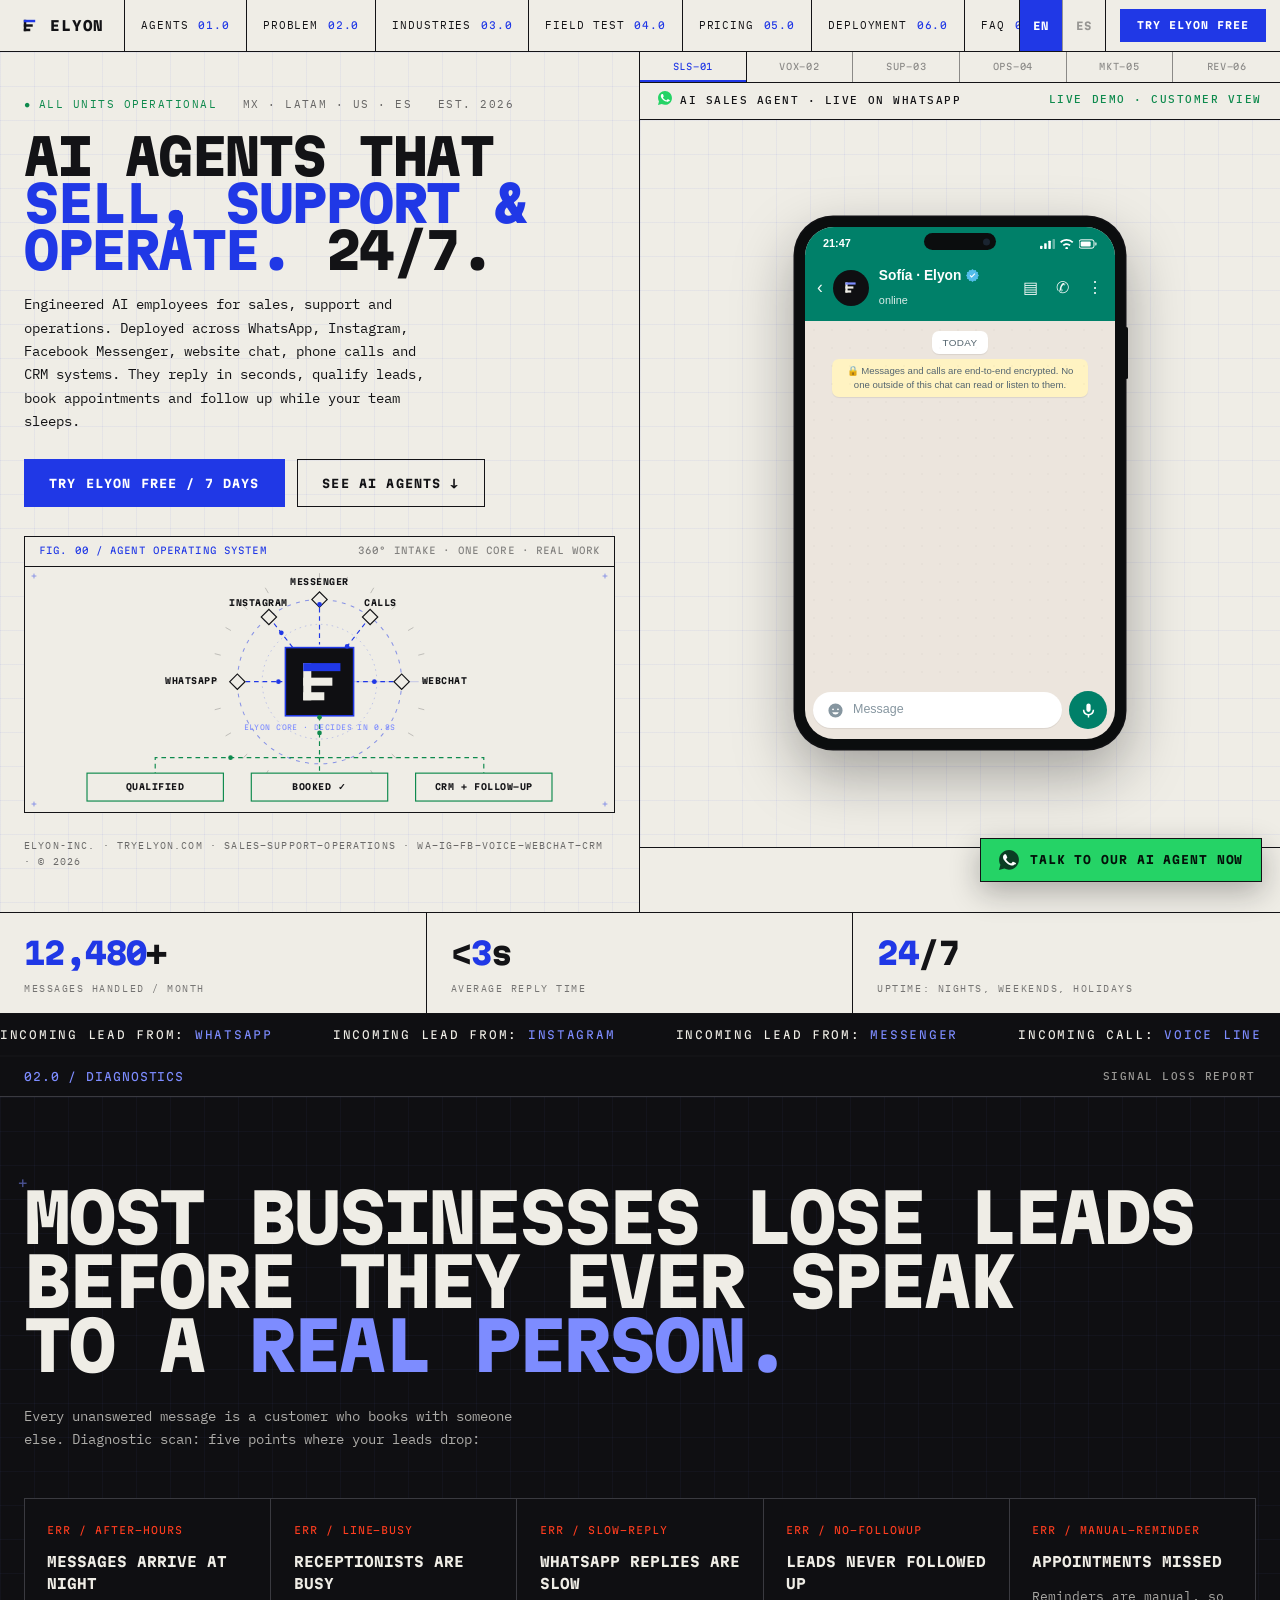
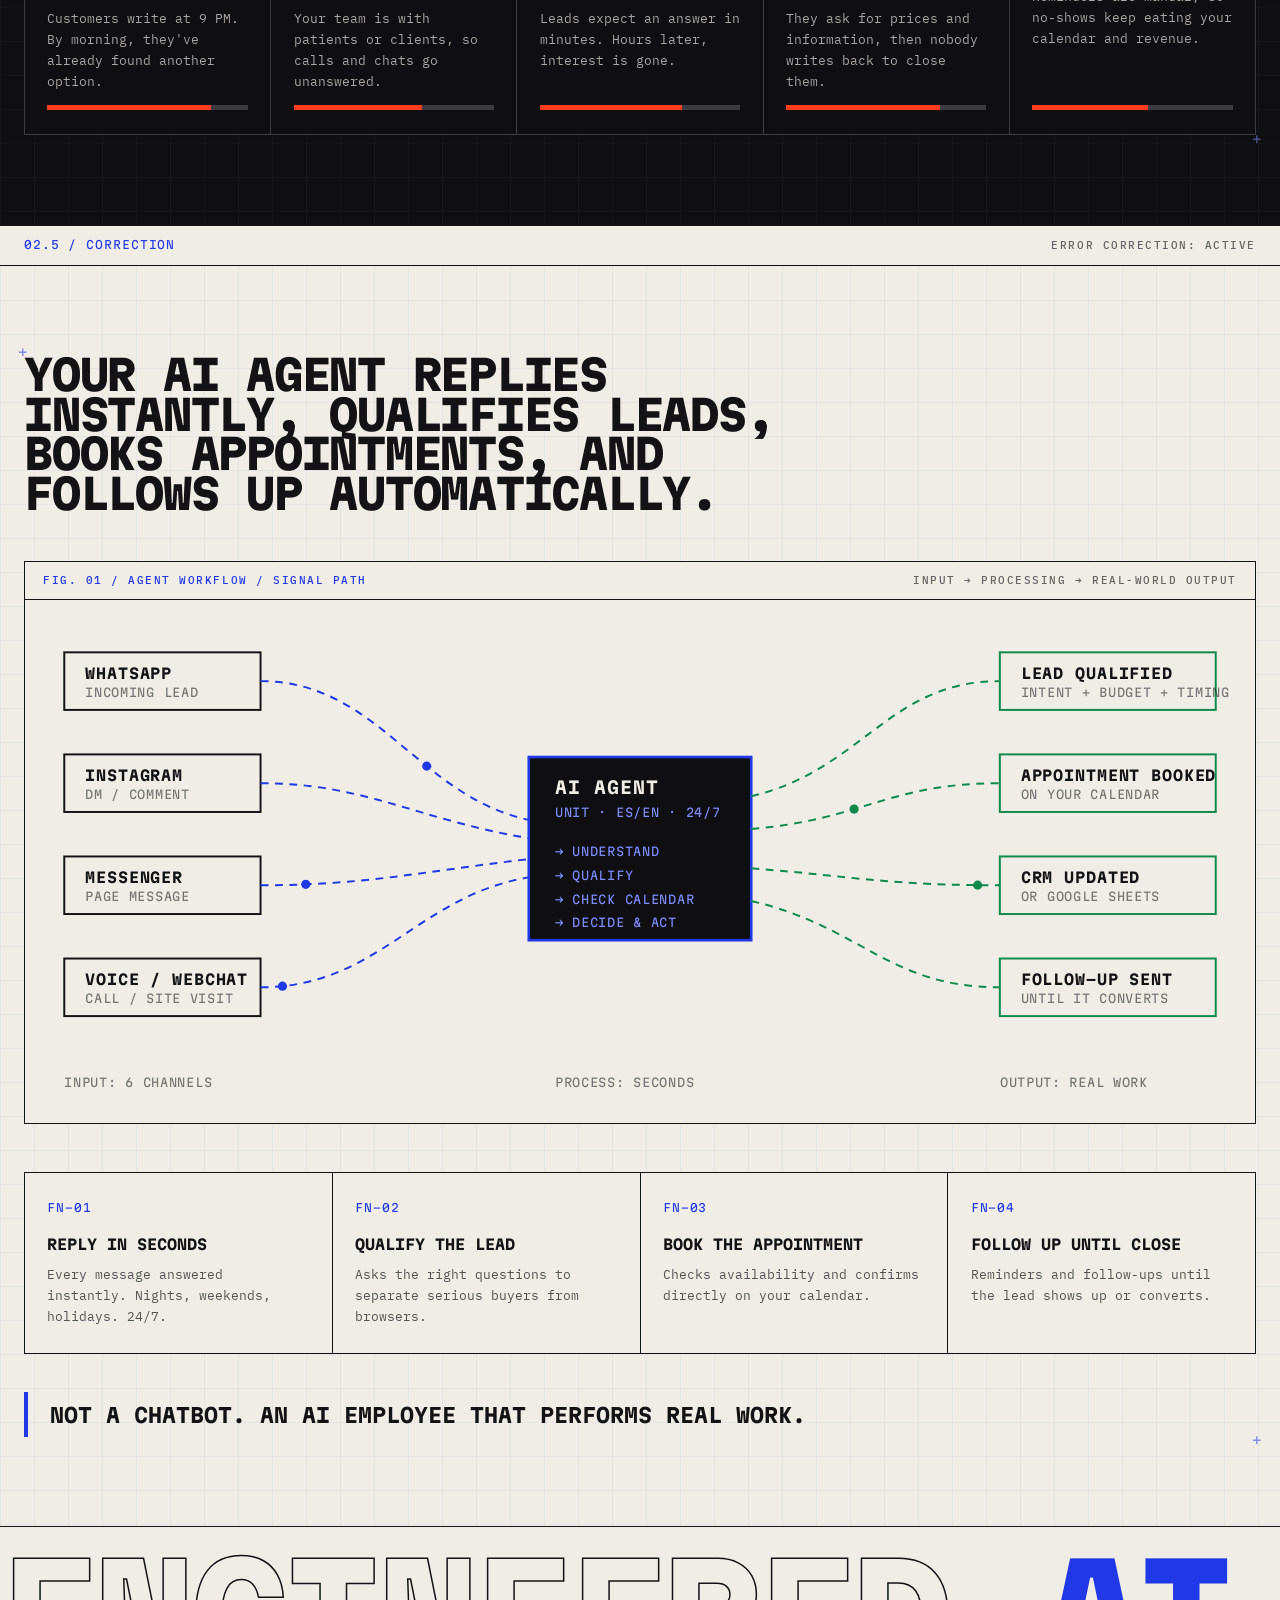
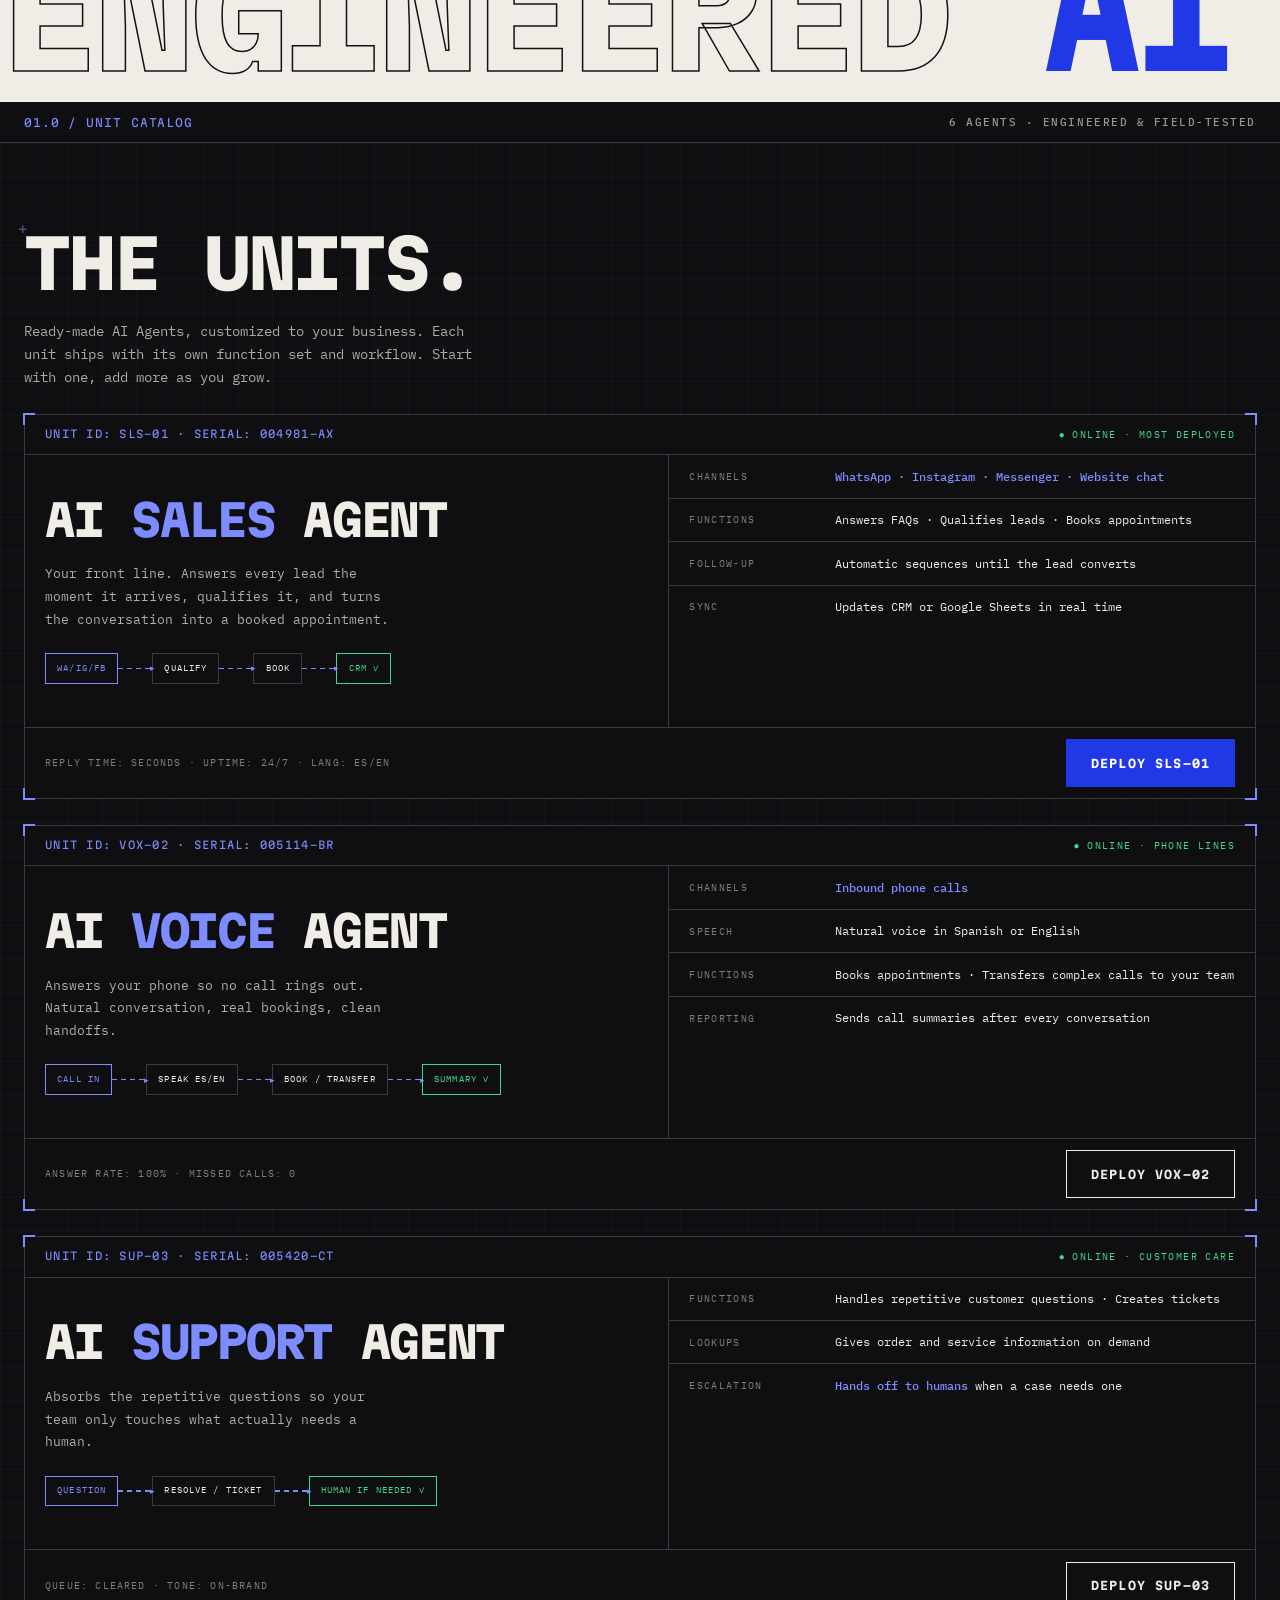
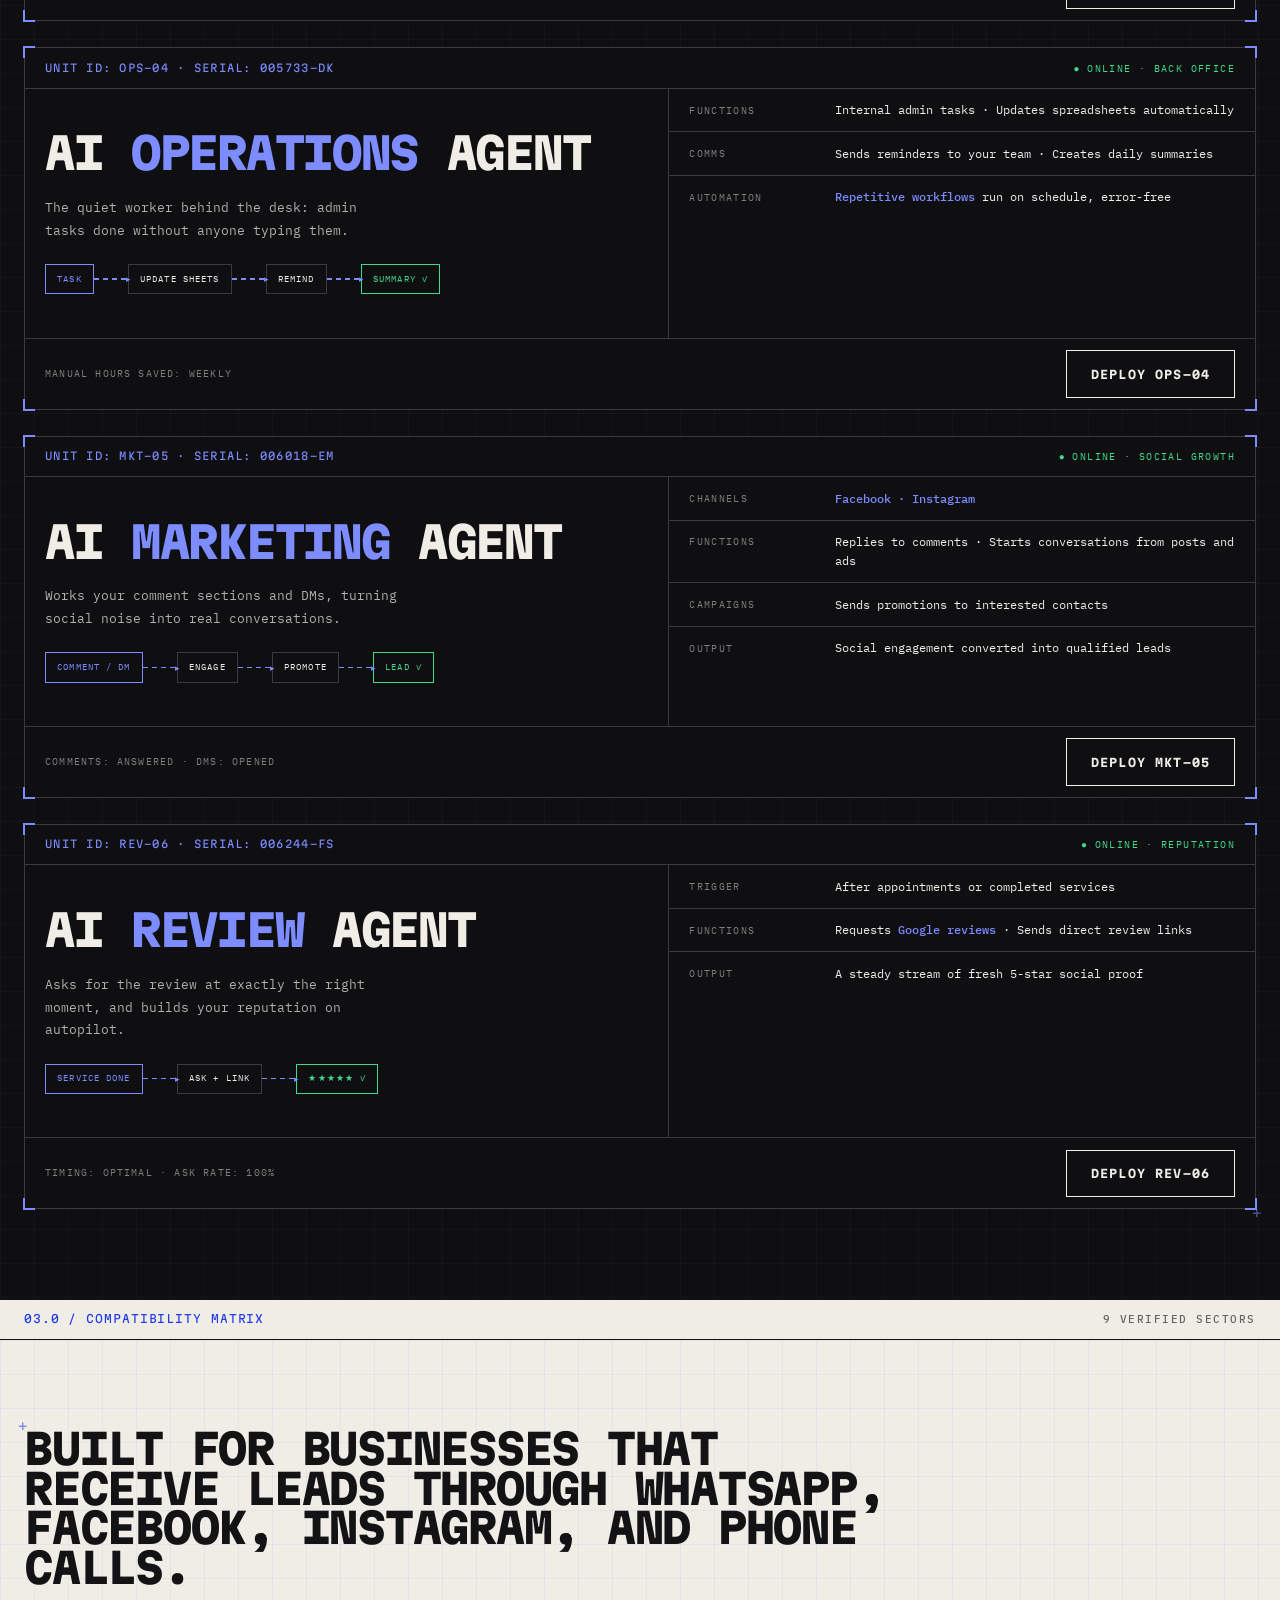
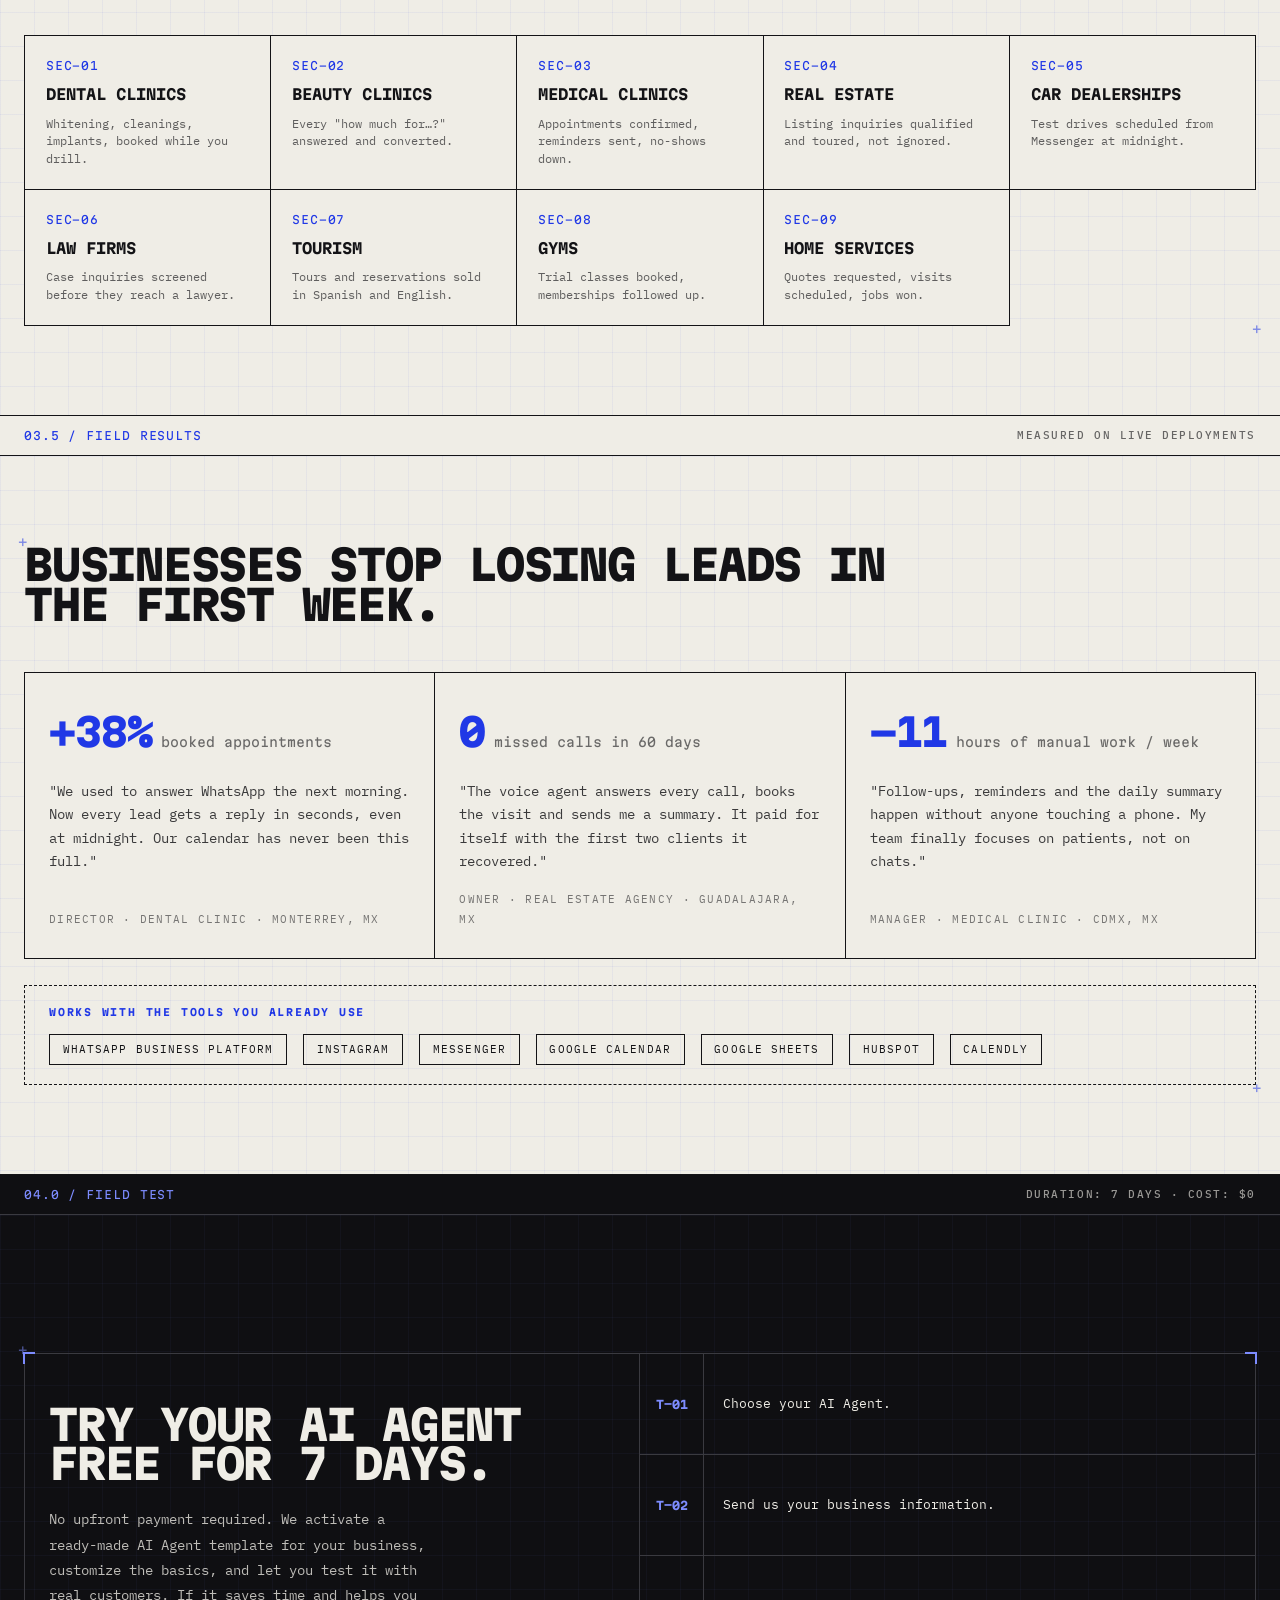
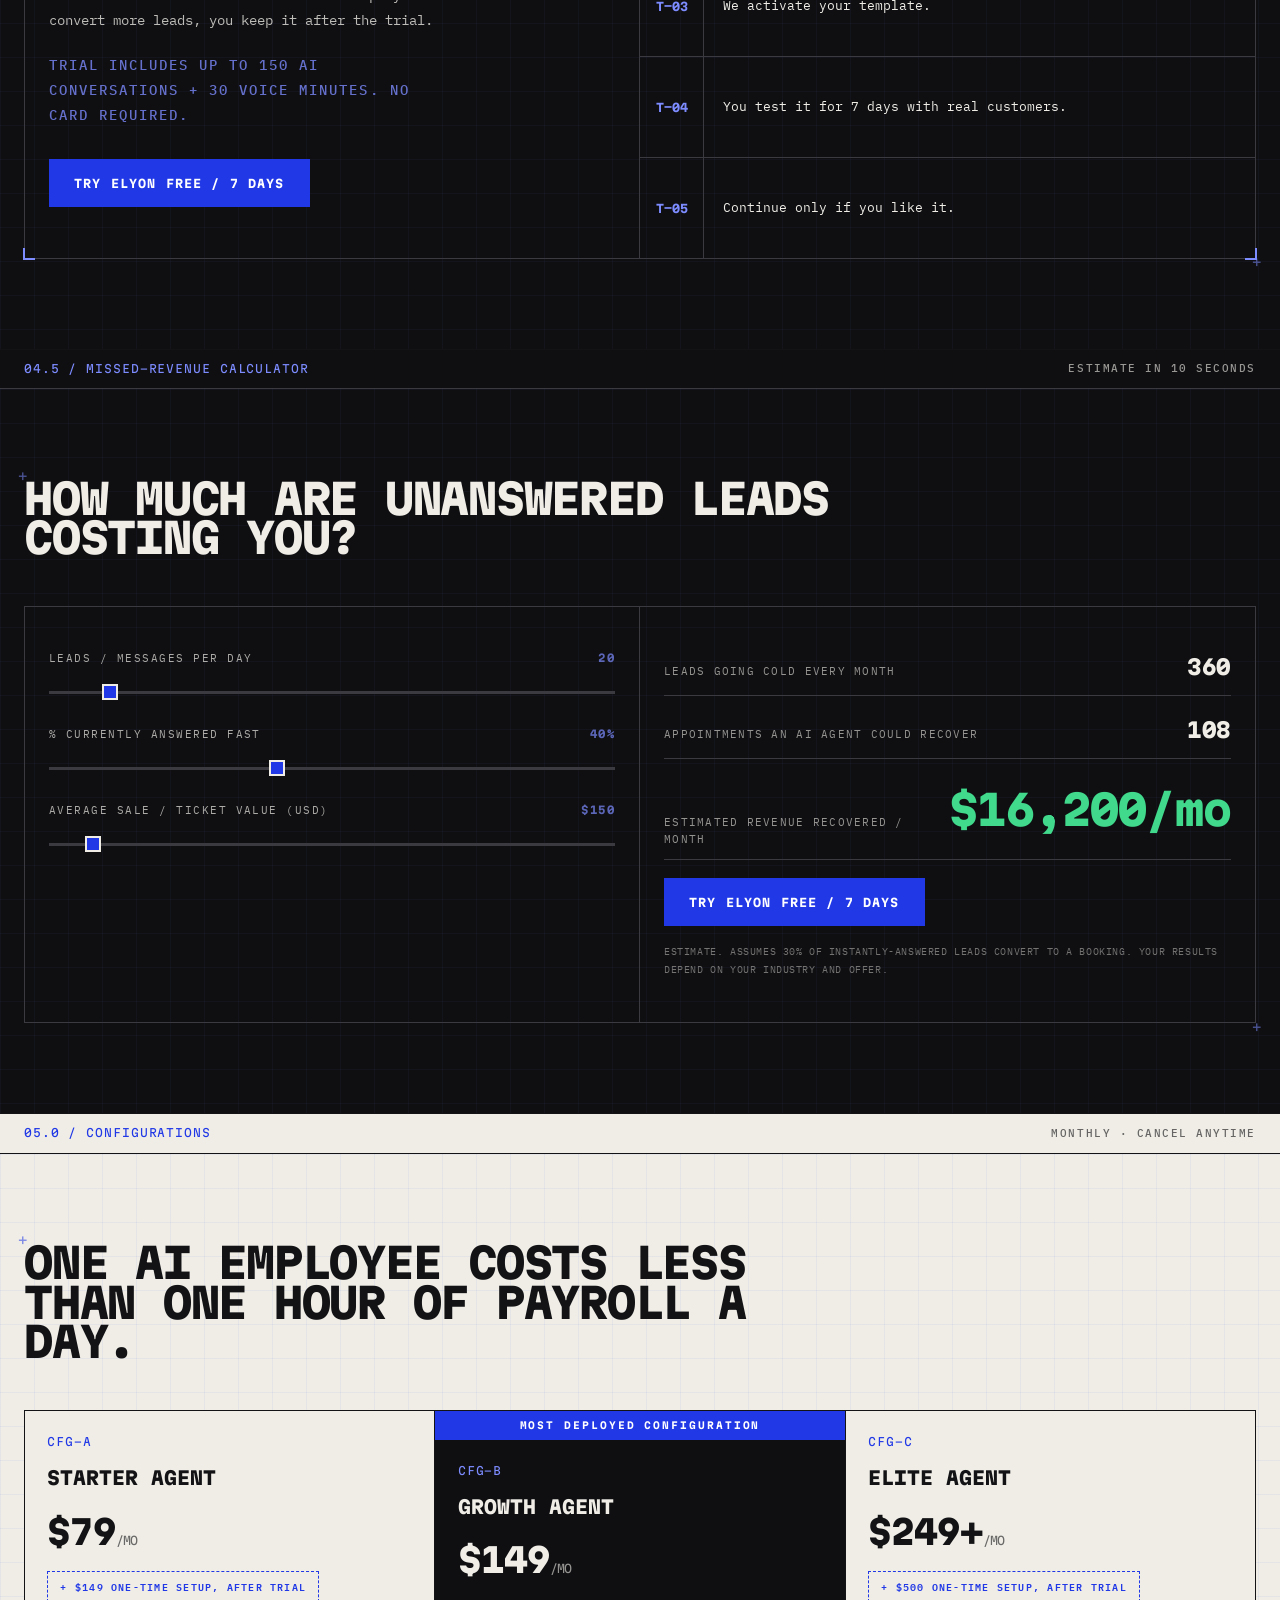
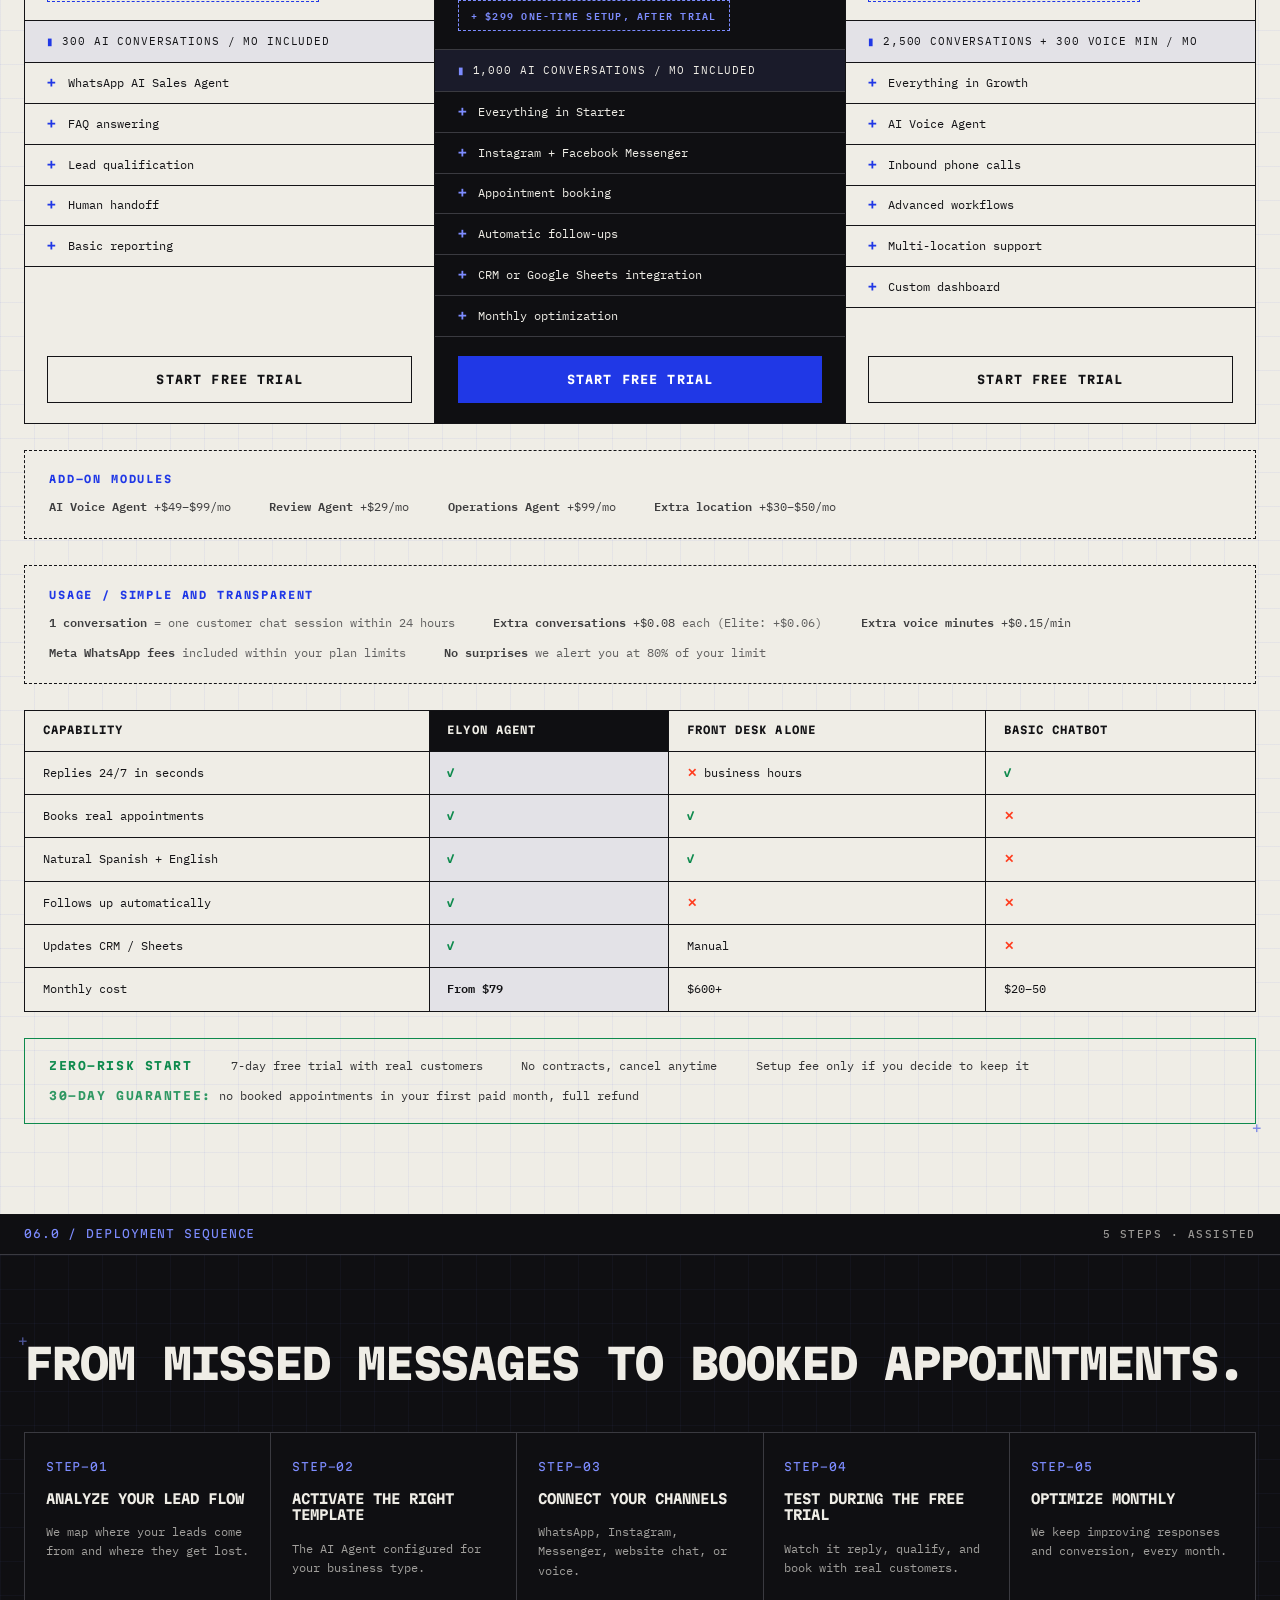
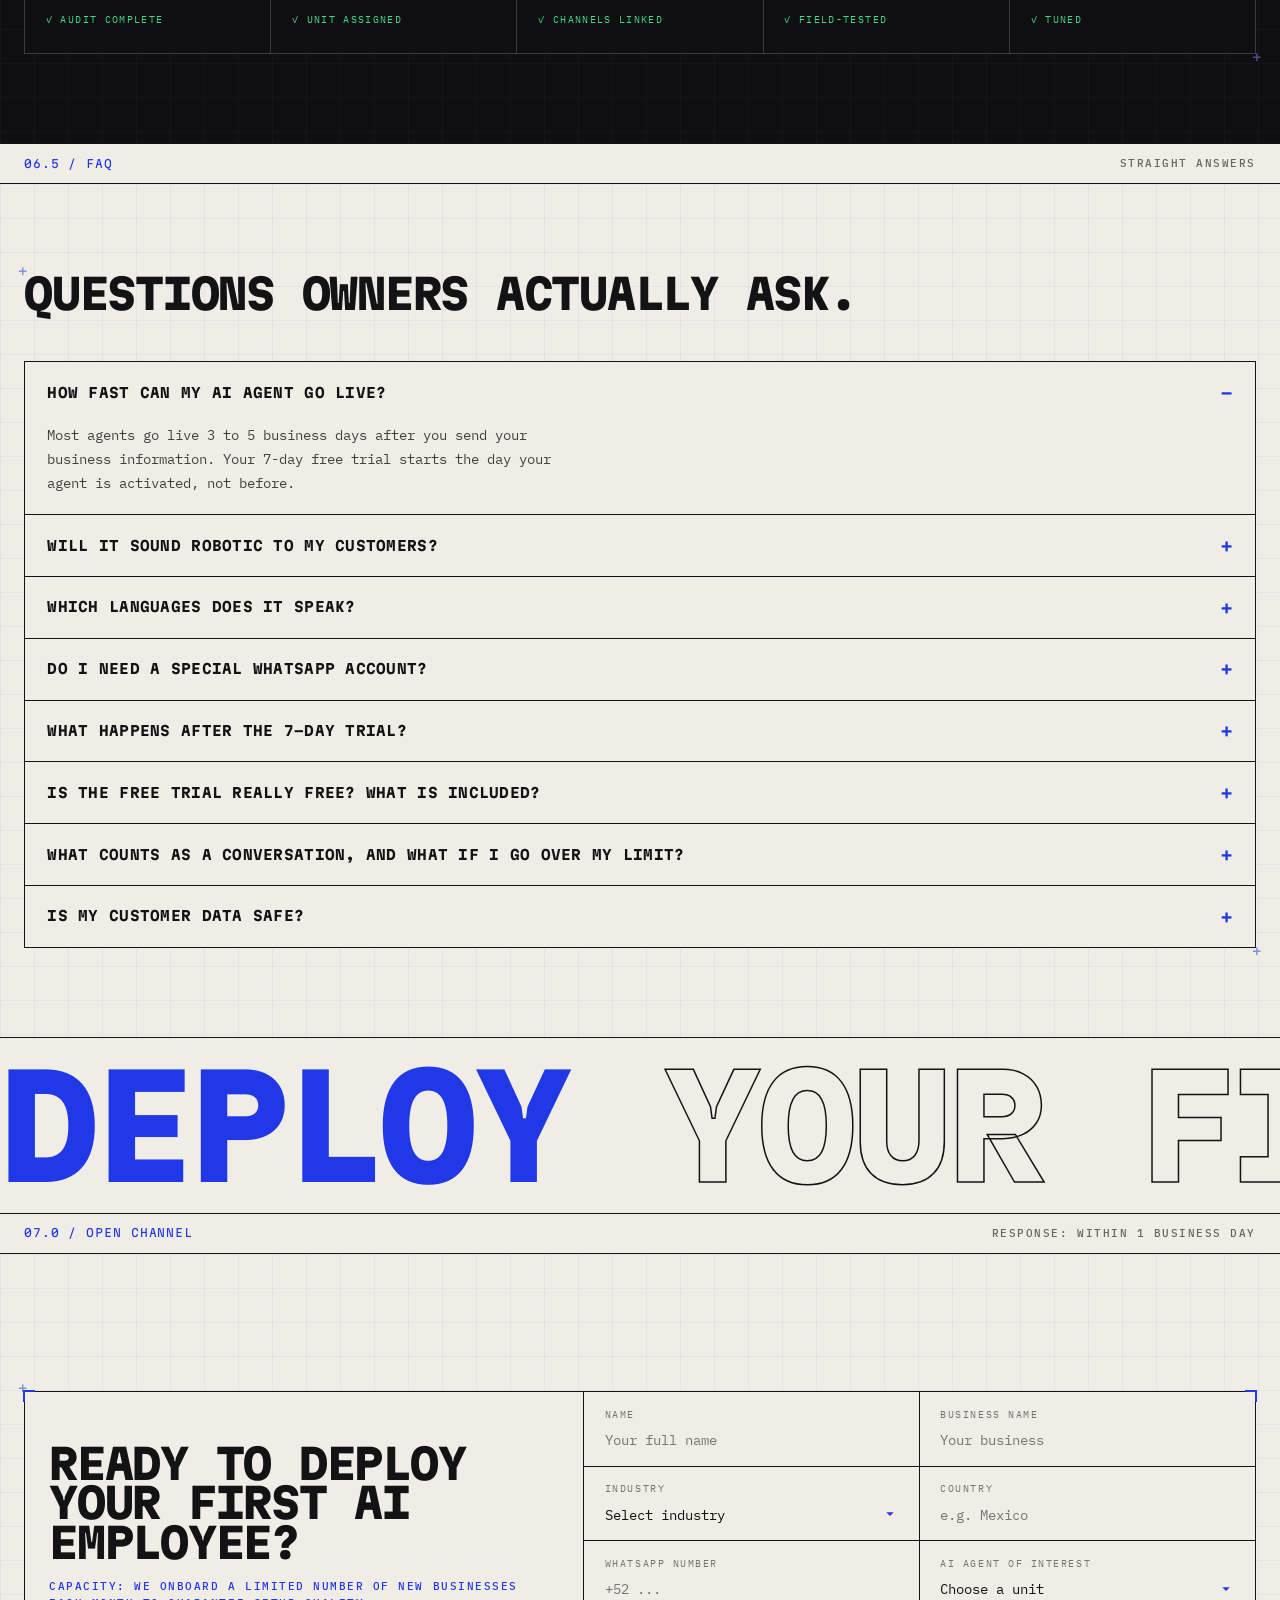
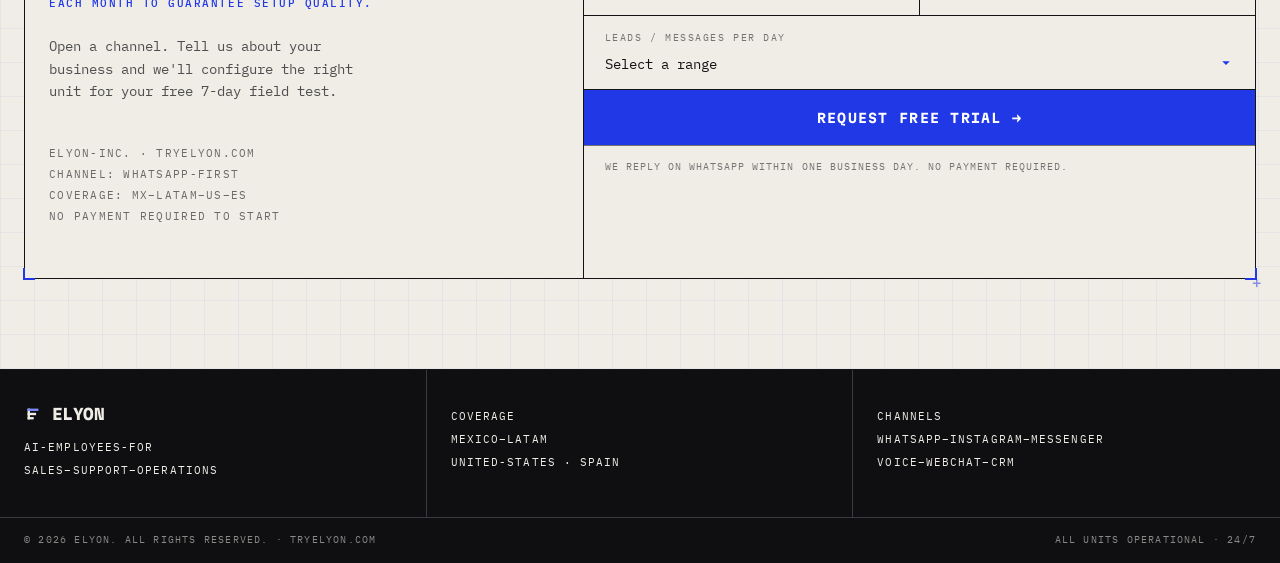
==== index.html @ ecb6c787 "Hero demo: SUP-03 on Facebook Messenger skin, per-scene platform icons, camera punch-hole" ====
<!DOCTYPE html>
<html lang="en">
<head>
<meta charset="UTF-8">
<meta name="viewport" content="width=device-width, initial-scale=1.0">
<title>Elyon | Engineered AI Employees</title>
<meta name="description" content="Elyon builds AI employees for sales, support and operations. Deployed on WhatsApp, Instagram, Messenger, voice and CRM. 24/7. Try Elyon free for 7 days.">
<link rel="icon" type="image/svg+xml" href='data:image/svg+xml,<svg xmlns="http://www.w3.org/2000/svg" viewBox="0 0 100 100"><rect width="100" height="100" fill="%230F0F12"/><rect x="22" y="22" width="12" height="56" fill="%23EFEDE6"/><rect x="22" y="22" width="56" height="12" fill="%232038E6"/><rect x="22" y="44" width="44" height="12" fill="%23EFEDE6"/><rect x="22" y="66" width="32" height="12" fill="%23EFEDE6"/></svg>'>
<meta name="theme-color" content="#0F0F12">
<meta name="robots" content="index,follow">
<meta property="og:locale" content="en_US">
<meta property="og:locale:alternate" content="es_MX">
<!-- ANALYTICS: paste your GA4 gtag.js snippet and Meta Pixel here before launch.
     All key actions already fire through the trackEvent() helper at the bottom of this file. -->
<link rel="canonical" href="https://tryelyon.com/">
<meta property="og:type" content="website">
<meta property="og:url" content="https://tryelyon.com/">
<meta property="og:title" content="Elyon | AI Employees for Sales, Support & Operations">
<meta property="og:description" content="AI Agents that reply in seconds, qualify leads, book appointments and follow up on WhatsApp, Instagram, Messenger and phone. Try Elyon free for 7 days.">
<meta name="twitter:card" content="summary_large_image">
<meta name="twitter:title" content="Elyon | AI Employees for Sales, Support & Operations">
<meta name="twitter:description" content="Deploy AI Agents that sell, support and operate 24/7. Try Elyon free for 7 days.">
<script type="application/ld+json">
{"@context":"https://schema.org","@type":"Organization","name":"Elyon","url":"https://tryelyon.com","description":"Elyon builds AI employees for sales, support and operations, deployed on WhatsApp, Instagram, Messenger, voice and CRM.","areaServed":["MX","US","ES"],"sameAs":[]}
</script>
<script type="application/ld+json">
{"@context":"https://schema.org","@type":"FAQPage","mainEntity":[
{"@type":"Question","name":"How fast can my AI Agent go live?","acceptedAnswer":{"@type":"Answer","text":"Most agents go live 3 to 5 business days after you send your business information. Your 7-day free trial starts the day your agent is activated."}},
{"@type":"Question","name":"Will it sound robotic?","acceptedAnswer":{"@type":"Answer","text":"No. Your agent is configured with your services, prices and tone of voice, and it hands the conversation to a human whenever a case needs one."}},
{"@type":"Question","name":"Which languages does it speak?","acceptedAnswer":{"@type":"Answer","text":"Spanish and English, switching naturally based on how the customer writes or speaks."}},
{"@type":"Question","name":"Do I need a special WhatsApp account?","acceptedAnswer":{"@type":"Answer","text":"We set everything up for you on the official WhatsApp Business Platform. Your number stays yours."}},
{"@type":"Question","name":"What happens after the 7-day trial?","acceptedAnswer":{"@type":"Answer","text":"You continue only if you want to. No contracts, cancel anytime. The setup fee applies only if you decide to keep your agent."}},
{"@type":"Question","name":"Is the free trial really free? What is included?","acceptedAnswer":{"@type":"Answer","text":"Yes, no card required. The trial includes up to 150 AI conversations and 30 voice minutes over 7 days. If you pass the included usage, the agent pauses and you decide whether to continue on a paid plan."}},
{"@type":"Question","name":"What counts as a conversation, and what if I go over my limit?","acceptedAnswer":{"@type":"Answer","text":"A conversation is one customer chat session within a 24-hour window. Past your monthly limit, extra conversations are billed at the published overage rate. We alert you at 80% of your limit, and you can upgrade at any time."}},
{"@type":"Question","name":"Is my customer data safe?","acceptedAnswer":{"@type":"Answer","text":"Conversations run over encrypted channels and we store only what is needed to operate your agent. You can request deletion of your data at any time."}}
]}
</script>
<link rel="preconnect" href="https://fonts.googleapis.com">
<link rel="preconnect" href="https://fonts.gstatic.com" crossorigin>
<link href="https://fonts.googleapis.com/css2?family=Martian+Mono:wght@300;400;500;700;800&family=IBM+Plex+Mono:ital,wght@0,400;0,500;0,600;1,400&display=swap" rel="stylesheet">
<style>
/* ==========================================================
   BRAND TOKENS / swap here to rebrand
   ========================================================== */
:root{
  --paper:#efede6;
  --paper-2:#e6e3da;
  --carbon:#0f0f12;
  --carbon-2:#161619;
  --ink:#131316;
  --bone:#efede6;
  --cobalt:#2038e6;
  --cobalt-lt:#7d8cff;
  --cobalt-dim:#1a2cb8;
  --signal:#ff3d1f;
  --ok:#0e8a4d;
  --ok-lt:#41d98c;
  --rule:#131316;
  --rule-d:#3a3a40;
  --mono:'IBM Plex Mono',ui-monospace,monospace;
  --disp:'Martian Mono',ui-monospace,monospace;
}

*{margin:0;padding:0;box-sizing:border-box}
html{scroll-behavior:smooth}
body{
  background:var(--paper);color:var(--ink);
  font-family:var(--mono);font-size:15px;line-height:1.6;
  -webkit-font-smoothing:antialiased;overflow-x:hidden;
}
/* blueprint grid over light sections */
.sec:not(.dark) .sec-body{
  background-image:
    linear-gradient(rgba(32,56,230,.05) 1px,transparent 1px),
    linear-gradient(90deg,rgba(32,56,230,.05) 1px,transparent 1px);
  background-size:34px 34px;
}
.sec.dark .sec-body{
  background-image:
    linear-gradient(rgba(125,140,255,.045) 1px,transparent 1px),
    linear-gradient(90deg,rgba(125,140,255,.045) 1px,transparent 1px);
  background-size:34px 34px;
}
::selection{background:var(--cobalt);color:var(--paper)}
a{color:inherit;text-decoration:none}
:focus-visible{outline:2px solid var(--cobalt);outline-offset:2px}
button{font-family:inherit}

.lbl{font-size:.68rem;letter-spacing:.14em;text-transform:uppercase;font-weight:500}
.disp{font-family:var(--disp);font-weight:800;text-transform:uppercase;letter-spacing:-.03em;line-height:.95}
.idx{font-family:var(--disp);font-weight:400;font-size:.7rem;letter-spacing:.08em}
.h-xl{font-size:clamp(2rem,5.4vw,4.2rem)}
.h-lg{font-size:clamp(1.5rem,3.6vw,2.6rem)}
.dim{opacity:.62}

/* section frame system */
.sec{border-bottom:1.5px solid var(--rule);position:relative}
.sec.dark{background:var(--carbon);color:var(--bone)}
.sec.dark .sec-head{border-color:var(--rule-d)}
.sec-head{
  display:flex;justify-content:space-between;align-items:center;gap:1rem;
  padding:.65rem 24px;border-bottom:1.5px solid var(--rule);position:relative;z-index:2;
  background:inherit;
}
.sec-head .idx{color:var(--cobalt)}
.sec.dark .sec-head .idx{color:var(--cobalt-lt)}
.sec-body{padding:clamp(48px,7vw,96px) 24px;position:relative}
.inner{max-width:1240px;margin:0 auto;position:relative}
/* crosshair register marks */
.inner::before,.inner::after{
  content:"+";position:absolute;font-family:var(--disp);font-size:.85rem;color:var(--cobalt);opacity:.55;
}
.inner::before{top:-14px;left:-6px}
.inner::after{bottom:-14px;right:-6px}
.sec.dark .inner::before,.sec.dark .inner::after{color:var(--cobalt-lt)}

/* buttons */
.btn{
  display:inline-flex;align-items:center;gap:.6rem;cursor:pointer;
  font-family:var(--disp);font-weight:700;font-size:.72rem;letter-spacing:.1em;text-transform:uppercase;
  padding:.85rem 1.5rem;border:1.5px solid var(--rule);background:transparent;color:inherit;
  transition:background .15s,color .15s;
}
.btn:hover{background:var(--ink);color:var(--paper)}
.btn.fill{background:var(--cobalt);border-color:var(--cobalt);color:#fff}
.btn.fill:hover{background:var(--cobalt-dim);border-color:var(--cobalt-dim)}
.sec.dark .btn{border-color:var(--bone)}
.sec.dark .btn:hover{background:var(--bone);color:var(--carbon)}
.sec.dark .btn.fill{border-color:var(--cobalt)}
.sec.dark .btn.fill:hover{background:#3d52ff;border-color:#3d52ff;color:#fff}

/* corner brackets for framed modules */
.brk{position:relative}
.brk .c{position:absolute;width:12px;height:12px;border-color:var(--cobalt-lt);border-style:solid;border-width:0;z-index:3}
.brk .c.tl{top:-2px;left:-2px;border-top-width:2.5px;border-left-width:2.5px}
.brk .c.tr{top:-2px;right:-2px;border-top-width:2.5px;border-right-width:2.5px}
.brk .c.bl{bottom:-2px;left:-2px;border-bottom-width:2.5px;border-left-width:2.5px}
.brk .c.br{bottom:-2px;right:-2px;border-bottom-width:2.5px;border-right-width:2.5px}
.sec:not(.dark) .brk .c{border-color:var(--cobalt)}

/* ==========================================================
   TOP BAR
   ========================================================== */
.skip{position:absolute;left:-9999px;top:0;z-index:100;background:var(--cobalt);color:#fff;padding:.7rem 1rem;font-family:var(--disp);font-size:.7rem;text-transform:uppercase;letter-spacing:.1em}
.skip:focus{left:0}
.topbar{
  position:fixed;inset:0 0 auto 0;z-index:60;background:var(--paper);
  border-bottom:1.5px solid var(--rule);display:flex;align-items:stretch;height:52px;
}
.brand{
  display:flex;align-items:center;gap:.7rem;padding:0 20px;
  font-family:var(--disp);font-weight:800;font-size:.85rem;letter-spacing:.06em;
  border-right:1.5px solid var(--rule);white-space:nowrap;
}
.brand .mark{width:19px;height:19px;display:block}
@keyframes pulse{50%{opacity:.25}}
.topnav{display:flex;flex:1;overflow-x:auto;scrollbar-width:none}
.topnav::-webkit-scrollbar{display:none}
.topnav a{
  display:flex;align-items:center;gap:.6rem;padding:0 16px;border-right:1.5px solid var(--rule);
  font-size:.7rem;letter-spacing:.08em;text-transform:uppercase;white-space:nowrap;transition:background .15s;
}
.topnav a:hover{background:var(--paper-2)}
.topnav a b{font-family:var(--disp);font-weight:400;font-size:.6rem;color:var(--cobalt)}
/* language toggle */
.langsw{display:flex;align-items:center;border-left:1.5px solid var(--rule)}
.langsw button{
  height:100%;padding:0 13px;border:0;background:transparent;cursor:pointer;
  font-family:var(--disp);font-weight:700;font-size:.66rem;letter-spacing:.1em;color:var(--ink);opacity:.4;
  transition:opacity .15s,background .15s;
}
.langsw button+button{border-left:1.5px solid var(--rule)}
.langsw button.on{opacity:1;background:var(--cobalt);color:#fff}
.topcta{display:flex;align-items:center;padding:0 14px;border-left:1.5px solid var(--rule)}
.topcta .btn{padding:.5rem 1rem;font-size:.62rem}

/* ==========================================================
   HERO
   ========================================================== */
.hero{padding-top:52px;background:var(--paper)}
.hero-grid{display:grid;grid-template-columns:1fr 1fr;border-bottom:1.5px solid var(--rule)}
.hero-left{
  padding:clamp(26px,3.4vw,44px) 24px;border-right:1.5px solid var(--rule);
  display:flex;flex-direction:column;justify-content:space-between;gap:1.6rem;
  position:relative;overflow:hidden;
  background-image:
    linear-gradient(rgba(32,56,230,.05) 1px,transparent 1px),
    linear-gradient(90deg,rgba(32,56,230,.05) 1px,transparent 1px);
  background-size:34px 34px;
}
/* hero 2D workflow schematic */
.hero-sch{margin-top:1.8rem;border:1.5px solid var(--rule);background:var(--paper)}
.hero-sch-head{display:flex;justify-content:space-between;gap:1rem;padding:.45rem 14px;border-bottom:1.5px solid var(--rule);font-family:var(--disp);font-size:.58rem;letter-spacing:.12em;color:var(--cobalt)}
.hero-sch-head .r{color:var(--ink);opacity:.5}
.hero-sch svg{display:block;width:100%;height:auto}
.hero-sch text{font-family:var(--disp);text-transform:uppercase}
.hv-ring{fill:none;stroke:var(--cobalt);stroke-width:1;opacity:.3}
.hv-orbit{stroke-dasharray:5 7;stroke-width:1.3;opacity:.5}
.hv-tick{stroke:var(--ink);stroke-width:1;opacity:.28}
.hv-sat{fill:var(--paper);stroke:var(--ink);stroke-width:1.5}
.hv-lbl{font-size:10px;font-weight:700;letter-spacing:.06em}
.hv-cross text{font-family:var(--disp);font-size:11px;fill:var(--cobalt);opacity:.55}
.hv-sweep-line{stroke:var(--cobalt);stroke-width:1.2;opacity:.22}
.hv-spin-slow{animation:hvspin 46s linear infinite}
.hv-sweep{animation:hvspin 9s linear infinite}
@keyframes hvspin{to{transform:rotate(360deg)}}
@media (max-width:520px){.hv-lbl{font-size:12px}}
.hero-kicker{display:flex;flex-wrap:wrap;gap:.5rem 1.6rem;margin-bottom:1.3rem}
.hero-kicker span{font-size:.66rem;letter-spacing:.14em;text-transform:uppercase}
.hero-kicker .live{color:var(--ok)}
.hero-kicker .live::before{content:"●";margin-right:.45rem;animation:pulse 1.6s infinite}
.hero h1{
  font-family:var(--disp);font-weight:800;text-transform:uppercase;
  font-size:clamp(2rem,3.9vw,3.15rem);line-height:.94;letter-spacing:-.03em;
}
.hero h1 .co{color:var(--cobalt)}
.hero-sub{margin-top:1.2rem;max-width:52ch;font-size:.86rem;line-height:1.7}
.hero-ctas{display:flex;gap:.8rem;flex-wrap:wrap;margin-top:1.6rem}
.hero-plate{font-size:.6rem;letter-spacing:.12em;text-transform:uppercase;opacity:.6}
.hero-right{display:flex;flex-direction:column}

/* ==========================================================
   AGENT DEMO SLIDESHOW (phone)
   ========================================================== */
.phone-stage{flex:1;display:flex;flex-direction:column;background:var(--paper)}
/* agent tabs */
.agent-tabs{display:grid;grid-template-columns:repeat(6,1fr);border-bottom:1.5px solid var(--rule)}
.seg{position:relative;border:0;background:transparent;cursor:pointer;padding:.55rem 0 .65rem;
  font-family:var(--disp);font-size:.56rem;letter-spacing:.08em;color:var(--ink);opacity:.45;
  border-right:1.5px solid var(--rule);transition:opacity .15s}
.seg:last-child{border-right:0}
.seg:hover{opacity:.8}
.seg.on{opacity:1;color:var(--cobalt)}
.seg i{position:absolute;left:0;bottom:0;height:2.5px;width:0;background:var(--cobalt);display:block}
.seg.done i{width:100%;background:var(--ink);opacity:.25}
.stage-title{display:flex;justify-content:space-between;gap:1rem;padding:.5rem 18px;border-bottom:1.5px solid var(--rule)}
.stage-title .wa-chip{display:inline-flex;align-items:center;gap:.5rem}
.stage-title .wa-chip svg{width:14px;height:14px;flex:none}
.phone-wrap{flex:1;display:flex;align-items:center;justify-content:center;padding:clamp(12px,2vw,22px) 18px;
  background-image:linear-gradient(rgba(32,56,230,.05) 1px,transparent 1px),linear-gradient(90deg,rgba(32,56,230,.05) 1px,transparent 1px);
  background-size:34px 34px;}
.phone{width:min(330px,100%);background:#0b0d0e;border-radius:38px;padding:10px;
  box-shadow:0 24px 60px rgba(15,15,18,.35),0 0 0 1.5px var(--rule);position:relative}
.phone::after{content:"";position:absolute;right:-2.5px;top:110px;width:2.5px;height:52px;background:#0b0d0e;border-radius:2px}
.screen{border-radius:29px;overflow:hidden;height:512px;position:relative;background:#ECE5DD}
.scene{position:absolute;inset:0;display:none;flex-direction:column;font-family:-apple-system,'Segoe UI',Roboto,sans-serif}
.scene.active{display:flex}
/* status bar variants */
.statusbar{display:flex;justify-content:space-between;align-items:center;padding:8px 18px 4px;font-size:.68rem;font-weight:600}
.statusbar .sicons{display:flex;gap:5px;align-items:center}
.statusbar svg{height:10px;width:auto;display:block}
.sb-wa{background:#008069;color:#fff}
.sb-dark{background:#0B141A;color:#fff}
.sb-ig{background:#fff;color:#111}
.sb-ig svg *{fill:#111!important;stroke:#111!important}
/* whatsapp chrome */
.wa-bg{background:#ECE5DD;position:relative}
.wa-bg::before{content:"";position:absolute;inset:0;opacity:.5;pointer-events:none;
  background-image:radial-gradient(rgba(0,0,0,.045) 1.2px,transparent 1.2px);background-size:18px 18px}
.wa-head{display:flex;align-items:center;gap:10px;padding:8px 12px 10px;background:#008069;color:#fff}
.wa-back{font-size:1.1rem;line-height:1;opacity:.95}
.wa-avatar{width:36px;height:36px;border-radius:50%;background:var(--carbon);display:grid;place-items:center;flex:none;overflow:hidden}
.wa-avatar svg{width:17px;height:17px}
.wa-id{flex:1;min-width:0}
.wa-name{font-size:.86rem;font-weight:600;display:flex;align-items:center;gap:5px;white-space:nowrap}
.wa-name svg{width:13px;height:13px;flex:none}
.wa-status{font-size:.68rem;opacity:.85}
.wa-icons{display:flex;gap:18px;font-size:1rem;opacity:.95}
.wa-chat{flex:1;overflow-y:auto;scrollbar-width:none;padding:10px 10px 6px;display:flex;flex-direction:column;gap:5px;position:relative}
.wa-chat::-webkit-scrollbar,.ig-chat::-webkit-scrollbar,.call-cap::-webkit-scrollbar{display:none}
.wa-day{align-self:center;background:#FFF;color:#54656F;font-size:.62rem;font-weight:500;padding:4px 10px;border-radius:7px;box-shadow:0 1px 1px rgba(0,0,0,.08);letter-spacing:.04em}
.wa-enc{align-self:center;background:#FFF3C2;color:#54656F;font-size:.6rem;padding:5px 10px;border-radius:7px;max-width:88%;text-align:center;line-height:1.45;box-shadow:0 1px 1px rgba(0,0,0,.08)}
/* messages / display:none until shown so the chat grows naturally */
.tx-msg{max-width:80%;display:none;position:relative}
.tx-msg.show{display:block;animation:txIn .3s ease}
@keyframes txIn{from{opacity:0;transform:translateY(8px)}to{opacity:1;transform:none}}
.tx-msg .body{padding:6px 8px 7px 9px;font-size:.8rem;line-height:1.45;border-radius:8px;box-shadow:0 1px 1px rgba(0,0,0,.1);color:#111B21}
.tx-msg .stamp{float:right;margin:8px 0 0 8px;font-size:.6rem;color:#667781;display:inline-flex;gap:3px;align-items:flex-end;position:relative;top:3px}
.tx-msg .ticks{color:#53BDEB;font-size:.66rem;letter-spacing:-.12em}
.tx-msg.cust{align-self:flex-end}
.tx-msg.cust .body{background:#D9FDD3;border-top-right-radius:0}
.tx-msg.cust::after{content:"";position:absolute;top:0;right:-7px;border:8px solid transparent;border-top-color:#D9FDD3;border-right-width:0}
.tx-msg.agent{align-self:flex-start}
.tx-msg.agent .body{background:#FFF;border-top-left-radius:0}
.tx-msg.agent::after{content:"";position:absolute;top:0;left:-7px;border:8px solid transparent;border-top-color:#FFF;border-left-width:0}
.tx-typing{align-self:flex-start;display:none;gap:4px;padding:11px 12px;background:#FFF;border-radius:8px;border-top-left-radius:0;box-shadow:0 1px 1px rgba(0,0,0,.1)}
.tx-typing.show{display:flex}
.tx-typing span{width:6px;height:6px;border-radius:50%;background:#8696A0;animation:blink 1s infinite}
.tx-typing span:nth-child(2){animation-delay:.18s}
.tx-typing span:nth-child(3){animation-delay:.36s}
@keyframes blink{0%,80%,100%{opacity:.25}40%{opacity:1}}
.wa-input{display:flex;align-items:center;gap:7px;padding:6px 8px 10px}
.wa-field{flex:1;background:#FFF;border-radius:20px;padding:8px 14px;font-size:.78rem;color:#8696A0;display:flex;align-items:center;gap:9px;box-shadow:0 1px 1px rgba(0,0,0,.08)}
.wa-field svg{width:17px;height:17px;flex:none;fill:#8696A0}
.wa-mic{width:38px;height:38px;border-radius:50%;background:#008069;display:grid;place-items:center;flex:none}
.wa-mic svg{width:17px;height:17px;fill:#fff}
/* voice call scene */
.call-scene{background:#0B141A;color:#fff}
.call-body{flex:1;display:flex;flex-direction:column;align-items:center;padding:16px 16px 8px;gap:6px;min-height:0}
.call-kind{font-size:.66rem;opacity:.6;letter-spacing:.08em}
.call-avatar{width:66px;height:66px;border-radius:50%;background:#111B21;border:2px solid #1f2c33;display:grid;place-items:center;margin-top:6px}
.call-avatar svg{width:38px;height:38px}
.call-name{font-size:1.05rem;font-weight:600;margin-top:4px}
.call-timer{font-size:.78rem;opacity:.75;font-variant-numeric:tabular-nums}
.wave{display:flex;gap:3.5px;align-items:flex-end;height:22px;margin:8px 0 2px}
.wave i{width:3.5px;background:#25D366;border-radius:2px;animation:wv 1s ease-in-out infinite}
.wave i:nth-child(2){animation-delay:.12s}.wave i:nth-child(3){animation-delay:.24s}.wave i:nth-child(4){animation-delay:.36s}
.wave i:nth-child(5){animation-delay:.48s}.wave i:nth-child(6){animation-delay:.6s}.wave i:nth-child(7){animation-delay:.72s}
@keyframes wv{0%,100%{height:5px}50%{height:20px}}
.call-cap{width:100%;flex:1;display:flex;flex-direction:column;gap:6px;margin-top:8px;overflow-y:auto;scrollbar-width:none}
.call-line{display:none;font-size:.72rem;line-height:1.45;padding:6px 10px;border-radius:8px;max-width:92%}
.call-line.show{display:block;animation:txIn .3s ease}
.call-line.a{background:#1F2C33;align-self:flex-start}
.call-line.c{background:#005C4B;align-self:flex-end}
.call-line b{display:block;font-size:.58rem;letter-spacing:.1em;opacity:.6;text-transform:uppercase;margin-bottom:2px}
.call-btns{display:flex;gap:20px;justify-content:center;padding:10px 0 14px}
.call-btn{width:42px;height:42px;border-radius:50%;background:#1F2C33;display:grid;place-items:center;font-size:1.05rem}
.call-btn.end{background:#EA4335;transform:rotate(135deg)}
/* instagram DM scene */
.ig-scene{background:#fff;color:#111}
.ig-head{display:flex;align-items:center;gap:10px;padding:8px 12px 10px;background:#fff;border-bottom:1px solid #EFEFEF;color:#111}
.ig-ring{width:38px;height:38px;border-radius:50%;padding:2px;background:conic-gradient(#F58529,#DD2A7B,#8134AF,#515BD4,#F58529);flex:none}
.ig-ring .wa-avatar{width:100%;height:100%;border:2px solid #fff}
.ig-name{font-size:.86rem;font-weight:600}
.ig-status{font-size:.68rem;color:#8E8E8E}
.ig-chat{flex:1;overflow-y:auto;scrollbar-width:none;padding:10px;display:flex;flex-direction:column;gap:5px;background:#fff}
.ig-chat .tx-msg .body{box-shadow:none}
.ig-chat .tx-msg.agent .body{background:#EFEFEF;border-radius:18px;border-top-left-radius:6px}
.ig-chat .tx-msg.agent::after{display:none}
.ig-chat .tx-msg.cust .body{background:#3797F0;color:#fff;border-radius:18px;border-top-right-radius:6px}
.ig-chat .tx-msg.cust::after{display:none}
.ig-chat .tx-msg .stamp{color:#8E8E8E}
.ig-chat .tx-msg .ticks{color:#8E8E8E}
.ig-chat .tx-typing{background:#EFEFEF;border-radius:18px;box-shadow:none}
.ig-input{display:flex;align-items:center;gap:8px;padding:8px 10px 12px;background:#fff}
.ig-field{flex:1;border:1px solid #DBDBDB;border-radius:22px;padding:9px 14px;font-size:.78rem;color:#8E8E8E;display:flex;align-items:center;gap:9px}
.ig-cam{width:34px;height:34px;border-radius:50%;background:#3797F0;display:grid;place-items:center;flex:none;color:#fff;font-size:.85rem}
/* facebook messenger variant (reuses ig chrome) */
.msn .ig-head{border-bottom:1px solid #F0F0F0}
.msn .tx-msg.cust .body{background:#0084FF}
.msn .ig-field{color:#050505;background:#F0F2F5;border:0}
.msn-thumb{color:#0084FF;font-size:1.15rem;flex:none}
/* camera punch-hole */
.phone .cam{position:absolute;top:16px;left:50%;transform:translateX(-50%);width:72px;height:17px;background:#0b0d0e;border-radius:10px;z-index:6}
.phone .cam::after{content:"";position:absolute;right:6px;top:50%;transform:translateY(-50%);width:7px;height:7px;border-radius:50%;background:#1a2430}
/* results strips */
#resultsHost .tx-result{display:none}
#resultsHost .tx-result.active{display:flex}
.tx-result{border-top:1.5px solid var(--rule);padding:.8rem 18px;flex-wrap:wrap;gap:.4rem 1.6rem;font-size:.64rem;letter-spacing:.12em;text-transform:uppercase}
.tx-result span{opacity:0}
.tx-result span.show{animation:resIn .4s ease forwards}
@keyframes resIn{to{opacity:1}}
.tx-result .ok{color:var(--ok);font-weight:600}

/* telemetry bar */
.telemetry{display:grid;grid-template-columns:repeat(3,1fr);border-bottom:1.5px solid var(--rule);background:var(--paper)}
.tele{padding:1rem 24px;border-right:1.5px solid var(--rule);display:flex;flex-direction:column;gap:.2rem}
.tele:last-child{border-right:0}
.tele b{font-family:var(--disp);font-weight:800;font-size:clamp(1.2rem,2.4vw,1.9rem);letter-spacing:-.02em}
.tele b em{font-style:normal;color:var(--cobalt)}
.tele span{font-size:.6rem;letter-spacing:.16em;text-transform:uppercase;opacity:.55}

/* ticker */
.ticker{background:var(--carbon);color:var(--bone);border-bottom:1.5px solid var(--rule);overflow:hidden;white-space:nowrap;padding:.55rem 0}
.ticker-track{display:inline-block;animation:tick 28s linear infinite}
.ticker span{font-family:var(--disp);font-size:.68rem;letter-spacing:.16em;text-transform:uppercase;margin-right:3.2rem}
.ticker span b{color:var(--cobalt-lt);font-weight:400}
@keyframes tick{to{transform:translateX(-50%)}}

/* ==========================================================
   WORKFLOW SVG (system schematic)
   ========================================================== */
.schematic{border:1.5px solid var(--rule);margin-top:3rem;background:var(--paper);overflow:hidden}
.schematic-head{display:flex;justify-content:space-between;gap:1rem;padding:.6rem 18px;border-bottom:1.5px solid var(--rule);flex-wrap:wrap}
.schematic svg{display:block;width:100%;height:auto}
.schematic text{font-family:var(--disp);text-transform:uppercase}
.sch-node{fill:var(--paper);stroke:var(--ink);stroke-width:1.5}
.sch-node.core{fill:var(--carbon);stroke:var(--cobalt);stroke-width:2}
.sch-node.out{stroke:var(--ok)}
.sch-line{fill:none;stroke:var(--cobalt);stroke-width:1.5;stroke-dasharray:6 5;animation:dash 1.2s linear infinite}
.sch-line.out{stroke:var(--ok)}
@keyframes dash{to{stroke-dashoffset:-11}}
.sch-dot{fill:var(--cobalt)}
.sch-dot.out{fill:var(--ok)}
.sch-t{fill:var(--ink);font-size:11px;font-weight:700;letter-spacing:.06em}
.sch-t.sm{font-size:9px;font-weight:400;opacity:.55}
.sch-t.inv{fill:var(--bone)}
.sch-t.co{fill:var(--cobalt-lt);font-size:9px;font-weight:400}
.sch-pulse{fill:none;stroke:var(--cobalt);stroke-width:1.5;opacity:0;animation:ring 2.4s ease-out infinite}
@keyframes ring{0%{opacity:.7;transform:scale(.7)}100%{opacity:0;transform:scale(1.5)}}

/* ==========================================================
   DIAGNOSTICS / PROBLEM
   ========================================================== */
.diag-grid{display:grid;grid-template-columns:repeat(auto-fit,minmax(230px,1fr));border:1.5px solid var(--rule-d);border-right:0;border-bottom:0;margin-top:3rem}
.diag{border-right:1.5px solid var(--rule-d);border-bottom:1.5px solid var(--rule-d);padding:1.5rem 1.4rem;min-height:190px;display:flex;flex-direction:column;gap:.8rem;background:var(--carbon)}
.diag .code{font-family:var(--disp);font-size:.62rem;letter-spacing:.1em;color:var(--signal)}
.diag h4{font-family:var(--disp);font-weight:700;font-size:.86rem;text-transform:uppercase}
.diag p{font-size:.8rem;line-height:1.65;opacity:.68}
.diag .bar{margin-top:auto;height:5px;background:var(--rule-d);position:relative;overflow:hidden}
.diag .bar i{position:absolute;inset:0;background:var(--signal);transform-origin:left;transform:scaleX(var(--loss))}

/* ==========================================================
   SOLUTION protocol
   ========================================================== */
.proto{display:grid;grid-template-columns:repeat(4,1fr);border:1.5px solid var(--rule);border-right:0;margin-top:3rem}
.proto-step{border-right:1.5px solid var(--rule);padding:1.6rem 1.4rem;background:var(--paper)}
.proto-step .idx{color:var(--cobalt);display:block;margin-bottom:1rem}
.proto-step h4{font-family:var(--disp);font-weight:700;font-size:.9rem;text-transform:uppercase;margin-bottom:.5rem}
.proto-step p{font-size:.8rem;line-height:1.65;opacity:.7}
.not-chatbot{
  margin-top:2.4rem;border-left:4px solid var(--cobalt);padding:.4rem 0 .4rem 1.4rem;
  font-family:var(--disp);font-weight:700;font-size:clamp(.95rem,1.7vw,1.25rem);text-transform:uppercase;
}

/* ==========================================================
   UNITS
   ========================================================== */
.unit{border:1.5px solid var(--rule-d);margin-top:26px;background:var(--carbon)}
.unit-top{display:flex;flex-wrap:wrap;justify-content:space-between;align-items:baseline;gap:.6rem 2rem;padding:.7rem 20px;border-bottom:1.5px solid var(--rule-d)}
.unit-top .uid{font-family:var(--disp);font-size:.66rem;letter-spacing:.12em;color:var(--cobalt-lt)}
.unit-top .stat{font-size:.62rem;letter-spacing:.14em;text-transform:uppercase;color:var(--ok-lt)}
.unit-top .stat::before{content:"●";margin-right:.4rem;animation:pulse 1.8s infinite}
.unit-main{display:grid;grid-template-columns:1.1fr 1fr}
.unit-name{padding:clamp(26px,3.4vw,44px) 20px;border-right:1.5px solid var(--rule-d);display:flex;flex-direction:column;gap:1.4rem}
.unit-name h3{font-family:var(--disp);font-weight:800;text-transform:uppercase;font-size:clamp(1.6rem,3.4vw,2.8rem);line-height:.95;letter-spacing:-.03em}
.unit-name h3 em{font-style:normal;color:var(--cobalt-lt)}
.unit-name>p{font-size:.84rem;line-height:1.7;opacity:.72;max-width:44ch}
.unit-spec{display:flex;flex-direction:column}
.spec-row{display:grid;grid-template-columns:130px 1fr;gap:1rem;padding:.72rem 20px;border-bottom:1.5px solid var(--rule-d);font-size:.76rem}
.spec-row:last-child{border-bottom:0}
.spec-row dt{font-size:.6rem;letter-spacing:.14em;text-transform:uppercase;opacity:.5;padding-top:.15rem}
.spec-row dd{line-height:1.6}
.spec-row dd b{color:var(--cobalt-lt);font-weight:500}
.unit-foot{border-top:1.5px solid var(--rule-d);padding:.7rem 20px;display:flex;justify-content:space-between;gap:1rem;flex-wrap:wrap;align-items:center}
.unit-foot .fn{font-size:.62rem;letter-spacing:.12em;text-transform:uppercase;opacity:.5}

/* mini workflow pipeline inside each unit */
.pipe{display:flex;align-items:stretch;flex-wrap:wrap;gap:0;margin-top:auto}
.pipe-node{
  border:1.5px solid var(--rule-d);padding:.42rem .7rem;font-size:.58rem;letter-spacing:.12em;
  text-transform:uppercase;display:flex;align-items:center;white-space:nowrap;color:var(--bone);
}
.pipe-node.in{border-color:var(--cobalt-lt);color:var(--cobalt-lt)}
.pipe-node.out{border-color:var(--ok-lt);color:var(--ok-lt)}
.pipe-link{
  width:34px;align-self:center;height:1.5px;position:relative;flex:none;
  background-image:linear-gradient(90deg,var(--cobalt-lt) 55%,transparent 45%);
  background-size:9px 1.5px;animation:pipeflow 1s linear infinite;
}
@keyframes pipeflow{to{background-position:9px 0}}
.pipe-link::after{content:"▸";position:absolute;right:-3px;top:50%;transform:translateY(-50%);color:var(--cobalt-lt);font-size:.55rem}

/* ==========================================================
   INDUSTRIES
   ========================================================== */
.ind-matrix{display:grid;grid-template-columns:repeat(auto-fit,minmax(220px,1fr));border:1.5px solid var(--rule);border-right:0;border-bottom:0;margin-top:3rem}
.ind-cell{border-right:1.5px solid var(--rule);border-bottom:1.5px solid var(--rule);padding:1.3rem;display:flex;flex-direction:column;gap:.5rem;transition:background .15s,color .15s;background:var(--paper)}
.ind-cell:hover{background:var(--cobalt);color:#fff}
.ind-cell:hover .idx{color:#fff}
.ind-cell .idx{color:var(--cobalt)}
.ind-cell h4{font-family:var(--disp);font-weight:700;font-size:.92rem;text-transform:uppercase}
.ind-cell p{font-size:.72rem;opacity:.65;line-height:1.55}

/* ==========================================================
   TRIAL
   ========================================================== */
.trial-grid{display:grid;grid-template-columns:1fr 1fr;border:1.5px solid var(--rule-d);margin-top:3rem}
.trial-copy{padding:clamp(28px,4vw,56px) 24px;border-right:1.5px solid var(--rule-d)}
.trial-copy p{font-size:.9rem;line-height:1.75;opacity:.78;margin-top:1.4rem;max-width:48ch}
.trial-steps{display:flex;flex-direction:column}
.tstep{display:grid;grid-template-columns:64px 1fr;border-bottom:1.5px solid var(--rule-d);flex:1}
.tstep:last-child{border-bottom:0}
.tstep b{display:grid;place-items:center;border-right:1.5px solid var(--rule-d);font-family:var(--disp);font-size:.72rem;color:var(--cobalt-lt)}
.tstep span{padding:.95rem 1.2rem;font-size:.82rem;display:flex;align-items:center}

/* ==========================================================
   PRICING
   ========================================================== */
.plans{display:grid;grid-template-columns:repeat(3,1fr);border:1.5px solid var(--rule);border-right:0;margin-top:3rem}
.plan{border-right:1.5px solid var(--rule);display:flex;flex-direction:column;background:var(--paper)}
.plan.hot{background:var(--carbon);color:var(--bone)}
.plan-h{padding:1.4rem 1.4rem 1.1rem;border-bottom:1.5px solid var(--rule)}
.plan.hot .plan-h,.plan.hot .plan-li{border-color:var(--rule-d)}
.plan-h .idx{color:var(--cobalt);display:block;margin-bottom:.8rem}
.plan.hot .plan-h .idx{color:var(--cobalt-lt)}
.plan-h h3{font-family:var(--disp);font-weight:800;font-size:1.15rem;text-transform:uppercase}
.plan-h .price{font-family:var(--disp);font-weight:800;font-size:2.1rem;margin-top:.7rem;letter-spacing:-.03em}
.plan-h .price small{font-size:.72rem;font-weight:400;opacity:.6}
.plan-h .setup{display:inline-block;margin-top:.8rem;padding:.4rem .75rem;border:1.5px dashed var(--cobalt);
  font-size:.64rem;letter-spacing:.12em;text-transform:uppercase;color:var(--cobalt);font-weight:600}
.plan.hot .plan-h .setup{border-color:var(--cobalt-lt);color:var(--cobalt-lt)}
.plan-usage{padding:.75rem 1.4rem;border-bottom:1.5px solid var(--rule);font-size:.68rem;letter-spacing:.08em;
  text-transform:uppercase;background:rgba(32,56,230,.06);display:flex;gap:.5rem;align-items:baseline}
.plan-usage::before{content:"▮";color:var(--cobalt);font-size:.6rem}
.plan.hot .plan-usage{border-color:var(--rule-d);background:rgba(125,140,255,.1)}
.plan.hot .plan-usage::before{color:var(--cobalt-lt)}
.plan ul{list-style:none;flex:1}
.plan-li{padding:.62rem 1.4rem;border-bottom:1.5px solid var(--rule);font-size:.78rem;display:flex;gap:.7rem}
.plan-li::before{content:"+";font-family:var(--disp);color:var(--cobalt);font-weight:700}
.plan.hot .plan-li::before{color:var(--cobalt-lt)}
.plan-f{padding:1.2rem 1.4rem}
.plan-f .btn{width:100%;justify-content:center}
.hotflag{background:var(--cobalt);color:#fff;text-align:center;font-family:var(--disp);font-size:.6rem;letter-spacing:.2em;text-transform:uppercase;padding:.42rem;font-weight:700}
.addons{border:1.5px dashed var(--rule);margin-top:26px;padding:1.3rem 1.5rem;display:flex;flex-wrap:wrap;gap:.6rem 2.4rem;align-items:baseline;background:var(--paper)}
.addons h4{font-family:var(--disp);font-size:.64rem;letter-spacing:.18em;text-transform:uppercase;color:var(--cobalt);width:100%}
.addons span{font-size:.78rem;opacity:.8}
.addons b{font-weight:600;opacity:1}

/* ==========================================================
   DEPLOYMENT
   ========================================================== */
.seq{display:grid;grid-template-columns:repeat(5,1fr);border:1.5px solid var(--rule-d);border-right:0;margin-top:3rem}
.seq-step{border-right:1.5px solid var(--rule-d);padding:1.6rem 1.3rem;display:flex;flex-direction:column;gap:.9rem;min-height:220px;background:var(--carbon)}
.seq-step .idx{color:var(--cobalt-lt)}
.seq-step h4{font-family:var(--disp);font-weight:700;font-size:.84rem;text-transform:uppercase;line-height:1.25}
.seq-step p{font-size:.76rem;line-height:1.6;opacity:.65}
.seq-step .tick{margin-top:auto;font-size:.6rem;letter-spacing:.14em;text-transform:uppercase;color:var(--ok-lt)}

/* ==========================================================
   CONTACT
   ========================================================== */
.contact-grid{display:grid;grid-template-columns:1fr 1.2fr;border:1.5px solid var(--rule);margin-top:3rem;background:var(--paper)}
.contact-left{padding:clamp(28px,4vw,52px) 24px;border-right:1.5px solid var(--rule);display:flex;flex-direction:column;justify-content:space-between;gap:2.5rem}
.contact-left .plate{font-size:.66rem;letter-spacing:.12em;text-transform:uppercase;line-height:2;opacity:.6}
form.channel{display:flex;flex-direction:column}
.f-grid{display:grid;grid-template-columns:1fr 1fr}
.f-cell{border-bottom:1.5px solid var(--rule);padding:.9rem 1.3rem;display:flex;flex-direction:column;gap:.35rem;background:var(--paper)}
.f-cell:nth-child(odd){border-right:1.5px solid var(--rule)}
.f-cell.full{grid-column:1/-1;border-right:0}
.f-cell label{font-size:.6rem;letter-spacing:.16em;text-transform:uppercase;opacity:.55}
.f-cell input,.f-cell select{background:transparent;border:0;font-family:var(--mono);font-size:.9rem;color:var(--ink);padding:.15rem 0;appearance:none}
.f-cell select{background-image:url("data:image/svg+xml,%3Csvg xmlns='http://www.w3.org/2000/svg' width='10' height='10' viewBox='0 0 16 16'%3E%3Cpath fill='%232038e6' d='M8 11L2 5h12z'/%3E%3C/svg%3E");background-repeat:no-repeat;background-position:right .2rem center;cursor:pointer}
.f-cell input:focus,.f-cell select:focus{outline:none}
.f-cell:focus-within{background:#fff}
.f-cell:focus-within label{color:var(--cobalt);opacity:1}
.channel .btn{border:0;width:100%;justify-content:center;padding:1.2rem;font-size:.8rem}
.f-note{padding:.8rem 1.3rem;font-size:.64rem;letter-spacing:.1em;text-transform:uppercase;opacity:.55;border-top:1.5px solid var(--rule)}

/* ==========================================================
   FOOTER + BANDS
   ========================================================== */
footer{background:var(--carbon);color:var(--bone)}
.foot-grid{display:grid;grid-template-columns:1fr 1fr 1fr;border-bottom:1.5px solid var(--rule-d)}
.foot-cell{padding:2.2rem 24px;border-right:1.5px solid var(--rule-d);font-size:.68rem;letter-spacing:.1em;text-transform:uppercase;line-height:2.1}
.foot-cell:last-child{border-right:0}
.foot-cell .disp{font-size:.85rem;display:block}
.foot-cell .mark{width:18px;height:18px}
.foot-base{display:flex;justify-content:space-between;gap:1rem;flex-wrap:wrap;padding:.9rem 24px;font-size:.62rem;letter-spacing:.12em;text-transform:uppercase;opacity:.55}
.band{overflow:hidden;border-bottom:1.5px solid var(--rule);background:var(--paper);padding:clamp(10px,1.6vw,22px) 0}
.band .disp{font-size:clamp(3.4rem,11vw,10rem);white-space:nowrap;color:transparent;-webkit-text-stroke:1.5px var(--ink)}
.band .disp em{font-style:normal;color:var(--cobalt);-webkit-text-stroke:0}

/* reveal */
.rv{opacity:0;transform:translateY(20px);transition:opacity .6s ease,transform .6s ease}
.rv.on{opacity:1;transform:none}

@media (prefers-reduced-motion:reduce){
  *{animation:none!important;transition:none!important}
  .rv,.tx-msg,.tx-result span{opacity:1;transform:none}
  html{scroll-behavior:auto}
}

/* ==========================================================
   PROOF / RESULTS
   ========================================================== */
.proof-grid{display:grid;grid-template-columns:repeat(3,1fr);border:1.5px solid var(--rule);border-right:0;margin-top:3rem}
.proof{border-right:1.5px solid var(--rule);padding:1.8rem 1.5rem;display:flex;flex-direction:column;gap:1rem;background:var(--paper)}
.proof .metric{font-family:var(--disp);font-weight:800;font-size:2.4rem;letter-spacing:-.03em;color:var(--cobalt)}
.proof .metric small{font-size:.8rem;font-weight:400;color:var(--ink);opacity:.6;letter-spacing:0}
.proof blockquote{font-size:.86rem;line-height:1.7;opacity:.82;flex:1}
.proof .who{font-size:.66rem;letter-spacing:.12em;text-transform:uppercase;opacity:.55;line-height:1.9}
.works{border:1.5px dashed var(--rule);margin-top:26px;padding:1.2rem 1.5rem;display:flex;flex-wrap:wrap;gap:.5rem 1rem;align-items:center}
.works h4{font-family:var(--disp);font-size:.62rem;letter-spacing:.18em;text-transform:uppercase;color:var(--cobalt);width:100%;margin-bottom:.3rem}
.works span{border:1.5px solid var(--rule);padding:.35rem .8rem;font-size:.68rem;letter-spacing:.1em;text-transform:uppercase}
/* ==========================================================
   ROI CALCULATOR
   ========================================================== */
.roi{display:grid;grid-template-columns:1fr 1fr;border:1.5px solid var(--rule-d);margin-top:3rem}
.roi-in{padding:clamp(24px,3.4vw,44px) 24px;border-right:1.5px solid var(--rule-d);display:flex;flex-direction:column;gap:1.6rem}
.roi-field label{display:flex;justify-content:space-between;font-size:.66rem;letter-spacing:.14em;text-transform:uppercase;opacity:.7;margin-bottom:.6rem}
.roi-field label b{color:var(--cobalt-lt);font-family:var(--disp)}
.roi input[type=range]{width:100%;appearance:none;height:3px;background:var(--rule-d);outline:none}
.roi input[type=range]::-webkit-slider-thumb{appearance:none;width:16px;height:16px;background:var(--cobalt);border:2px solid var(--bone);cursor:pointer}
.roi input[type=range]::-moz-range-thumb{width:14px;height:14px;background:var(--cobalt);border:2px solid var(--bone);cursor:pointer;border-radius:0}
.roi-out{padding:clamp(24px,3.4vw,44px) 24px;display:flex;flex-direction:column;gap:1.1rem;justify-content:center}
.roi-line{display:flex;justify-content:space-between;align-items:baseline;gap:1rem;border-bottom:1.5px solid var(--rule-d);padding-bottom:.7rem}
.roi-line span{font-size:.66rem;letter-spacing:.12em;text-transform:uppercase;opacity:.6}
.roi-line b{font-family:var(--disp);font-weight:800;font-size:1.3rem;letter-spacing:-.02em}
.roi-line.big b{font-size:clamp(1.8rem,3.4vw,2.6rem);color:var(--ok-lt)}
.roi-note{font-size:.62rem;letter-spacing:.06em;opacity:.45;text-transform:uppercase;line-height:1.8}
/* ==========================================================
   COMPARISON + GUARANTEE
   ========================================================== */
.cmp{border:1.5px solid var(--rule);margin-top:26px;overflow-x:auto;background:var(--paper)}
.cmp table{width:100%;border-collapse:collapse;font-size:.78rem;min-width:560px}
.cmp th,.cmp td{padding:.7rem 1.1rem;border-bottom:1.5px solid var(--rule);border-right:1.5px solid var(--rule);text-align:left}
.cmp th:last-child,.cmp td:last-child{border-right:0}
.cmp tr:last-child td{border-bottom:0}
.cmp thead th{font-family:var(--disp);font-size:.66rem;letter-spacing:.1em;text-transform:uppercase}
.cmp thead th.hl{background:var(--carbon);color:var(--bone)}
.cmp td.hl{background:rgba(32,56,230,.06);font-weight:600}
.cmp td .y{color:var(--ok);font-weight:700}
.cmp td .n{color:var(--signal);font-weight:700}
.guarantee{display:flex;flex-wrap:wrap;gap:.6rem 2.4rem;border:1.5px solid var(--ok);margin-top:26px;padding:1.1rem 1.5rem;align-items:center}
.guarantee b{font-family:var(--disp);font-size:.7rem;letter-spacing:.14em;text-transform:uppercase;color:var(--ok)}
.guarantee span{font-size:.78rem;opacity:.85}
/* ==========================================================
   FAQ
   ========================================================== */
.faq{margin-top:3rem;border:1.5px solid var(--rule);background:var(--paper)}
.faq details{border-bottom:1.5px solid var(--rule)}
.faq details:last-child{border-bottom:0}
.faq summary{cursor:pointer;list-style:none;display:flex;justify-content:space-between;gap:1rem;align-items:center;padding:1.1rem 1.4rem;font-family:var(--disp);font-weight:700;font-size:.86rem;text-transform:uppercase;letter-spacing:.02em}
.faq summary::-webkit-details-marker{display:none}
.faq summary::after{content:"+";font-family:var(--disp);color:var(--cobalt);font-size:1rem;flex:none}
.faq details[open] summary::after{content:"−"}
.faq .a{padding:0 1.4rem 1.2rem;font-size:.86rem;line-height:1.75;opacity:.78;max-width:70ch}
/* ==========================================================
   FLOATING WHATSAPP DEMO CTA
   ========================================================== */
.wa-float{position:fixed;right:18px;bottom:18px;z-index:70;display:flex;align-items:center;gap:.7rem;
  background:#25D366;color:#04120a;border:1.5px solid var(--rule);padding:.7rem 1.1rem;
  font-family:var(--disp);font-weight:700;font-size:.7rem;letter-spacing:.08em;text-transform:uppercase;
  box-shadow:0 10px 30px rgba(15,15,18,.3);transition:transform .15s}
.wa-float:hover{transform:translateY(-2px)}
.wa-float svg{width:20px;height:20px;flex:none}
@media (max-width:640px){.wa-float span.txt{display:none}.wa-float{padding:.8rem}}
/* ==========================================================
   RESPONSIVE
   ========================================================== */
@media (max-width:1020px){
  .proto{grid-template-columns:1fr 1fr;border-right:1.5px solid var(--rule)}
  .proto-step{border-bottom:1.5px solid var(--rule)}
  .seq{grid-template-columns:1fr 1fr;border-right:1.5px solid var(--rule-d)}
  .seq-step{border-bottom:1.5px solid var(--rule-d);min-height:0}
  .plans{grid-template-columns:1fr;border-right:1.5px solid var(--rule)}
  .plan{border-right:0;border-bottom:1.5px solid var(--rule)}
  .plan:last-child{border-bottom:0}
  .topnav a b{display:none}
}
@media (max-width:880px){
  .hero-grid,.unit-main,.trial-grid,.contact-grid,.foot-grid{grid-template-columns:1fr}
  .hero-left,.unit-name,.trial-copy,.contact-left{border-right:0;border-bottom:1.5px solid var(--rule)}
  .unit-name,.trial-copy{border-color:var(--rule-d)}
  .foot-cell{border-right:0;border-bottom:1.5px solid var(--rule-d)}
  .telemetry{grid-template-columns:1fr}
  .tele{border-right:0;border-bottom:1.5px solid var(--rule)}
  .tele:last-child{border-bottom:0}
  .f-cell{grid-column:1/-1;border-right:0!important}
  .topnav{min-width:0}
  .topnav a{padding:0 12px;font-size:.64rem}
  .brand{padding:0 12px;font-size:.78rem}
  .topcta{padding:0 8px}
  .topcta .btn{padding:.45rem .7rem;font-size:.56rem}
  .langsw button{padding:0 9px}
}
</style>
</head>
<body>
<a class="skip" href="#top" data-i18n="a11y.skip">Skip to content</a>

<!-- ================= TOP BAR ================= -->
<header class="topbar">
  <a class="brand" href="#top"><svg class="mark" viewBox="0 0 100 100" aria-hidden="true"><rect x="20" y="20" width="13" height="60" fill="currentColor"/><rect x="20" y="20" width="60" height="13" fill="var(--cobalt)"/><rect x="20" y="43.5" width="47" height="13" fill="currentColor"/><rect x="20" y="67" width="34" height="13" fill="currentColor"/></svg>ELYON</a>
  <nav class="topnav">
    <a href="#units"><span data-i18n="nav.agents">Agents</span> <b>01.0</b></a>
    <a href="#diag"><span data-i18n="nav.problem">Problem</span> <b>02.0</b></a>
    <a href="#industries"><span data-i18n="nav.industries">Industries</span> <b>03.0</b></a>
    <a href="#trial"><span data-i18n="nav.trial">Field Test</span> <b>04.0</b></a>
    <a href="#pricing"><span data-i18n="nav.pricing">Pricing</span> <b>05.0</b></a>
    <a href="#deploy"><span data-i18n="nav.deploy">Deployment</span> <b>06.0</b></a>
    <a href="#faq"><span data-i18n="nav.faq">FAQ</span> <b>06.5</b></a>
  </nav>
  <div class="langsw" role="group" aria-label="Language">
    <button id="langEN" onclick="setLang('en')">EN</button>
    <button id="langES" onclick="setLang('es')">ES</button>
  </div>
  <div class="topcta"><a class="btn fill" href="#channel" data-i18n="cta.trial">Try Elyon Free</a></div>
</header>

<!-- ================= HERO ================= -->
<section class="hero sec" id="top">
  <div class="hero-grid">
    <div class="hero-left">
      <div>
        <div class="hero-kicker">
          <span class="live" data-i18n="hero.live">All units operational</span>
          <span class="dim">MX · LATAM · US · ES</span>
          <span class="dim">EST. 2026</span>
        </div>
        <h1 data-i18n="hero.h1">AI Agents that <span class="co">sell, support &amp; operate.</span> 24/7.</h1>
        <p class="hero-sub" data-i18n="hero.sub">Engineered AI employees for sales, support and operations. Deployed across WhatsApp, Instagram, Facebook Messenger, website chat, phone calls and CRM systems. They reply in seconds, qualify leads, book appointments and follow up while your team sleeps.</p>
        <div class="hero-ctas">
          <a class="btn fill" href="#channel" data-i18n="cta.trial7">Try Elyon Free / 7 Days</a>
          <a class="btn" href="#units" data-i18n="cta.see">See AI Agents ↓</a>
        </div>
        <div class="hero-sch" aria-label="How an Elyon AI employee operates">
          <div class="hero-sch-head"><span data-i18n="hero.fig">FIG. 00 / AGENT OPERATING SYSTEM</span><span class="r" data-i18n="hs.sub">360° INTAKE · ONE CORE · REAL WORK</span></div>
          <svg viewBox="0 0 760 316">
            <g class="hv-cross"><text x="8" y="16">+</text><text x="744" y="16">+</text><text x="8" y="310">+</text><text x="744" y="310">+</text></g>
            <circle class="hv-ring" cx="380" cy="148" r="42" stroke-dasharray="2 5"/>
            <circle class="hv-ring" cx="380" cy="148" r="74" stroke-dasharray="2 5"/>
            <g style="transform-origin:380px 148px" class="hv-spin-slow"><circle class="hv-ring hv-orbit" cx="380" cy="148" r="106"/></g>
            <line class="hv-tick" x1="512.0" y1="148.0" x2="520.0" y2="148.0"/><line class="hv-tick" x1="507.5" y1="182.2" x2="515.2" y2="184.2"/><line class="hv-tick" x1="494.3" y1="214.0" x2="501.2" y2="218.0"/><line class="hv-tick" x1="473.3" y1="241.3" x2="479.0" y2="247.0"/><line class="hv-tick" x1="446.0" y1="262.3" x2="450.0" y2="269.2"/><line class="hv-tick" x1="414.2" y1="275.5" x2="416.2" y2="283.2"/><line class="hv-tick" x1="380.0" y1="280.0" x2="380.0" y2="288.0"/><line class="hv-tick" x1="345.8" y1="275.5" x2="343.8" y2="283.2"/><line class="hv-tick" x1="314.0" y1="262.3" x2="310.0" y2="269.2"/><line class="hv-tick" x1="286.7" y1="241.3" x2="281.0" y2="247.0"/><line class="hv-tick" x1="265.7" y1="214.0" x2="258.8" y2="218.0"/><line class="hv-tick" x1="252.5" y1="182.2" x2="244.8" y2="184.2"/><line class="hv-tick" x1="248.0" y1="148.0" x2="240.0" y2="148.0"/><line class="hv-tick" x1="252.5" y1="113.8" x2="244.8" y2="111.8"/><line class="hv-tick" x1="265.7" y1="82.0" x2="258.8" y2="78.0"/><line class="hv-tick" x1="286.7" y1="54.7" x2="281.0" y2="49.0"/><line class="hv-tick" x1="314.0" y1="33.7" x2="310.0" y2="26.8"/><line class="hv-tick" x1="345.8" y1="20.5" x2="343.8" y2="12.8"/><line class="hv-tick" x1="380.0" y1="16.0" x2="380.0" y2="8.0"/><line class="hv-tick" x1="414.2" y1="20.5" x2="416.2" y2="12.8"/><line class="hv-tick" x1="446.0" y1="33.7" x2="450.0" y2="26.8"/><line class="hv-tick" x1="473.3" y1="54.7" x2="479.0" y2="49.0"/><line class="hv-tick" x1="494.3" y1="82.0" x2="501.2" y2="78.0"/><line class="hv-tick" x1="507.5" y1="113.8" x2="515.2" y2="111.8"/>
            <g style="transform-origin:380px 148px" class="hv-sweep"><line x1="380" y1="148" x2="508" y2="148" class="hv-sweep-line"/></g>
            <path class="sch-line" d="M274.0 148.0 Q 302.0 148.0 332.0 148.0"/><path class="sch-line" d="M314.7 64.5 Q 332.0 86.5 350.4 110.2"/><path class="sch-line" d="M380.0 42.0 Q 380.0 70.0 380.0 100.0"/><path class="sch-line" d="M445.3 64.5 Q 428.0 86.5 409.6 110.2"/><path class="sch-line" d="M486.0 148.0 Q 458.0 148.0 428.0 148.0"/>
            <rect class="hv-sat" x="267.0" y="141.0" width="14" height="14" transform="rotate(45 274.0 148.0)"/><text class="sch-t hv-lbl" text-anchor="end" x="248.0" y="151.0">WHATSAPP</text><rect class="hv-sat" x="307.7" y="57.5" width="14" height="14" transform="rotate(45 314.7 64.5)"/><text class="sch-t hv-lbl" text-anchor="middle" x="301.2" y="50.1">INSTAGRAM</text><rect class="hv-sat" x="373.0" y="35.0" width="14" height="14" transform="rotate(45 380.0 42.0)"/><text class="sch-t hv-lbl" text-anchor="middle" x="380.0" y="23.0">MESSENGER</text><rect class="hv-sat" x="438.3" y="57.5" width="14" height="14" transform="rotate(45 445.3 64.5)"/><text class="sch-t hv-lbl" text-anchor="middle" x="458.8" y="50.1" data-i18n="hv.calls">CALLS</text><rect class="hv-sat" x="479.0" y="141.0" width="14" height="14" transform="rotate(45 486.0 148.0)"/><text class="sch-t hv-lbl" text-anchor="start" x="512.0" y="151.0" data-i18n="hv.web">WEBCHAT</text>
            <circle class="sch-pulse" cx="380" cy="148" r="58" style="transform-origin:380px 148px"/>
            <rect class="sch-node core" x="336" y="104" width="88" height="88"/>
            <g transform="translate(359,124)">
              <rect x="0" y="0" width="10.4" height="48" fill="#EFEDE6"/>
              <rect x="0" y="0" width="48" height="10.4" fill="#2038E6"/>
              <rect x="0" y="18.8" width="37.6" height="10.4" fill="#EFEDE6"/>
              <rect x="0" y="37.6" width="27.2" height="10.4" fill="#EFEDE6"/>
            </g>
            <text class="sch-t co" text-anchor="middle" x="380" y="210" data-i18n="hv.core">ELYON CORE · DECIDES IN 0.8S</text>
            <path class="sch-line out" d="M380 192 L 380 246"/>
            <path class="sch-line out" d="M380 246 L 168 246 L 168 266"/><path class="sch-line out" d="M380 246 L 380 266"/><path class="sch-line out" d="M380 246 L 592 246 L 592 266"/>
            <rect class="sch-node out" x="80" y="266" width="176" height="36"/><text class="sch-t" text-anchor="middle" x="168" y="288" data-i18n="hs.o1">QUALIFIED</text><rect class="sch-node out" x="292" y="266" width="176" height="36"/><text class="sch-t" text-anchor="middle" x="380" y="288" data-i18n="hs.o2">BOOKED ✓</text><rect class="sch-node out" x="504" y="266" width="176" height="36"/><text class="sch-t" text-anchor="middle" x="592" y="288" data-i18n="hs.o3">CRM + FOLLOW-UP</text>
            <circle class="sch-dot" r="3"><animateMotion dur="2.20s" begin="0.0s" repeatCount="indefinite" path="M274.0 148.0 Q 302.0 148.0 332.0 148.0"/></circle><circle class="sch-dot" r="3"><animateMotion dur="2.55s" begin="0.5s" repeatCount="indefinite" path="M314.7 64.5 Q 332.0 86.5 350.4 110.2"/></circle><circle class="sch-dot" r="3"><animateMotion dur="2.90s" begin="1.0s" repeatCount="indefinite" path="M380.0 42.0 Q 380.0 70.0 380.0 100.0"/></circle><circle class="sch-dot" r="3"><animateMotion dur="3.25s" begin="1.5s" repeatCount="indefinite" path="M445.3 64.5 Q 428.0 86.5 409.6 110.2"/></circle><circle class="sch-dot" r="3"><animateMotion dur="3.60s" begin="2.0s" repeatCount="indefinite" path="M486.0 148.0 Q 458.0 148.0 428.0 148.0"/></circle>
            <circle class="sch-dot out" r="3"><animateMotion dur="2.4s" begin="0.4s" repeatCount="indefinite" path="M380 192 L 380 246 380 246 L 168 246 L 168 266"/></circle><circle class="sch-dot out" r="3"><animateMotion dur="2.4s" begin="1.1s" repeatCount="indefinite" path="M380 192 L 380 246 380 246 L 380 266"/></circle><circle class="sch-dot out" r="3"><animateMotion dur="2.4s" begin="1.8s" repeatCount="indefinite" path="M380 192 L 380 246 380 246 L 592 246 L 592 266"/></circle>
          </svg>
        </div>
      </div>
      <div class="hero-plate">
        ELYON-INC. · TRYELYON.COM · <span data-i18n="hero.plate1">SALES–SUPPORT–OPERATIONS</span> · WA–IG–FB–VOICE–WEBCHAT–CRM · © 2026
      </div>
    </div>

    <div class="hero-right">
      <div class="phone-stage" aria-label="Elyon AI agents demo slideshow">
        <div class="agent-tabs" role="tablist">
          <button class="seg on" role="tab" aria-selected="true" data-i="0">SLS-01<i></i></button>
          <button class="seg" role="tab" aria-selected="false" data-i="1">VOX-02<i></i></button>
          <button class="seg" role="tab" aria-selected="false" data-i="2">SUP-03<i></i></button>
          <button class="seg" role="tab" aria-selected="false" data-i="3">OPS-04<i></i></button>
          <button class="seg" role="tab" aria-selected="false" data-i="4">MKT-05<i></i></button>
          <button class="seg" role="tab" aria-selected="false" data-i="5">REV-06<i></i></button>
        </div>
        <div class="stage-title">
          <span class="lbl wa-chip" id="stageChip"><span id="stageIcon"><svg viewBox="0 0 24 24" aria-hidden="true"><path fill="#25D366" d="M12 0C5.4 0 .1 5.3.1 11.9c0 2.1.5 4.1 1.6 5.9L0 24l6.4-1.7c1.7.9 3.6 1.4 5.6 1.4 6.6 0 11.9-5.3 11.9-11.9C24 5.3 18.6 0 12 0z"/><path fill="#FFF" d="M19.1 16.9c-.3.8-1.5 1.5-2.4 1.7-.6.1-1.5.2-4.3-.9-3.6-1.5-5.9-5.2-6.1-5.4-.2-.2-1.5-1.9-1.5-3.7S5.7 6 6.1 5.6c.3-.3.7-.5 1-.5h.7c.2 0 .5-.1.8.6.3.8 1.1 2.6 1.2 2.8.1.2.2.4 0 .7-.1.3-.2.4-.4.7-.2.2-.4.5-.6.7-.2.2-.4.4-.2.8.2.4 1 1.7 2.2 2.7 1.5 1.3 2.8 1.8 3.2 1.9.4.2.6.2.9-.1.2-.3 1-1.2 1.3-1.6.3-.4.5-.3.9-.2.4.1 2.2 1 2.5 1.2.4.2.6.3.7.5.1.1.1.8-.2 1.6z"/></svg></span><span id="stageTitle">AI Sales Agent · live on WhatsApp</span></span>
          <span class="lbl" style="color:var(--ok)" data-i18n="stage.live">Live demo · Customer view</span>
        </div>
        <div class="phone-wrap">
          <div class="phone">
            <div class="cam" aria-hidden="true"></div>
            <div class="screen" id="screen">
<div class="scene active" data-dur="13600" data-title="sc1.title"><div class="statusbar sb-wa"><span>21:47</span><span class="sicons"><svg viewBox="0 0 18 12"><g fill="#fff"><rect x="0" y="8" width="3" height="4" rx=".8"/><rect x="5" y="5" width="3" height="7" rx=".8"/><rect x="10" y="2" width="3" height="10" rx=".8"/><rect x="15" y="0" width="3" height="12" rx=".8" opacity=".4"/></g></svg><svg viewBox="0 0 16 12"><path fill="#fff" d="M8 9.6a1.6 1.6 0 1 0 0 3.2 1.6 1.6 0 0 0 0-3.2zM8 5c-1.9 0-3.6.8-4.8 2l1.5 1.5A4.8 4.8 0 0 1 8 7.2c1.3 0 2.4.5 3.3 1.3L12.8 7A6.7 6.7 0 0 0 8 5zm0-5C4.9 0 2.1 1.3 0 3.3l1.5 1.5A8.8 8.8 0 0 1 8 2.2c2.5 0 4.8 1 6.5 2.6L16 3.3A11 11 0 0 0 8 0z"/></svg><svg viewBox="0 0 22 12"><rect x="0" y="1" width="18" height="10" rx="2.5" fill="none" stroke="#fff" stroke-width="1.2"/><rect x="2" y="3" width="12" height="6" rx="1.2" fill="#fff"/><rect x="19.2" y="4" width="2" height="4" rx="1" fill="#fff" opacity=".7"/></svg></span></div><div class="wa-head"><span class="wa-back">‹</span><span class="wa-avatar"><svg viewBox="0 0 100 100"><rect x="20" y="20" width="13" height="60" fill="#EFEDE6"/><rect x="20" y="20" width="60" height="13" fill="#7D8CFF"/><rect x="20" y="43.5" width="47" height="13" fill="#EFEDE6"/><rect x="20" y="67" width="34" height="13" fill="#EFEDE6"/></svg></span><span class="wa-id"><span class="wa-name">Sofía · Elyon <svg viewBox="0 0 24 24"><path fill="#53BDEB" d="M12 0l2.6 2.3 3.4-.6 1 3.3 3.3 1-.6 3.4L24 12l-2.3 2.6.6 3.4-3.3 1-1 3.3-3.4-.6L12 24l-2.6-2.3-3.4.6-1-3.3-3.3-1 .6-3.4L0 12l2.3-2.6-.6-3.4 3.3-1 1-3.3 3.4.6z"/><path fill="#fff" d="M10.4 16.2l-3.6-3.6 1.4-1.4 2.2 2.2 5.4-5.4 1.4 1.4z"/></svg></span><span class="wa-status" data-i18n="tx.online">online</span></span><span class="wa-icons"><span>▤</span><span>✆</span><span>⋮</span></span></div><div class="wa-chat wa-bg"><span class="wa-day" data-i18n="wa.today">TODAY</span><span class="wa-enc" data-i18n="wa.enc">🔒 Messages and calls are end-to-end encrypted. No one outside of this chat can read or listen to them.</span><div class="tx-msg cust" data-d="600"><div class="body" data-i18n="tx.m1">Hi! Do you do teeth whitening? How much does it cost?</div><span class="stamp">21:47 <span class="ticks">✓✓</span></span></div><div class="tx-typing"><span></span><span></span><span></span></div><div class="tx-msg agent" data-d="2300"><div class="body" data-i18n="tx.m2">Hi! Yes, professional whitening from $120. Is this your first visit with us?</div><span class="stamp">21:47</span></div><div class="tx-msg cust" data-d="4300"><div class="body" data-i18n="tx.m3">Yes, first time. Anything available this week?</div><span class="stamp">21:48 <span class="ticks">✓✓</span></span></div><div class="tx-msg agent" data-d="6200"><div class="body" data-i18n="tx.m4">Thursday 16:30 or Friday 11:00 are open. Which works better?</div><span class="stamp">21:48</span></div><div class="tx-msg cust" data-d="8000"><div class="body" data-i18n="tx.m5">Thursday 16:30 works!</div><span class="stamp">21:49 <span class="ticks">✓✓</span></span></div><div class="tx-msg agent" data-d="9600"><div class="body" data-i18n="tx.m6">Booked: Thursday 16:30. Reminder scheduled for Wednesday. See you soon.</div><span class="stamp">21:49</span></div></div><div class="wa-input"><span class="wa-field"><svg viewBox="0 0 24 24"><path d="M12 2a10 10 0 1 0 0 20 10 10 0 0 0 0-20zm-3.5 7a1.3 1.3 0 1 1 0 2.6 1.3 1.3 0 0 1 0-2.6zm7 0a1.3 1.3 0 1 1 0 2.6 1.3 1.3 0 0 1 0-2.6zM7.3 14.5h9.4A5.2 5.2 0 0 1 12 17.6a5.2 5.2 0 0 1-4.7-3.1z"/></svg><span data-i18n="wa.msg">Message</span></span><span class="wa-mic"><svg viewBox="0 0 24 24"><path d="M12 14a3 3 0 0 0 3-3V5a3 3 0 1 0-6 0v6a3 3 0 0 0 3 3zm5.9-3a5.9 5.9 0 0 1-11.8 0H4a8 8 0 0 0 7 7.9V22h2v-3.1a8 8 0 0 0 7-7.9h-2.1z"/></svg></span></div></div>
<div class="scene call-scene" data-dur="11500" data-title="sc2.title"><div class="statusbar sb-dark"><span>09:12</span><span class="sicons"><svg viewBox="0 0 18 12"><g fill="#fff"><rect x="0" y="8" width="3" height="4" rx=".8"/><rect x="5" y="5" width="3" height="7" rx=".8"/><rect x="10" y="2" width="3" height="10" rx=".8"/><rect x="15" y="0" width="3" height="12" rx=".8" opacity=".4"/></g></svg><svg viewBox="0 0 16 12"><path fill="#fff" d="M8 9.6a1.6 1.6 0 1 0 0 3.2 1.6 1.6 0 0 0 0-3.2zM8 5c-1.9 0-3.6.8-4.8 2l1.5 1.5A4.8 4.8 0 0 1 8 7.2c1.3 0 2.4.5 3.3 1.3L12.8 7A6.7 6.7 0 0 0 8 5zm0-5C4.9 0 2.1 1.3 0 3.3l1.5 1.5A8.8 8.8 0 0 1 8 2.2c2.5 0 4.8 1 6.5 2.6L16 3.3A11 11 0 0 0 8 0z"/></svg><svg viewBox="0 0 22 12"><rect x="0" y="1" width="18" height="10" rx="2.5" fill="none" stroke="#fff" stroke-width="1.2"/><rect x="2" y="3" width="12" height="6" rx="1.2" fill="#fff"/><rect x="19.2" y="4" width="2" height="4" rx="1" fill="#fff" opacity=".7"/></svg></span></div><div class="call-body"><span class="call-kind" data-i18n="sc2.kind">VOICE CALL · ANSWERED IN 1 RING</span><span class="call-avatar"><svg viewBox="0 0 100 100"><rect x="20" y="20" width="13" height="60" fill="#EFEDE6"/><rect x="20" y="20" width="60" height="13" fill="#7D8CFF"/><rect x="20" y="43.5" width="47" height="13" fill="#EFEDE6"/><rect x="20" y="67" width="34" height="13" fill="#EFEDE6"/></svg></span><span class="call-name">Elyon Voice</span><span class="call-timer">00:00</span><div class="wave"><i></i><i></i><i></i><i></i><i></i><i></i><i></i></div><div class="call-cap"><div class="call-line c" data-d="900"><b data-i18n="sc2.who.c">Caller</b><span data-i18n="sc2.l1">Hi, I need to reschedule my appointment for this week.</span></div><div class="call-line a" data-d="3000"><b data-i18n="sc2.who.a">Elyon · Voice Agent</b><span data-i18n="sc2.l2">Of course. You are booked Tuesday at 10:00. Would Thursday at 15:00 work instead?</span></div><div class="call-line c" data-d="5600"><b data-i18n="sc2.who.c">Caller</b><span data-i18n="sc2.l3">Yes, Thursday is perfect.</span></div><div class="call-line a" data-d="7400"><b data-i18n="sc2.who.a">Elyon · Voice Agent</b><span data-i18n="sc2.l4">Done. Moved to Thursday 15:00. I have sent the confirmation to your WhatsApp. Anything else?</span></div></div><div class="call-btns"><span class="call-btn">🔇</span><span class="call-btn">⌨</span><span class="call-btn">🔊</span><span class="call-btn end">✆</span></div></div></div>
<div class="scene ig-scene msn" data-dur="10800" data-title="sc3.title"><div class="statusbar sb-ig"><span>14:05</span><span class="sicons"><svg viewBox="0 0 18 12"><g fill="#fff"><rect x="0" y="8" width="3" height="4" rx=".8"/><rect x="5" y="5" width="3" height="7" rx=".8"/><rect x="10" y="2" width="3" height="10" rx=".8"/><rect x="15" y="0" width="3" height="12" rx=".8" opacity=".4"/></g></svg><svg viewBox="0 0 16 12"><path fill="#fff" d="M8 9.6a1.6 1.6 0 1 0 0 3.2 1.6 1.6 0 0 0 0-3.2zM8 5c-1.9 0-3.6.8-4.8 2l1.5 1.5A4.8 4.8 0 0 1 8 7.2c1.3 0 2.4.5 3.3 1.3L12.8 7A6.7 6.7 0 0 0 8 5zm0-5C4.9 0 2.1 1.3 0 3.3l1.5 1.5A8.8 8.8 0 0 1 8 2.2c2.5 0 4.8 1 6.5 2.6L16 3.3A11 11 0 0 0 8 0z"/></svg><svg viewBox="0 0 22 12"><rect x="0" y="1" width="18" height="10" rx="2.5" fill="none" stroke="#fff" stroke-width="1.2"/><rect x="2" y="3" width="12" height="6" rx="1.2" fill="#fff"/><rect x="19.2" y="4" width="2" height="4" rx="1" fill="#fff" opacity=".7"/></svg></span></div><div class="ig-head"><span class="wa-back" style="color:#0084FF">‹</span><span class="wa-avatar"><svg viewBox="0 0 100 100"><rect x="20" y="20" width="13" height="60" fill="#EFEDE6"/><rect x="20" y="20" width="60" height="13" fill="#7D8CFF"/><rect x="20" y="43.5" width="47" height="13" fill="#EFEDE6"/><rect x="20" y="67" width="34" height="13" fill="#EFEDE6"/></svg></span><span class="wa-id"><span class="ig-name">Elyon Support</span><span class="ig-status wa-status" data-i18n="ig.active">Active now</span></span><span class="wa-icons" style="color:#0084FF">✆ ▤</span></div><div class="ig-chat"><div class="tx-msg cust" data-d="600"><div class="body" data-i18n="sc3.m1">Hi, my order #4471 still has not arrived 😕</div><span class="stamp">14:05</span></div><div class="tx-typing"><span></span><span></span><span></span></div><div class="tx-msg agent" data-d="2400"><div class="body" data-i18n="sc3.m2">Sorry about that! Checking… your order is out for delivery and will arrive today before 6 PM. 📦</div><span class="stamp">14:05</span></div><div class="tx-msg agent" data-d="4600"><div class="body" data-i18n="sc3.m3">I have also opened ticket #310 so we track it until it is in your hands.</div><span class="stamp">14:06</span></div><div class="tx-msg cust" data-d="6600"><div class="body" data-i18n="sc3.m4">Perfect, thank you!</div><span class="stamp">14:06</span></div><div class="tx-msg agent" data-d="8200"><div class="body" data-i18n="sc3.m5">Anytime! I will message you the moment it is delivered. ✅</div><span class="stamp">14:06</span></div></div><div class="ig-input"><span class="ig-field">Aa</span><span class="msn-thumb">👍</span></div></div>
<div class="scene " data-dur="10800" data-title="sc4.title"><div class="statusbar sb-wa"><span>08:00</span><span class="sicons"><svg viewBox="0 0 18 12"><g fill="#fff"><rect x="0" y="8" width="3" height="4" rx=".8"/><rect x="5" y="5" width="3" height="7" rx=".8"/><rect x="10" y="2" width="3" height="10" rx=".8"/><rect x="15" y="0" width="3" height="12" rx=".8" opacity=".4"/></g></svg><svg viewBox="0 0 16 12"><path fill="#fff" d="M8 9.6a1.6 1.6 0 1 0 0 3.2 1.6 1.6 0 0 0 0-3.2zM8 5c-1.9 0-3.6.8-4.8 2l1.5 1.5A4.8 4.8 0 0 1 8 7.2c1.3 0 2.4.5 3.3 1.3L12.8 7A6.7 6.7 0 0 0 8 5zm0-5C4.9 0 2.1 1.3 0 3.3l1.5 1.5A8.8 8.8 0 0 1 8 2.2c2.5 0 4.8 1 6.5 2.6L16 3.3A11 11 0 0 0 8 0z"/></svg><svg viewBox="0 0 22 12"><rect x="0" y="1" width="18" height="10" rx="2.5" fill="none" stroke="#fff" stroke-width="1.2"/><rect x="2" y="3" width="12" height="6" rx="1.2" fill="#fff"/><rect x="19.2" y="4" width="2" height="4" rx="1" fill="#fff" opacity=".7"/></svg></span></div><div class="wa-head"><span class="wa-back">‹</span><span class="wa-avatar"><svg viewBox="0 0 100 100"><rect x="20" y="20" width="13" height="60" fill="#EFEDE6"/><rect x="20" y="20" width="60" height="13" fill="#7D8CFF"/><rect x="20" y="43.5" width="47" height="13" fill="#EFEDE6"/><rect x="20" y="67" width="34" height="13" fill="#EFEDE6"/></svg></span><span class="wa-id"><span class="wa-name">Elyon Ops <svg viewBox="0 0 24 24"><path fill="#53BDEB" d="M12 0l2.6 2.3 3.4-.6 1 3.3 3.3 1-.6 3.4L24 12l-2.3 2.6.6 3.4-3.3 1-1 3.3-3.4-.6L12 24l-2.6-2.3-3.4.6-1-3.3-3.3-1 .6-3.4L0 12l2.3-2.6-.6-3.4 3.3-1 1-3.3 3.4.6z"/><path fill="#fff" d="M10.4 16.2l-3.6-3.6 1.4-1.4 2.2 2.2 5.4-5.4 1.4 1.4z"/></svg></span><span class="wa-status" data-i18n="tx.online">online</span></span><span class="wa-icons"><span>▤</span><span>✆</span><span>⋮</span></span></div><div class="wa-chat wa-bg"><span class="wa-day" data-i18n="wa.today">TODAY</span><div class="tx-msg agent" data-d="600"><div class="body" data-i18n="sc4.m1">Good morning ☀️ Daily summary for yesterday: 23 conversations · 6 appointments booked · 2 payments pending. Sheet updated.</div><span class="stamp">08:00</span></div><div class="tx-msg cust" data-d="3200"><div class="body" data-i18n="sc4.m2">Send reminders for the pending payments.</div><span class="stamp">08:01 <span class="ticks">✓✓</span></span></div><div class="tx-typing"><span></span><span></span><span></span></div><div class="tx-msg agent" data-d="5200"><div class="body" data-i18n="sc4.m3">Done. 2 payment reminders sent on WhatsApp. I will flag any reply.</div><span class="stamp">08:01</span></div><div class="tx-msg agent" data-d="7200"><div class="body" data-i18n="sc4.m4">Also: Thursday is 92% booked. Want me to open Friday morning slots?</div><span class="stamp">08:01</span></div></div><div class="wa-input"><span class="wa-field"><svg viewBox="0 0 24 24"><path d="M12 2a10 10 0 1 0 0 20 10 10 0 0 0 0-20zm-3.5 7a1.3 1.3 0 1 1 0 2.6 1.3 1.3 0 0 1 0-2.6zm7 0a1.3 1.3 0 1 1 0 2.6 1.3 1.3 0 0 1 0-2.6zM7.3 14.5h9.4A5.2 5.2 0 0 1 12 17.6a5.2 5.2 0 0 1-4.7-3.1z"/></svg><span data-i18n="wa.msg">Message</span></span><span class="wa-mic"><svg viewBox="0 0 24 24"><path d="M12 14a3 3 0 0 0 3-3V5a3 3 0 1 0-6 0v6a3 3 0 0 0 3 3zm5.9-3a5.9 5.9 0 0 1-11.8 0H4a8 8 0 0 0 7 7.9V22h2v-3.1a8 8 0 0 0 7-7.9h-2.1z"/></svg></span></div></div>
<div class="scene ig-scene" data-dur="10800" data-title="sc5.title"><div class="statusbar sb-ig"><span>17:26</span><span class="sicons"><svg viewBox="0 0 18 12"><g fill="#fff"><rect x="0" y="8" width="3" height="4" rx=".8"/><rect x="5" y="5" width="3" height="7" rx=".8"/><rect x="10" y="2" width="3" height="10" rx=".8"/><rect x="15" y="0" width="3" height="12" rx=".8" opacity=".4"/></g></svg><svg viewBox="0 0 16 12"><path fill="#fff" d="M8 9.6a1.6 1.6 0 1 0 0 3.2 1.6 1.6 0 0 0 0-3.2zM8 5c-1.9 0-3.6.8-4.8 2l1.5 1.5A4.8 4.8 0 0 1 8 7.2c1.3 0 2.4.5 3.3 1.3L12.8 7A6.7 6.7 0 0 0 8 5zm0-5C4.9 0 2.1 1.3 0 3.3l1.5 1.5A8.8 8.8 0 0 1 8 2.2c2.5 0 4.8 1 6.5 2.6L16 3.3A11 11 0 0 0 8 0z"/></svg><svg viewBox="0 0 22 12"><rect x="0" y="1" width="18" height="10" rx="2.5" fill="none" stroke="#fff" stroke-width="1.2"/><rect x="2" y="3" width="12" height="6" rx="1.2" fill="#fff"/><rect x="19.2" y="4" width="2" height="4" rx="1" fill="#fff" opacity=".7"/></svg></span></div><div class="ig-head"><span class="wa-back" style="color:#111">‹</span><span class="ig-ring"><span class="wa-avatar"><svg viewBox="0 0 100 100"><rect x="20" y="20" width="13" height="60" fill="#EFEDE6"/><rect x="20" y="20" width="60" height="13" fill="#7D8CFF"/><rect x="20" y="43.5" width="47" height="13" fill="#EFEDE6"/><rect x="20" y="67" width="34" height="13" fill="#EFEDE6"/></svg></span></span><span class="wa-id"><span class="ig-name">elyon.clinic</span><span class="ig-status wa-status" data-i18n="ig.active">Active now</span></span><span class="wa-icons" style="color:#111">✆ ▤</span></div><div class="ig-chat"><div class="tx-msg cust" data-d="600"><div class="body" data-i18n="sc5.m1">Saw your post. Is the whitening promo still on? 👀</div><span class="stamp">17:26</span></div><div class="tx-typing"><span></span><span></span><span></span></div><div class="tx-msg agent" data-d="2400"><div class="body" data-i18n="sc5.m2">It is! 20% off until Friday. Want me to hold a spot for you?</div><span class="stamp">17:26</span></div><div class="tx-msg cust" data-d="4400"><div class="body" data-i18n="sc5.m3">Yes please!</div><span class="stamp">17:27</span></div><div class="tx-msg agent" data-d="6000"><div class="body" data-i18n="sc5.m4">Reserved ✨ I can book you right now. Thursday 17:00?</div><span class="stamp">17:27</span></div><div class="tx-msg cust" data-d="8000"><div class="body" data-i18n="sc5.m5">Thursday works 🙌</div><span class="stamp">17:27</span></div></div><div class="ig-input"><span class="ig-cam">📷</span><span class="ig-field" data-i18n="ig.msg">Message…</span></div></div>
<div class="scene " data-dur="9800" data-title="sc6.title"><div class="statusbar sb-wa"><span>18:40</span><span class="sicons"><svg viewBox="0 0 18 12"><g fill="#fff"><rect x="0" y="8" width="3" height="4" rx=".8"/><rect x="5" y="5" width="3" height="7" rx=".8"/><rect x="10" y="2" width="3" height="10" rx=".8"/><rect x="15" y="0" width="3" height="12" rx=".8" opacity=".4"/></g></svg><svg viewBox="0 0 16 12"><path fill="#fff" d="M8 9.6a1.6 1.6 0 1 0 0 3.2 1.6 1.6 0 0 0 0-3.2zM8 5c-1.9 0-3.6.8-4.8 2l1.5 1.5A4.8 4.8 0 0 1 8 7.2c1.3 0 2.4.5 3.3 1.3L12.8 7A6.7 6.7 0 0 0 8 5zm0-5C4.9 0 2.1 1.3 0 3.3l1.5 1.5A8.8 8.8 0 0 1 8 2.2c2.5 0 4.8 1 6.5 2.6L16 3.3A11 11 0 0 0 8 0z"/></svg><svg viewBox="0 0 22 12"><rect x="0" y="1" width="18" height="10" rx="2.5" fill="none" stroke="#fff" stroke-width="1.2"/><rect x="2" y="3" width="12" height="6" rx="1.2" fill="#fff"/><rect x="19.2" y="4" width="2" height="4" rx="1" fill="#fff" opacity=".7"/></svg></span></div><div class="wa-head"><span class="wa-back">‹</span><span class="wa-avatar"><svg viewBox="0 0 100 100"><rect x="20" y="20" width="13" height="60" fill="#EFEDE6"/><rect x="20" y="20" width="60" height="13" fill="#7D8CFF"/><rect x="20" y="43.5" width="47" height="13" fill="#EFEDE6"/><rect x="20" y="67" width="34" height="13" fill="#EFEDE6"/></svg></span><span class="wa-id"><span class="wa-name">Sofía · Elyon <svg viewBox="0 0 24 24"><path fill="#53BDEB" d="M12 0l2.6 2.3 3.4-.6 1 3.3 3.3 1-.6 3.4L24 12l-2.3 2.6.6 3.4-3.3 1-1 3.3-3.4-.6L12 24l-2.6-2.3-3.4.6-1-3.3-3.3-1 .6-3.4L0 12l2.3-2.6-.6-3.4 3.3-1 1-3.3 3.4.6z"/><path fill="#fff" d="M10.4 16.2l-3.6-3.6 1.4-1.4 2.2 2.2 5.4-5.4 1.4 1.4z"/></svg></span><span class="wa-status" data-i18n="tx.online">online</span></span><span class="wa-icons"><span>▤</span><span>✆</span><span>⋮</span></span></div><div class="wa-chat wa-bg"><span class="wa-day" data-i18n="wa.today">TODAY</span><div class="tx-msg agent" data-d="600"><div class="body" data-i18n="sc6.m1">Thanks for visiting us today, María! 😊 How was everything?</div><span class="stamp">18:40</span></div><div class="tx-msg cust" data-d="2600"><div class="body" data-i18n="sc6.m2">Great, really happy with the result!</div><span class="stamp">18:41 <span class="ticks">✓✓</span></span></div><div class="tx-typing"><span></span><span></span><span></span></div><div class="tx-msg agent" data-d="4400"><div class="body" data-i18n="sc6.m3">Wonderful! Would you mind leaving us a quick Google review? It takes 30 seconds: g.page/r/elyon ⭐</div><span class="stamp">18:41</span></div><div class="tx-msg cust" data-d="6600"><div class="body" data-i18n="sc6.m4">Done! ⭐⭐⭐⭐⭐</div><span class="stamp">18:44 <span class="ticks">✓✓</span></span></div></div><div class="wa-input"><span class="wa-field"><svg viewBox="0 0 24 24"><path d="M12 2a10 10 0 1 0 0 20 10 10 0 0 0 0-20zm-3.5 7a1.3 1.3 0 1 1 0 2.6 1.3 1.3 0 0 1 0-2.6zm7 0a1.3 1.3 0 1 1 0 2.6 1.3 1.3 0 0 1 0-2.6zM7.3 14.5h9.4A5.2 5.2 0 0 1 12 17.6a5.2 5.2 0 0 1-4.7-3.1z"/></svg><span data-i18n="wa.msg">Message</span></span><span class="wa-mic"><svg viewBox="0 0 24 24"><path d="M12 14a3 3 0 0 0 3-3V5a3 3 0 1 0-6 0v6a3 3 0 0 0 3 3zm5.9-3a5.9 5.9 0 0 1-11.8 0H4a8 8 0 0 0 7 7.9V22h2v-3.1a8 8 0 0 0 7-7.9h-2.1z"/></svg></span></div></div>
            </div>
          </div>
        </div>
<div id="resultsHost"><div class="tx-result active"><span class="ok" data-d="11200" data-i18n="tx.r1">✓ Appointment booked</span><span data-d="11600" data-i18n="tx.r2">CRM updated</span><span data-d="12000" data-i18n="tx.r3">Reminder scheduled</span><span data-d="12400" data-i18n="tx.r4">Lead qualified: first-visit</span></div><div class="tx-result"><span class="ok" data-d="9000" data-i18n="sc2.r1">✓ Call answered · 0 missed</span><span data-d="9400" data-i18n="sc2.r2">Appointment rescheduled</span><span data-d="9800" data-i18n="sc2.r3">Summary + confirmation sent</span></div><div class="tx-result"><span class="ok" data-d="8800" data-i18n="sc3.r1">✓ Resolved in chat</span><span data-d="9200" data-i18n="sc3.r2">Ticket #310 created</span><span data-d="9600" data-i18n="sc3.r3">No human needed</span></div><div class="tx-result"><span class="ok" data-d="8600" data-i18n="sc4.r1">✓ Sheet updated</span><span data-d="9000" data-i18n="sc4.r2">2 reminders sent</span><span data-d="9400" data-i18n="sc4.r3">0 manual tasks</span></div><div class="tx-result"><span class="ok" data-d="8800" data-i18n="sc5.r1">✓ Comment → conversation</span><span data-d="9200" data-i18n="sc5.r2">Promo delivered</span><span data-d="9600" data-i18n="sc5.r3">Lead captured + booked</span></div><div class="tx-result"><span class="ok" data-d="7800" data-i18n="sc6.r1">✓ Review requested</span><span data-d="8200" data-i18n="sc6.r2">5 stars received</span><span data-d="8600" data-i18n="sc6.r3">Reputation +1</span></div></div>
      </div>
    </div>
  </div>

  <!-- telemetry -->
  <div class="telemetry">
    <div class="tele"><b><em data-count="12480">0</em>+</b><span data-i18n="tele.1">Messages handled / month</span></div>
    <div class="tele"><b>&lt;<em data-count="3">0</em>s</b><span data-i18n="tele.2">Average reply time</span></div>
    <div class="tele"><b><em data-count="24">0</em>/7</b><span data-i18n="tele.3">Uptime: nights, weekends, holidays</span></div>
  </div>

  <!-- ticker -->
  <div class="ticker" aria-hidden="true">
    <div class="ticker-track" id="tickerTrack">
      <span data-i18n="tick.1">Incoming lead from: <b>WhatsApp</b></span>
      <span data-i18n="tick.2">Incoming lead from: <b>Instagram</b></span>
      <span data-i18n="tick.3">Incoming lead from: <b>Messenger</b></span>
      <span data-i18n="tick.4">Incoming call: <b>Voice line</b></span>
      <span data-i18n="tick.5">Incoming lead from: <b>Website chat</b></span>
      <span data-i18n="tick.6">Status: <b>Replied in 0.8s</b></span>
      <span data-i18n="tick.7">Status: <b>Appointment booked</b></span>
      <span data-i18n="tick.8">Status: <b>CRM updated</b></span>
    </div>
  </div>
</section>

<!-- ================= 02.0 DIAGNOSTICS ================= -->
<section class="sec dark" id="diag">
  <div class="sec-head"><span class="idx" data-i18n="diag.idx">02.0 / DIAGNOSTICS</span><span class="lbl dim" data-i18n="diag.sub">Signal loss report</span></div>
  <div class="sec-body"><div class="inner">
    <h2 class="disp h-xl rv" data-i18n="diag.h">Most businesses lose leads<br>before they ever speak<br>to a <span style="color:#7d8cff">real person.</span></h2>
    <p class="rv" style="margin-top:1.6rem;font-size:.9rem;opacity:.7;max-width:62ch" data-i18n="diag.p">Every unanswered message is a customer who books with someone else. Diagnostic scan: five points where your leads drop:</p>
    <div class="diag-grid">
      <div class="diag rv" style="--loss:.82"><span class="code">ERR / AFTER-HOURS</span><h4 data-i18n="diag.1h">Messages arrive at night</h4><p data-i18n="diag.1p">Customers write at 9 PM. By morning, they've already found another option.</p><div class="bar"><i></i></div></div>
      <div class="diag rv" style="--loss:.64"><span class="code">ERR / LINE-BUSY</span><h4 data-i18n="diag.2h">Receptionists are busy</h4><p data-i18n="diag.2p">Your team is with patients or clients, so calls and chats go unanswered.</p><div class="bar"><i></i></div></div>
      <div class="diag rv" style="--loss:.71"><span class="code">ERR / SLOW-REPLY</span><h4 data-i18n="diag.3h">WhatsApp replies are slow</h4><p data-i18n="diag.3p">Leads expect an answer in minutes. Hours later, interest is gone.</p><div class="bar"><i></i></div></div>
      <div class="diag rv" style="--loss:.77"><span class="code">ERR / NO-FOLLOWUP</span><h4 data-i18n="diag.4h">Leads never followed up</h4><p data-i18n="diag.4p">They ask for prices and information, then nobody writes back to close them.</p><div class="bar"><i></i></div></div>
      <div class="diag rv" style="--loss:.58"><span class="code">ERR / MANUAL-REMINDER</span><h4 data-i18n="diag.5h">Appointments missed</h4><p data-i18n="diag.5p">Reminders are manual, so no-shows keep eating your calendar and revenue.</p><div class="bar"><i></i></div></div>
    </div>
  </div></div>
</section>

<!-- ================= 02.5 CORRECTION + SYSTEM SCHEMATIC ================= -->
<section class="sec" id="solution">
  <div class="sec-head"><span class="idx" data-i18n="sol.idx">02.5 / CORRECTION</span><span class="lbl dim" data-i18n="sol.sub">Error correction: active</span></div>
  <div class="sec-body"><div class="inner">
    <h2 class="disp h-lg rv" style="max-width:26ch" data-i18n="sol.h">Your AI Agent replies instantly, qualifies leads, books appointments, and follows up automatically.</h2>

    <!-- WORKFLOW SCHEMATIC -->
    <div class="schematic brk rv">
      <span class="c tl"></span><span class="c tr"></span><span class="c bl"></span><span class="c br"></span>
      <div class="schematic-head">
        <span class="lbl" style="color:var(--cobalt)" data-i18n="sch.head">FIG. 01 / AGENT WORKFLOW / SIGNAL PATH</span>
        <span class="lbl dim" data-i18n="sch.sub">Input → Processing → Real-world output</span>
      </div>
      <svg viewBox="0 0 940 400" role="img" aria-label="AI agent workflow diagram">
        <!-- input nodes -->
        <g>
          <rect class="sch-node" x="30" y="40"  width="150" height="44"/><text class="sch-t" x="46" y="60" data-i18n="sch.in1">WHATSAPP</text><text class="sch-t sm" x="46" y="74" data-i18n="sch.inq">Incoming lead</text>
          <rect class="sch-node" x="30" y="118" width="150" height="44"/><text class="sch-t" x="46" y="138">INSTAGRAM</text><text class="sch-t sm" x="46" y="152" data-i18n="sch.inq2">DM / comment</text>
          <rect class="sch-node" x="30" y="196" width="150" height="44"/><text class="sch-t" x="46" y="216">MESSENGER</text><text class="sch-t sm" x="46" y="230" data-i18n="sch.inq3">Page message</text>
          <rect class="sch-node" x="30" y="274" width="150" height="44"/><text class="sch-t" x="46" y="294" data-i18n="sch.in4">VOICE / WEBCHAT</text><text class="sch-t sm" x="46" y="308" data-i18n="sch.inq4">Call / site visit</text>
        </g>
        <!-- input lines -->
        <path class="sch-line" d="M180 62  C 270 62, 300 150, 385 168"/>
        <path class="sch-line" d="M180 140 C 260 140, 300 168, 385 182"/>
        <path class="sch-line" d="M180 218 C 260 218, 300 208, 385 198"/>
        <path class="sch-line" d="M180 296 C 270 296, 300 226, 385 212"/>
        <!-- core -->
        <g>
          <circle class="sch-pulse" cx="470" cy="190" r="86" style="transform-origin:470px 190px"/>
          <rect class="sch-node core" x="385" y="120" width="170" height="140"/>
          <text class="sch-t inv" x="405" y="148" style="font-size:13px" data-i18n="sch.core">AI AGENT</text>
          <text class="sch-t co" x="405" y="166" data-i18n="sch.core2">UNIT · ES/EN · 24/7</text>
          <text class="sch-t co" x="405" y="196">→ <tspan data-i18n="sch.f1">UNDERSTAND</tspan></text>
          <text class="sch-t co" x="405" y="214">→ <tspan data-i18n="sch.f2">QUALIFY</tspan></text>
          <text class="sch-t co" x="405" y="232">→ <tspan data-i18n="sch.f3">CHECK CALENDAR</tspan></text>
          <text class="sch-t co" x="405" y="250">→ <tspan data-i18n="sch.f4">DECIDE &amp; ACT</tspan></text>
        </g>
        <!-- output lines -->
        <path class="sch-line out" d="M555 150 C 640 130, 660 62,  745 62"/>
        <path class="sch-line out" d="M555 175 C 640 168, 660 140, 745 140"/>
        <path class="sch-line out" d="M555 205 C 640 212, 660 218, 745 218"/>
        <path class="sch-line out" d="M555 230 C 640 250, 660 296, 745 296"/>
        <!-- output nodes -->
        <g>
          <rect class="sch-node out" x="745" y="40"  width="165" height="44"/><text class="sch-t" x="761" y="60" data-i18n="sch.o1">LEAD QUALIFIED</text><text class="sch-t sm" x="761" y="74" data-i18n="sch.o1s">Intent + budget + timing</text>
          <rect class="sch-node out" x="745" y="118" width="165" height="44"/><text class="sch-t" x="761" y="138" data-i18n="sch.o2">APPOINTMENT BOOKED</text><text class="sch-t sm" x="761" y="152" data-i18n="sch.o2s">On your calendar</text>
          <rect class="sch-node out" x="745" y="196" width="165" height="44"/><text class="sch-t" x="761" y="216" data-i18n="sch.o3">CRM UPDATED</text><text class="sch-t sm" x="761" y="230" data-i18n="sch.o3s">Or Google Sheets</text>
          <rect class="sch-node out" x="745" y="274" width="165" height="44"/><text class="sch-t" x="761" y="294" data-i18n="sch.o4">FOLLOW-UP SENT</text><text class="sch-t sm" x="761" y="308" data-i18n="sch.o4s">Until it converts</text>
        </g>
        <!-- moving signal dots -->
        <circle class="sch-dot" r="3.5"><animateMotion dur="2.6s" repeatCount="indefinite" path="M180 62 C 270 62, 300 150, 385 168"/></circle>
        <circle class="sch-dot" r="3.5"><animateMotion dur="3.1s" repeatCount="indefinite" begin="0.6s" path="M180 218 C 260 218, 300 208, 385 198"/></circle>
        <circle class="sch-dot" r="3.5"><animateMotion dur="2.9s" repeatCount="indefinite" begin="1.1s" path="M180 296 C 270 296, 300 226, 385 212"/></circle>
        <circle class="sch-dot out" r="3.5"><animateMotion dur="2.7s" repeatCount="indefinite" begin="0.4s" path="M555 175 C 640 168, 660 140, 745 140"/></circle>
        <circle class="sch-dot out" r="3.5"><animateMotion dur="3.2s" repeatCount="indefinite" begin="1.3s" path="M555 205 C 640 212, 660 218, 745 218"/></circle>
        <!-- baseline annotations -->
        <text class="sch-t sm" x="30" y="372" data-i18n="sch.a1">INPUT: 6 CHANNELS</text>
        <text class="sch-t sm" x="405" y="372" data-i18n="sch.a2">PROCESS: SECONDS</text>
        <text class="sch-t sm" x="745" y="372" data-i18n="sch.a3">OUTPUT: REAL WORK</text>
      </svg>
    </div>

    <div class="proto">
      <div class="proto-step rv"><span class="idx">FN-01</span><h4 data-i18n="fn.1h">Reply in seconds</h4><p data-i18n="fn.1p">Every message answered instantly. Nights, weekends, holidays. 24/7.</p></div>
      <div class="proto-step rv"><span class="idx">FN-02</span><h4 data-i18n="fn.2h">Qualify the lead</h4><p data-i18n="fn.2p">Asks the right questions to separate serious buyers from browsers.</p></div>
      <div class="proto-step rv"><span class="idx">FN-03</span><h4 data-i18n="fn.3h">Book the appointment</h4><p data-i18n="fn.3p">Checks availability and confirms directly on your calendar.</p></div>
      <div class="proto-step rv"><span class="idx">FN-04</span><h4 data-i18n="fn.4h">Follow up until close</h4><p data-i18n="fn.4p">Reminders and follow-ups until the lead shows up or converts.</p></div>
    </div>
    <p class="not-chatbot rv" data-i18n="sol.nb">Not a chatbot. An AI employee that performs real work.</p>
  </div></div>
</section>

<div class="band" aria-hidden="true"><div class="disp" data-i18n="band.1">ENGINEERED&nbsp;<em>AI&nbsp;EMPLOYEES</em>&nbsp;/ ENGINEERED&nbsp;<em>AI&nbsp;EMPLOYEES</em></div></div>

<!-- ================= 01.0 UNITS ================= -->
<section class="sec dark" id="units">
  <div class="sec-head"><span class="idx" data-i18n="un.idx">01.0 / UNIT CATALOG</span><span class="lbl dim" data-i18n="un.sub">6 agents · engineered &amp; field-tested</span></div>
  <div class="sec-body"><div class="inner">
    <h2 class="disp h-xl rv" data-i18n="un.h">The units.</h2>
    <p class="rv" style="margin-top:1.4rem;font-size:.9rem;opacity:.7;max-width:56ch" data-i18n="un.p">Ready-made AI Agents, customized to your business. Each unit ships with its own function set and workflow. Start with one, add more as you grow.</p>

    <!-- SLS-01 -->
    <div class="unit brk rv">
      <span class="c tl"></span><span class="c tr"></span><span class="c bl"></span><span class="c br"></span>
      <div class="unit-top"><span class="uid">UNIT ID: SLS-01 · SERIAL: 004981-AX</span><span class="stat" data-i18n="u1.stat">Online · Most deployed</span></div>
      <div class="unit-main">
        <div class="unit-name">
          <h3 data-i18n="u1.name">AI <em>Sales</em> Agent</h3>
          <p data-i18n="u1.desc">Your front line. Answers every lead the moment it arrives, qualifies it, and turns the conversation into a booked appointment.</p>
          <div class="pipe">
            <span class="pipe-node in">WA/IG/FB</span><span class="pipe-link"></span>
            <span class="pipe-node" data-i18n="u1.p1">Qualify</span><span class="pipe-link"></span>
            <span class="pipe-node" data-i18n="u1.p2">Book</span><span class="pipe-link"></span>
            <span class="pipe-node out">CRM ✓</span>
          </div>
        </div>
        <dl class="unit-spec">
          <div class="spec-row"><dt data-i18n="sp.ch">Channels</dt><dd><b>WhatsApp · Instagram · Messenger · <span data-i18n="sp.web">Website chat</span></b></dd></div>
          <div class="spec-row"><dt data-i18n="sp.fn">Functions</dt><dd data-i18n="u1.fn">Answers FAQs · Qualifies leads · Books appointments</dd></div>
          <div class="spec-row"><dt data-i18n="sp.fu">Follow-up</dt><dd data-i18n="u1.fu">Automatic sequences until the lead converts</dd></div>
          <div class="spec-row"><dt data-i18n="sp.sync">Sync</dt><dd data-i18n="u1.sync">Updates CRM or Google Sheets in real time</dd></div>
        </dl>
      </div>
      <div class="unit-foot"><span class="fn" data-i18n="u1.foot">Reply time: seconds · Uptime: 24/7 · Lang: ES/EN</span><a class="btn fill" href="#channel" data-i18n="u1.cta">Deploy SLS-01</a></div>
    </div>

    <!-- VOX-02 -->
    <div class="unit brk rv">
      <span class="c tl"></span><span class="c tr"></span><span class="c bl"></span><span class="c br"></span>
      <div class="unit-top"><span class="uid">UNIT ID: VOX-02 · SERIAL: 005114-BR</span><span class="stat" data-i18n="u2.stat">Online · Phone lines</span></div>
      <div class="unit-main">
        <div class="unit-name">
          <h3 data-i18n="u2.name">AI <em>Voice</em> Agent</h3>
          <p data-i18n="u2.desc">Answers your phone so no call rings out. Natural conversation, real bookings, clean handoffs.</p>
          <div class="pipe">
            <span class="pipe-node in" data-i18n="u2.p0">Call in</span><span class="pipe-link"></span>
            <span class="pipe-node" data-i18n="u2.p1">Speak ES/EN</span><span class="pipe-link"></span>
            <span class="pipe-node" data-i18n="u2.p2">Book / transfer</span><span class="pipe-link"></span>
            <span class="pipe-node out" data-i18n="u2.p3">Summary ✓</span>
          </div>
        </div>
        <dl class="unit-spec">
          <div class="spec-row"><dt data-i18n="sp.ch">Channels</dt><dd><b data-i18n="u2.ch">Inbound phone calls</b></dd></div>
          <div class="spec-row"><dt data-i18n="sp.sp">Speech</dt><dd data-i18n="u2.sp">Natural voice in Spanish or English</dd></div>
          <div class="spec-row"><dt data-i18n="sp.fn">Functions</dt><dd data-i18n="u2.fn">Books appointments · Transfers complex calls to your team</dd></div>
          <div class="spec-row"><dt data-i18n="sp.rep">Reporting</dt><dd data-i18n="u2.rep">Sends call summaries after every conversation</dd></div>
        </dl>
      </div>
      <div class="unit-foot"><span class="fn" data-i18n="u2.foot">Answer rate: 100% · Missed calls: 0</span><a class="btn" href="#channel" data-i18n="u2.cta">Deploy VOX-02</a></div>
    </div>

    <!-- SUP-03 -->
    <div class="unit brk rv">
      <span class="c tl"></span><span class="c tr"></span><span class="c bl"></span><span class="c br"></span>
      <div class="unit-top"><span class="uid">UNIT ID: SUP-03 · SERIAL: 005420-CT</span><span class="stat" data-i18n="u3.stat">Online · Customer care</span></div>
      <div class="unit-main">
        <div class="unit-name">
          <h3 data-i18n="u3.name">AI <em>Support</em> Agent</h3>
          <p data-i18n="u3.desc">Absorbs the repetitive questions so your team only touches what actually needs a human.</p>
          <div class="pipe">
            <span class="pipe-node in" data-i18n="u3.p0">Question</span><span class="pipe-link"></span>
            <span class="pipe-node" data-i18n="u3.p1">Resolve / ticket</span><span class="pipe-link"></span>
            <span class="pipe-node out" data-i18n="u3.p2">Human if needed ✓</span>
          </div>
        </div>
        <dl class="unit-spec">
          <div class="spec-row"><dt data-i18n="sp.fn">Functions</dt><dd data-i18n="u3.fn">Handles repetitive customer questions · Creates tickets</dd></div>
          <div class="spec-row"><dt data-i18n="sp.lk">Lookups</dt><dd data-i18n="u3.lk">Gives order and service information on demand</dd></div>
          <div class="spec-row"><dt data-i18n="sp.esc">Escalation</dt><dd data-i18n="u3.esc"><b>Hands off to humans</b> when a case needs one</dd></div>
        </dl>
      </div>
      <div class="unit-foot"><span class="fn" data-i18n="u3.foot">Queue: cleared · Tone: on-brand</span><a class="btn" href="#channel" data-i18n="u3.cta">Deploy SUP-03</a></div>
    </div>

    <!-- OPS-04 -->
    <div class="unit brk rv">
      <span class="c tl"></span><span class="c tr"></span><span class="c bl"></span><span class="c br"></span>
      <div class="unit-top"><span class="uid">UNIT ID: OPS-04 · SERIAL: 005733-DK</span><span class="stat" data-i18n="u4.stat">Online · Back office</span></div>
      <div class="unit-main">
        <div class="unit-name">
          <h3 data-i18n="u4.name">AI <em>Operations</em> Agent</h3>
          <p data-i18n="u4.desc">The quiet worker behind the desk: admin tasks done without anyone typing them.</p>
          <div class="pipe">
            <span class="pipe-node in" data-i18n="u4.p0">Task</span><span class="pipe-link"></span>
            <span class="pipe-node" data-i18n="u4.p1">Update sheets</span><span class="pipe-link"></span>
            <span class="pipe-node" data-i18n="u4.p2">Remind</span><span class="pipe-link"></span>
            <span class="pipe-node out" data-i18n="u4.p3">Summary ✓</span>
          </div>
        </div>
        <dl class="unit-spec">
          <div class="spec-row"><dt data-i18n="sp.fn">Functions</dt><dd data-i18n="u4.fn">Internal admin tasks · Updates spreadsheets automatically</dd></div>
          <div class="spec-row"><dt data-i18n="sp.cm">Comms</dt><dd data-i18n="u4.cm">Sends reminders to your team · Creates daily summaries</dd></div>
          <div class="spec-row"><dt data-i18n="sp.au">Automation</dt><dd data-i18n="u4.au"><b>Repetitive workflows</b> run on schedule, error-free</dd></div>
        </dl>
      </div>
      <div class="unit-foot"><span class="fn" data-i18n="u4.foot">Manual hours saved: weekly</span><a class="btn" href="#channel" data-i18n="u4.cta">Deploy OPS-04</a></div>
    </div>

    <!-- MKT-05 -->
    <div class="unit brk rv">
      <span class="c tl"></span><span class="c tr"></span><span class="c bl"></span><span class="c br"></span>
      <div class="unit-top"><span class="uid">UNIT ID: MKT-05 · SERIAL: 006018-EM</span><span class="stat" data-i18n="u5.stat">Online · Social growth</span></div>
      <div class="unit-main">
        <div class="unit-name">
          <h3 data-i18n="u5.name">AI <em>Marketing</em> Agent</h3>
          <p data-i18n="u5.desc">Works your comment sections and DMs, turning social noise into real conversations.</p>
          <div class="pipe">
            <span class="pipe-node in" data-i18n="u5.p0">Comment / DM</span><span class="pipe-link"></span>
            <span class="pipe-node" data-i18n="u5.p1">Engage</span><span class="pipe-link"></span>
            <span class="pipe-node" data-i18n="u5.p2">Promote</span><span class="pipe-link"></span>
            <span class="pipe-node out" data-i18n="u5.p3">Lead ✓</span>
          </div>
        </div>
        <dl class="unit-spec">
          <div class="spec-row"><dt data-i18n="sp.ch">Channels</dt><dd><b>Facebook · Instagram</b></dd></div>
          <div class="spec-row"><dt data-i18n="sp.fn">Functions</dt><dd data-i18n="u5.fn">Replies to comments · Starts conversations from posts and ads</dd></div>
          <div class="spec-row"><dt data-i18n="sp.cp">Campaigns</dt><dd data-i18n="u5.cp">Sends promotions to interested contacts</dd></div>
          <div class="spec-row"><dt data-i18n="sp.out">Output</dt><dd data-i18n="u5.out">Social engagement converted into qualified leads</dd></div>
        </dl>
      </div>
      <div class="unit-foot"><span class="fn" data-i18n="u5.foot">Comments: answered · DMs: opened</span><a class="btn" href="#channel" data-i18n="u5.cta">Deploy MKT-05</a></div>
    </div>

    <!-- REV-06 -->
    <div class="unit brk rv">
      <span class="c tl"></span><span class="c tr"></span><span class="c bl"></span><span class="c br"></span>
      <div class="unit-top"><span class="uid">UNIT ID: REV-06 · SERIAL: 006244-FS</span><span class="stat" data-i18n="u6.stat">Online · Reputation</span></div>
      <div class="unit-main">
        <div class="unit-name">
          <h3 data-i18n="u6.name">AI <em>Review</em> Agent</h3>
          <p data-i18n="u6.desc">Asks for the review at exactly the right moment, and builds your reputation on autopilot.</p>
          <div class="pipe">
            <span class="pipe-node in" data-i18n="u6.p0">Service done</span><span class="pipe-link"></span>
            <span class="pipe-node" data-i18n="u6.p1">Ask + link</span><span class="pipe-link"></span>
            <span class="pipe-node out" data-i18n="u6.p2">★★★★★ ✓</span>
          </div>
        </div>
        <dl class="unit-spec">
          <div class="spec-row"><dt data-i18n="sp.tr">Trigger</dt><dd data-i18n="u6.tr">After appointments or completed services</dd></div>
          <div class="spec-row"><dt data-i18n="sp.fn">Functions</dt><dd data-i18n="u6.fn">Requests <b>Google reviews</b> · Sends direct review links</dd></div>
          <div class="spec-row"><dt data-i18n="sp.out">Output</dt><dd data-i18n="u6.out">A steady stream of fresh 5-star social proof</dd></div>
        </dl>
      </div>
      <div class="unit-foot"><span class="fn" data-i18n="u6.foot">Timing: optimal · Ask rate: 100%</span><a class="btn" href="#channel" data-i18n="u6.cta">Deploy REV-06</a></div>
    </div>

  </div></div>
</section>

<!-- ================= 03.0 INDUSTRIES ================= -->
<section class="sec" id="industries">
  <div class="sec-head"><span class="idx" data-i18n="ind.idx">03.0 / COMPATIBILITY MATRIX</span><span class="lbl dim" data-i18n="ind.sub">9 verified sectors</span></div>
  <div class="sec-body"><div class="inner">
    <h2 class="disp h-lg rv" style="max-width:30ch" data-i18n="ind.h">Built for businesses that receive leads through WhatsApp, Facebook, Instagram, and phone calls.</h2>
    <div class="ind-matrix">
      <div class="ind-cell rv"><span class="idx">SEC-01</span><h4 data-i18n="ind.1h">Dental clinics</h4><p data-i18n="ind.1p">Whitening, cleanings, implants, booked while you drill.</p></div>
      <div class="ind-cell rv"><span class="idx">SEC-02</span><h4 data-i18n="ind.2h">Beauty clinics</h4><p data-i18n="ind.2p">Every "how much for…?" answered and converted.</p></div>
      <div class="ind-cell rv"><span class="idx">SEC-03</span><h4 data-i18n="ind.3h">Medical clinics</h4><p data-i18n="ind.3p">Appointments confirmed, reminders sent, no-shows down.</p></div>
      <div class="ind-cell rv"><span class="idx">SEC-04</span><h4 data-i18n="ind.4h">Real estate</h4><p data-i18n="ind.4p">Listing inquiries qualified and toured, not ignored.</p></div>
      <div class="ind-cell rv"><span class="idx">SEC-05</span><h4 data-i18n="ind.5h">Car dealerships</h4><p data-i18n="ind.5p">Test drives scheduled from Messenger at midnight.</p></div>
      <div class="ind-cell rv"><span class="idx">SEC-06</span><h4 data-i18n="ind.6h">Law firms</h4><p data-i18n="ind.6p">Case inquiries screened before they reach a lawyer.</p></div>
      <div class="ind-cell rv"><span class="idx">SEC-07</span><h4 data-i18n="ind.7h">Tourism</h4><p data-i18n="ind.7p">Tours and reservations sold in Spanish and English.</p></div>
      <div class="ind-cell rv"><span class="idx">SEC-08</span><h4 data-i18n="ind.8h">Gyms</h4><p data-i18n="ind.8p">Trial classes booked, memberships followed up.</p></div>
      <div class="ind-cell rv"><span class="idx">SEC-09</span><h4 data-i18n="ind.9h">Home services</h4><p data-i18n="ind.9p">Quotes requested, visits scheduled, jobs won.</p></div>
    </div>
  </div></div>
</section>

<!-- ================= 03.5 FIELD RESULTS ================= -->
<section class="sec" id="results">
  <div class="sec-head"><span class="idx" data-i18n="pf.idx">03.5 / FIELD RESULTS</span><span class="lbl dim" data-i18n="pf.sub">Measured on live deployments</span></div>
  <div class="sec-body"><div class="inner">
    <h2 class="disp h-lg rv" style="max-width:30ch" data-i18n="pf.h">Businesses stop losing leads in the first week.</h2>
    <!-- NOTE: SAMPLE testimonials. Replace with real, verifiable customer results before launch. -->
    <div class="proof-grid">
      <div class="proof rv">
        <span class="metric">+38%<small> <span data-i18n="pf.1m">booked appointments</span></small></span>
        <blockquote data-i18n="pf.1q">"We used to answer WhatsApp the next morning. Now every lead gets a reply in seconds, even at midnight. Our calendar has never been this full."</blockquote>
        <span class="who" data-i18n="pf.1w">DIRECTOR · DENTAL CLINIC · MONTERREY, MX</span>
      </div>
      <div class="proof rv">
        <span class="metric">0<small> <span data-i18n="pf.2m">missed calls in 60 days</span></small></span>
        <blockquote data-i18n="pf.2q">"The voice agent answers every call, books the visit and sends me a summary. It paid for itself with the first two clients it recovered."</blockquote>
        <span class="who" data-i18n="pf.2w">OWNER · REAL ESTATE AGENCY · GUADALAJARA, MX</span>
      </div>
      <div class="proof rv">
        <span class="metric">-11<small> <span data-i18n="pf.3m">hours of manual work / week</span></small></span>
        <blockquote data-i18n="pf.3q">"Follow-ups, reminders and the daily summary happen without anyone touching a phone. My team finally focuses on patients, not on chats."</blockquote>
        <span class="who" data-i18n="pf.3w">MANAGER · MEDICAL CLINIC · CDMX, MX</span>
      </div>
    </div>
    <div class="works rv">
      <h4 data-i18n="ws.h">Works with the tools you already use</h4>
      <span>WhatsApp Business Platform</span><span>Instagram</span><span>Messenger</span>
      <span>Google Calendar</span><span>Google Sheets</span><span>HubSpot</span><span>Calendly</span>
    </div>
  </div></div>
</section>

<!-- ================= 04.0 FIELD TEST ================= -->
<section class="sec dark" id="trial">
  <div class="sec-head"><span class="idx" data-i18n="tr.idx">04.0 / FIELD TEST</span><span class="lbl dim" data-i18n="tr.sub">Duration: 7 days · Cost: $0</span></div>
  <div class="sec-body"><div class="inner">
    <div class="trial-grid brk rv">
      <span class="c tl"></span><span class="c tr"></span><span class="c bl"></span><span class="c br"></span>
      <div class="trial-copy">
        <h2 class="disp h-lg" data-i18n="tr.h">Try your AI Agent free for 7 days.</h2>
        <p data-i18n="tr.p">No upfront payment required. We activate a ready-made AI Agent template for your business, customize the basics, and let you test it with real customers. If it saves time and helps you convert more leads, you keep it after the trial.</p>
        <p class="lbl" style="margin-top:1.2rem;color:var(--cobalt-lt)" data-i18n="tr.cap">Trial includes up to 150 AI conversations + 30 voice minutes. No card required.</p>
        <a class="btn fill" href="#channel" style="margin-top:2rem" data-i18n="cta.trial7">Try Elyon Free / 7 Days</a>
      </div>
      <div class="trial-steps">
        <div class="tstep"><b>T-01</b><span data-i18n="tr.s1">Choose your AI Agent.</span></div>
        <div class="tstep"><b>T-02</b><span data-i18n="tr.s2">Send us your business information.</span></div>
        <div class="tstep"><b>T-03</b><span data-i18n="tr.s3">We activate your template.</span></div>
        <div class="tstep"><b>T-04</b><span data-i18n="tr.s4">You test it for 7 days with real customers.</span></div>
        <div class="tstep"><b>T-05</b><span data-i18n="tr.s5">Continue only if you like it.</span></div>
      </div>
    </div>
  </div></div>
</section>

<!-- ================= 04.5 ROI CALCULATOR ================= -->
<section class="sec dark" id="roi">
  <div class="sec-head"><span class="idx" data-i18n="roi.idx">04.5 / MISSED-REVENUE CALCULATOR</span><span class="lbl dim" data-i18n="roi.sub">Estimate in 10 seconds</span></div>
  <div class="sec-body"><div class="inner">
    <h2 class="disp h-lg rv" style="max-width:28ch" data-i18n="roi.h">How much are unanswered leads costing you?</h2>
    <div class="roi rv">
      <div class="roi-in">
        <div class="roi-field">
          <label><span data-i18n="roi.l1">Leads / messages per day</span><b id="roiLeadsV">20</b></label>
          <input type="range" id="roiLeads" min="1" max="200" value="20">
        </div>
        <div class="roi-field">
          <label><span data-i18n="roi.l2">% currently answered fast</span><b id="roiAnsV">40%</b></label>
          <input type="range" id="roiAns" min="0" max="100" value="40">
        </div>
        <div class="roi-field">
          <label><span data-i18n="roi.l3">Average sale / ticket value (USD)</span><b id="roiTicketV">$150</b></label>
          <input type="range" id="roiTicket" min="20" max="2000" step="10" value="150">
        </div>
      </div>
      <div class="roi-out">
        <div class="roi-line"><span data-i18n="roi.o1">Leads going cold every month</span><b id="roiMissed">360</b></div>
        <div class="roi-line"><span data-i18n="roi.o2">Appointments an AI agent could recover</span><b id="roiRec">108</b></div>
        <div class="roi-line big"><span data-i18n="roi.o3">Estimated revenue recovered / month</span><b id="roiRev">$16,200</b></div>
        <a class="btn fill" href="#channel" data-i18n="cta.trial7" style="align-self:flex-start">Try Elyon Free / 7 Days</a>
        <p class="roi-note" data-i18n="roi.note">Estimate. Assumes 30% of instantly-answered leads convert to a booking. Your results depend on your industry and offer.</p>
      </div>
    </div>
  </div></div>
</section>

<!-- ================= 05.0 PRICING ================= -->
<section class="sec" id="pricing">
  <div class="sec-head"><span class="idx" data-i18n="pr.idx">05.0 / CONFIGURATIONS</span><span class="lbl dim" data-i18n="pr.sub">Monthly · Cancel anytime</span></div>
  <div class="sec-body"><div class="inner">
    <h2 class="disp h-lg rv" style="max-width:28ch" data-i18n="pr.h">One AI employee costs less than one hour of payroll a day.</h2>
    <div class="plans">
      <div class="plan rv">
        <div class="plan-h"><span class="idx">CFG-A</span><h3 data-i18n="pr.a">Starter Agent</h3><div class="price">$79<small>/MO</small></div><div class="setup" data-i18n="pr.a.setup">+ $149 one-time setup, after trial</div></div>
        <div class="plan-usage"><span data-i18n="pr.a.use">300 AI conversations / mo included</span></div>
        <ul>
          <li class="plan-li" data-i18n="pr.a1">WhatsApp AI Sales Agent</li>
          <li class="plan-li" data-i18n="pr.a2">FAQ answering</li>
          <li class="plan-li" data-i18n="pr.a3">Lead qualification</li>
          <li class="plan-li" data-i18n="pr.a4">Human handoff</li>
          <li class="plan-li" data-i18n="pr.a5">Basic reporting</li>
        </ul>
        <div class="plan-f"><a class="btn" href="#channel" data-i18n="cta.start">Start free trial</a></div>
      </div>
      <div class="plan hot rv">
        <div class="hotflag" data-i18n="pr.flag">Most deployed configuration</div>
        <div class="plan-h"><span class="idx">CFG-B</span><h3 data-i18n="pr.b">Growth Agent</h3><div class="price">$149<small>/MO</small></div><div class="setup" data-i18n="pr.b.setup">+ $299 one-time setup, after trial</div></div>
        <div class="plan-usage"><span data-i18n="pr.b.use">1,000 AI conversations / mo included</span></div>
        <ul>
          <li class="plan-li" data-i18n="pr.b1">Everything in Starter</li>
          <li class="plan-li" data-i18n="pr.b2">Instagram + Facebook Messenger</li>
          <li class="plan-li" data-i18n="pr.b3">Appointment booking</li>
          <li class="plan-li" data-i18n="pr.b4">Automatic follow-ups</li>
          <li class="plan-li" data-i18n="pr.b5">CRM or Google Sheets integration</li>
          <li class="plan-li" data-i18n="pr.b6">Monthly optimization</li>
        </ul>
        <div class="plan-f"><a class="btn fill" href="#channel" data-i18n="cta.start">Start free trial</a></div>
      </div>
      <div class="plan rv">
        <div class="plan-h"><span class="idx">CFG-C</span><h3 data-i18n="pr.c">Elite Agent</h3><div class="price">$249+<small>/MO</small></div><div class="setup" data-i18n="pr.c.setup">+ $500 one-time setup, after trial</div></div>
        <div class="plan-usage"><span data-i18n="pr.c.use">2,500 conversations + 300 voice min / mo</span></div>
        <ul>
          <li class="plan-li" data-i18n="pr.c1">Everything in Growth</li>
          <li class="plan-li" data-i18n="pr.c2">AI Voice Agent</li>
          <li class="plan-li" data-i18n="pr.c3">Inbound phone calls</li>
          <li class="plan-li" data-i18n="pr.c4">Advanced workflows</li>
          <li class="plan-li" data-i18n="pr.c5">Multi-location support</li>
          <li class="plan-li" data-i18n="pr.c6">Custom dashboard</li>
        </ul>
        <div class="plan-f"><a class="btn" href="#channel" data-i18n="cta.start">Start free trial</a></div>
      </div>
    </div>
    <div class="addons rv">
      <h4 data-i18n="pr.add">Add-on modules</h4>
      <span><b data-i18n="pr.ad1">AI Voice Agent</b> +$49–$99/mo</span>
      <span><b data-i18n="pr.ad2">Review Agent</b> +$29/mo</span>
      <span><b data-i18n="pr.ad3">Operations Agent</b> +$99/mo</span>
      <span><b data-i18n="pr.ad4">Extra location</b> +$30–$50/mo</span>
    </div>
    <div class="addons rv">
      <h4 data-i18n="us.h">Usage / simple and transparent</h4>
      <span><b data-i18n="us.1a">1 conversation</b> <span data-i18n="us.1b">= one customer chat session within 24 hours</span></span>
      <span><b data-i18n="us.2a">Extra conversations</b> +$0.08 <span data-i18n="us.2b">each (Elite: +$0.06)</span></span>
      <span><b data-i18n="us.3a">Extra voice minutes</b> +$0.15/min</span>
      <span><b data-i18n="us.4a">Meta WhatsApp fees</b> <span data-i18n="us.4b">included within your plan limits</span></span>
      <span><b data-i18n="us.5a">No surprises</b> <span data-i18n="us.5b">we alert you at 80% of your limit</span></span>
    </div>
    <div class="cmp rv">
      <table>
        <thead><tr>
          <th data-i18n="cmp.h0">Capability</th>
          <th class="hl">ELYON AGENT</th>
          <th data-i18n="cmp.h2">Front desk alone</th>
          <th data-i18n="cmp.h3">Basic chatbot</th>
        </tr></thead>
        <tbody>
          <tr><td data-i18n="cmp.r1">Replies 24/7 in seconds</td><td class="hl"><span class="y">✓</span></td><td><span class="n">✕</span> <span data-i18n="cmp.r1b">business hours</span></td><td><span class="y">✓</span></td></tr>
          <tr><td data-i18n="cmp.r2">Books real appointments</td><td class="hl"><span class="y">✓</span></td><td><span class="y">✓</span></td><td><span class="n">✕</span></td></tr>
          <tr><td data-i18n="cmp.r3">Natural Spanish + English</td><td class="hl"><span class="y">✓</span></td><td><span class="y">✓</span></td><td><span class="n">✕</span></td></tr>
          <tr><td data-i18n="cmp.r4">Follows up automatically</td><td class="hl"><span class="y">✓</span></td><td><span class="n">✕</span></td><td><span class="n">✕</span></td></tr>
          <tr><td data-i18n="cmp.r5">Updates CRM / Sheets</td><td class="hl"><span class="y">✓</span></td><td data-i18n="cmp.r5b">Manual</td><td><span class="n">✕</span></td></tr>
          <tr><td data-i18n="cmp.r6">Monthly cost</td><td class="hl" data-i18n="cmp.r6a">From $79</td><td>$600+</td><td>$20–50</td></tr>
        </tbody>
      </table>
    </div>
    <div class="guarantee rv">
      <b data-i18n="gua.b">Zero-risk start</b>
      <span data-i18n="gua.1">7-day free trial with real customers</span>
      <span data-i18n="gua.2">No contracts, cancel anytime</span>
      <span data-i18n="gua.3">Setup fee only if you decide to keep it</span>
      <span data-i18n="gua.4"><b style="color:var(--ok)">30-day guarantee:</b> no booked appointments in your first paid month, full refund</span>
    </div>

  </div></div>
</section>

<!-- ================= 06.0 DEPLOYMENT ================= -->
<section class="sec dark" id="deploy">
  <div class="sec-head"><span class="idx" data-i18n="dp.idx">06.0 / DEPLOYMENT SEQUENCE</span><span class="lbl dim" data-i18n="dp.sub">5 steps · assisted</span></div>
  <div class="sec-body"><div class="inner">
    <h2 class="disp h-lg rv" data-i18n="dp.h">From missed messages to booked appointments.</h2>
    <div class="seq">
      <div class="seq-step rv"><span class="idx">STEP-01</span><h4 data-i18n="dp.1h">Analyze your lead flow</h4><p data-i18n="dp.1p">We map where your leads come from and where they get lost.</p><span class="tick" data-i18n="dp.1t">✓ Audit complete</span></div>
      <div class="seq-step rv"><span class="idx">STEP-02</span><h4 data-i18n="dp.2h">Activate the right template</h4><p data-i18n="dp.2p">The AI Agent configured for your business type.</p><span class="tick" data-i18n="dp.2t">✓ Unit assigned</span></div>
      <div class="seq-step rv"><span class="idx">STEP-03</span><h4 data-i18n="dp.3h">Connect your channels</h4><p data-i18n="dp.3p">WhatsApp, Instagram, Messenger, website chat, or voice.</p><span class="tick" data-i18n="dp.3t">✓ Channels linked</span></div>
      <div class="seq-step rv"><span class="idx">STEP-04</span><h4 data-i18n="dp.4h">Test during the free trial</h4><p data-i18n="dp.4p">Watch it reply, qualify, and book with real customers.</p><span class="tick" data-i18n="dp.4t">✓ Field-tested</span></div>
      <div class="seq-step rv"><span class="idx">STEP-05</span><h4 data-i18n="dp.5h">Optimize monthly</h4><p data-i18n="dp.5p">We keep improving responses and conversion, every month.</p><span class="tick" data-i18n="dp.5t">✓ Tuned</span></div>
    </div>
  </div></div>
</section>

<!-- ================= 06.5 FAQ ================= -->
<section class="sec" id="faq">
  <div class="sec-head"><span class="idx" data-i18n="faq.idx">06.5 / FAQ</span><span class="lbl dim" data-i18n="faq.sub">Straight answers</span></div>
  <div class="sec-body"><div class="inner">
    <h2 class="disp h-lg rv" data-i18n="faq.h">Questions owners actually ask.</h2>
    <div class="faq rv">
      <details open><summary data-i18n="faq.q1">How fast can my AI Agent go live?</summary><p class="a" data-i18n="faq.a1">Most agents go live 3 to 5 business days after you send your business information. Your 7-day free trial starts the day your agent is activated, not before.</p></details>
      <details><summary data-i18n="faq.q2">Will it sound robotic to my customers?</summary><p class="a" data-i18n="faq.a2">No. Your agent is configured with your services, prices and tone of voice, and it hands the conversation to a human whenever a case needs one. Most customers simply experience fast, helpful answers.</p></details>
      <details><summary data-i18n="faq.q3">Which languages does it speak?</summary><p class="a" data-i18n="faq.a3">Spanish and English, switching naturally based on how the customer writes or speaks.</p></details>
      <details><summary data-i18n="faq.q4">Do I need a special WhatsApp account?</summary><p class="a" data-i18n="faq.a4">We set everything up for you on the official WhatsApp Business Platform. Your number stays yours, and your team can keep using it alongside the agent.</p></details>
      <details><summary data-i18n="faq.q5">What happens after the 7-day trial?</summary><p class="a" data-i18n="faq.a5">You continue only if you want to. No contracts, cancel anytime. The setup fee applies only if you decide to keep your agent. And paid plans carry a 30-day guarantee: if your agent books no appointments in your first paid month, we refund it.</p></details>
                  <details><summary data-i18n="faq.q8">Is the free trial really free? What is included?</summary><p class="a" data-i18n="faq.a8">Yes. No card required. The trial includes up to 150 AI conversations and 30 voice minutes over 7 days, which is more than enough to see your agent reply, qualify and book with real customers. If you go past the included usage during the trial, we simply pause the agent and ask if you want to continue on a paid plan.</p></details>
      <details><summary data-i18n="faq.q7">What counts as a conversation, and what if I go over my limit?</summary><p class="a" data-i18n="faq.a7">A conversation is one customer chat session within a 24-hour window, no matter how many messages it contains. If you pass your monthly limit, extra conversations are billed at the overage rate shown in the pricing section. We alert you at 80% of your limit so there are never surprises, and you can upgrade plans at any time.</p></details>
      <details><summary data-i18n="faq.q6">Is my customer data safe?</summary><p class="a" data-i18n="faq.a6">Conversations run over encrypted channels and we store only what is needed to operate your agent. You can request deletion of your data at any time.</p></details>
    </div>
  </div></div>
</section>

<div class="band" aria-hidden="true"><div class="disp" data-i18n="band.2"><em>DEPLOY</em>&nbsp;YOUR&nbsp;FIRST&nbsp;AI&nbsp;EMPLOYEE&nbsp;/ <em>DEPLOY</em>&nbsp;YOUR&nbsp;FIRST&nbsp;AI&nbsp;EMPLOYEE</div></div>

<!-- ================= 07.0 OPEN CHANNEL ================= -->
<section class="sec" id="channel">
  <div class="sec-head"><span class="idx" data-i18n="ch.idx">07.0 / OPEN CHANNEL</span><span class="lbl dim" data-i18n="ch.sub">Response: within 1 business day</span></div>
  <div class="sec-body"><div class="inner">
    <div class="contact-grid brk rv">
      <span class="c tl"></span><span class="c tr"></span><span class="c bl"></span><span class="c br"></span>
      <div class="contact-left">
        <div>
          <h2 class="disp h-lg" data-i18n="ch.h">Ready to deploy your first AI employee?</h2>
          <!-- CAPACITY strip: keep this ONLY if it is genuinely true for your operation. False scarcity destroys trust. -->
          <p class="lbl" style="margin-top:1rem;color:var(--cobalt)"><span data-i18n="cap.t">Capacity: we onboard a limited number of new businesses each month to guarantee setup quality.</span></p>
          <p style="margin-top:1.4rem;font-size:.88rem;opacity:.72;max-width:42ch" data-i18n="ch.p">Open a channel. Tell us about your business and we'll configure the right unit for your free 7-day field test.</p>
        </div>
        <div class="plate">
          ELYON-INC. · TRYELYON.COM<br>
          <span data-i18n="ch.pl1">CHANNEL: WHATSAPP-FIRST</span><br>
          <span data-i18n="ch.pl2">COVERAGE: MX–LATAM–US–ES</span><br>
          <span data-i18n="ch.pl3">NO PAYMENT REQUIRED TO START</span>
        </div>
      </div>
      <form class="channel" id="leadForm" onsubmit="return handleSubmit(event)">
        <div class="f-grid">
          <div class="f-cell"><label for="f-name" data-i18n="f.name">Name</label><input id="f-name" name="name" type="text" data-i18n-ph="f.name.ph" placeholder="Your full name" required></div>
          <div class="f-cell"><label for="f-biz" data-i18n="f.biz">Business name</label><input id="f-biz" name="business" type="text" data-i18n-ph="f.biz.ph" placeholder="Your business" required></div>
          <div class="f-cell"><label for="f-ind" data-i18n="f.ind">Industry</label>
            <select id="f-ind" name="industry" required>
              <option value="" disabled selected data-i18n="f.ind.0">Select industry</option>
              <option data-i18n="f.ind.1">Dental clinic</option><option data-i18n="f.ind.2">Beauty clinic</option><option data-i18n="f.ind.3">Medical clinic</option>
              <option data-i18n="f.ind.4">Real estate</option><option data-i18n="f.ind.5">Car dealership</option><option data-i18n="f.ind.6">Law firm</option>
              <option data-i18n="f.ind.7">Tourism</option><option data-i18n="f.ind.8">Gym</option><option data-i18n="f.ind.9">Home services</option><option data-i18n="f.ind.10">Other</option>
            </select>
          </div>
          <div class="f-cell"><label for="f-country" data-i18n="f.country">Country</label><input id="f-country" name="country" type="text" data-i18n-ph="f.country.ph" placeholder="e.g. Mexico" required></div>
          <div class="f-cell"><label for="f-wa" data-i18n="f.wa">WhatsApp number</label><input id="f-wa" name="whatsapp" type="tel" placeholder="+52 ..." required></div>
          <div class="f-cell"><label for="f-agent" data-i18n="f.agent">AI Agent of interest</label>
            <select id="f-agent" name="agent" required>
              <option value="" disabled selected data-i18n="f.agent.0">Choose a unit</option>
              <option data-i18n="f.agent.1">SLS-01 · AI Sales Agent</option><option data-i18n="f.agent.2">VOX-02 · AI Voice Agent</option>
              <option data-i18n="f.agent.3">SUP-03 · AI Support Agent</option><option data-i18n="f.agent.4">OPS-04 · AI Operations Agent</option>
              <option data-i18n="f.agent.5">MKT-05 · AI Marketing Agent</option><option data-i18n="f.agent.6">REV-06 · AI Review Agent</option>
              <option data-i18n="f.agent.7">Not sure, recommend one</option>
            </select>
          </div>
          <div class="f-cell full"><label for="f-vol" data-i18n="f.vol">Leads / messages per day</label>
            <select id="f-vol" name="volume" required>
              <option value="" disabled selected data-i18n="f.vol.0">Select a range</option>
              <option data-i18n="f.vol.1">1–10 per day</option><option data-i18n="f.vol.2">10–30 per day</option><option data-i18n="f.vol.3">30–100 per day</option><option data-i18n="f.vol.4">100+ per day</option>
            </select>
          </div>
        </div>
        <button class="btn fill" type="submit" data-i18n="f.submit">Request Free Trial →</button>
        <p class="f-note" id="fNote" data-i18n="f.note">We reply on WhatsApp within one business day. No payment required.</p>
      </form>
    </div>
  </div></div>
</section>

<!-- ================= FOOTER ================= -->
<footer>
  <div class="foot-grid">
    <div class="foot-cell">
      <span style="display:flex;align-items:center;gap:.6rem;margin-bottom:.8rem"><svg class="mark" viewBox="0 0 100 100" aria-hidden="true"><rect x="20" y="20" width="13" height="60" fill="currentColor"/><rect x="20" y="20" width="60" height="13" fill="var(--cobalt-lt)"/><rect x="20" y="43.5" width="47" height="13" fill="currentColor"/><rect x="20" y="67" width="34" height="13" fill="currentColor"/></svg><span class="disp" style="font-size:.95rem">ELYON</span></span>
      <span data-i18n="ft.1">AI-EMPLOYEES-FOR<br>SALES–SUPPORT–OPERATIONS</span>
    </div>
    <div class="foot-cell">
      <span data-i18n="ft.2">COVERAGE<br>MEXICO–LATAM<br>UNITED-STATES · SPAIN</span>
    </div>
    <div class="foot-cell">
      <span data-i18n="ft.3">CHANNELS<br>WHATSAPP–INSTAGRAM–MESSENGER<br>VOICE–WEBCHAT–CRM</span>
    </div>
  </div>
  <div class="foot-base">
    <span data-i18n="ft.c">© 2026 ELYON. ALL RIGHTS RESERVED. · TRYELYON.COM</span>
    <span data-i18n="ft.s">ALL UNITS OPERATIONAL · 24/7</span>
  </div>
</footer>


<!-- Floating demo CTA: number is set from the ELYON_WA constant in the script below -->
<a class="wa-float" href="#"  target="_blank" rel="noopener" aria-label="Chat with our demo AI agent on WhatsApp">
  <svg viewBox="0 0 24 24" aria-hidden="true"><path fill="#0b3d24" d="M12 0C5.4 0 .1 5.3.1 11.9c0 2.1.5 4.1 1.6 5.9L0 24l6.4-1.7c1.7.9 3.6 1.4 5.6 1.4 6.6 0 11.9-5.3 11.9-11.9C24 5.3 18.6 0 12 0z"/><path fill="#FFF" d="M19.1 16.9c-.3.8-1.5 1.5-2.4 1.7-.6.1-1.5.2-4.3-.9-3.6-1.5-5.9-5.2-6.1-5.4-.2-.2-1.5-1.9-1.5-3.7S5.7 6 6.1 5.6c.3-.3.7-.5 1-.5h.7c.2 0 .5-.1.8.6.3.8 1.1 2.6 1.2 2.8.1.2.2.4 0 .7-.1.3-.2.4-.4.7-.2.2-.4.5-.6.7-.2.2-.4.4-.2.8.2.4 1 1.7 2.2 2.7 1.5 1.3 2.8 1.8 3.2 1.9.4.2.6.2.9-.1.2-.3 1-1.2 1.3-1.6.3-.4.5-.3.9-.2.4.1 2.2 1 2.5 1.2.4.2.6.3.7.5.1.1.1.8-.2 1.6z"/></svg><span class="txt" data-i18n="wf.cta">Talk to our AI agent now</span>
</a>

<script>
/* ==========================================================
   I18N / auto-detect + toggle. EN is read from the HTML;
   ES lives in the dictionary below. Edit freely.
   ========================================================== */
const ES = {
  'tr.cap':'La prueba incluye hasta 150 conversaciones de IA + 30 minutos de voz. Sin tarjeta.',
  'gua.4':'<b style="color:var(--ok)">Garantía de 30 días:</b> si no hay citas agendadas en tu primer mes pagado, reembolso total',
  'faq.q8':'¿La prueba gratis es realmente gratis? ¿Qué incluye?','faq.a8':'Sí. Sin tarjeta. La prueba incluye hasta 150 conversaciones de IA y 30 minutos de voz durante 7 días, más que suficiente para ver a tu agente responder, calificar y agendar con clientes reales. Si superas el uso incluido durante la prueba, simplemente pausamos el agente y te preguntamos si quieres continuar con un plan de pago.',
  'a11y.skip':'Ir al contenido',
  'cap.t':'Capacidad: incorporamos un número limitado de negocios nuevos cada mes para garantizar la calidad de la configuración.',
  'pr.a.use':'300 conversaciones de IA / mes incluidas','pr.b.use':'1,000 conversaciones de IA / mes incluidas','pr.c.use':'2,500 conversaciones + 300 min de voz / mes',
  'us.h':'Consumo / simple y transparente','us.1a':'1 conversación','us.1b':'= una sesión de chat con un cliente dentro de 24 horas',
  'us.2a':'Conversaciones extra','us.2b':'cada una (Elite: +$0.06)','us.3a':'Minutos de voz extra',
  'us.4a':'Tarifas de Meta WhatsApp','us.4b':'incluidas dentro de los límites de tu plan',
  'us.5a':'Sin sorpresas','us.5b':'te avisamos al 80% de tu límite',
  'faq.q7':'¿Qué cuenta como conversación y qué pasa si supero mi límite?','faq.a7':'Una conversación es una sesión de chat con un cliente dentro de una ventana de 24 horas, sin importar cuántos mensajes contenga. Si superas tu límite mensual, las conversaciones extra se cobran a la tarifa publicada en la sección de precios. Te avisamos al 80% de tu límite para que nunca haya sorpresas, y puedes subir de plan en cualquier momento.',
  'nav.faq':'Preguntas',
  'pf.idx':'03.5 / RESULTADOS DE CAMPO','pf.sub':'Medidos en despliegues reales',
  'pf.h':'Los negocios dejan de perder leads desde la primera semana.',
  'pf.1m':'citas agendadas','pf.1q':'"Antes contestábamos WhatsApp a la mañana siguiente. Ahora cada lead recibe respuesta en segundos, incluso a medianoche. Nuestra agenda nunca había estado tan llena."','pf.1w':'DIRECTOR · CLÍNICA DENTAL · MONTERREY, MX',
  'pf.2m':'llamadas perdidas en 60 días','pf.2q':'"El agente de voz contesta cada llamada, agenda la visita y me manda un resumen. Se pagó solo con los primeros dos clientes que recuperó."','pf.2w':'PROPIETARIO · INMOBILIARIA · GUADALAJARA, MX',
  'pf.3m':'horas de trabajo manual / semana','pf.3q':'"Los seguimientos, recordatorios y el resumen diario suceden sin que nadie toque un teléfono. Mi equipo por fin se enfoca en los pacientes, no en los chats."','pf.3w':'GERENTE · CLÍNICA MÉDICA · CDMX, MX',
  'ws.h':'Funciona con las herramientas que ya usas',
  'roi.idx':'04.5 / CALCULADORA DE INGRESOS PERDIDOS','roi.sub':'Estímalo en 10 segundos',
  'roi.h':'¿Cuánto te cuestan los leads sin respuesta?',
  'roi.l1':'Leads / mensajes por día','roi.l2':'% respondido rápido hoy','roi.l3':'Ticket promedio (USD)',
  'roi.o1':'Leads que se enfrían cada mes','roi.o2':'Citas que un agente de IA podría recuperar','roi.o3':'Ingresos estimados recuperados / mes',
  'roi.note':'Estimación. Asume que el 30% de los leads respondidos al instante se convierten en cita. Tus resultados dependen de tu industria y tu oferta.',
  'cmp.h0':'Capacidad','cmp.h2':'Solo recepción','cmp.h3':'Chatbot básico',
  'cmp.r1':'Responde 24/7 en segundos','cmp.r1b':'horario laboral','cmp.r2':'Agenda citas reales','cmp.r3':'Español e inglés naturales','cmp.r4':'Da seguimiento automático','cmp.r5':'Actualiza CRM / Sheets','cmp.r5b':'Manual','cmp.r6':'Costo mensual','cmp.r6a':'Desde $79',
  'gua.b':'Inicio sin riesgo','gua.1':'Prueba gratis de 7 días con clientes reales','gua.2':'Sin contratos, cancela cuando quieras','gua.3':'Costo de configuración solo si decides quedartelo',
  'faq.idx':'06.5 / PREGUNTAS','faq.sub':'Respuestas directas','faq.h':'Las preguntas que los dueños realmente hacen.',
  'faq.q1':'¿Qué tan rápido queda listo mi Agente de IA?','faq.a1':'La mayoria de los agentes quedan activos en 3 a 5 días hábiles después de que envias la información de tu negocio. Tu prueba gratis de 7 días empieza el dia en que tu agente se activa, no antes.',
  'faq.q2':'¿Sonará robótico con mis clientes?','faq.a2':'No. Tu agente se configura con tus servicios, precios y tono de voz, y transfiere la conversacion a un humano cuando un caso lo necesita. La mayoria de los clientes solo experimentan respuestas rápidas y útiles.',
  'faq.q3':'¿Qué idiomas habla?','faq.a3':'Español e inglés, cambiando de forma natural según cómo escriba o hable el cliente.',
  'faq.q4':'¿Necesito una cuenta especial de WhatsApp?','faq.a4':'Nosotros configuramos todo por ti en la plataforma oficial de WhatsApp Business. Tu número sigue siendo tuyo y tu equipo puede seguir usándolo junto con el agente.',
  'faq.q5':'Que pasa despues de la prueba de 7 días?','faq.a5':'Continúas solo si quieres. Sin contratos, cancela cuando quieras. El costo de configuracion aplica solo si decides quedarte con tu agente.',
  'faq.q6':'¿Los datos de mis clientes están seguros?','faq.a6':'Las conversaciones viajan por canales cifrados y solo almacenamos lo necesario para operar tu agente. Puedes solicitar la eliminación de tus datos en cualquier momento.',
  'wf.cta':'Habla con nuestro agente de IA',
  'nav.agents':'Agentes','nav.problem':'Problema','nav.industries':'Industrias','nav.trial':'Prueba','nav.pricing':'Precios','nav.deploy':'Implementación',
  'cta.trial':'Prueba Elyon gratis','cta.trial7':'Prueba Elyon gratis / 7 días','cta.see':'Ver agentes de IA ↓','cta.start':'Iniciar prueba gratis',
  'hero.live':'Todas las unidades operativas',
  'hero.h1':'Agentes de IA que <span class="co">venden, atienden y operan.</span> 24/7.',
  'hero.sub':'Empleados de IA diseñados para ventas, atención y operaciones. Desplegados en WhatsApp, Instagram, Facebook Messenger, chat web, llamadas telefónicas y sistemas CRM. Responden en segundos, califican leads, agendan citas y dan seguimiento mientras tu equipo duerme.',
  'hero.plate1':'VENTAS–ATENCIÓN–OPERACIONES',
  'tx.head':'En vivo en WhatsApp · <b style="color:var(--cobalt)">UNIDAD SLS-01</b>','tx.live':'Vista del cliente · Tiempo real',
  'tx.online':'en línea','wa.typing':'escribiendo…','wa.today':'HOY','wa.msg':'Mensaje',
  'hs.sub':'ENTRADA 360° · UN NÚCLEO · TRABAJO REAL','hv.core':'NÚCLEO ELYON · DECIDE EN 0.8S','hv.calls':'LLAMADAS','hv.web':'CHAT WEB','hs.o1':'CALIFICADO','hs.o2':'AGENDADO ✓','hs.o3':'CRM + SEGUIMIENTO',
  'stage.live':'Demo en vivo · Vista del cliente',
  'sc1.title':'Agente de Ventas IA · en vivo en WhatsApp',
  'sc2.title':'Agente de Voz IA · llamada entrante','sc2.kind':'LLAMADA DE VOZ · CONTESTADA AL PRIMER TIMBRE','sc2.who.c':'Cliente','sc2.who.a':'Elyon · Agente de Voz',
  'sc2.l1':'Hola, necesito reagendar mi cita de esta semana.',
  'sc2.l2':'Claro. Tienes cita el martes a las 10:00. ¿Te funcionaría el jueves a las 15:00?',
  'sc2.l3':'Sí, el jueves es perfecto.',
  'sc2.l4':'Listo. Movida al jueves 15:00. Te envié la confirmación por WhatsApp. ¿Algo más?',
  'sc2.r1':'✓ Llamada contestada · 0 perdidas','sc2.r2':'Cita reagendada','sc2.r3':'Resumen + confirmación enviados',
  'sc3.title':'Agente de Soporte IA · Facebook Messenger',
  'sc3.m1':'Hola, mi pedido #4471 todavía no llega 😕',
  'sc3.m2':'¡Una disculpa! Verificando… tu pedido está en reparto y llega hoy antes de las 6 PM. 📦',
  'sc3.m3':'También abrí el ticket #310 para darle seguimiento hasta que lo tengas en tus manos.',
  'sc3.m4':'¡Perfecto, gracias!',
  'sc3.m5':'¡Con gusto! Te aviso en cuanto sea entregado. ✅',
  'sc3.r1':'✓ Resuelto en el chat','sc3.r2':'Ticket #310 creado','sc3.r3':'Sin intervención humana',
  'sc4.title':'Agente de Operaciones IA · resumen diario',
  'sc4.m1':'Buenos días ☀️ Resumen diario de ayer: 23 conversaciones · 6 citas agendadas · 2 pagos pendientes. Hoja actualizada.',
  'sc4.m2':'Envía recordatorios de los pagos pendientes.',
  'sc4.m3':'Listo. 2 recordatorios de pago enviados por WhatsApp. Te aviso si responden.',
  'sc4.m4':'Además: el jueves está al 92%. ¿Abro espacios el viernes por la mañana?',
  'sc4.r1':'✓ Hoja actualizada','sc4.r2':'2 recordatorios enviados','sc4.r3':'0 tareas manuales',
  'sc5.title':'Agente de Marketing IA · DM de Instagram','ig.active':'Activo ahora','ig.msg':'Mensaje…',
  'sc5.m1':'Vi tu publicación. ¿Sigue la promo de blanqueamiento? 👀',
  'sc5.m2':'¡Sigue! 20% de descuento hasta el viernes. ¿Te aparto un lugar?',
  'sc5.m3':'¡Sí, por favor!',
  'sc5.m4':'Reservado ✨ Puedo agendarte ahora mismo. ¿Jueves 17:00?',
  'sc5.m5':'El jueves me queda 🙌',
  'sc5.r1':'✓ Comentario → conversación','sc5.r2':'Promo entregada','sc5.r3':'Lead captado + agendado',
  'sc6.title':'Agente de Reseñas IA · después de la visita',
  'sc6.m1':'¡Gracias por visitarnos hoy, María! 😊 ¿Cómo salió todo?',
  'sc6.m2':'¡Excelente, muy contenta con el resultado!',
  'sc6.m3':'¡Qué bien! ¿Nos dejarías una reseña rápida en Google? Toma 30 segundos: g.page/r/elyon ⭐',
  'sc6.m4':'¡Listo! ⭐⭐⭐⭐⭐',
  'sc6.r1':'✓ Reseña solicitada','sc6.r2':'5 estrellas recibidas','sc6.r3':'Reputación +1',

  'wa.enc':'🔒 Los mensajes y llamadas están cifrados de extremo a extremo. Nadie fuera de este chat puede leerlos ni escucharlos.',
  'hero.fig':'FIG. 00 / SISTEMA OPERATIVO DEL AGENTE',
  'tx.m1':'¡Hola! ¿Hacen blanqueamiento dental? ¿Cuánto cuesta?',
  'tx.m2':'¡Hola! Sí, blanqueamiento profesional desde $120. ¿Es tu primera visita con nosotros?',
  'tx.m3':'Sí, primera vez. ¿Tienen algo disponible esta semana?',
  'tx.m4':'Hay espacio el jueves 16:30 o el viernes 11:00. ¿Cuál te queda mejor?',
  'tx.m5':'¡El jueves 16:30 me queda perfecto!',
  'tx.m6':'Listo: jueves 16:30. Recordatorio programado para el miércoles. ¡Nos vemos pronto!',
  'tx.r1':'✓ Cita agendada','tx.r2':'CRM actualizado','tx.r3':'Recordatorio programado','tx.r4':'Lead calificado: primera visita',
  'tele.1':'Mensajes gestionados / mes','tele.2':'Tiempo promedio de respuesta','tele.3':'Disponibilidad: noches, fines de semana, feriados',
  'tick.1':'Lead entrante desde: <b>WhatsApp</b>','tick.2':'Lead entrante desde: <b>Instagram</b>','tick.3':'Lead entrante desde: <b>Messenger</b>','tick.4':'Llamada entrante: <b>Línea de voz</b>','tick.5':'Lead entrante desde: <b>Chat web</b>','tick.6':'Estado: <b>Respondido en 0.8s</b>','tick.7':'Estado: <b>Cita agendada</b>','tick.8':'Estado: <b>CRM actualizado</b>',
  'diag.idx':'02.0 / DIAGNÓSTICO','diag.sub':'Reporte de pérdida de señal',
  'diag.h':'La mayoría de los negocios pierden leads<br>antes de que hablen<br>con una <span style="color:#7d8cff">persona real.</span>',
  'diag.p':'Cada mensaje sin responder es un cliente que agenda con alguien más. Escaneo de diagnóstico: cinco puntos donde se pierden tus leads:',
  'diag.1h':'Los mensajes llegan de noche','diag.1p':'Los clientes escriben a las 9 PM. Para la mañana, ya encontraron otra opción.',
  'diag.2h':'Recepción ocupada','diag.2p':'Tu equipo está con pacientes o clientes, así que llamadas y chats quedan sin respuesta.',
  'diag.3h':'Respuestas lentas en WhatsApp','diag.3p':'Los leads esperan respuesta en minutos. Horas después, el interés se fue.',
  'diag.4h':'Leads sin seguimiento','diag.4p':'Preguntan precios e información, y nadie les vuelve a escribir para cerrar.',
  'diag.5h':'Citas perdidas','diag.5p':'Los recordatorios son manuales, y las inasistencias se comen tu agenda y tus ingresos.',
  'sol.idx':'02.5 / CORRECCIÓN','sol.sub':'Corrección de errores: activa',
  'sol.h':'Tu Agente de IA responde al instante, califica leads, agenda citas y da seguimiento automáticamente.',
  'sch.head':'FIG. 01 / FLUJO DEL AGENTE / RUTA DE SEÑAL','sch.sub':'Entrada → Procesamiento → Resultado real',
  'sch.in1':'WHATSAPP','sch.inq':'Lead entrante','sch.inq2':'DM / comentario','sch.inq3':'Mensaje de página','sch.in4':'VOZ / CHAT WEB','sch.inq4':'Llamada / visita web',
  'sch.core':'AGENTE IA','sch.core2':'UNIDAD · ES/EN · 24/7','sch.f1':'ENTENDER','sch.f2':'CALIFICAR','sch.f3':'VER CALENDARIO','sch.f4':'DECIDIR Y ACTUAR',
  'sch.o1':'LEAD CALIFICADO','sch.o1s':'Intención + presupuesto','sch.o2':'CITA AGENDADA','sch.o2s':'En tu calendario','sch.o3':'CRM ACTUALIZADO','sch.o3s':'O Google Sheets','sch.o4':'SEGUIMIENTO ENVIADO','sch.o4s':'Hasta convertir',
  'sch.a1':'ENTRADA: 6 CANALES','sch.a2':'PROCESO: SEGUNDOS','sch.a3':'SALIDA: TRABAJO REAL',
  'fn.1h':'Responde en segundos','fn.1p':'Cada mensaje contestado al instante. Noches, fines de semana, feriados. 24/7.',
  'fn.2h':'Califica el lead','fn.2p':'Hace las preguntas correctas para separar compradores serios de curiosos.',
  'fn.3h':'Agenda la cita','fn.3p':'Verifica disponibilidad y confirma directamente en tu calendario.',
  'fn.4h':'Da seguimiento hasta cerrar','fn.4p':'Recordatorios y seguimientos hasta que el lead asista o convierta.',
  'sol.nb':'No es un chatbot. Es un empleado de IA que realiza trabajo real.',
  'band.1':'EMPLEADOS&nbsp;<em>DE&nbsp;IA</em>&nbsp;DISEÑADOS / EMPLEADOS&nbsp;<em>DE&nbsp;IA</em>&nbsp;DISEÑADOS',
  'un.idx':'01.0 / CATÁLOGO DE UNIDADES','un.sub':'6 agentes · diseñados y probados en campo',
  'un.h':'Las unidades.','un.p':'Agentes de IA listos para usar, personalizados para tu negocio. Cada unidad incluye su propio conjunto de funciones y flujo de trabajo. Empieza con una y agrega más al crecer.',
  'sp.ch':'Canales','sp.fn':'Funciones','sp.fu':'Seguimiento','sp.sync':'Sincronización','sp.sp':'Voz','sp.rep':'Reportes','sp.lk':'Consultas','sp.esc':'Escalamiento','sp.cm':'Comunicación','sp.au':'Automatización','sp.cp':'Campañas','sp.out':'Resultado','sp.tr':'Activador','sp.web':'Chat web',
  'u1.stat':'En línea · La más desplegada','u1.name':'Agente de <em>Ventas</em> IA',
  'u1.desc':'Tu primera línea. Responde cada lead en el momento en que llega, lo califica y convierte la conversación en una cita agendada.',
  'u1.p1':'Calificar','u1.p2':'Agendar',
  'u1.fn':'Responde preguntas frecuentes · Califica leads · Agenda citas','u1.fu':'Secuencias automáticas hasta que el lead convierta','u1.sync':'Actualiza CRM o Google Sheets en tiempo real',
  'u1.foot':'Respuesta: segundos · Disponibilidad: 24/7 · Idiomas: ES/EN','u1.cta':'Desplegar SLS-01',
  'u2.stat':'En línea · Líneas telefónicas','u2.name':'Agente de <em>Voz</em> IA',
  'u2.desc':'Contesta tu teléfono para que ninguna llamada quede sin respuesta. Conversación natural, citas reales, transferencias limpias.',
  'u2.p0':'Llamada','u2.p1':'Habla ES/EN','u2.p2':'Agenda / transfiere','u2.p3':'Resumen ✓',
  'u2.ch':'Llamadas telefónicas entrantes','u2.sp':'Voz natural en español o inglés','u2.fn':'Agenda citas · Transfiere llamadas complejas a tu equipo','u2.rep':'Envía resúmenes después de cada conversación',
  'u2.foot':'Tasa de respuesta: 100% · Llamadas perdidas: 0','u2.cta':'Desplegar VOX-02',
  'u3.stat':'En línea · Atención al cliente','u3.name':'Agente de <em>Soporte</em> IA',
  'u3.desc':'Absorbe las preguntas repetitivas para que tu equipo solo toque lo que realmente necesita un humano.',
  'u3.p0':'Pregunta','u3.p1':'Resuelve / ticket','u3.p2':'Humano si hace falta ✓',
  'u3.fn':'Gestiona preguntas repetitivas · Crea tickets','u3.lk':'Da información de pedidos y servicios al momento','u3.esc':'<b>Transfiere a humanos</b> cuando un caso lo requiere',
  'u3.foot':'Fila: al día · Tono: de tu marca','u3.cta':'Desplegar SUP-03',
  'u4.stat':'En línea · Trastienda','u4.name':'Agente de <em>Operaciones</em> IA',
  'u4.desc':'El trabajador silencioso detrás del escritorio: tareas administrativas hechas sin que nadie las teclee.',
  'u4.p0':'Tarea','u4.p1':'Actualiza hojas','u4.p2':'Recuerda','u4.p3':'Resumen ✓',
  'u4.fn':'Tareas administrativas internas · Actualiza hojas de cálculo automáticamente','u4.cm':'Envía recordatorios a tu equipo · Crea resúmenes diarios','u4.au':'<b>Flujos repetitivos</b> ejecutados a tiempo, sin errores',
  'u4.foot':'Horas manuales ahorradas: semanales','u4.cta':'Desplegar OPS-04',
  'u5.stat':'En línea · Crecimiento social','u5.name':'Agente de <em>Marketing</em> IA',
  'u5.desc':'Trabaja tus comentarios y DMs, convirtiendo el ruido social en conversaciones reales.',
  'u5.p0':'Comentario / DM','u5.p1':'Interactúa','u5.p2':'Promociona','u5.p3':'Lead ✓',
  'u5.fn':'Responde comentarios · Inicia conversaciones desde publicaciones y anuncios','u5.cp':'Envía promociones a contactos interesados','u5.out':'Interacción social convertida en leads calificados',
  'u5.foot':'Comentarios: respondidos · DMs: abiertos','u5.cta':'Desplegar MKT-05',
  'u6.stat':'En línea · Reputación','u6.name':'Agente de <em>Reseñas</em> IA',
  'u6.desc':'Pide la reseña en el momento exacto, y construye tu reputación en piloto automático.',
  'u6.p0':'Servicio listo','u6.p1':'Solicita + enlace','u6.p2':'★★★★★ ✓',
  'u6.tr':'Después de citas o servicios completados','u6.fn':'Solicita <b>reseñas de Google</b> · Envía enlaces directos','u6.out':'Un flujo constante de prueba social de 5 estrellas',
  'u6.foot':'Momento: óptimo · Tasa de solicitud: 100%','u6.cta':'Desplegar REV-06',
  'ind.idx':'03.0 / MATRIZ DE COMPATIBILIDAD','ind.sub':'9 sectores verificados',
  'ind.h':'Hecho para negocios que reciben leads por WhatsApp, Facebook, Instagram y llamadas telefónicas.',
  'ind.1h':'Clínicas dentales','ind.1p':'Blanqueamientos, limpiezas, implantes, agendados mientras trabajas.',
  'ind.2h':'Clínicas de belleza','ind.2p':'Cada "¿cuánto cuesta…?" respondido y convertido.',
  'ind.3h':'Clínicas médicas','ind.3p':'Citas confirmadas, recordatorios enviados, menos inasistencias.',
  'ind.4h':'Inmobiliarias','ind.4p':'Consultas de propiedades calificadas y con visita, no ignoradas.',
  'ind.5h':'Agencias de autos','ind.5p':'Pruebas de manejo agendadas desde Messenger a medianoche.',
  'ind.6h':'Despachos legales','ind.6p':'Consultas filtradas antes de llegar a un abogado.',
  'ind.7h':'Turismo','ind.7p':'Tours y reservas vendidos en español e inglés.',
  'ind.8h':'Gimnasios','ind.8p':'Clases de prueba agendadas, membresías con seguimiento.',
  'ind.9h':'Servicios del hogar','ind.9p':'Cotizaciones solicitadas, visitas agendadas, trabajos ganados.',
  'tr.idx':'04.0 / PRUEBA DE CAMPO','tr.sub':'Duración: 7 días · Costo: $0',
  'tr.h':'Prueba tu Agente de IA gratis por 7 días.',
  'tr.p':'Sin pago inicial. Activamos una plantilla de Agente de IA lista para tu negocio, personalizamos lo básico y te dejamos probarla con clientes reales. Si te ahorra tiempo y te ayuda a convertir más leads, te la quedas después de la prueba.',
  'tr.s1':'Elige tu Agente de IA.','tr.s2':'Envíanos la información de tu negocio.','tr.s3':'Activamos tu plantilla.','tr.s4':'La pruebas 7 días con clientes reales.','tr.s5':'Continúas solo si te convence.',
  'pr.idx':'05.0 / CONFIGURACIONES','pr.sub':'Mensual · Cancela cuando quieras',
  'pr.h':'Un empleado de IA cuesta menos que una hora de nómina al día.',
  'pr.a':'Agente Starter','pr.a.setup':'+ $149 configuración única, tras la prueba',
  'pr.a1':'Agente de Ventas IA en WhatsApp','pr.a2':'Respuesta a preguntas frecuentes','pr.a3':'Calificación de leads','pr.a4':'Transferencia a humanos','pr.a5':'Reportes básicos',
  'pr.flag':'La configuración más desplegada',
  'pr.b':'Agente Growth','pr.b.setup':'+ $299 configuración única, tras la prueba',
  'pr.b1':'Todo lo de Starter','pr.b2':'Instagram + Facebook Messenger','pr.b3':'Agendamiento de citas','pr.b4':'Seguimientos automáticos','pr.b5':'Integración con CRM o Google Sheets','pr.b6':'Optimización mensual',
  'pr.c':'Agente Elite','pr.c.setup':'+ $500 configuración única, tras la prueba',
  'pr.c1':'Todo lo de Growth','pr.c2':'Agente de Voz IA','pr.c3':'Llamadas telefónicas entrantes','pr.c4':'Flujos avanzados','pr.c5':'Soporte multi-sucursal','pr.c6':'Panel personalizado',
  'pr.add':'Módulos adicionales','pr.ad1':'Agente de Voz IA','pr.ad2':'Agente de Reseñas','pr.ad3':'Agente de Operaciones','pr.ad4':'Sucursal extra',
  'dp.idx':'06.0 / SECUENCIA DE IMPLEMENTACIÓN','dp.sub':'5 pasos · asistida',
  'dp.h':'De mensajes perdidos a citas agendadas.',
  'dp.1h':'Analizamos tu flujo de leads','dp.1p':'Mapeamos de dónde vienen tus leads y dónde se pierden.','dp.1t':'✓ Auditoría completa',
  'dp.2h':'Activamos la plantilla correcta','dp.2p':'El Agente de IA configurado para tu tipo de negocio.','dp.2t':'✓ Unidad asignada',
  'dp.3h':'Conectamos tus canales','dp.3p':'WhatsApp, Instagram, Messenger, chat web o voz.','dp.3t':'✓ Canales enlazados',
  'dp.4h':'Pruebas durante el periodo gratis','dp.4p':'Míralo responder, calificar y agendar con clientes reales.','dp.4t':'✓ Probado en campo',
  'dp.5h':'Optimizamos cada mes','dp.5p':'Seguimos mejorando respuestas y conversión, mes a mes.','dp.5t':'✓ Afinado',
  'band.2':'<em>DESPLIEGA</em>&nbsp;TU&nbsp;PRIMER&nbsp;EMPLEADO&nbsp;DE&nbsp;IA / <em>DESPLIEGA</em>&nbsp;TU&nbsp;PRIMER&nbsp;EMPLEADO&nbsp;DE&nbsp;IA',
  'ch.idx':'07.0 / ABRIR CANAL','ch.sub':'Respuesta: en 1 día hábil',
  'ch.h':'¿Listo para desplegar tu primer empleado de IA?',
  'ch.p':'Abre un canal. Cuéntanos de tu negocio y configuraremos la unidad correcta para tu prueba de campo gratis de 7 días.',
  'ch.pl1':'CANAL: WHATSAPP PRIMERO','ch.pl2':'COBERTURA: MX–LATAM–US–ES','ch.pl3':'SIN PAGO PARA EMPEZAR',
  'f.name':'Nombre','f.name.ph':'Tu nombre completo','f.biz':'Nombre del negocio','f.biz.ph':'Tu negocio',
  'f.ind':'Industria','f.ind.0':'Selecciona tu industria','f.ind.1':'Clínica dental','f.ind.2':'Clínica de belleza','f.ind.3':'Clínica médica','f.ind.4':'Inmobiliaria','f.ind.5':'Agencia de autos','f.ind.6':'Despacho legal','f.ind.7':'Turismo','f.ind.8':'Gimnasio','f.ind.9':'Servicios del hogar','f.ind.10':'Otro',
  'f.country':'País','f.country.ph':'p. ej. México','f.wa':'Número de WhatsApp',
  'f.agent':'Agente de IA de interés','f.agent.0':'Elige una unidad','f.agent.1':'SLS-01 · Agente de Ventas IA','f.agent.2':'VOX-02 · Agente de Voz IA','f.agent.3':'SUP-03 · Agente de Soporte IA','f.agent.4':'OPS-04 · Agente de Operaciones IA','f.agent.5':'MKT-05 · Agente de Marketing IA','f.agent.6':'REV-06 · Agente de Reseñas IA','f.agent.7':'No estoy seguro, recomiéndenme uno',
  'f.vol':'Leads / mensajes por día','f.vol.0':'Selecciona un rango','f.vol.1':'1–10 por día','f.vol.2':'10–30 por día','f.vol.3':'30–100 por día','f.vol.4':'100+ por día',
  'f.submit':'Solicitar prueba gratis →','f.note':'Respondemos por WhatsApp en 1 día hábil. Sin pago requerido.',
  'f.sent':'Solicitud recibida ✓','f.sentnote':'CANAL ABIERTO. TE CONTACTAREMOS POR WHATSAPP EN BREVE.',
  'ft.1':'EMPLEADOS-DE-IA-PARA<br>VENTAS–ATENCIÓN–OPERACIONES',
  'ft.2':'COBERTURA<br>MÉXICO–LATAM<br>ESTADOS-UNIDOS · ESPAÑA',
  'ft.3':'CANALES<br>WHATSAPP–INSTAGRAM–MESSENGER<br>VOZ–CHAT-WEB–CRM',
  'ft.c':'© 2026 ELYON. TODOS LOS DERECHOS RESERVADOS. · TRYELYON.COM','ft.s':'TODAS LAS UNIDADES OPERATIVAS · 24/7'
};

let currentLang='en';
function setLang(l){
  if(typeof trackEvent==='function'&&currentLang!==l)trackEvent('lang_switch',{lang:l});
  currentLang=l;
  document.querySelectorAll('[data-i18n]').forEach(el=>{
    const k=el.dataset.i18n;
    if(el.dataset.en===undefined) el.dataset.en=el.innerHTML;   // cache original EN
    el.innerHTML=(l==='es'&&ES[k]!==undefined)?ES[k]:el.dataset.en;
  });
  document.querySelectorAll('[data-i18n-ph]').forEach(el=>{
    const k=el.dataset.i18nPh;
    if(el.dataset.enPh===undefined) el.dataset.enPh=el.placeholder;
    el.placeholder=(l==='es'&&ES[k]!==undefined)?ES[k]:el.dataset.enPh;
  });
  document.documentElement.lang=l;
  document.getElementById('langEN').classList.toggle('on',l==='en');
  document.getElementById('langES').classList.toggle('on',l==='es');
  try{localStorage.setItem('elyon-lang',l);}catch(e){}
  // ticker was duplicated for the loop / rebuild it in the new language
  rebuildTicker();
  if(window.refreshStage)refreshStage();
  if(window.recalcROI)recalcROI();
}
function detectLang(){
  try{const saved=localStorage.getItem('elyon-lang');if(saved==='es'||saved==='en')return saved;}catch(e){}
  const nav=(navigator.languages&&navigator.languages[0])||navigator.language||'en';
  return nav.toLowerCase().startsWith('es')?'es':'en';
}

/* ---- ticker (seamless loop, language-aware) ---- */
const track=document.getElementById('tickerTrack');
const tickerBase=track.innerHTML;
function rebuildTicker(){
  // translate the base copy, then duplicate for the loop
  const tmp=document.createElement('div');tmp.innerHTML=tickerBase;
  tmp.querySelectorAll('[data-i18n]').forEach(el=>{
    const k=el.dataset.i18n;
    if(currentLang==='es'&&ES[k])el.innerHTML=ES[k];
  });
  track.innerHTML=tmp.innerHTML+tmp.innerHTML;
}

/* ---- scroll reveal ---- */
const io=new IntersectionObserver(es=>es.forEach(e=>{
  if(e.isIntersecting){e.target.classList.add('on');io.unobserve(e.target);}
}),{threshold:.1});
document.querySelectorAll('.rv').forEach(el=>io.observe(el));

/* ---- telemetry count-up ---- */
const reduceMotion=window.matchMedia('(prefers-reduced-motion: reduce)').matches;
function countUp(el){
  const target=+el.dataset.count;
  if(reduceMotion){el.textContent=target.toLocaleString();return;}
  const dur=1400,t0=performance.now();
  (function step(t){
    const p=Math.min((t-t0)/dur,1);
    el.textContent=Math.round(target*(1-Math.pow(1-p,3))).toLocaleString();
    if(p<1)requestAnimationFrame(step);
  })(t0);
}
const teleIO=new IntersectionObserver(es=>{
  if(es[0].isIntersecting){document.querySelectorAll('[data-count]').forEach(countUp);teleIO.disconnect();}
},{threshold:.4});
teleIO.observe(document.querySelector('.telemetry'));

/* ---- agent demo slideshow ---- */
const scenes=[...document.querySelectorAll('.scene')];
const segs=[...document.querySelectorAll('.seg')];
const resultStrips=[...document.querySelectorAll('#resultsHost .tx-result')];
const stageTitle=document.getElementById('stageTitle');
const TITLES_EN=['AI Sales Agent · live on WhatsApp','AI Voice Agent · inbound call','AI Support Agent · Facebook Messenger','AI Operations Agent · daily brief','AI Marketing Agent · Instagram DM','AI Review Agent · after the visit'];
const IC_WA='<svg viewBox="0 0 24 24"><path fill="#25D366" d="M12 0C5.4 0 .1 5.3.1 11.9c0 2.1.5 4.1 1.6 5.9L0 24l6.4-1.7c1.7.9 3.6 1.4 5.6 1.4 6.6 0 11.9-5.3 11.9-11.9C24 5.3 18.6 0 12 0z"/><path fill="#FFF" d="M19.1 16.9c-.3.8-1.5 1.5-2.4 1.7-.6.1-1.5.2-4.3-.9-3.6-1.5-5.9-5.2-6.1-5.4-.2-.2-1.5-1.9-1.5-3.7S5.7 6 6.1 5.6c.3-.3.7-.5 1-.5h.7c.2 0 .5-.1.8.6.3.8 1.1 2.6 1.2 2.8.1.2.2.4 0 .7-.1.3-.2.4-.4.7-.2.2-.4.5-.6.7-.2.2-.4.4-.2.8.2.4 1 1.7 2.2 2.7 1.5 1.3 2.8 1.8 3.2 1.9.4.2.6.2.9-.1.2-.3 1-1.2 1.3-1.6.3-.4.5-.3.9-.2.4.1 2.2 1 2.5 1.2.4.2.6.3.7.5.1.1.1.8-.2 1.6z"/></svg>';
const IC_VOX='<svg viewBox="0 0 24 24"><path fill="#0E8A4D" d="M6.6 10.8a15 15 0 0 0 6.6 6.6l2.2-2.2c.3-.3.7-.4 1-.2 1.2.4 2.4.6 3.6.6.6 0 1 .4 1 1V20c0 .6-.4 1-1 1A17 17 0 0 1 3 4c0-.6.4-1 1-1h3.4c.6 0 1 .4 1 1 0 1.2.2 2.4.6 3.6.1.3 0 .7-.2 1l-2.2 2.2z"/></svg>';
const IC_MSN='<svg viewBox="0 0 24 24"><path fill="#0084FF" d="M12 2C6.5 2 2 6.1 2 11.2c0 2.9 1.4 5.5 3.7 7.2V22l3.4-1.9c.9.3 1.9.4 2.9.4 5.5 0 10-4.1 10-9.2S17.5 2 12 2zm1.1 12.4l-2.6-2.7-5 2.7 5.5-5.8 2.6 2.7 4.9-2.7-5.4 5.8z"/></svg>';
const IC_IG='<svg viewBox="0 0 24 24"><path fill="#E1306C" d="M12 2c2.7 0 3 0 4.1.1 2.7.1 4.7 2.1 4.8 4.8.1 1.1.1 1.4.1 4.1s0 3-.1 4.1c-.1 2.7-2.1 4.7-4.8 4.8-1.1.1-1.4.1-4.1.1s-3 0-4.1-.1c-2.7-.1-4.7-2.1-4.8-4.8C3 15 3 14.7 3 12s0-3 .1-4.1C3.2 5.2 5.2 3.2 7.9 3.1 9 3 9.3 3 12 3zm0 3.8A5.2 5.2 0 1 0 17.2 12 5.2 5.2 0 0 0 12 5.8zm0 8.6A3.4 3.4 0 1 1 15.4 12 3.4 3.4 0 0 1 12 14.4zm5.4-8.9a1.2 1.2 0 1 0 1.2 1.2 1.2 1.2 0 0 0-1.2-1.2z"/></svg>';
const STAGE_ICONS=[IC_WA,IC_VOX,IC_MSN,IC_WA,IC_IG,IC_WA];
function tKey(k,fb){return (currentLang==='es'&&ES[k])?ES[k]:fb}
let curScene=0,runId=0,timers=[],stageVisible=false;
function clearTimers(){timers.forEach(clearTimeout);timers=[]}
function playScene(i){
  runId++;const id=runId;clearTimers();curScene=i;
  scenes.forEach((s,j)=>s.classList.toggle('active',j===i));
  resultStrips.forEach((r,j)=>r.classList.toggle('active',j===i));
  segs.forEach((s,j)=>{s.classList.toggle('on',j===i);s.classList.toggle('done',j<i);s.setAttribute('aria-selected',j===i)});
  const sc=scenes[i];
  stageTitle.textContent=tKey('sc'+(i+1)+'.title',TITLES_EN[i]);
  const ic=document.getElementById('stageIcon');if(ic)ic.innerHTML=STAGE_ICONS[i];
  const items=[...sc.querySelectorAll('[data-d]'),...resultStrips[i].querySelectorAll('[data-d]')];
  items.forEach(el=>el.classList.remove('show'));
  sc.querySelectorAll('.wa-chat,.ig-chat,.call-cap').forEach(c=>c.scrollTop=0);
  const follow=el=>{const c=el.closest&&el.closest('.wa-chat,.ig-chat,.call-cap');if(c)c.scrollTo({top:c.scrollHeight,behavior:'smooth'})};
  const typingEl=sc.querySelector('.tx-typing');if(typingEl)typingEl.classList.remove('show');
  const statusEl=sc.querySelector('.wa-status');
  if(statusEl&&statusEl.dataset.i18n==='tx.online')statusEl.textContent=tKey('tx.online','online');
  const dur=+sc.dataset.dur;
  const bar=segs[i].querySelector('i');
  segs.forEach((s,j)=>{if(j!==i){const b=s.querySelector('i');b.style.transition='none';b.style.width=j<i?'100%':'0%'}});
  bar.style.transition='none';bar.style.width='0%';void bar.offsetWidth;
  if(reduceMotion){items.forEach(el=>el.classList.add('show'));bar.style.width='100%';
    sc.querySelectorAll('.wa-chat,.ig-chat,.call-cap').forEach(c=>c.scrollTop=c.scrollHeight);return}
  bar.style.transition='width '+dur+'ms linear';bar.style.width='100%';
  items.forEach(el=>{
    const d=+el.dataset.d;
    if(typingEl&&el.classList.contains('agent')&&el.classList.contains('tx-msg')){
      timers.push(setTimeout(()=>{if(id!==runId)return;
        el.parentNode.insertBefore(typingEl,el);typingEl.classList.add('show');follow(typingEl);
        if(statusEl)statusEl.textContent=tKey('wa.typing','typing…');
      },Math.max(d-1000,0)));
      timers.push(setTimeout(()=>{if(id!==runId)return;
        typingEl.classList.remove('show');
        if(statusEl)statusEl.textContent=tKey(statusEl.dataset.i18n==='ig.active'?'ig.active':'tx.online',statusEl.dataset.i18n==='ig.active'?'Active now':'online');
      },d-60));
    }
    timers.push(setTimeout(()=>{if(id!==runId)return;el.classList.add('show');follow(el)},d));
  });
  const tm=sc.querySelector('.call-timer');
  if(tm){let s0=0;tm.textContent='00:00';
    const iv=setInterval(()=>{if(id!==runId){clearInterval(iv);return}
      s0++;tm.textContent='0'+Math.floor(s0/60)+':'+String(s0%60).padStart(2,'0')},1000)}
  timers.push(setTimeout(()=>{if(id!==runId)return;playScene((i+1)%scenes.length)},dur));
}
segs.forEach(s=>s.addEventListener('click',()=>playScene(+s.dataset.i)));
window.refreshStage=function(){playScene(curScene)};
const stageIO=new IntersectionObserver(es=>{
  if(es[0].isIntersecting&&!stageVisible){stageVisible=true;playScene(curScene)}
  else if(!es[0].isIntersecting&&stageVisible){stageVisible=false;runId++;clearTimers()}
},{threshold:.2});
stageIO.observe(document.querySelector('.phone-stage'));


/* ---- ROI calculator ---- */
(function(){
  const L=document.getElementById('roiLeads'),A=document.getElementById('roiAns'),T=document.getElementById('roiTicket');
  if(!L)return;
  const CONV=0.30; // assumed booking rate on instantly-answered leads
  function fmt(n){return n.toLocaleString(currentLang==='es'?'es-MX':'en-US')}
  function calc(){
    const leads=+L.value,ans=+A.value,ticket=+T.value;
    document.getElementById('roiLeadsV').textContent=fmt(leads);
    document.getElementById('roiAnsV').textContent=ans+'%';
    document.getElementById('roiTicketV').textContent='$'+fmt(ticket);
    const missed=Math.round(leads*30*(1-ans/100));
    const rec=Math.round(missed*CONV);
    document.getElementById('roiMissed').textContent=fmt(missed);
    document.getElementById('roiRec').textContent=fmt(rec);
    document.getElementById('roiRev').textContent='$'+fmt(rec*ticket)+'/mo';
  }
  [L,A,T].forEach(el=>el.addEventListener('input',calc));
  window.recalcROI=calc;calc();
})();

/* ================================================================
   CONFIG: your WhatsApp Business number (country code + number, digits only).
   Used by the floating button AND the lead form handoff.
   ================================================================ */
const ELYON_WA='0000000000'; // TODO: replace before launch, e.g. '5215512345678'

/* ---- analytics helper: wire GA4 / Meta Pixel here ---- */
function trackEvent(ev,props){
  try{
    if(window.gtag)gtag('event',ev,props||{});
    if(window.fbq)fbq('trackCustom',ev,props||{});
  }catch(err){}
}
/* capture ad attribution once per visit */
const UTM=(()=>{const p=new URLSearchParams(location.search),o={};
  ['utm_source','utm_medium','utm_campaign','utm_content'].forEach(k=>{if(p.get(k))o[k]=p.get(k)});return o})();

/* point the floating button at the configured number */
(function(){const f=document.querySelector('.wa-float');
  if(f){f.href='https://wa.me/'+ELYON_WA+'?text='+encodeURIComponent(currentLang==='es'?'Hola Elyon, quiero ver el agente en acción':'Hi Elyon, I want to see the agent in action');
    f.addEventListener('click',()=>trackEvent('wa_float_click',UTM));}})();

/* CTA + tab tracking (delegated) */
document.addEventListener('click',e=>{
  const a=e.target.closest('a.btn[href="#channel"]');
  if(a)trackEvent('cta_click',{label:a.textContent.trim(),...UTM});
  const seg=e.target.closest('.seg');
  if(seg)trackEvent('demo_tab',{tab:seg.textContent.trim()});
});

/* ---- lead form: opens WhatsApp with a prefilled summary (no backend needed) ---- */
function handleSubmit(e){
  e.preventDefault();
  const f=e.target,v=n=>f.querySelector('[name='+n+']').value;
  const es=currentLang==='es';
  const lines=[
    es?'Hola Elyon, quiero mi prueba gratis de 7 días.':'Hi Elyon, I want my free 7-day trial.',
    (es?'Nombre: ':'Name: ')+v('name'),
    (es?'Negocio: ':'Business: ')+v('business'),
    (es?'Industria: ':'Industry: ')+v('industry'),
    (es?'País: ':'Country: ')+v('country'),
    'WhatsApp: '+v('whatsapp'),
    (es?'Agente: ':'Agent: ')+v('agent'),
    (es?'Volumen: ':'Volume: ')+v('volume')
  ];
  if(Object.keys(UTM).length)lines.push('Ref: '+Object.values(UTM).join(' / '));
  trackEvent('lead_submit',{agent:v('agent'),volume:v('volume'),...UTM});
  window.open('https://wa.me/'+ELYON_WA+'?text='+encodeURIComponent(lines.join('\n')),'_blank');
  const btn=f.querySelector('button[type=submit]');
  btn.textContent=es?ES['f.sent']:'Request received ✓';
  btn.disabled=true;btn.style.opacity=.8;
  document.getElementById('fNote').textContent=es?ES['f.sentnote']:'CHANNEL OPEN. WE WILL CONTACT YOU ON WHATSAPP SHORTLY.';
  return false;
}

/* ---- init ---- */
setLang(detectLang());
</script>
</body>
</html>
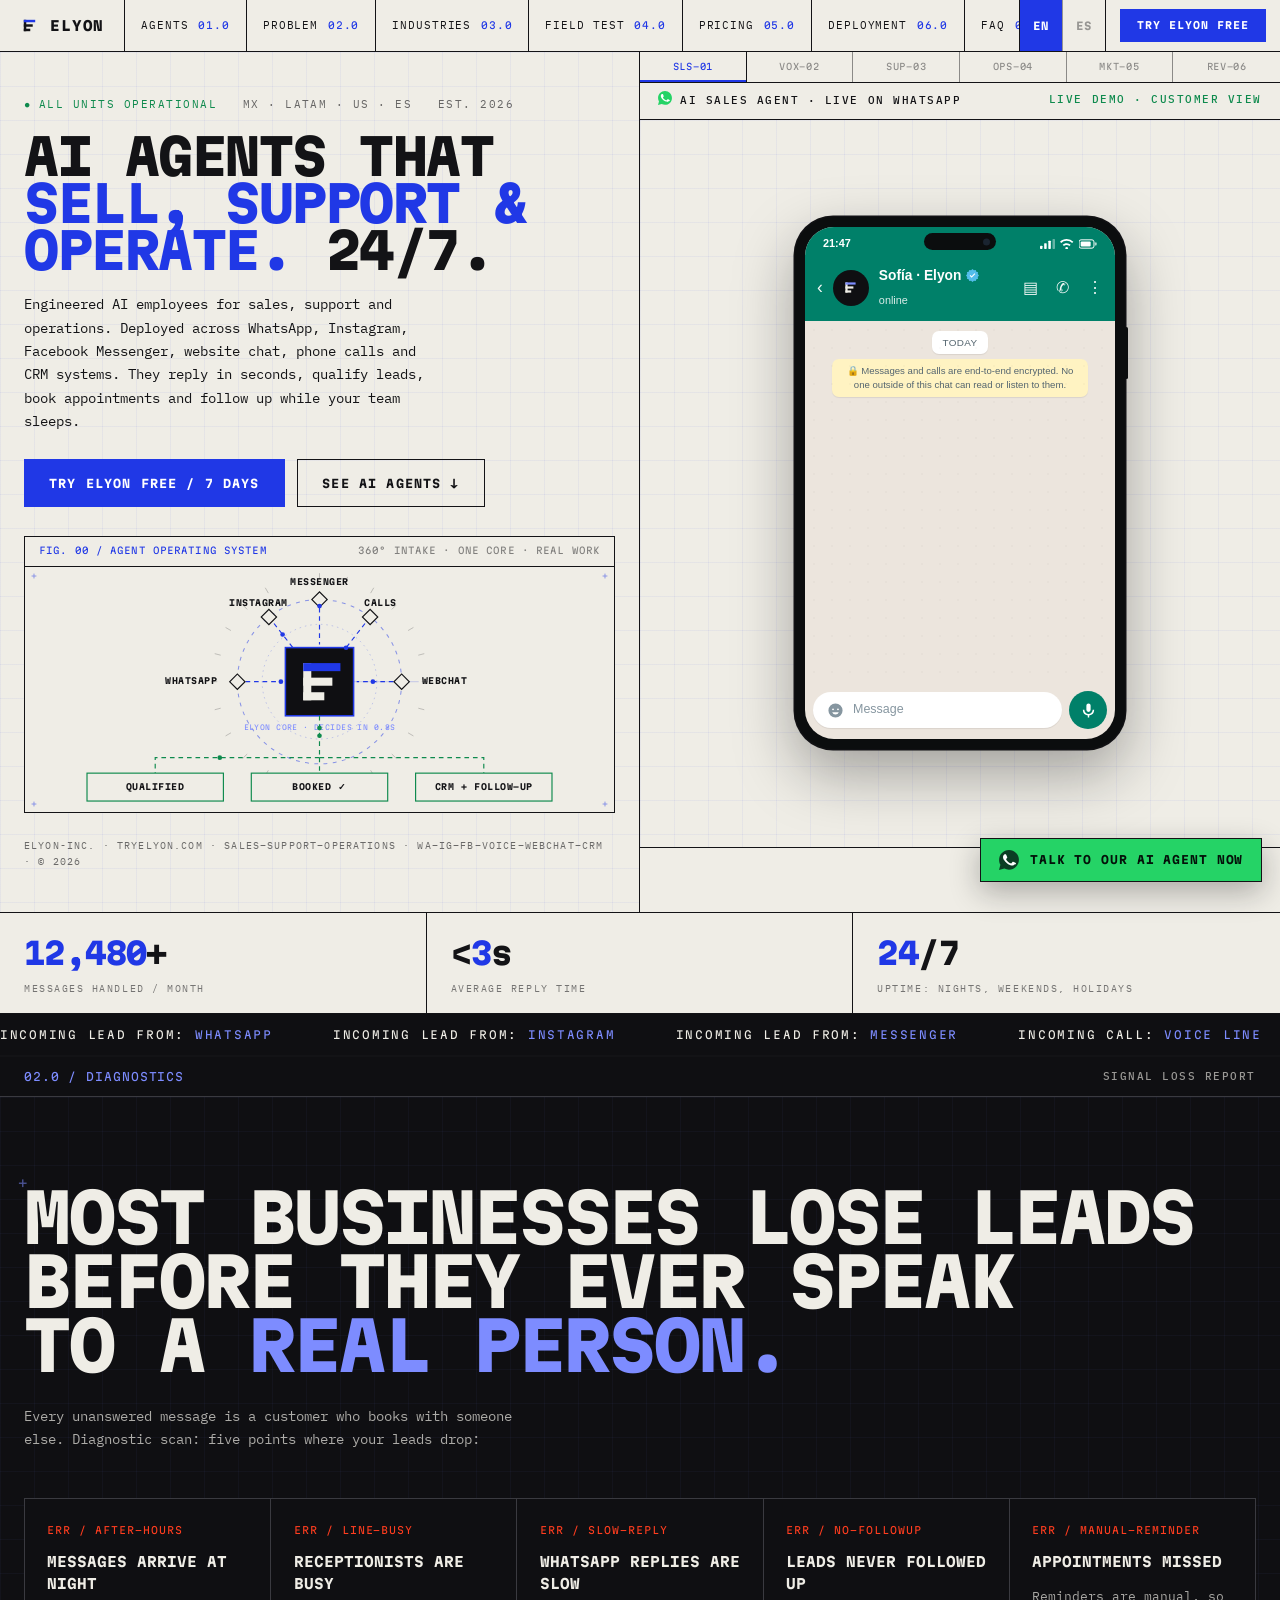
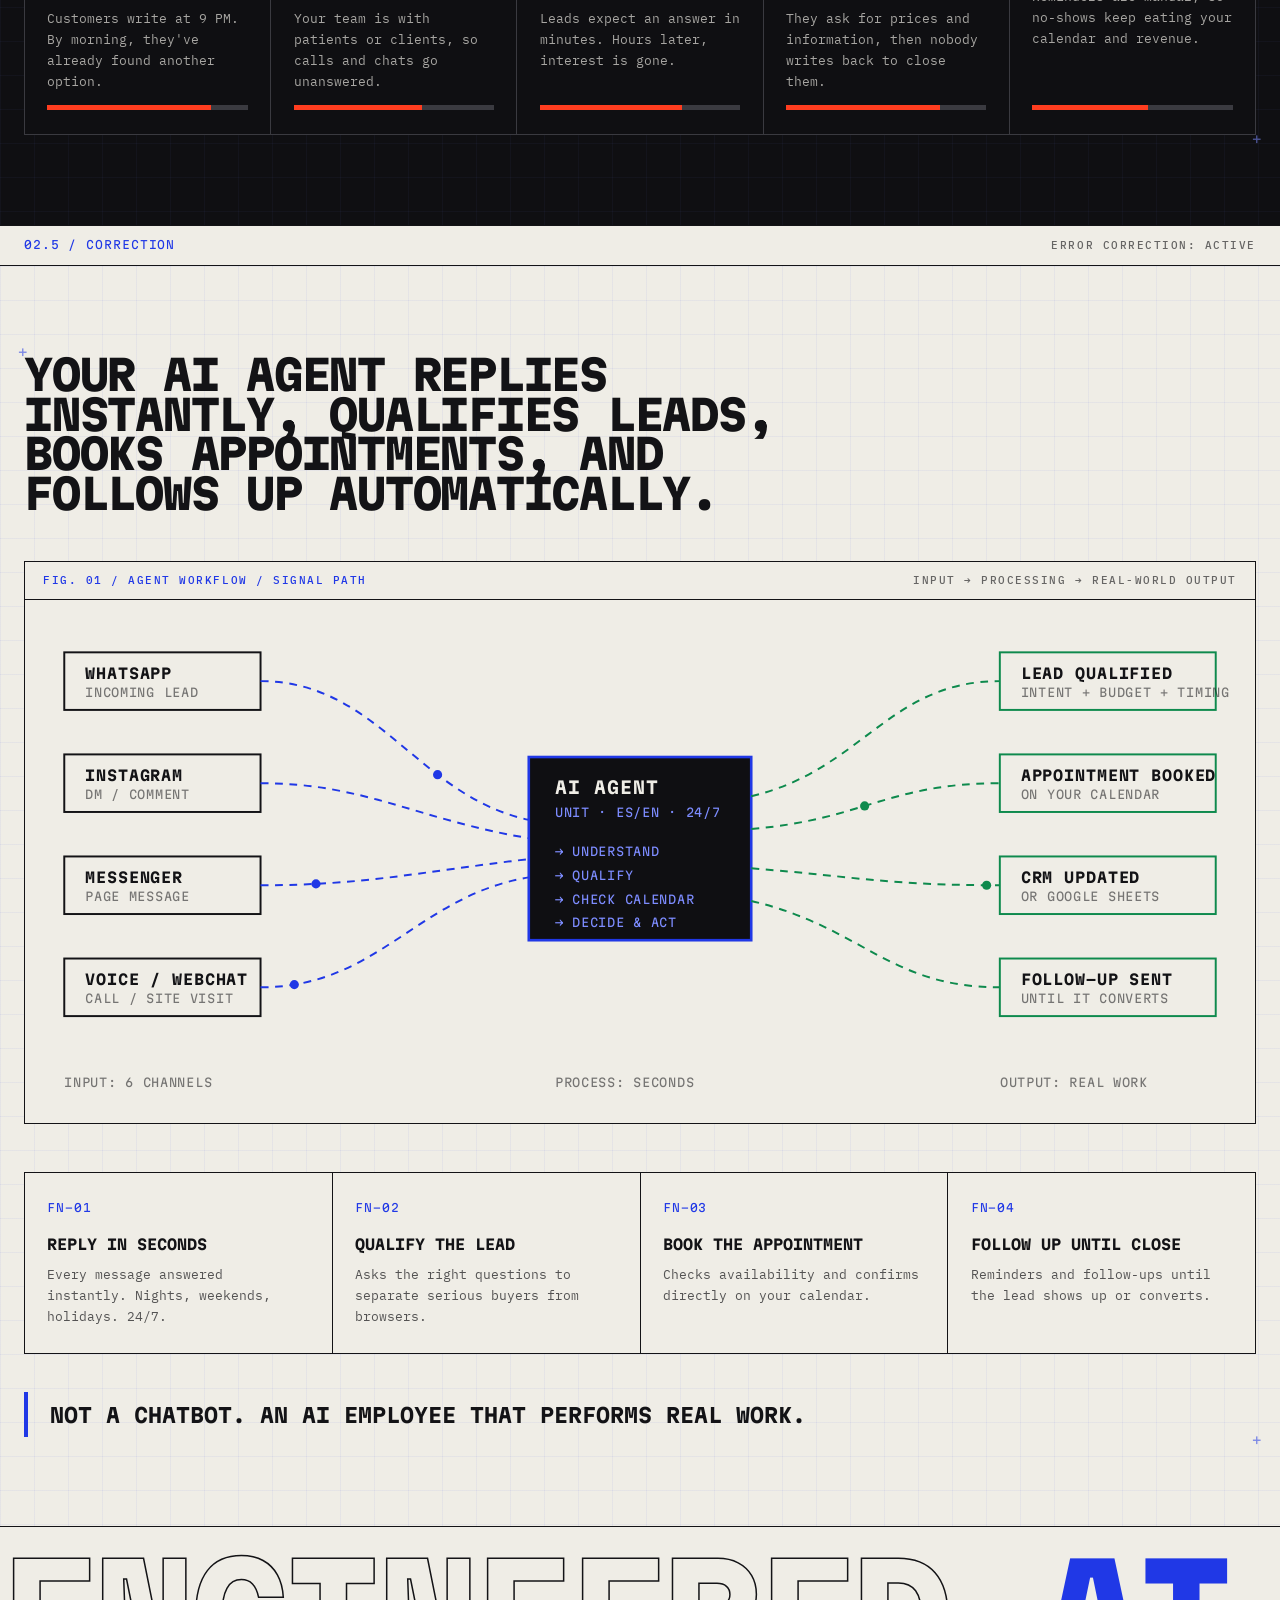
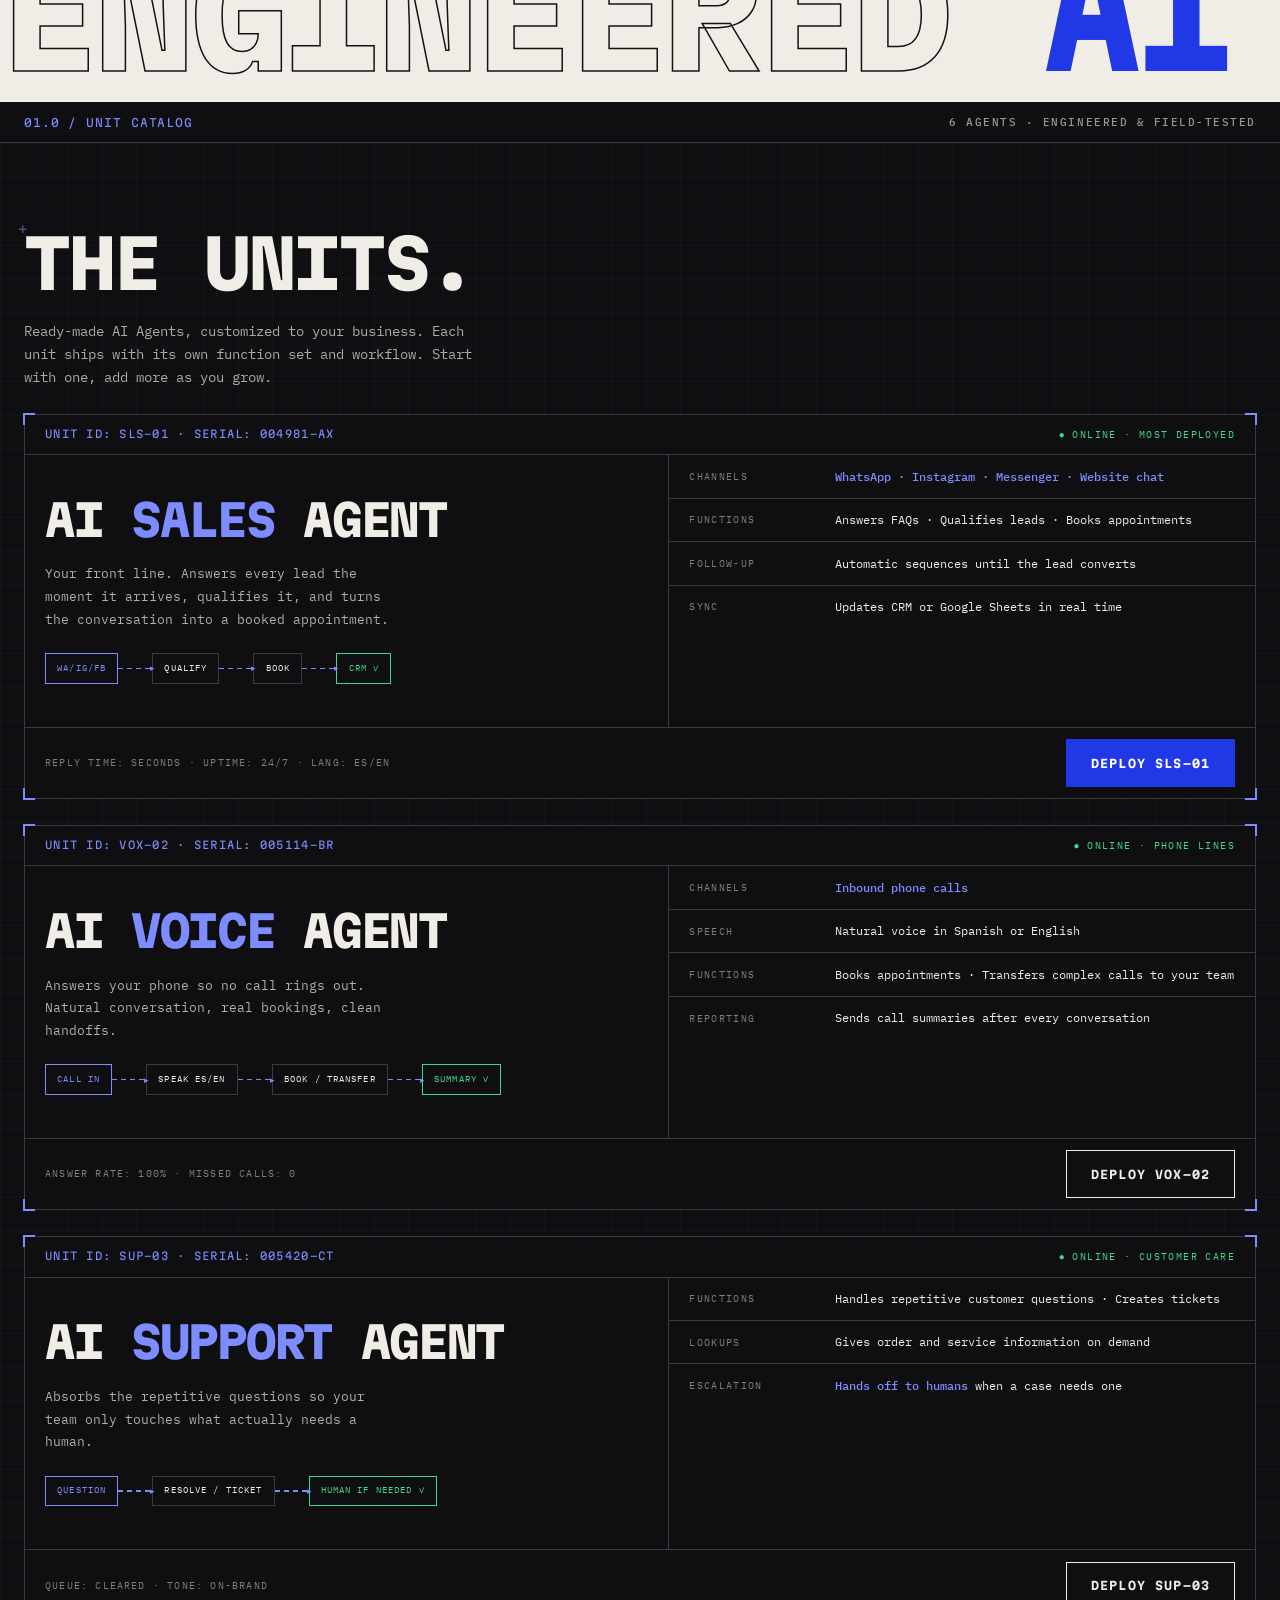
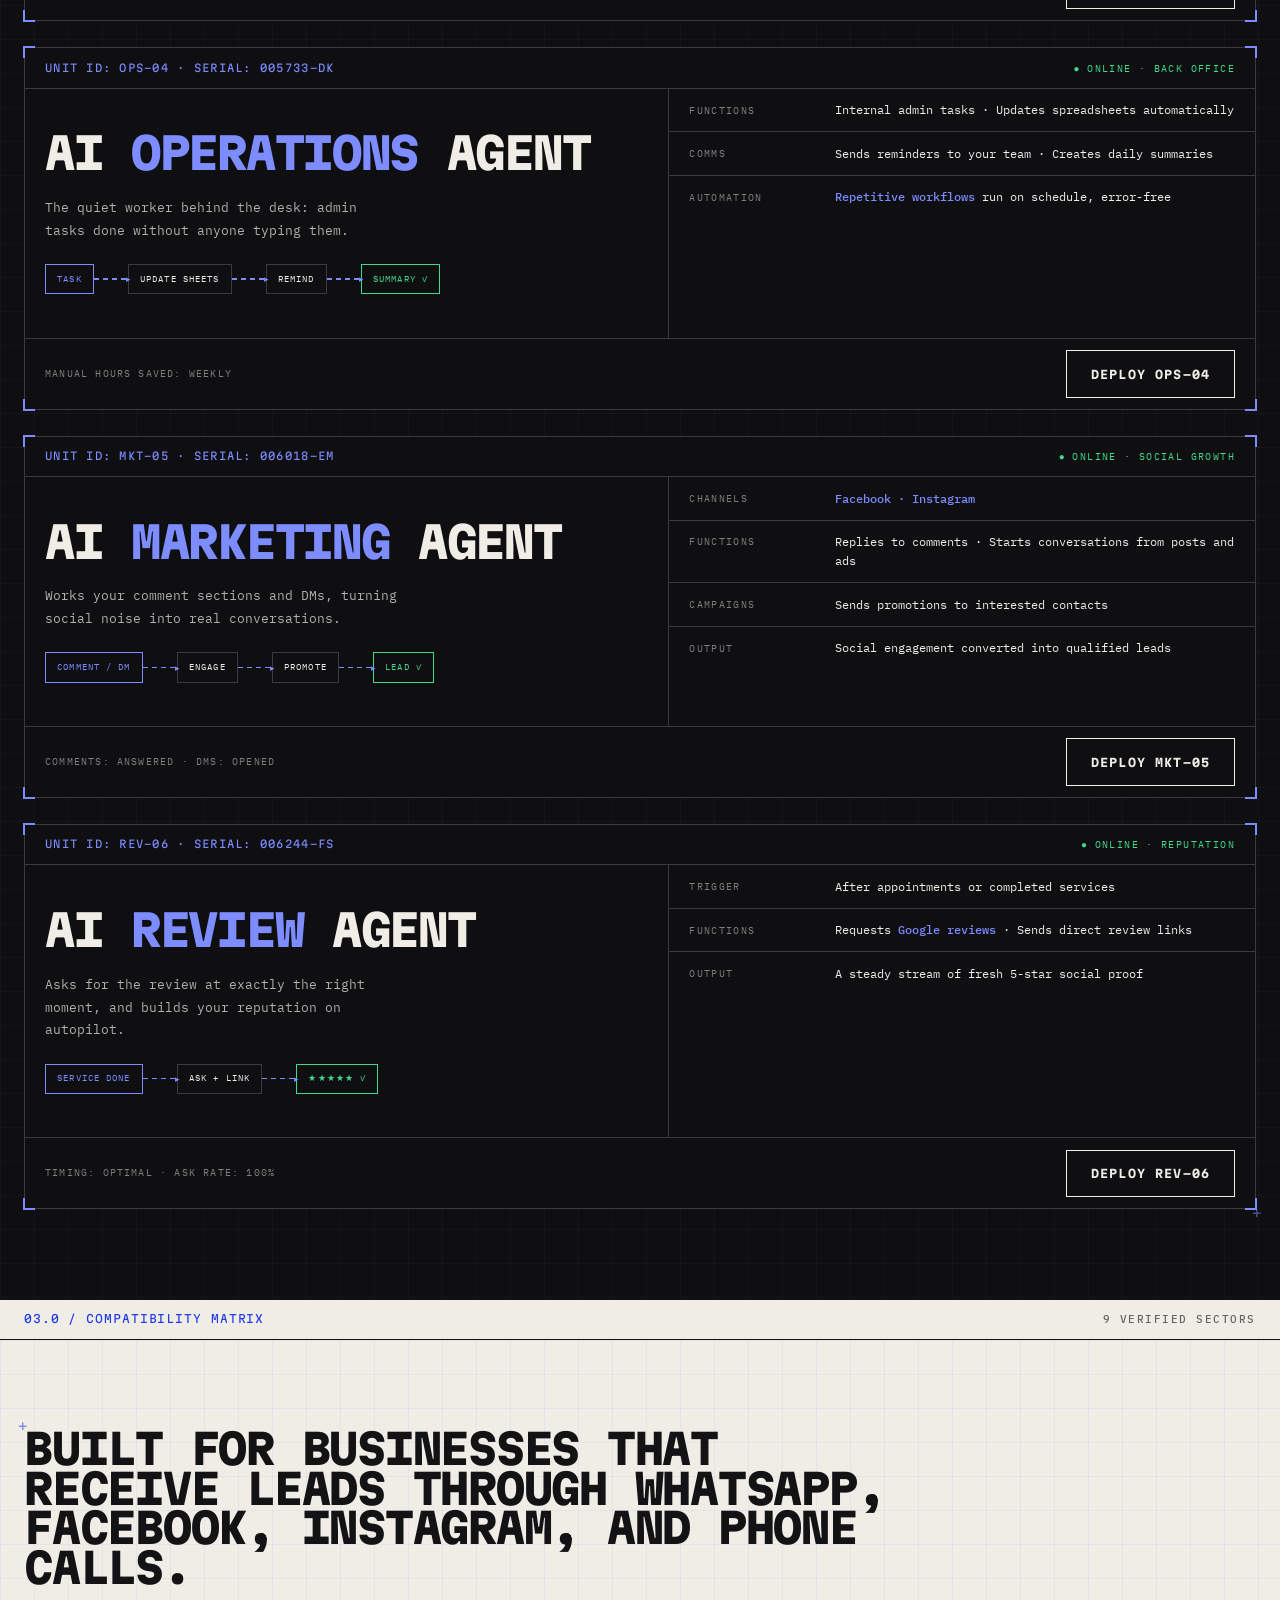
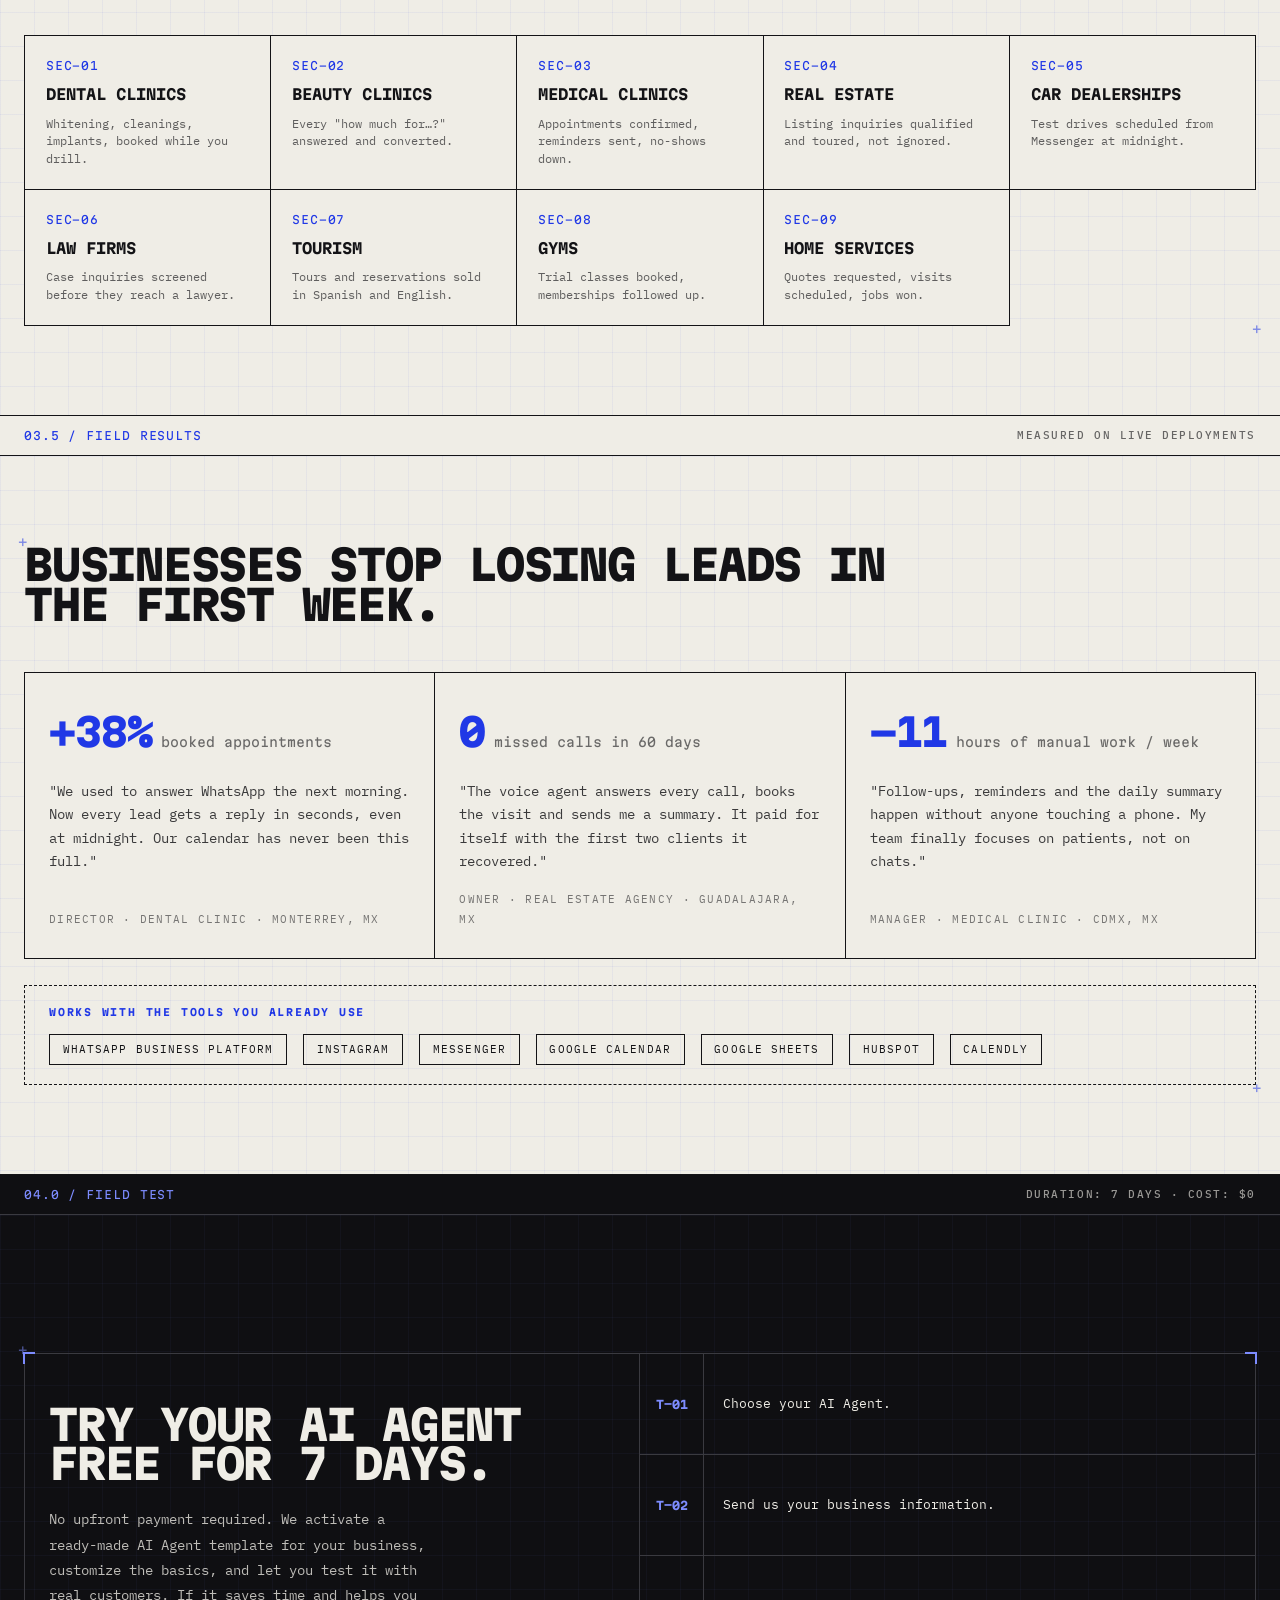
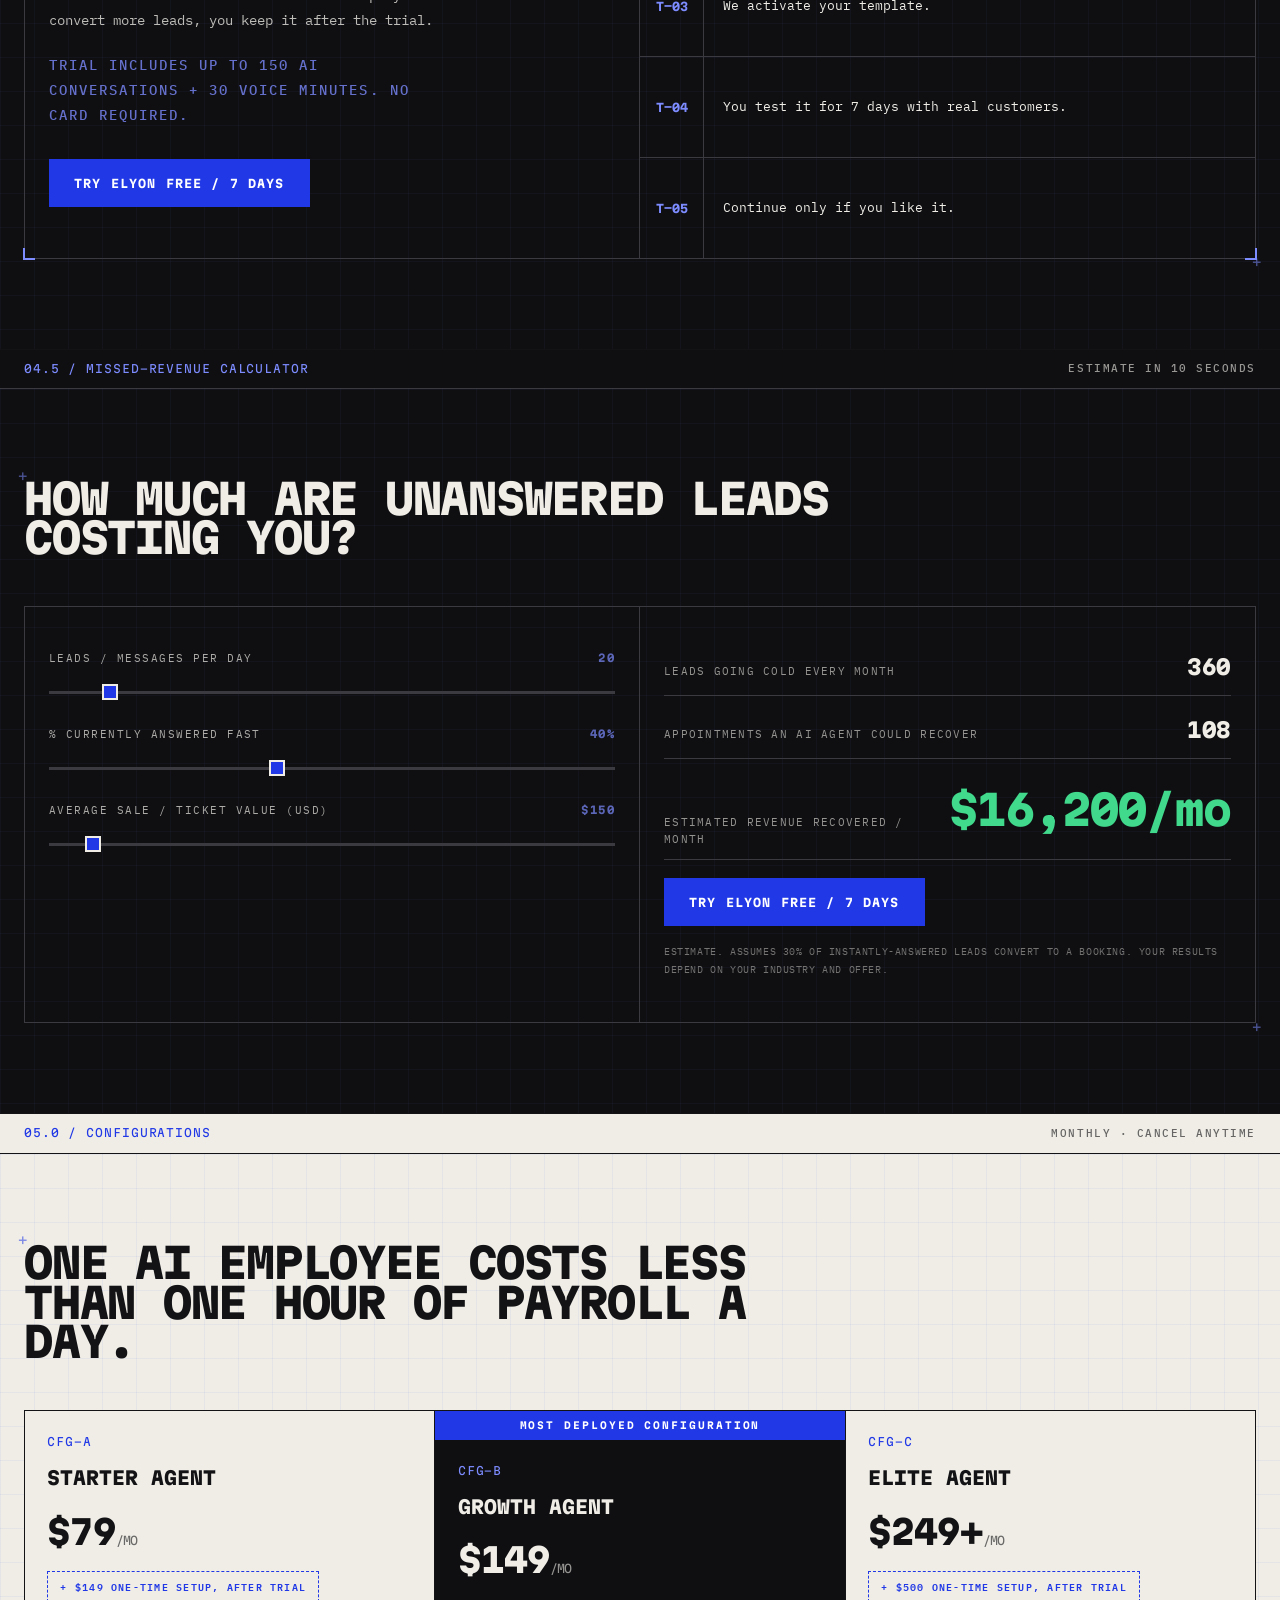
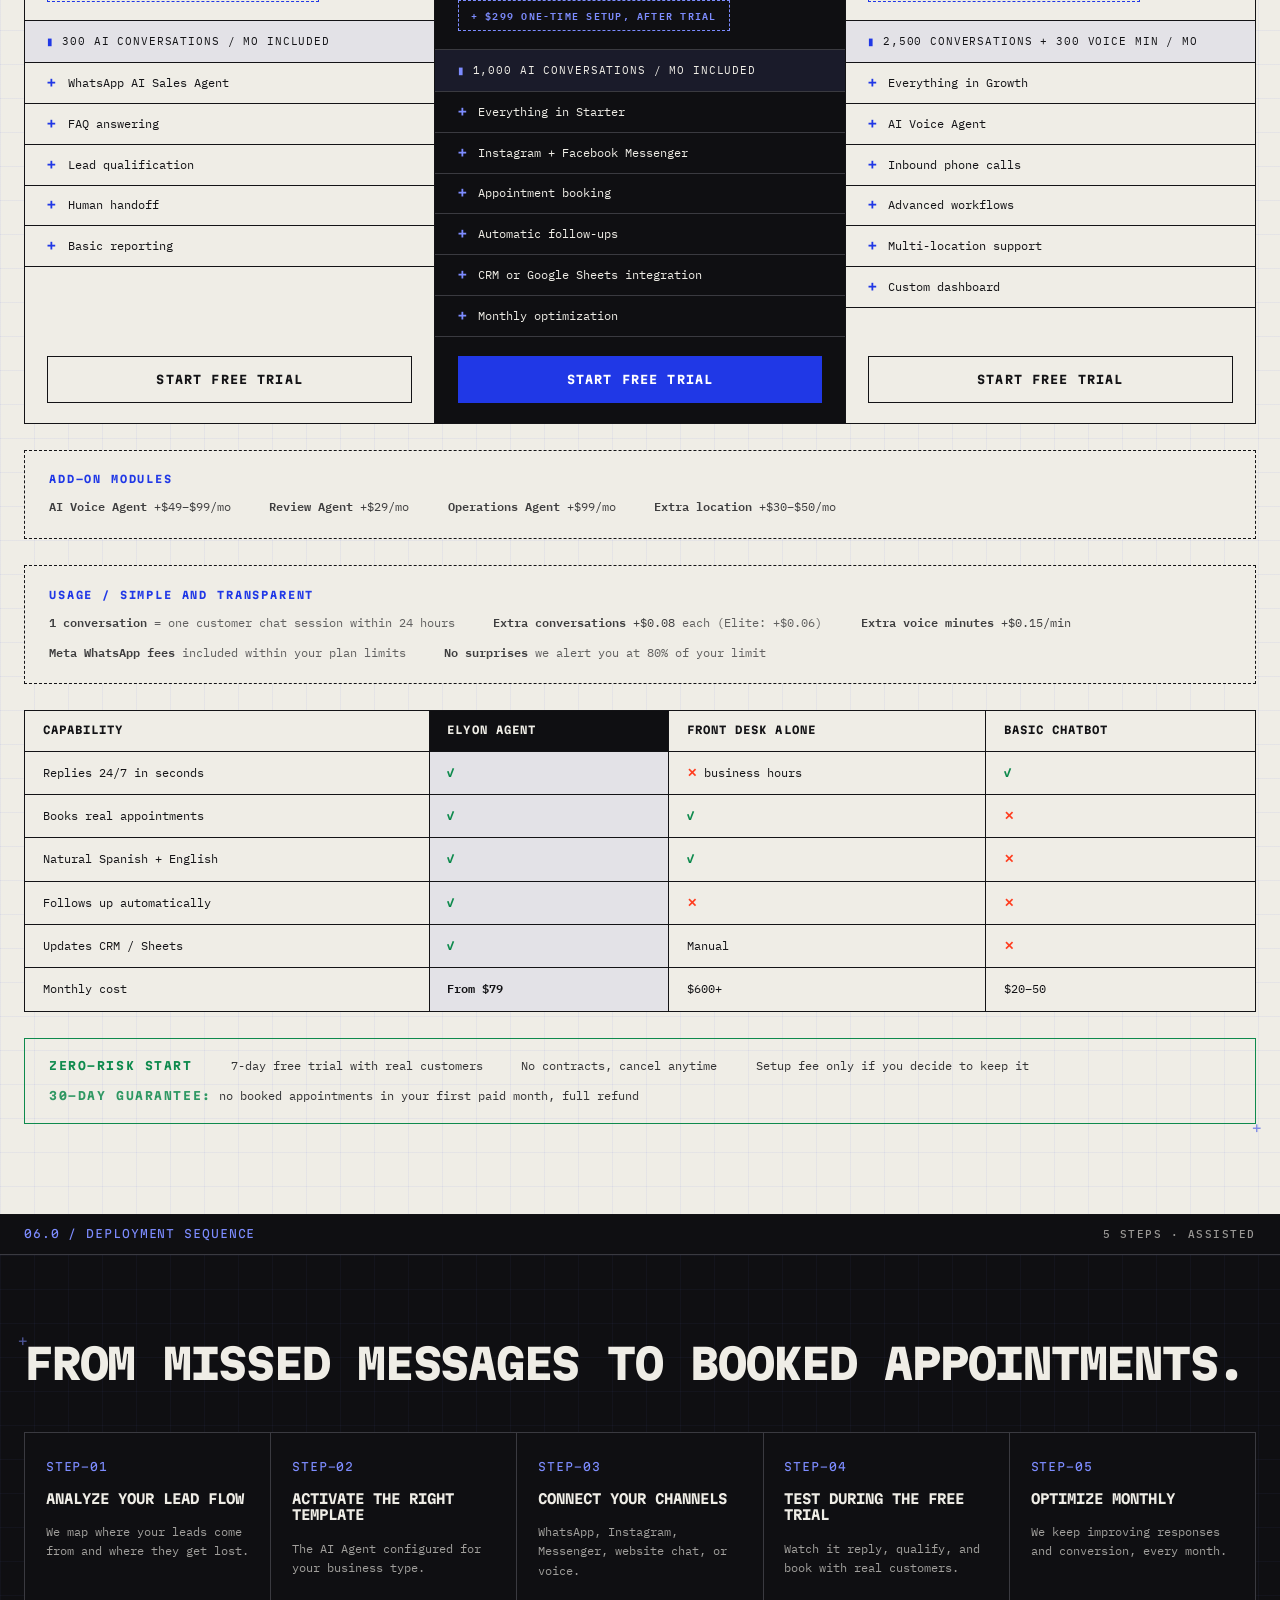
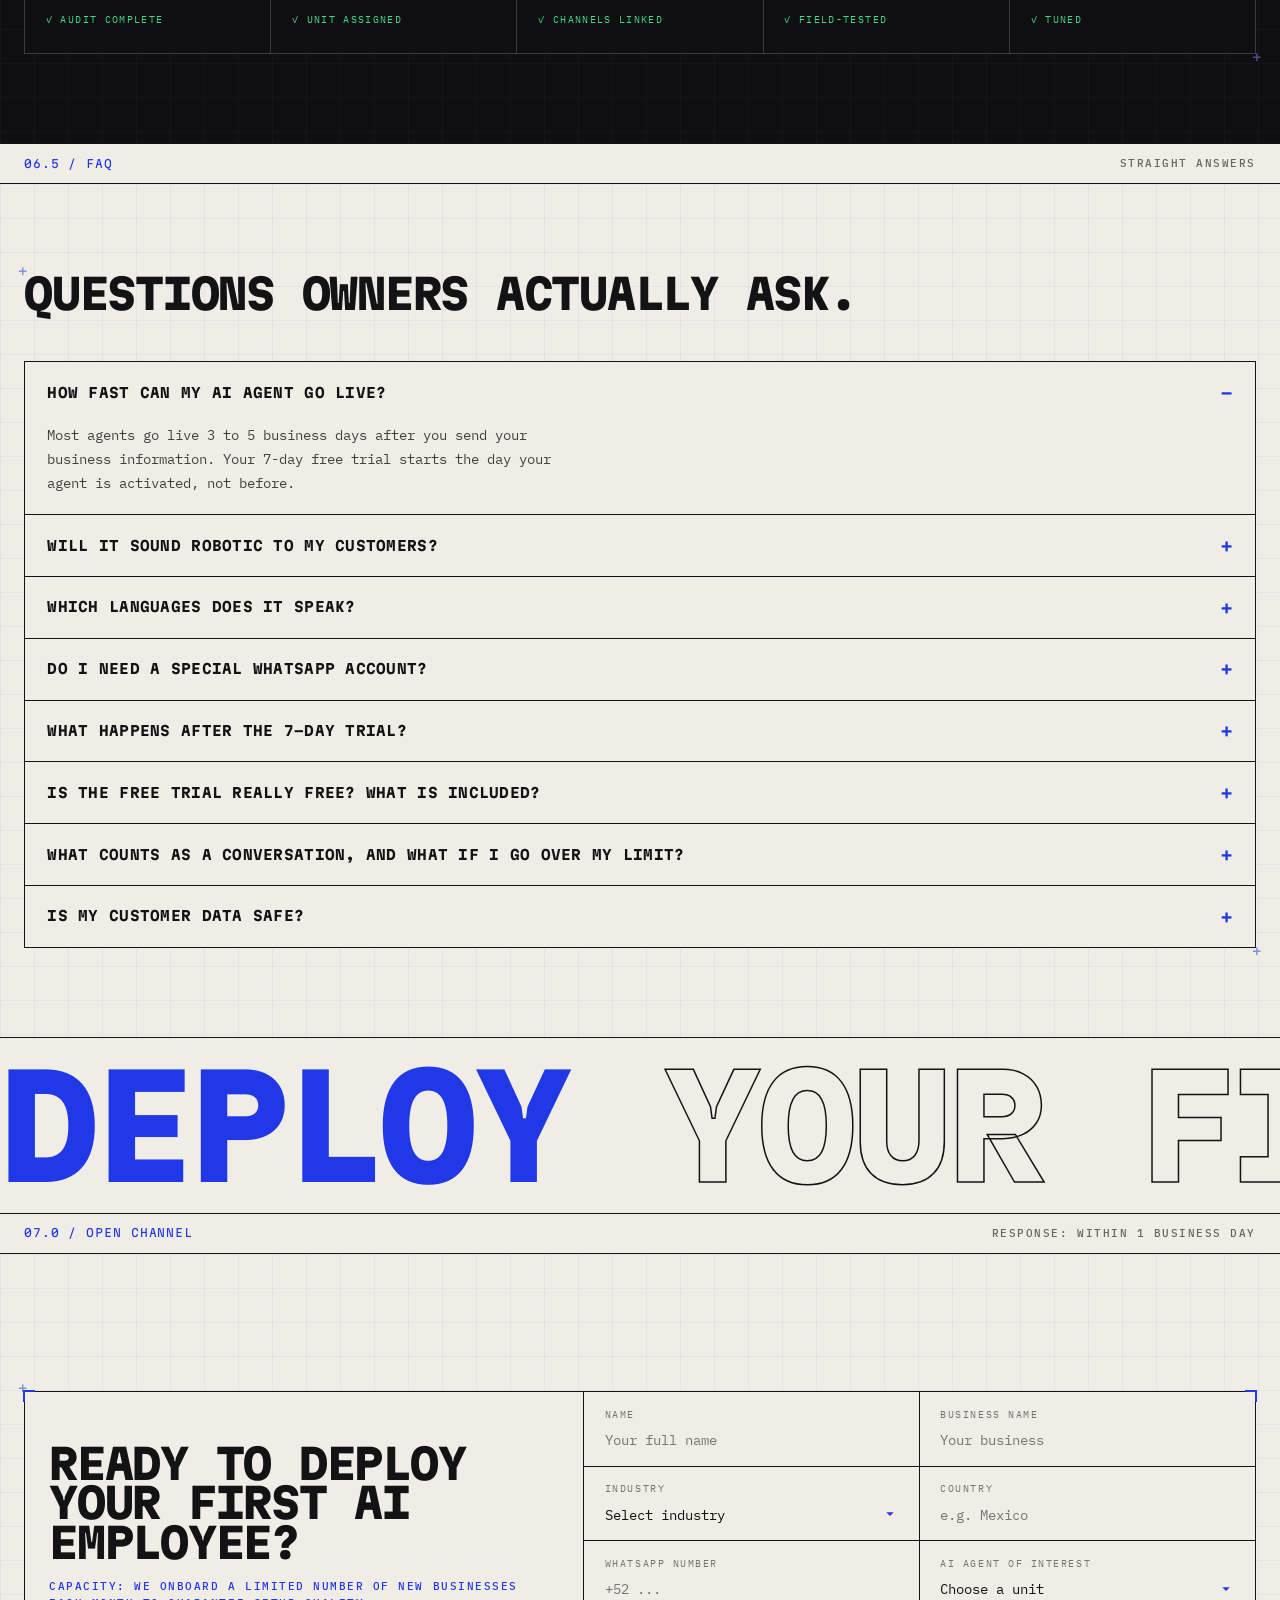
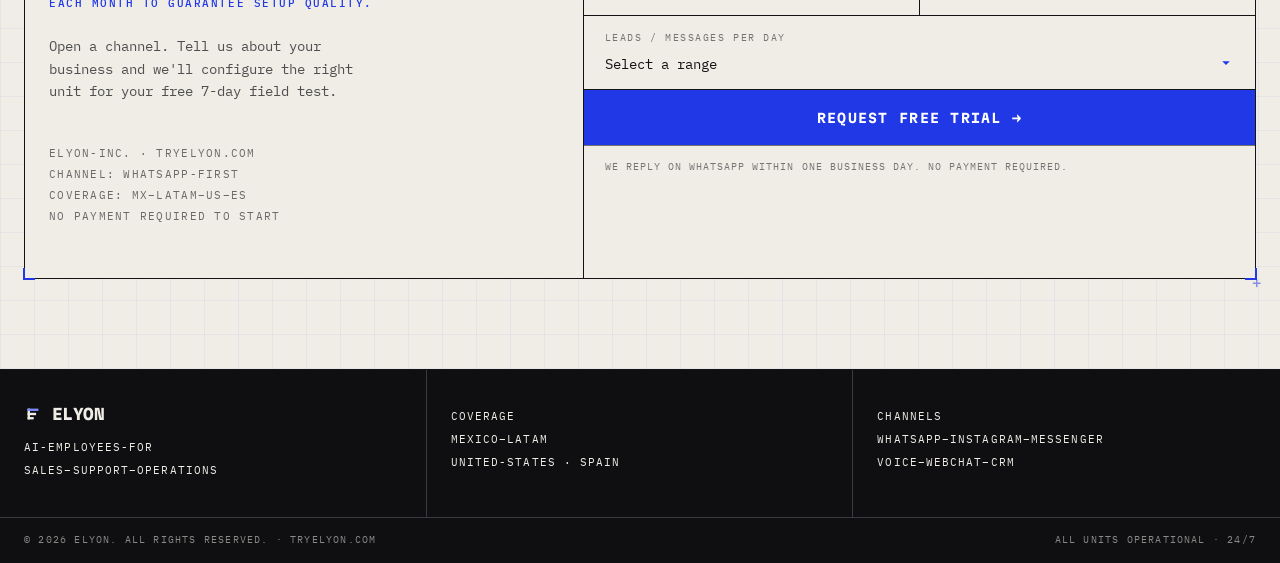
==== commit 3dacd6bb: "Fix: stack name above Active now/typing status in IG and Messenger headers" ====
--- a/index.html
+++ b/index.html
@@ -319,6 +319,8 @@
 /* instagram DM scene */
 .ig-scene{background:#fff;color:#111}
 .ig-head{display:flex;align-items:center;gap:10px;padding:8px 12px 10px;background:#fff;border-bottom:1px solid #EFEFEF;color:#111}
+.ig-head .wa-id{display:flex;flex-direction:column;min-width:0;line-height:1.3}
+.ig-name{display:block;white-space:nowrap;overflow:hidden;text-overflow:ellipsis}
 .ig-ring{width:38px;height:38px;border-radius:50%;padding:2px;background:conic-gradient(#F58529,#DD2A7B,#8134AF,#515BD4,#F58529);flex:none}
 .ig-ring .wa-avatar{width:100%;height:100%;border:2px solid #fff}
 .ig-name{font-size:.86rem;font-weight:600}
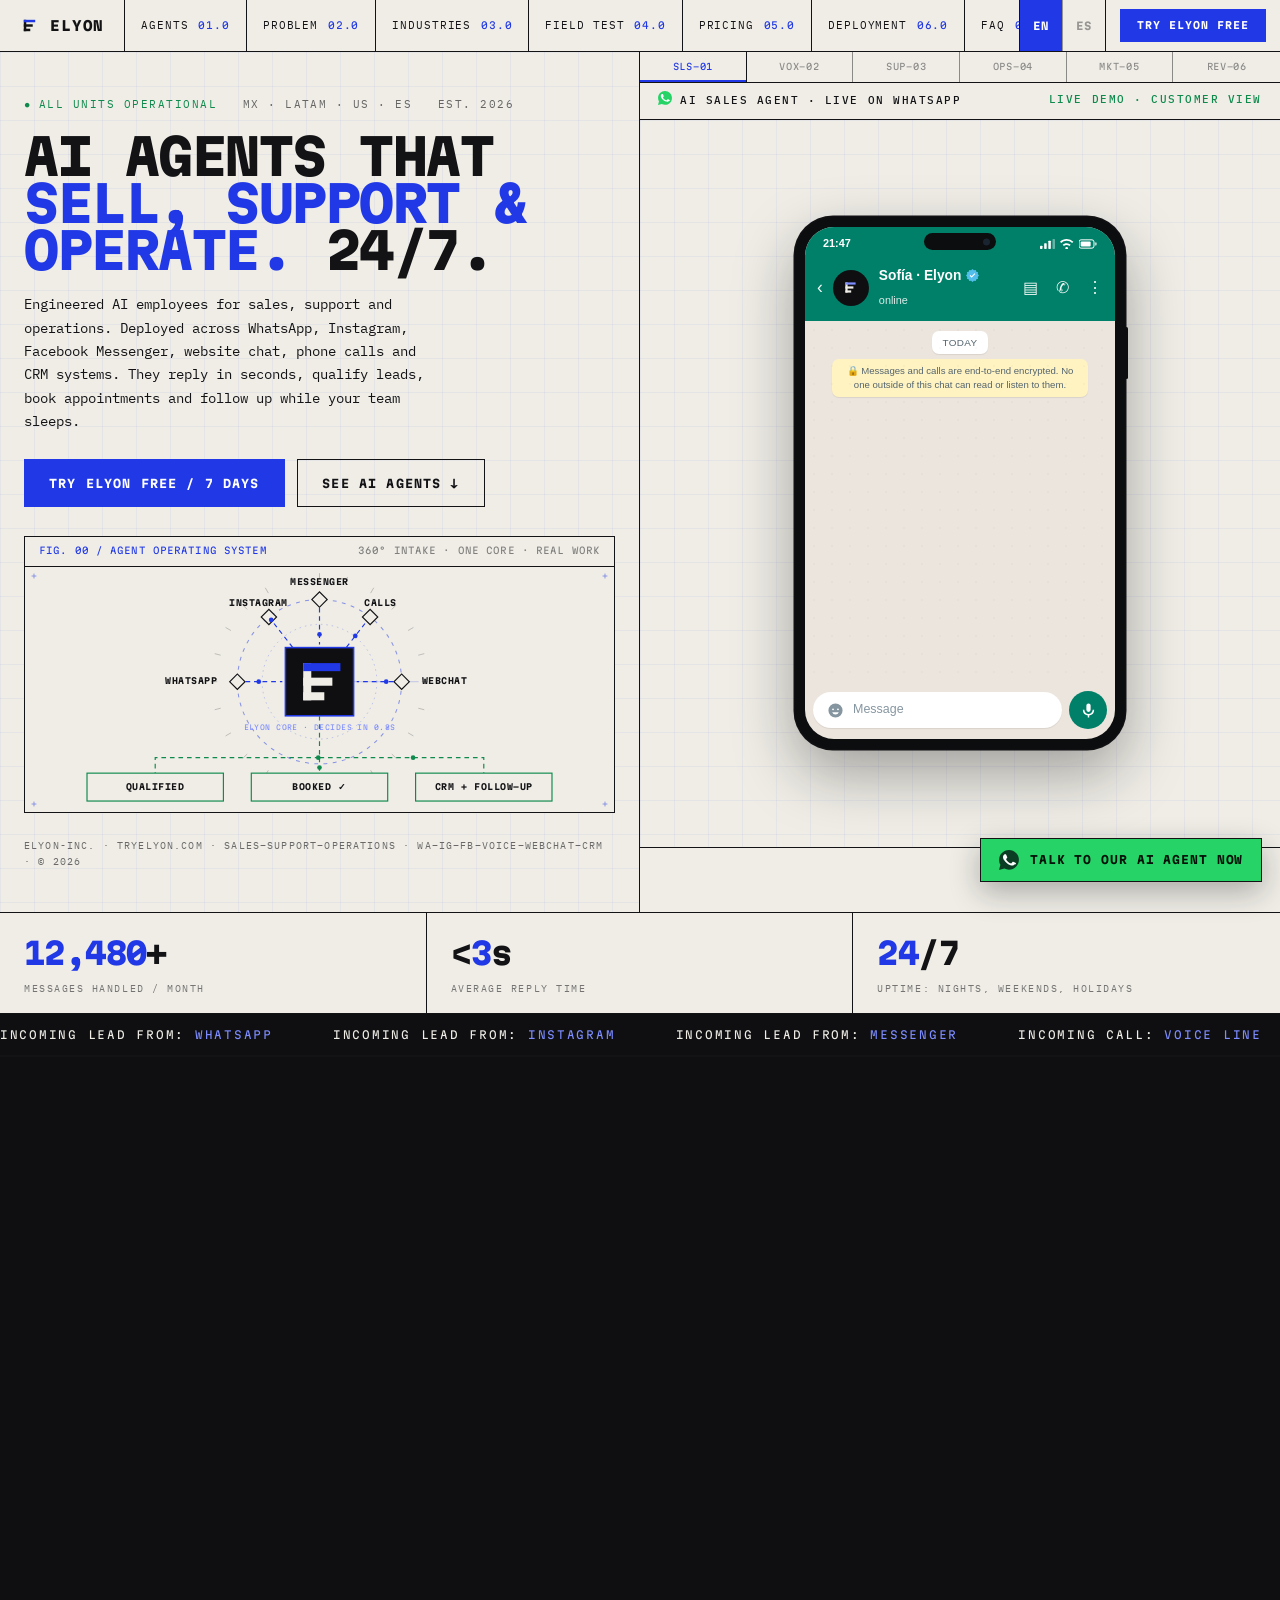
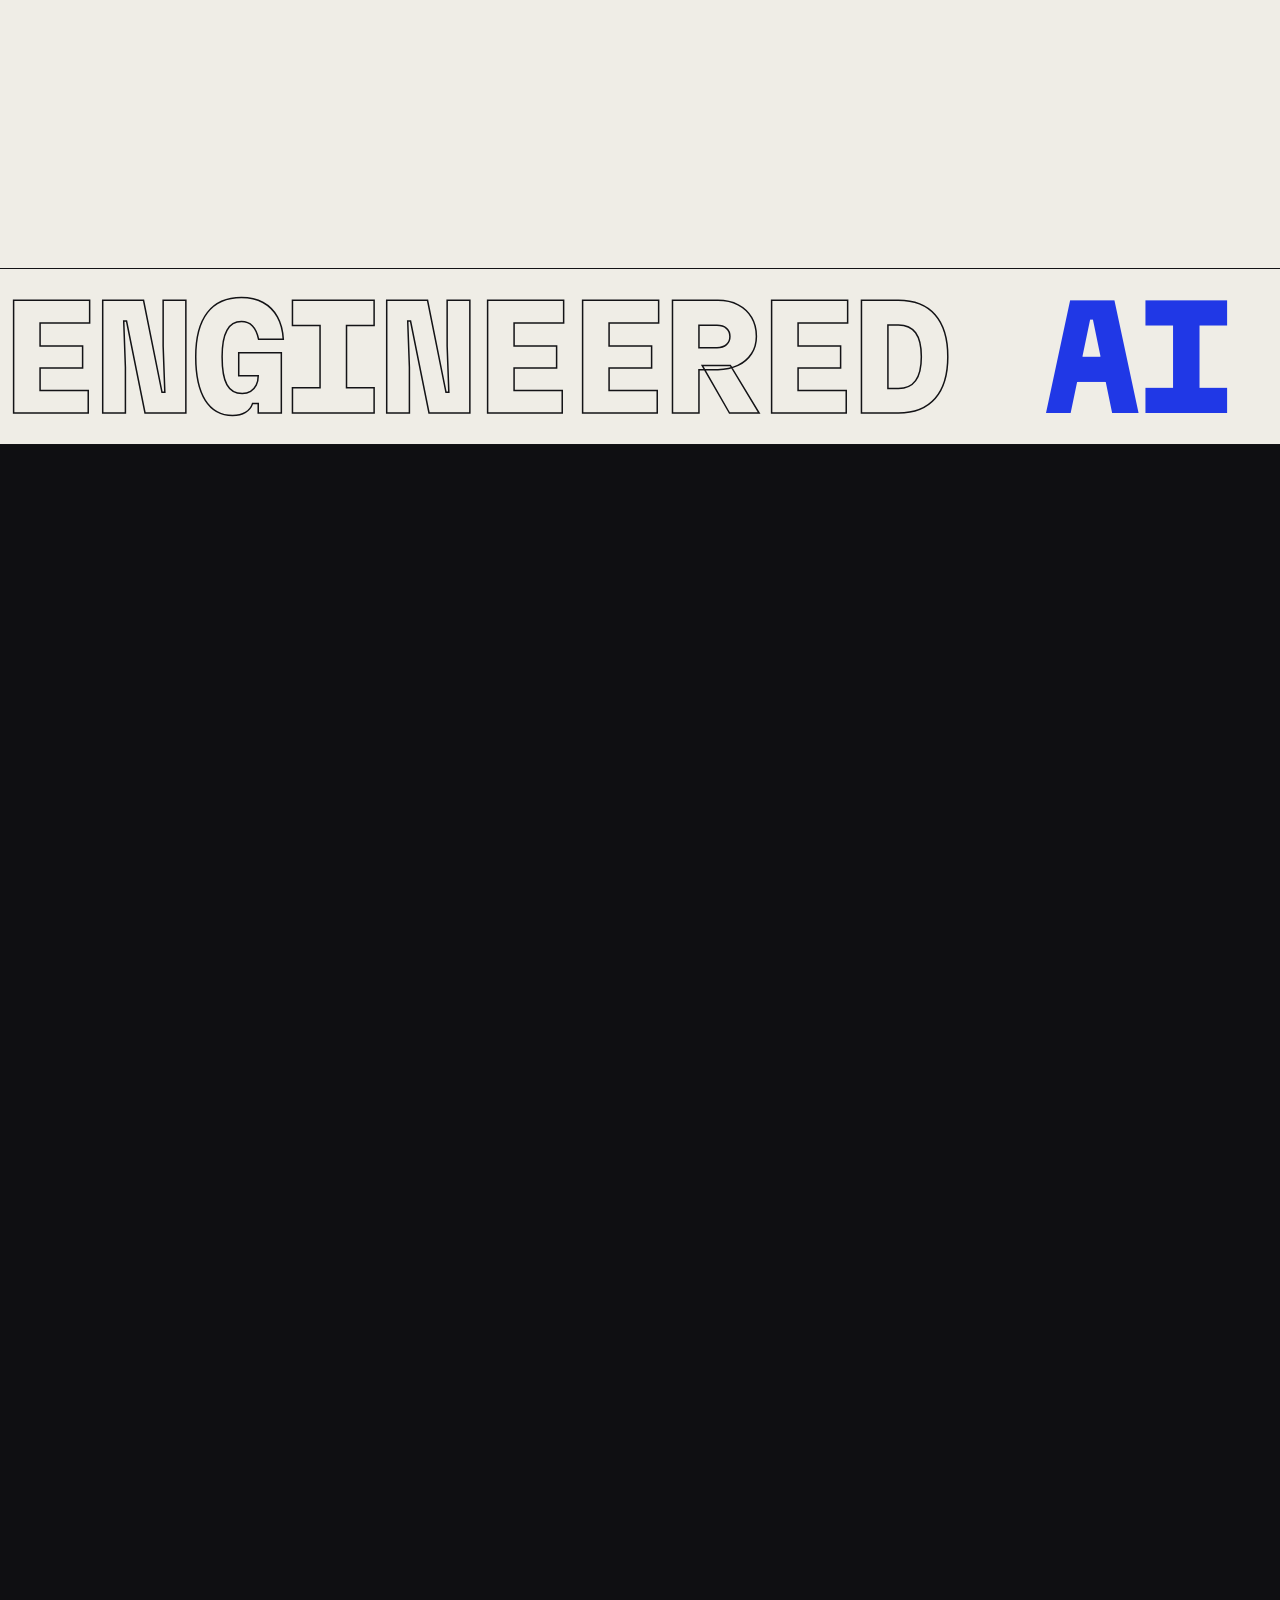
==== commit 634afabb: "Apply MXN-first ROI calculator and perf optimizations to index.html" ====
--- a/index.html
+++ b/index.html
@@ -37,7 +37,7 @@
 </script>
 <link rel="preconnect" href="https://fonts.googleapis.com">
 <link rel="preconnect" href="https://fonts.gstatic.com" crossorigin>
-<link href="https://fonts.googleapis.com/css2?family=Martian+Mono:wght@300;400;500;700;800&family=IBM+Plex+Mono:ital,wght@0,400;0,500;0,600;1,400&display=swap" rel="stylesheet">
+<link href="https://fonts.googleapis.com/css2?family=Martian+Mono:wght@400;700;800&family=IBM+Plex+Mono:wght@400;500;600&display=swap" rel="stylesheet">
 <style>
 /* ==========================================================
    BRAND TOKENS / swap here to rebrand
@@ -95,6 +95,7 @@
 
 /* section frame system */
 .sec{border-bottom:1.5px solid var(--rule);position:relative}
+.sec:not(#top){content-visibility:auto;contain-intrinsic-size:auto 800px}
 .sec.dark{background:var(--carbon);color:var(--bone)}
 .sec.dark .sec-head{border-color:var(--rule-d)}
 .sec-head{
@@ -582,6 +583,10 @@
 .roi-in{padding:clamp(24px,3.4vw,44px) 24px;border-right:1.5px solid var(--rule-d);display:flex;flex-direction:column;gap:1.6rem}
 .roi-field label{display:flex;justify-content:space-between;font-size:.66rem;letter-spacing:.14em;text-transform:uppercase;opacity:.7;margin-bottom:.6rem}
 .roi-field label b{color:var(--cobalt-lt);font-family:var(--disp)}
+.cur-toggle{display:inline-flex;border:1.5px solid var(--rule-d);margin-top:.2rem}
+.cur-toggle button{background:transparent;border:0;color:var(--bone);opacity:.45;font-family:var(--disp);font-weight:700;font-size:.66rem;letter-spacing:.1em;padding:.5rem 1.1rem;cursor:pointer;transition:opacity .15s,background .15s}
+.cur-toggle button+button{border-left:1.5px solid var(--rule-d)}
+.cur-toggle button.on{opacity:1;background:var(--cobalt);color:#fff}
 .roi input[type=range]{width:100%;appearance:none;height:3px;background:var(--rule-d);outline:none}
 .roi input[type=range]::-webkit-slider-thumb{appearance:none;width:16px;height:16px;background:var(--cobalt);border:2px solid var(--bone);cursor:pointer}
 .roi input[type=range]::-moz-range-thumb{width:14px;height:14px;background:var(--cobalt);border:2px solid var(--bone);cursor:pointer;border-radius:0}
@@ -658,6 +663,11 @@
   .langsw button{padding:0 9px}
 }
 </style>
+<noscript><style>
+.tx-msg,.call-line{display:block!important}
+.rv,.tx-result span{opacity:1!important;transform:none!important}
+#resultsHost .tx-result:first-child{display:flex!important}
+</style></noscript>
 </head>
 <body>
 <a class="skip" href="#top" data-i18n="a11y.skip">Skip to content</a>
@@ -1110,6 +1120,10 @@
     <div class="roi rv">
       <div class="roi-in">
         <div class="roi-field">
+          <label><span data-i18n="roi.cur">Currency</span></label>
+          <div class="cur-toggle"><button type="button" class="on" id="curMXN">MXN</button><button type="button" id="curUSD">USD</button></div>
+        </div>
+        <div class="roi-field">
           <label><span data-i18n="roi.l1">Leads / messages per day</span><b id="roiLeadsV">20</b></label>
           <input type="range" id="roiLeads" min="1" max="200" value="20">
         </div>
@@ -1118,7 +1132,7 @@
           <input type="range" id="roiAns" min="0" max="100" value="40">
         </div>
         <div class="roi-field">
-          <label><span data-i18n="roi.l3">Average sale / ticket value (USD)</span><b id="roiTicketV">$150</b></label>
+          <label><span data-i18n="roi.l3">Average sale / ticket value</span><b id="roiTicketV">$150</b></label>
           <input type="range" id="roiTicket" min="20" max="2000" step="10" value="150">
         </div>
       </div>
@@ -1347,6 +1361,7 @@
    ES lives in the dictionary below. Edit freely.
    ========================================================== */
 const ES = {
+  'roi.cur':'Moneda',
   'tr.cap':'La prueba incluye hasta 150 conversaciones de IA + 30 minutos de voz. Sin tarjeta.',
   'gua.4':'<b style="color:var(--ok)">Garantía de 30 días:</b> si no hay citas agendadas en tu primer mes pagado, reembolso total',
   'faq.q8':'¿La prueba gratis es realmente gratis? ¿Qué incluye?','faq.a8':'Sí. Sin tarjeta. La prueba incluye hasta 150 conversaciones de IA y 30 minutos de voz durante 7 días, más que suficiente para ver a tu agente responder, calificar y agendar con clientes reales. Si superas el uso incluido durante la prueba, simplemente pausamos el agente y te preguntamos si quieres continuar con un plan de pago.',
@@ -1367,7 +1382,7 @@
   'ws.h':'Funciona con las herramientas que ya usas',
   'roi.idx':'04.5 / CALCULADORA DE INGRESOS PERDIDOS','roi.sub':'Estímalo en 10 segundos',
   'roi.h':'¿Cuánto te cuestan los leads sin respuesta?',
-  'roi.l1':'Leads / mensajes por día','roi.l2':'% respondido rápido hoy','roi.l3':'Ticket promedio (USD)',
+  'roi.l1':'Leads / mensajes por día','roi.l2':'% respondido rápido hoy','roi.l3':'Ticket promedio',
   'roi.o1':'Leads que se enfrían cada mes','roi.o2':'Citas que un agente de IA podría recuperar','roi.o3':'Ingresos estimados recuperados / mes',
   'roi.note':'Estimación. Asume que el 30% de los leads respondidos al instante se convierten en cita. Tus resultados dependen de tu industria y tu oferta.',
   'cmp.h0':'Capacidad','cmp.h2':'Solo recepción','cmp.h3':'Chatbot básico',
@@ -1670,25 +1685,43 @@
 stageIO.observe(document.querySelector('.phone-stage'));
 
 
-/* ---- ROI calculator ---- */
+/* ---- ROI calculator (MX-first: MXN default, USD toggle) ---- */
 (function(){
   const L=document.getElementById('roiLeads'),A=document.getElementById('roiAns'),T=document.getElementById('roiTicket');
   if(!L)return;
   const CONV=0.30; // assumed booking rate on instantly-answered leads
+  const FX=18.5;   // approx MXN per USD; cosmetic only
+  const CUR={MXN:{min:300,max:40000,step:100,def:2500},USD:{min:20,max:2000,step:10,def:150}};
+  let cur='MXN';
+  const bM=document.getElementById('curMXN'),bU=document.getElementById('curUSD');
   function fmt(n){return n.toLocaleString(currentLang==='es'?'es-MX':'en-US')}
+  function applyCur(c,convert){
+    const next=CUR[c];let val=+T.value;
+    if(convert&&c!==cur){val=Math.round((c==='USD'?val/FX:val*FX)/next.step)*next.step}
+    else if(!convert){val=next.def}
+    cur=c;
+    T.min=next.min;T.max=next.max;T.step=next.step;
+    T.value=Math.min(Math.max(val,next.min),next.max);
+    bM.classList.toggle('on',c==='MXN');bU.classList.toggle('on',c==='USD');
+    calc();
+  }
   function calc(){
     const leads=+L.value,ans=+A.value,ticket=+T.value;
     document.getElementById('roiLeadsV').textContent=fmt(leads);
     document.getElementById('roiAnsV').textContent=ans+'%';
-    document.getElementById('roiTicketV').textContent='$'+fmt(ticket);
+    document.getElementById('roiTicketV').textContent='$'+fmt(ticket)+' '+cur;
     const missed=Math.round(leads*30*(1-ans/100));
     const rec=Math.round(missed*CONV);
     document.getElementById('roiMissed').textContent=fmt(missed);
     document.getElementById('roiRec').textContent=fmt(rec);
-    document.getElementById('roiRev').textContent='$'+fmt(rec*ticket)+'/mo';
+    document.getElementById('roiRev').textContent='$'+fmt(rec*ticket)+' '+cur+(currentLang==='es'?'/mes':'/mo');
   }
+  bM.addEventListener('click',()=>{applyCur('MXN',true);trackEvent('roi_currency',{cur:'MXN'})});
+  bU.addEventListener('click',()=>{applyCur('USD',true);trackEvent('roi_currency',{cur:'USD'})});
   [L,A,T].forEach(el=>el.addEventListener('input',calc));
-  window.recalcROI=calc;calc();
+  window.recalcROI=calc;
+  window.setRoiCur=c=>applyCur(c,false);
+  applyCur('MXN',false);
 })();
 
 /* ================================================================
@@ -1748,6 +1781,7 @@
 
 /* ---- init ---- */
 setLang(detectLang());
+if(window.setRoiCur)setRoiCur(currentLang==='es'?'MXN':'USD');
 </script>
 </body>
 </html>
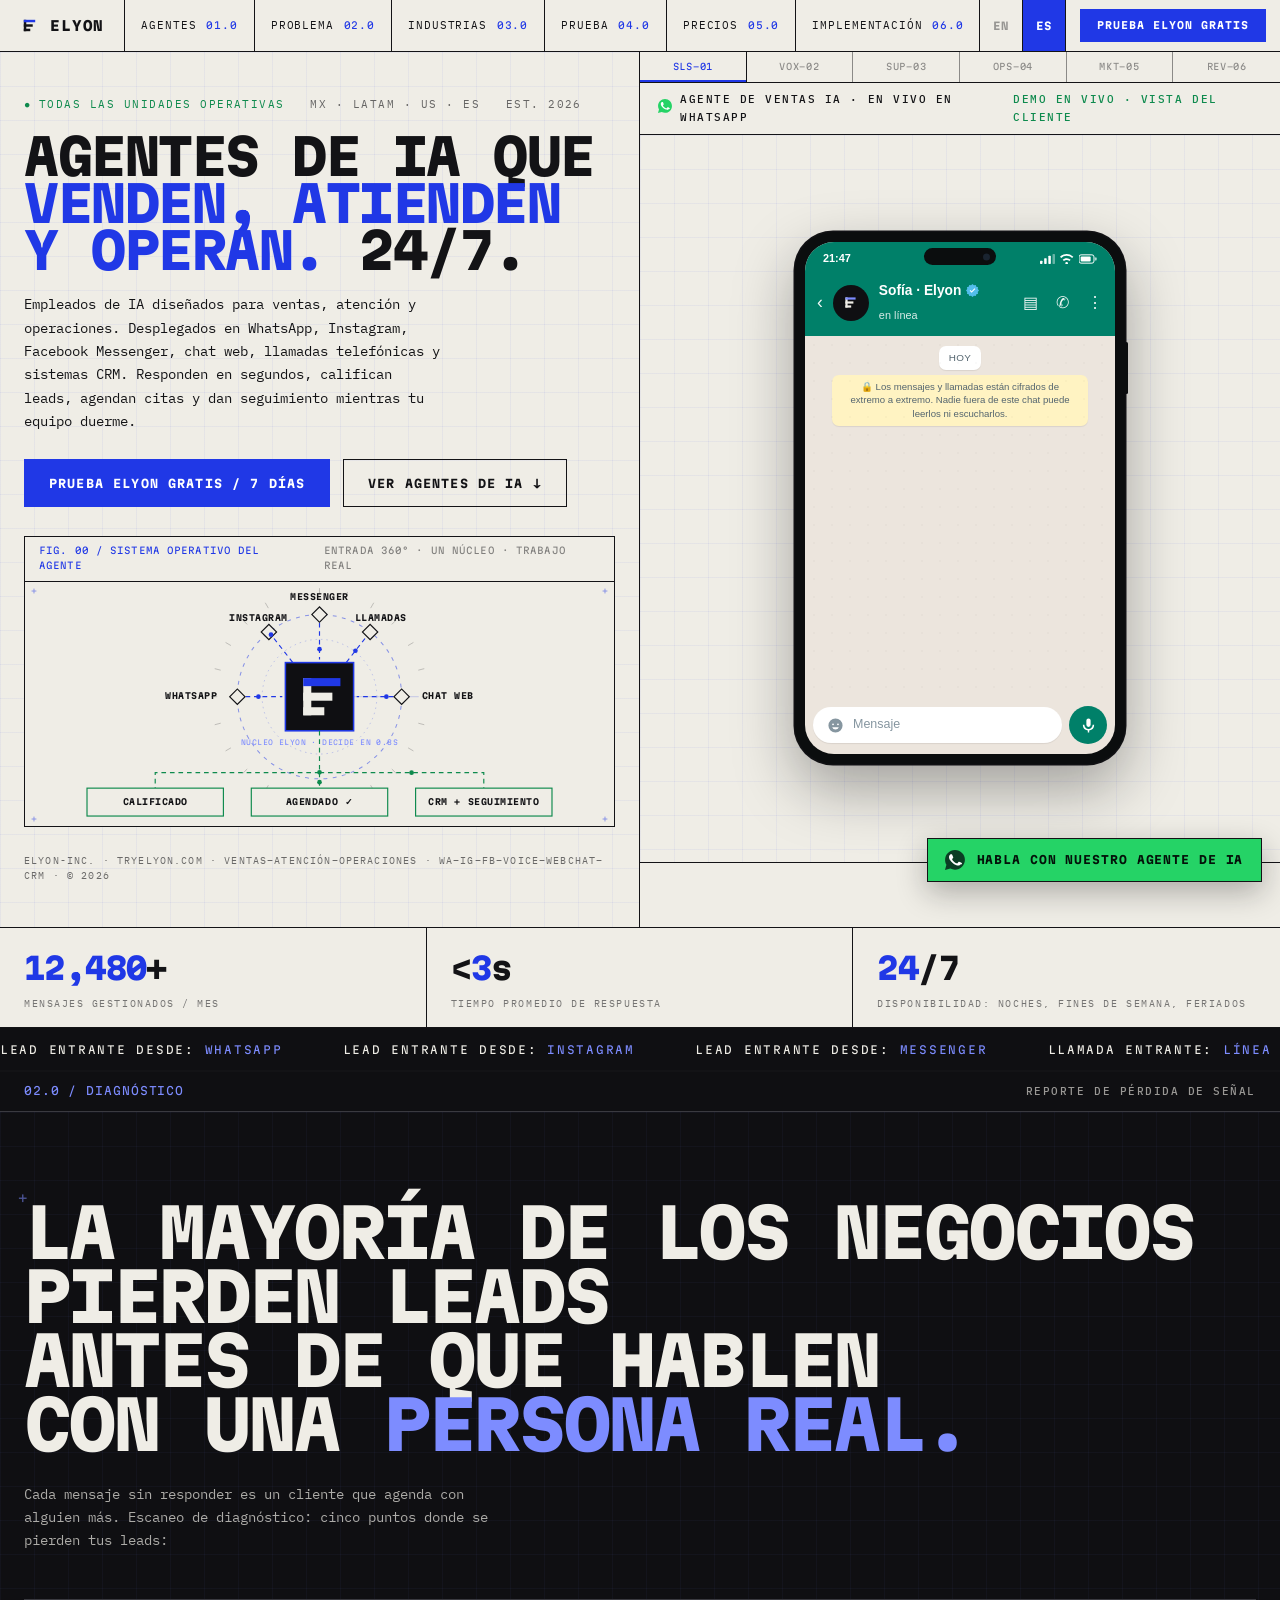
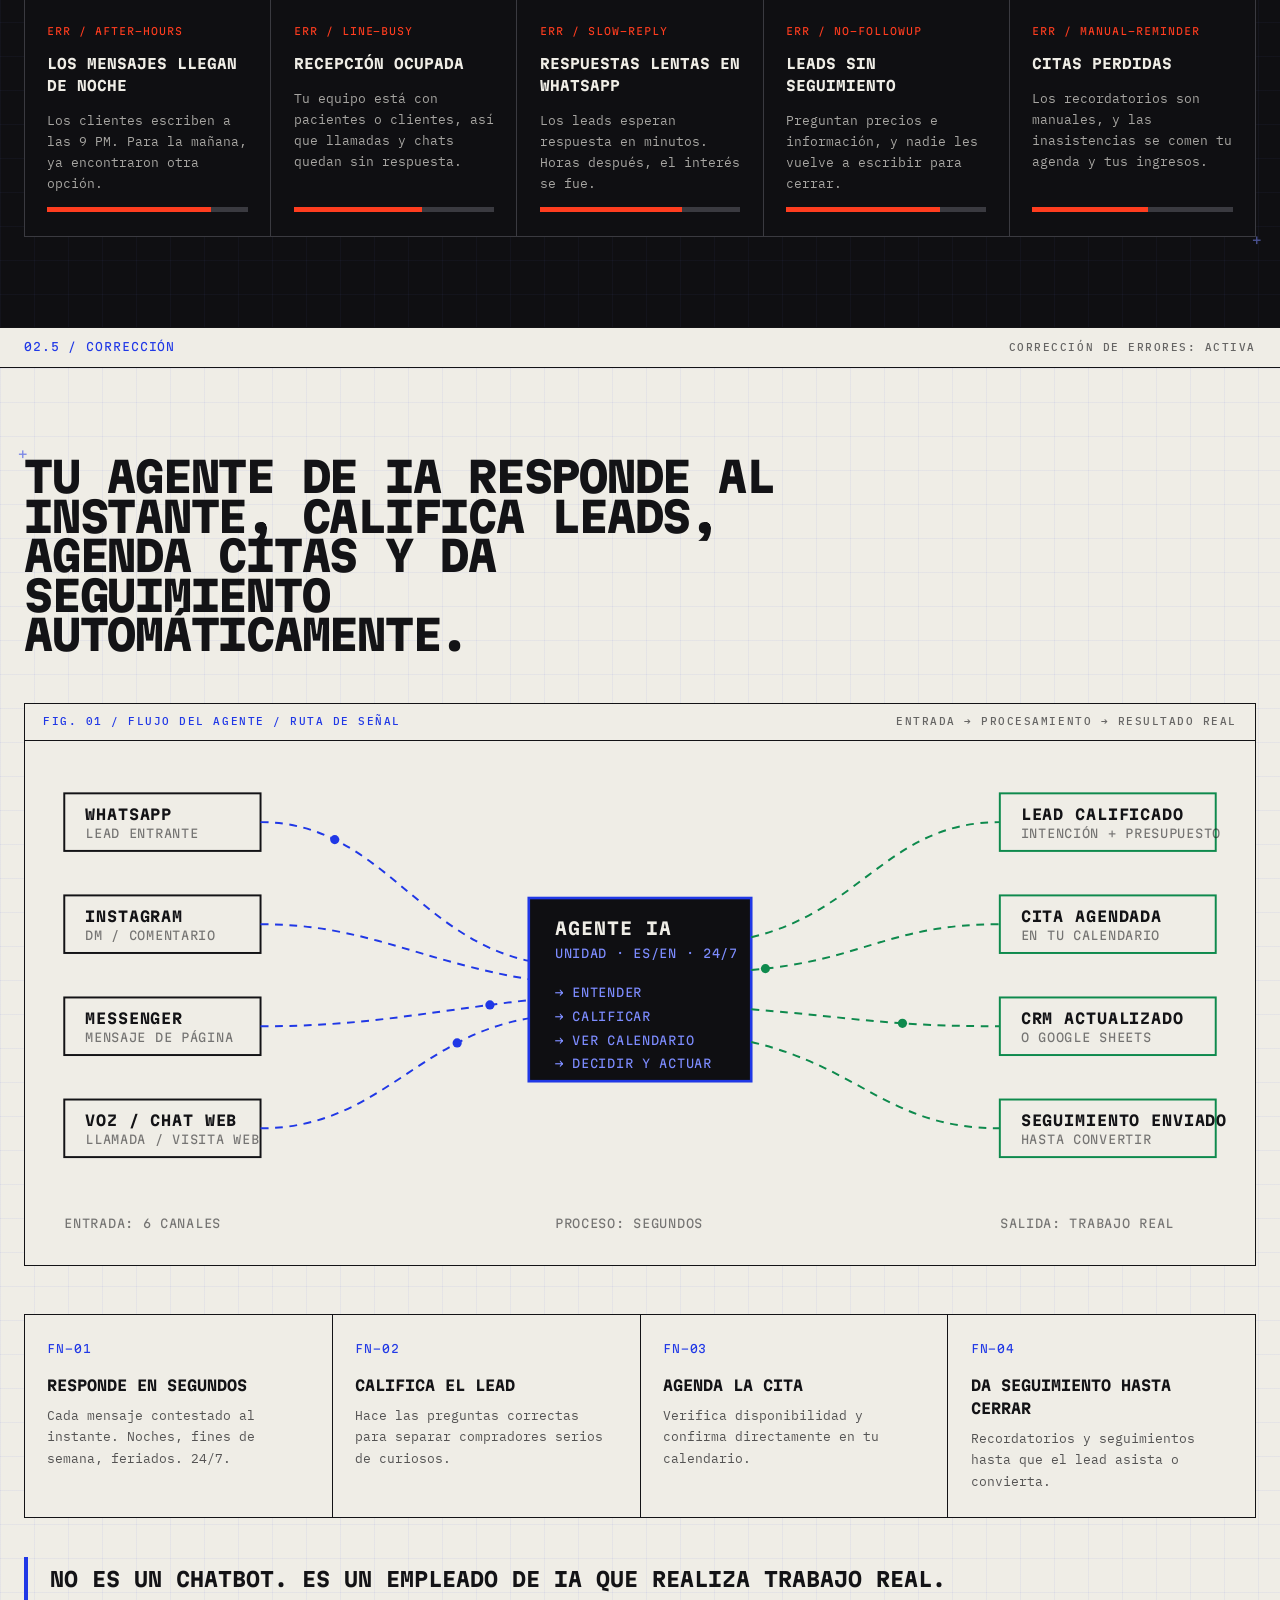
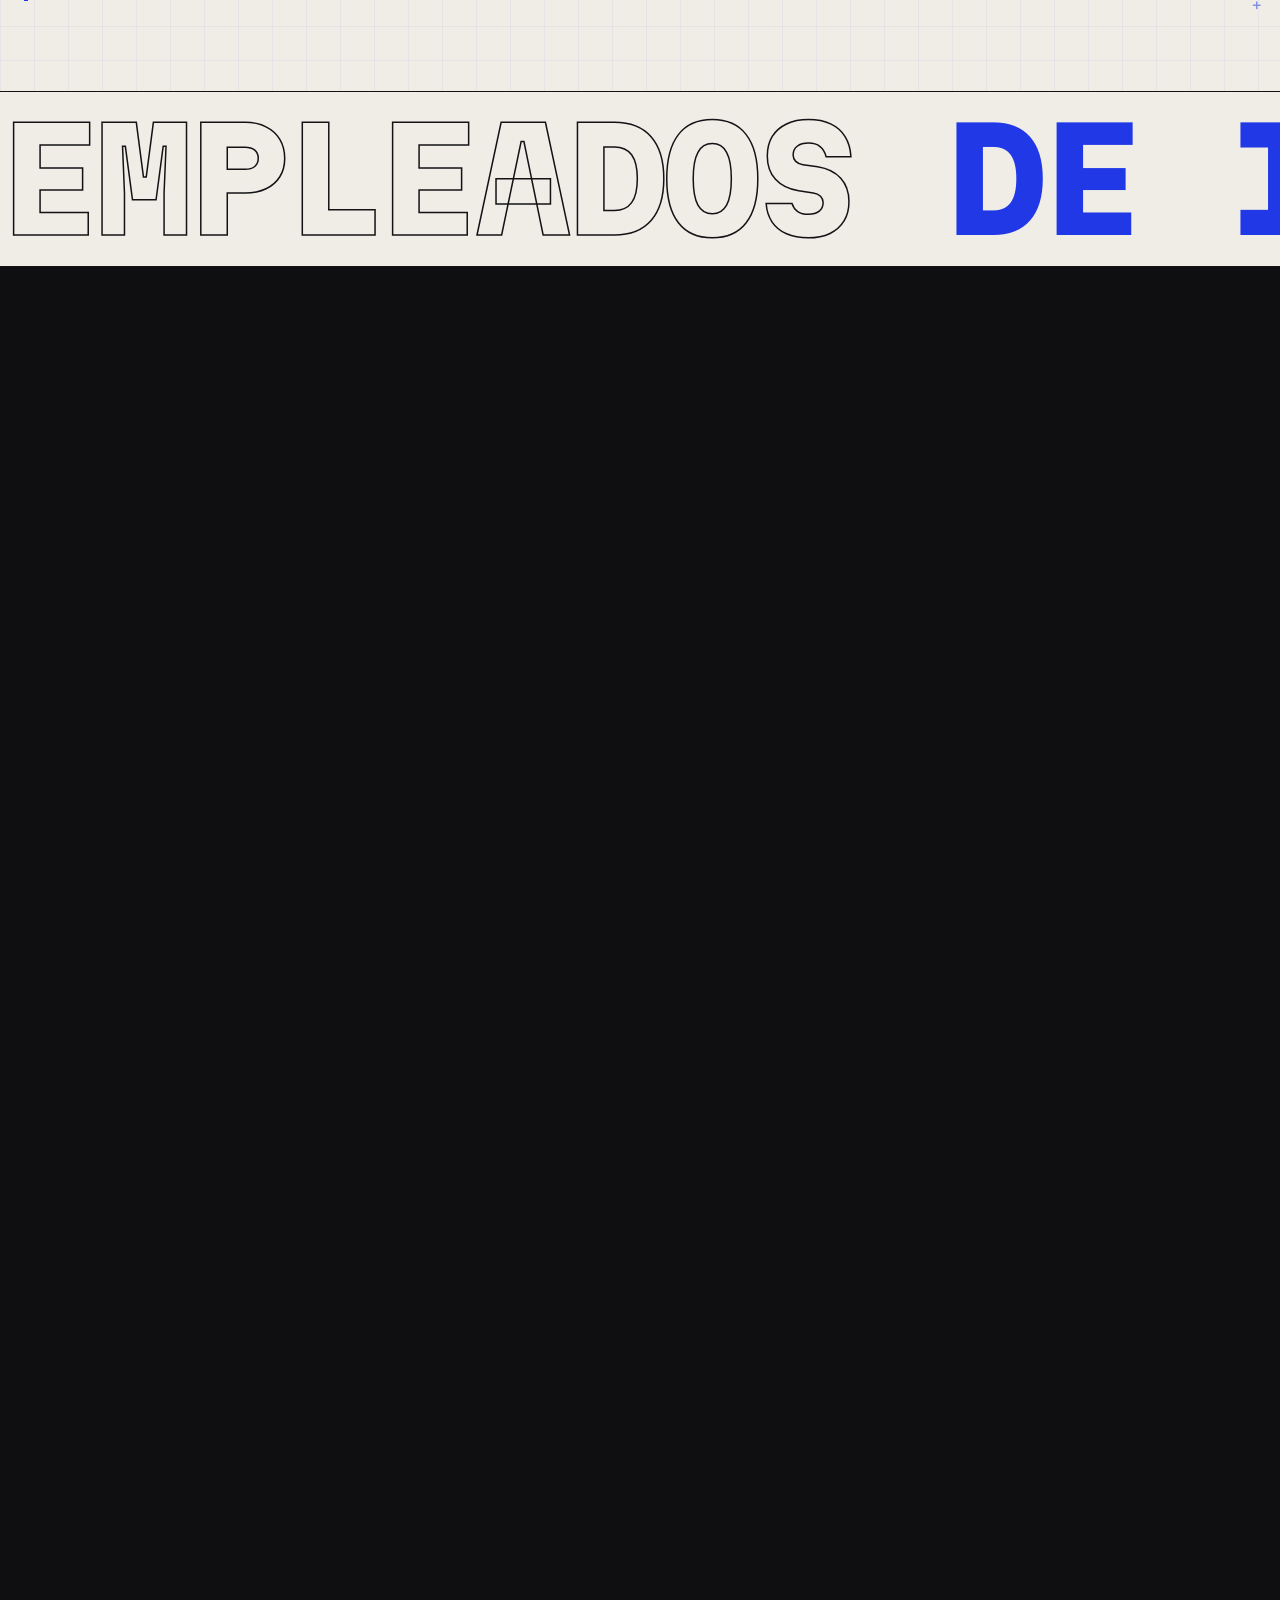
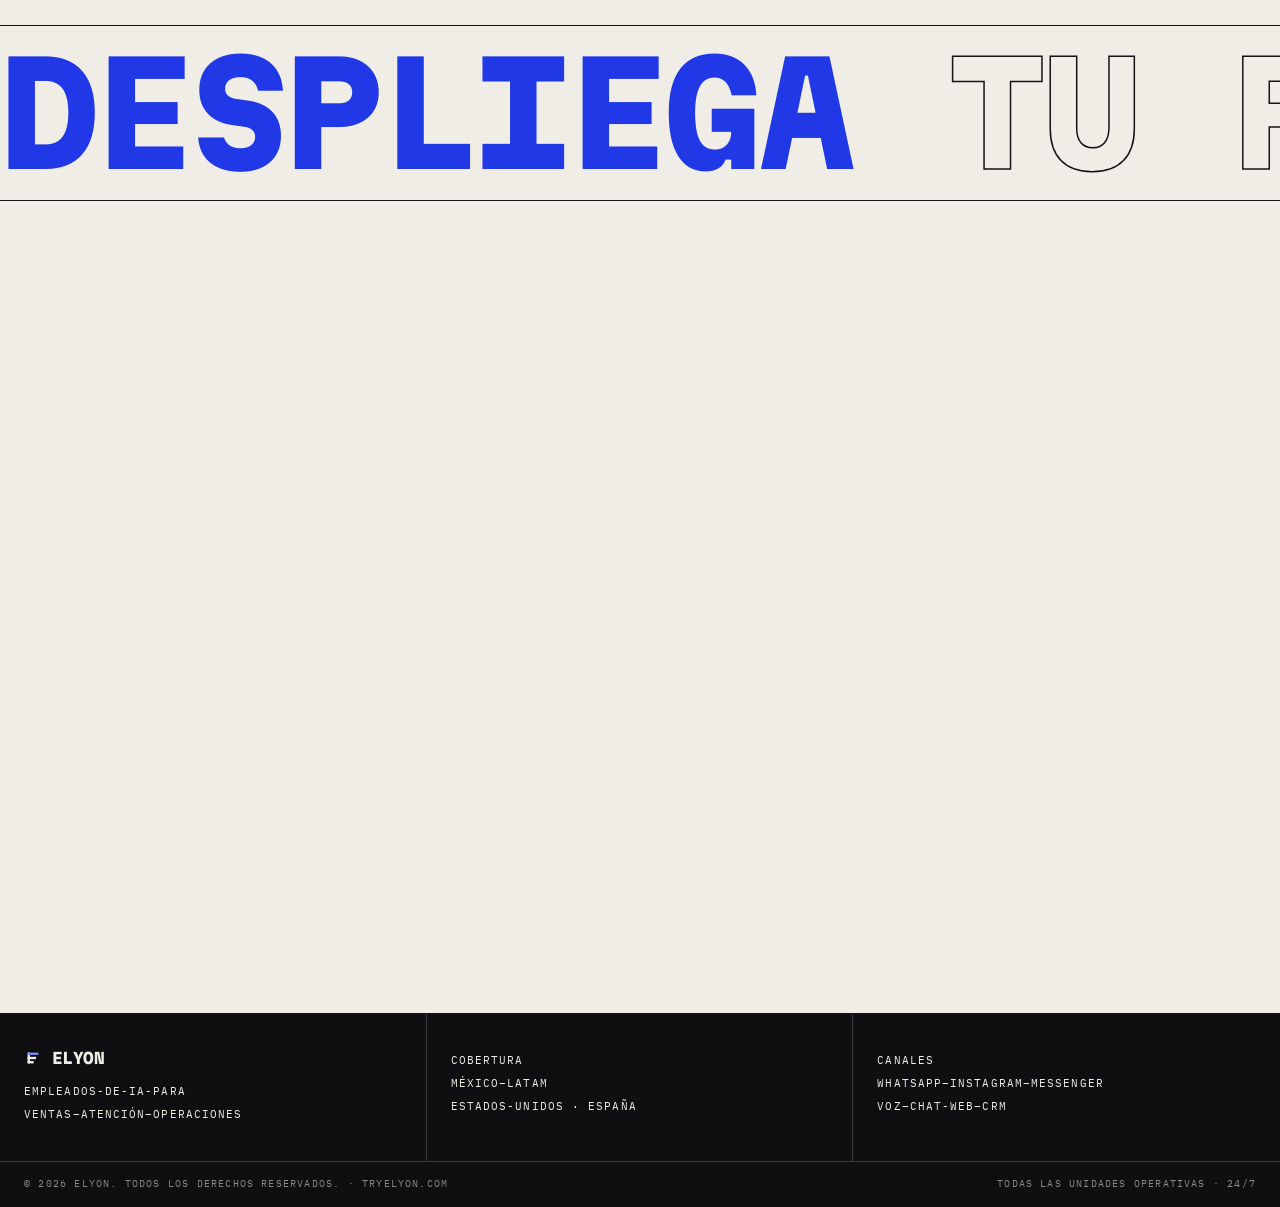
==== commit e0a7ab00: "Default language Spanish for all visitors; ROI calculator defaults to MXN" ====
--- a/index.html
+++ b/index.html
@@ -1,5 +1,5 @@
 <!DOCTYPE html>
-<html lang="en">
+<html lang="es">
 <head>
 <meta charset="UTF-8">
 <meta name="viewport" content="width=device-width, initial-scale=1.0">
@@ -1580,8 +1580,7 @@
 }
 function detectLang(){
   try{const saved=localStorage.getItem('elyon-lang');if(saved==='es'||saved==='en')return saved;}catch(e){}
-  const nav=(navigator.languages&&navigator.languages[0])||navigator.language||'en';
-  return nav.toLowerCase().startsWith('es')?'es':'en';
+  return 'es'; // Spanish is the site's base language; EN available via the toggle
 }
 
 /* ---- ticker (seamless loop, language-aware) ---- */
@@ -1781,7 +1780,7 @@
 
 /* ---- init ---- */
 setLang(detectLang());
-if(window.setRoiCur)setRoiCur(currentLang==='es'?'MXN':'USD');
+if(window.setRoiCur)setRoiCur('MXN');
 </script>
 </body>
 </html>
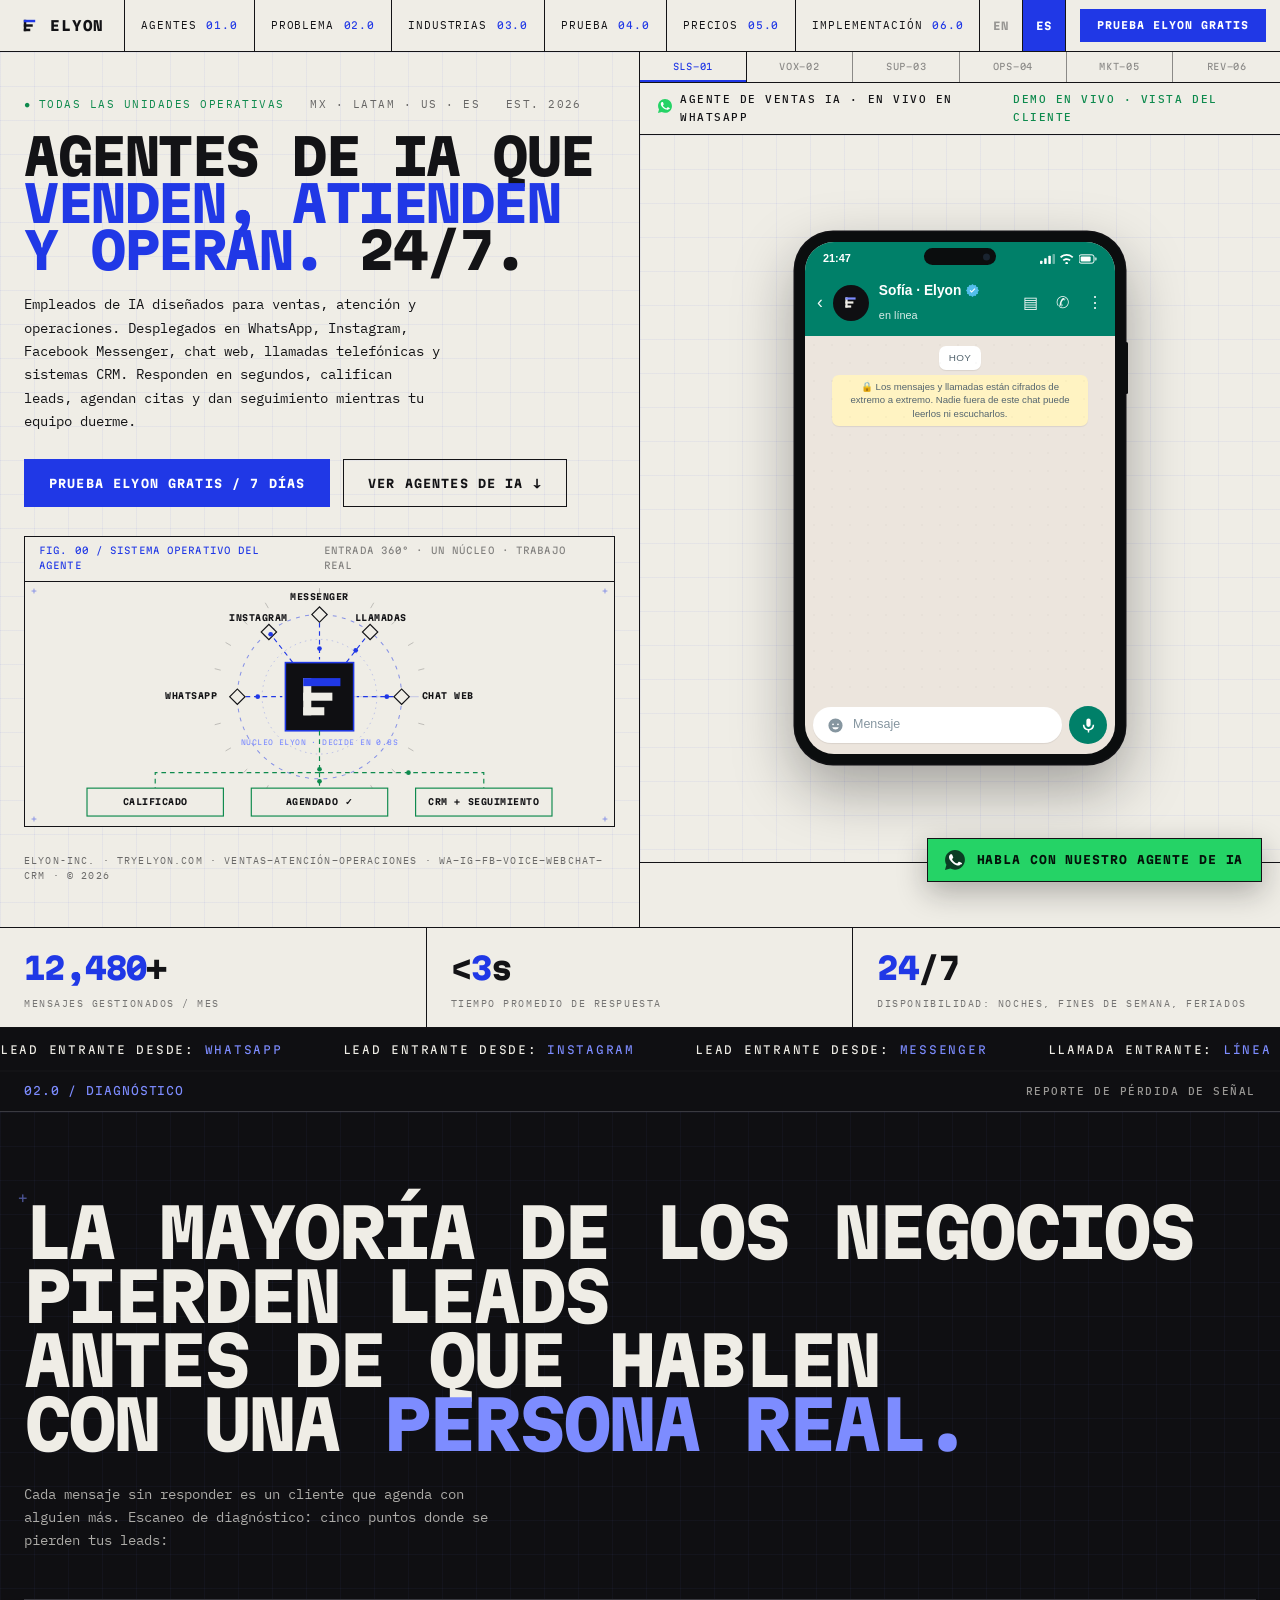
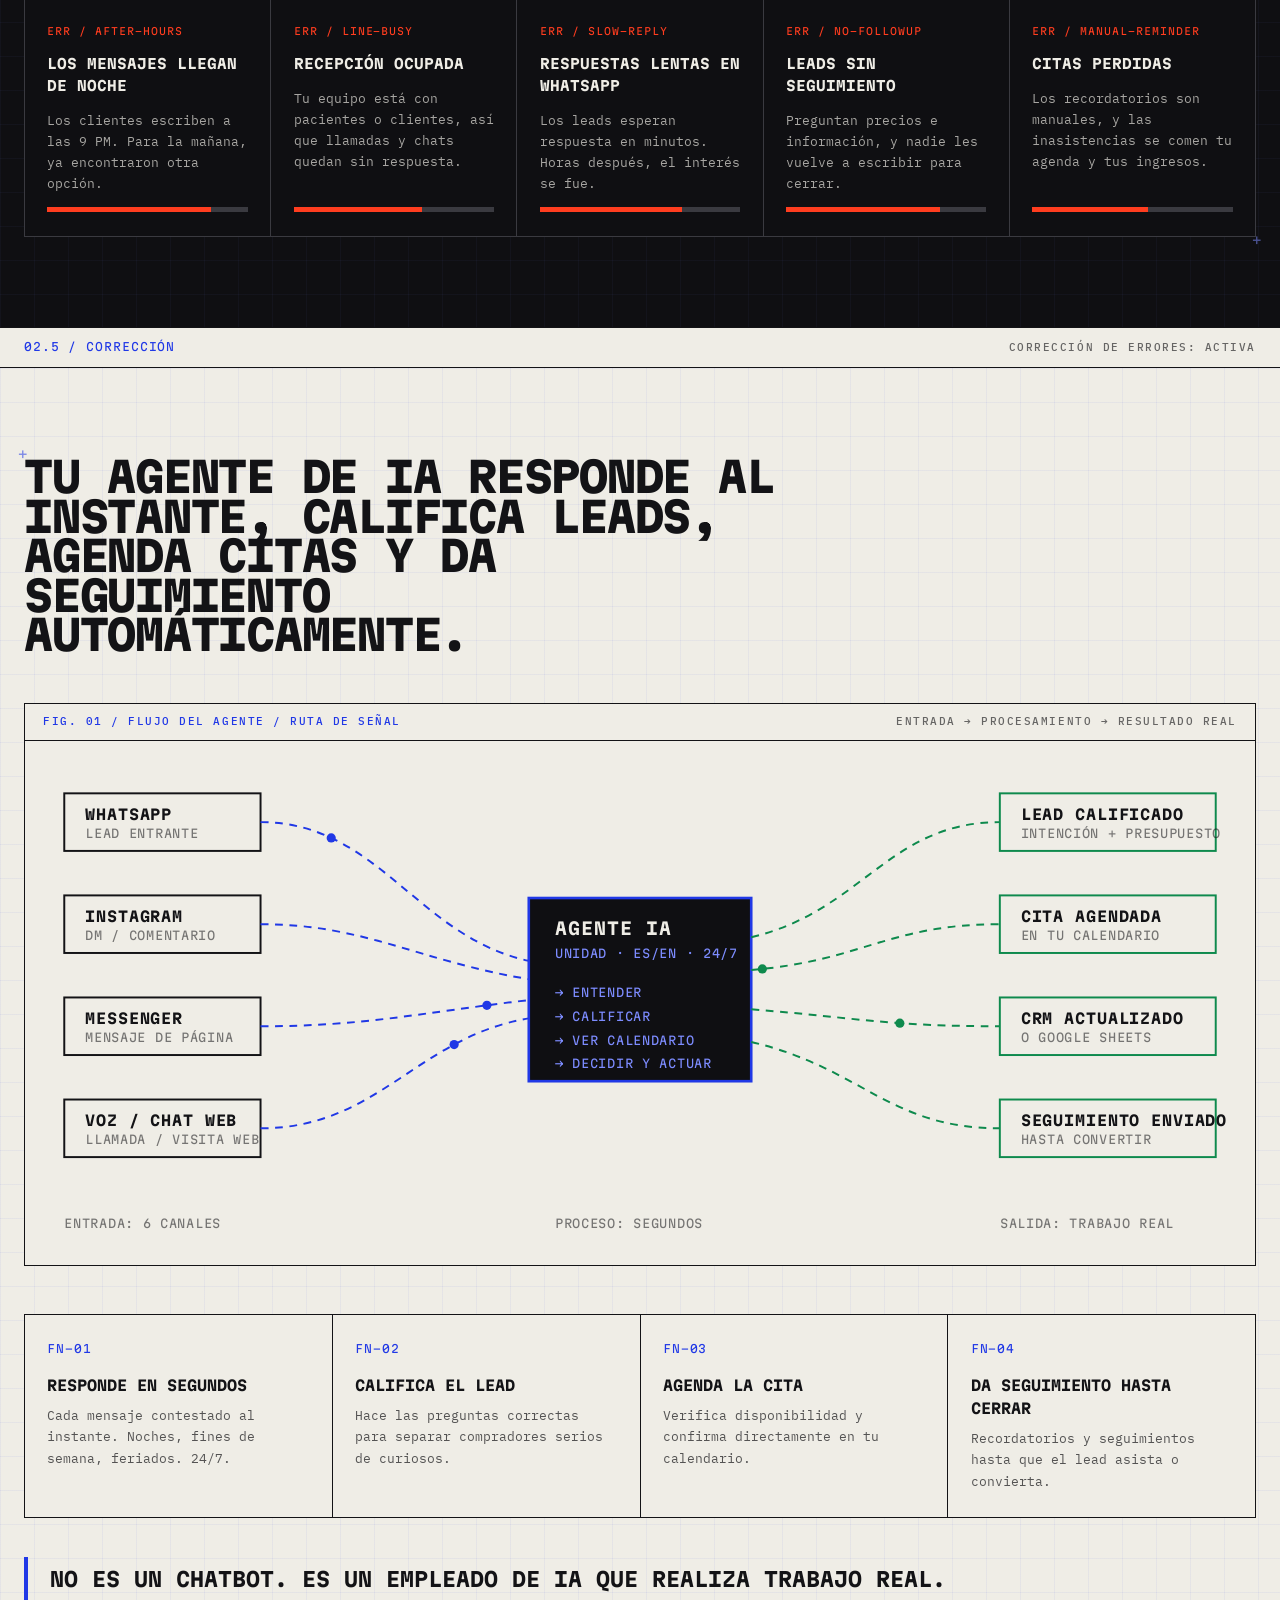
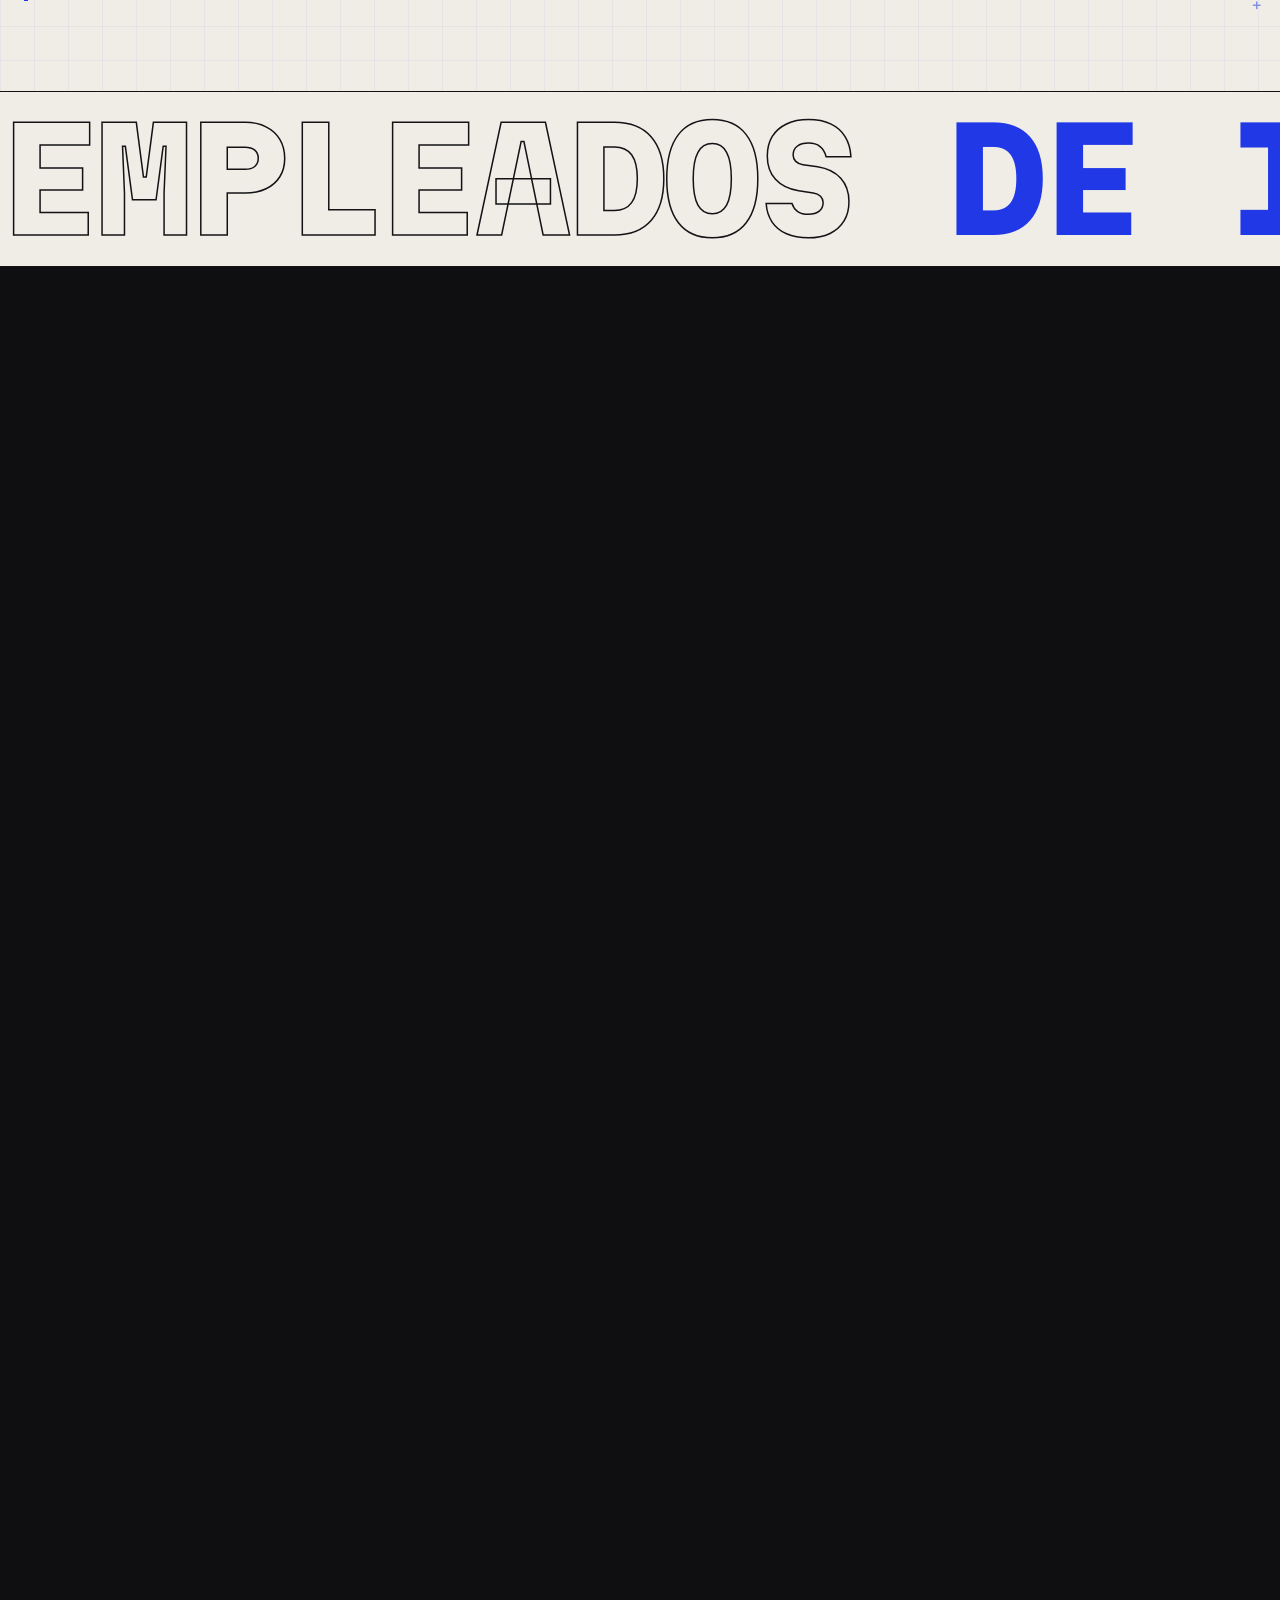
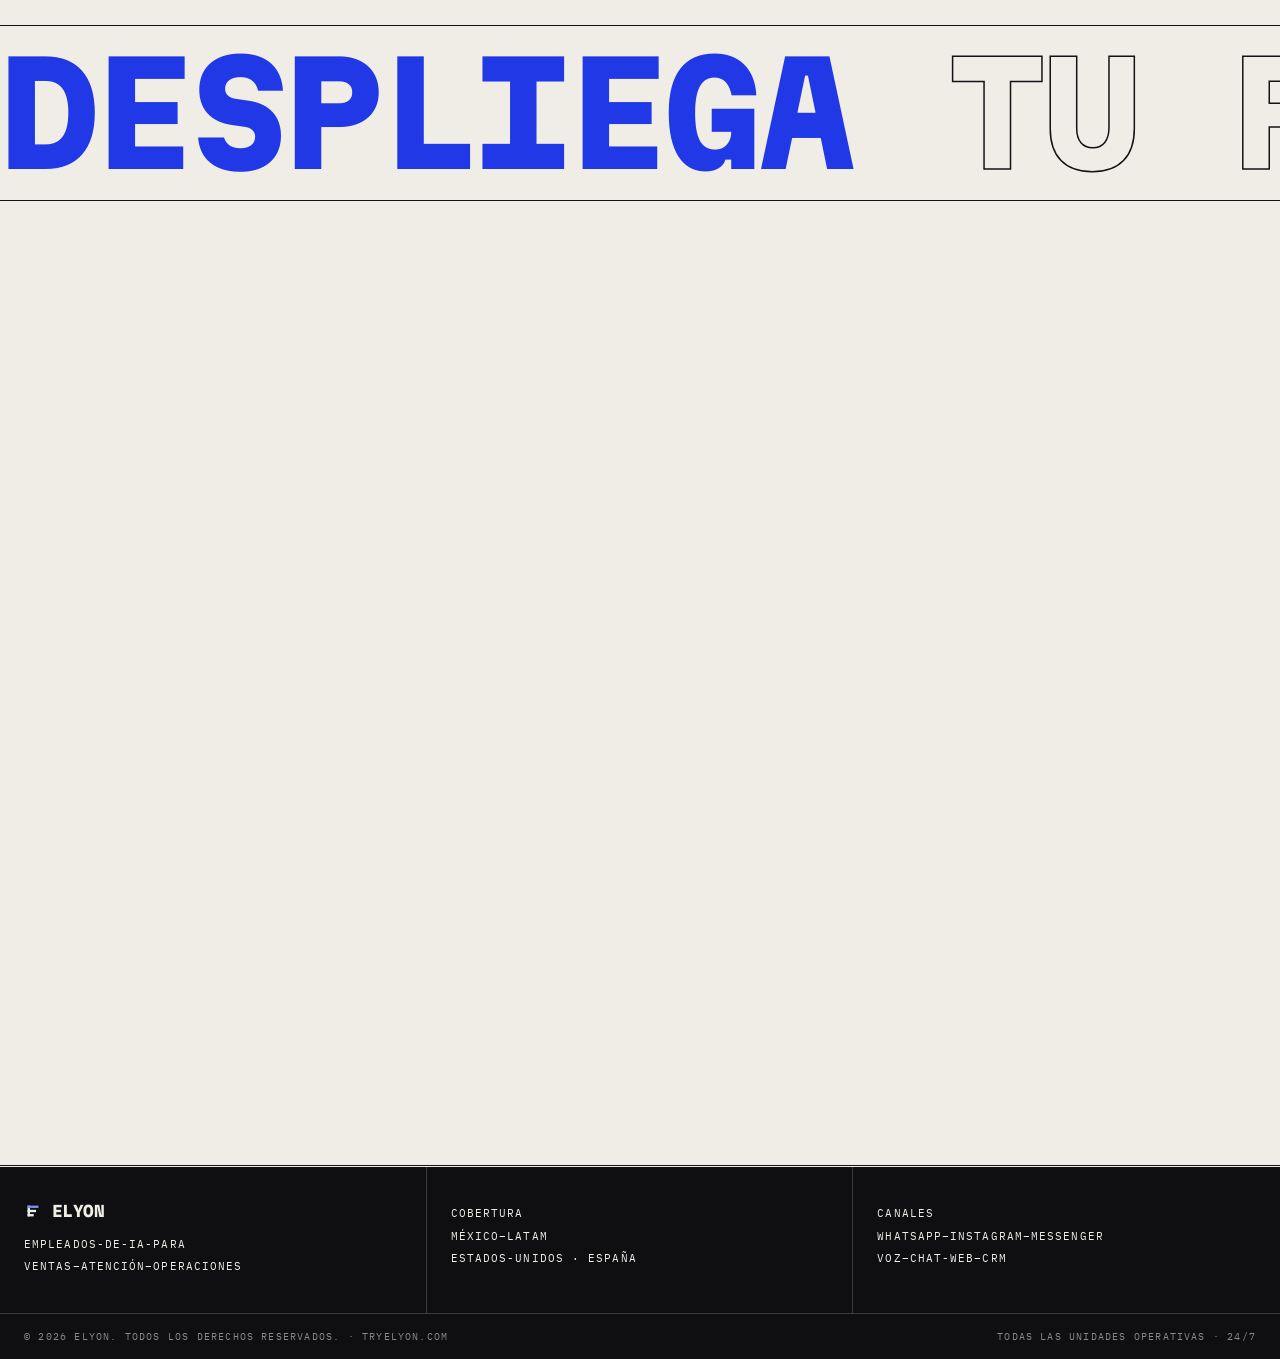
==== commit 6b2f857f: "Add Zadarma browser-call widget: live voice-agent demo in contact section, brand-styled, Spanish" ====
--- a/index.html
+++ b/index.html
@@ -633,6 +633,10 @@
 .wa-float:hover{transform:translateY(-2px)}
 .wa-float svg{width:20px;height:20px;flex:none}
 @media (max-width:640px){.wa-float span.txt{display:none}.wa-float{padding:.8rem}}
+/* voice call widget frame */
+.voice-demo{border:1.5px dashed var(--rule);padding:1.2rem 1.4rem;margin-top:22px}
+#myZadarmaCallmeWidget19189{min-height:44px}
+
 /* ==========================================================
    RESPONSIVE
    ========================================================== */
@@ -1325,6 +1329,10 @@
         <button class="btn fill" type="submit" data-i18n="f.submit">Request Free Trial →</button>
         <p class="f-note" id="fNote" data-i18n="f.note">We reply on WhatsApp within one business day. No payment required.</p>
       </form>
+      <div class="voice-demo rv">
+        <span class="lbl" style="color:var(--cobalt);display:block;margin-bottom:.7rem" data-i18n="vw.h">VOX / Prefer to talk? Call our AI voice agent now, free from your browser</span>
+        <div id="myZadarmaCallmeWidget19189"></div>
+      </div>
     </div>
   </div></div>
 </section>
@@ -1361,6 +1369,7 @@
    ES lives in the dictionary below. Edit freely.
    ========================================================== */
 const ES = {
+  'vw.h':'VOX / ¿Prefiere hablar? Llame a nuestro agente de voz IA ahora, gratis desde su navegador',
   'roi.cur':'Moneda',
   'tr.cap':'La prueba incluye hasta 150 conversaciones de IA + 30 minutos de voz. Sin tarjeta.',
   'gua.4':'<b style="color:var(--ok)">Garantía de 30 días:</b> si no hay citas agendadas en tu primer mes pagado, reembolso total',
@@ -1782,5 +1791,53 @@
 setLang(detectLang());
 if(window.setRoiCur)setRoiCur('MXN');
 </script>
+
+<!-- ZADARMA VOICE WIDGET: browser call straight to the Elyon AI voice agent (SIP 578898_100) -->
+<script>
+var myZadarmaCallmeWidget19189;
+var myZadarmaCallmeWidgetFn19189 = function() {
+  myZadarmaCallmeWidget19189 = new ZadarmaCallmeWidget("myZadarmaCallmeWidget19189");
+  myZadarmaCallmeWidget19189.create({
+    "widgetId": "59hf58uPfzKc1eysTFuLz6FXJUp9xxJ5b7f1Chah8pmXLRtupaKRb64FphdpxNz3vzUej9L8d2k13vzN383gntV35MjbaXpu555795e60233a0998c2bfd393f8ec0c9",
+    "sipId": "578898_100",
+    "domElement": "myZadarmaCallmeWidget19189"
+  }, {
+    "shape": "square",
+    "language": "es",
+    "width": "auto",
+    "dtmf": false,
+    "font": "'IBM Plex Mono', ui-monospace, monospace",
+    "color_call": "rgb(255, 255, 255)",
+    "color_bg_call": "rgb(32, 56, 230)",
+    "color_border_call": "rgb(125, 140, 255)",
+    "is_custom_hover": 1,
+    "color_call_hover": "rgb(255, 255, 255)",
+    "bg_call_hover": "rgb(21, 39, 180)",
+    "border_call_hover": "rgb(125, 140, 255)",
+    "color_connection": "rgb(255, 255, 255)",
+    "color_bg_connection": "rgb(14, 138, 77)",
+    "color_border_connection": "rgb(96, 200, 152)",
+    "color_calling": "rgb(255, 255, 255)",
+    "color_bg_calling": "rgb(255, 181, 0)",
+    "color_border_calling": "rgb(255, 218, 128)",
+    "color_ended": "rgb(255, 255, 255)",
+    "color_bg_ended": "rgb(164, 164, 164)",
+    "color_border_ended": "rgb(210, 210, 210)"
+  });
+};
+if (window.addEventListener) { window.addEventListener('load', myZadarmaCallmeWidgetFn19189, false); }
+else if (window.attachEvent) { window.attachEvent('onload', myZadarmaCallmeWidgetFn19189); }
+document.getElementById('myZadarmaCallmeWidget19189').addEventListener('click', function(){
+  if (typeof trackEvent === 'function') trackEvent('voice_widget_call');
+});
+</script>
+<div id="zadarmaScripts"></div>
+<script>
+(function() {
+  var script = document.createElement('script');
+  script.src = 'https://my.zadarma.com/callmewidget/v2.0.9/loader.js';
+  document.getElementById('zadarmaScripts').appendChild(script);
+}());
+</script>
 </body>
 </html>
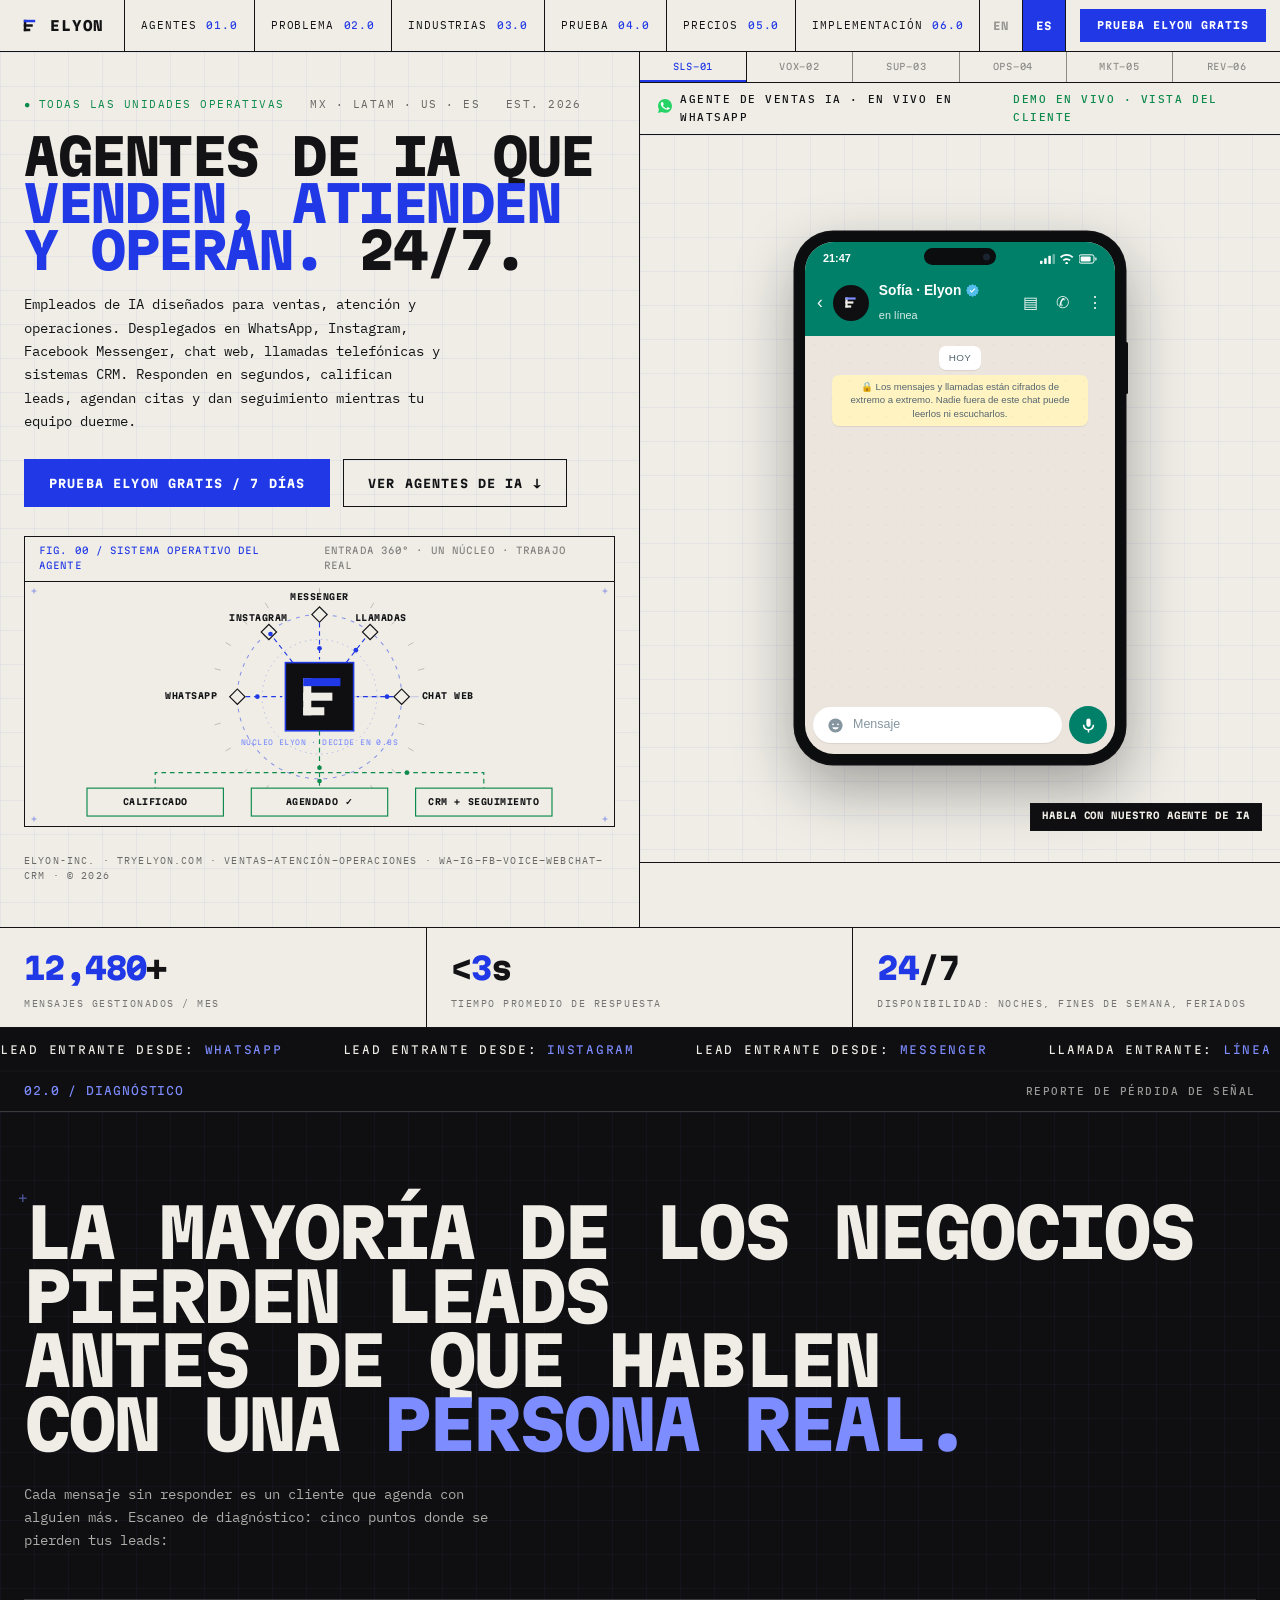
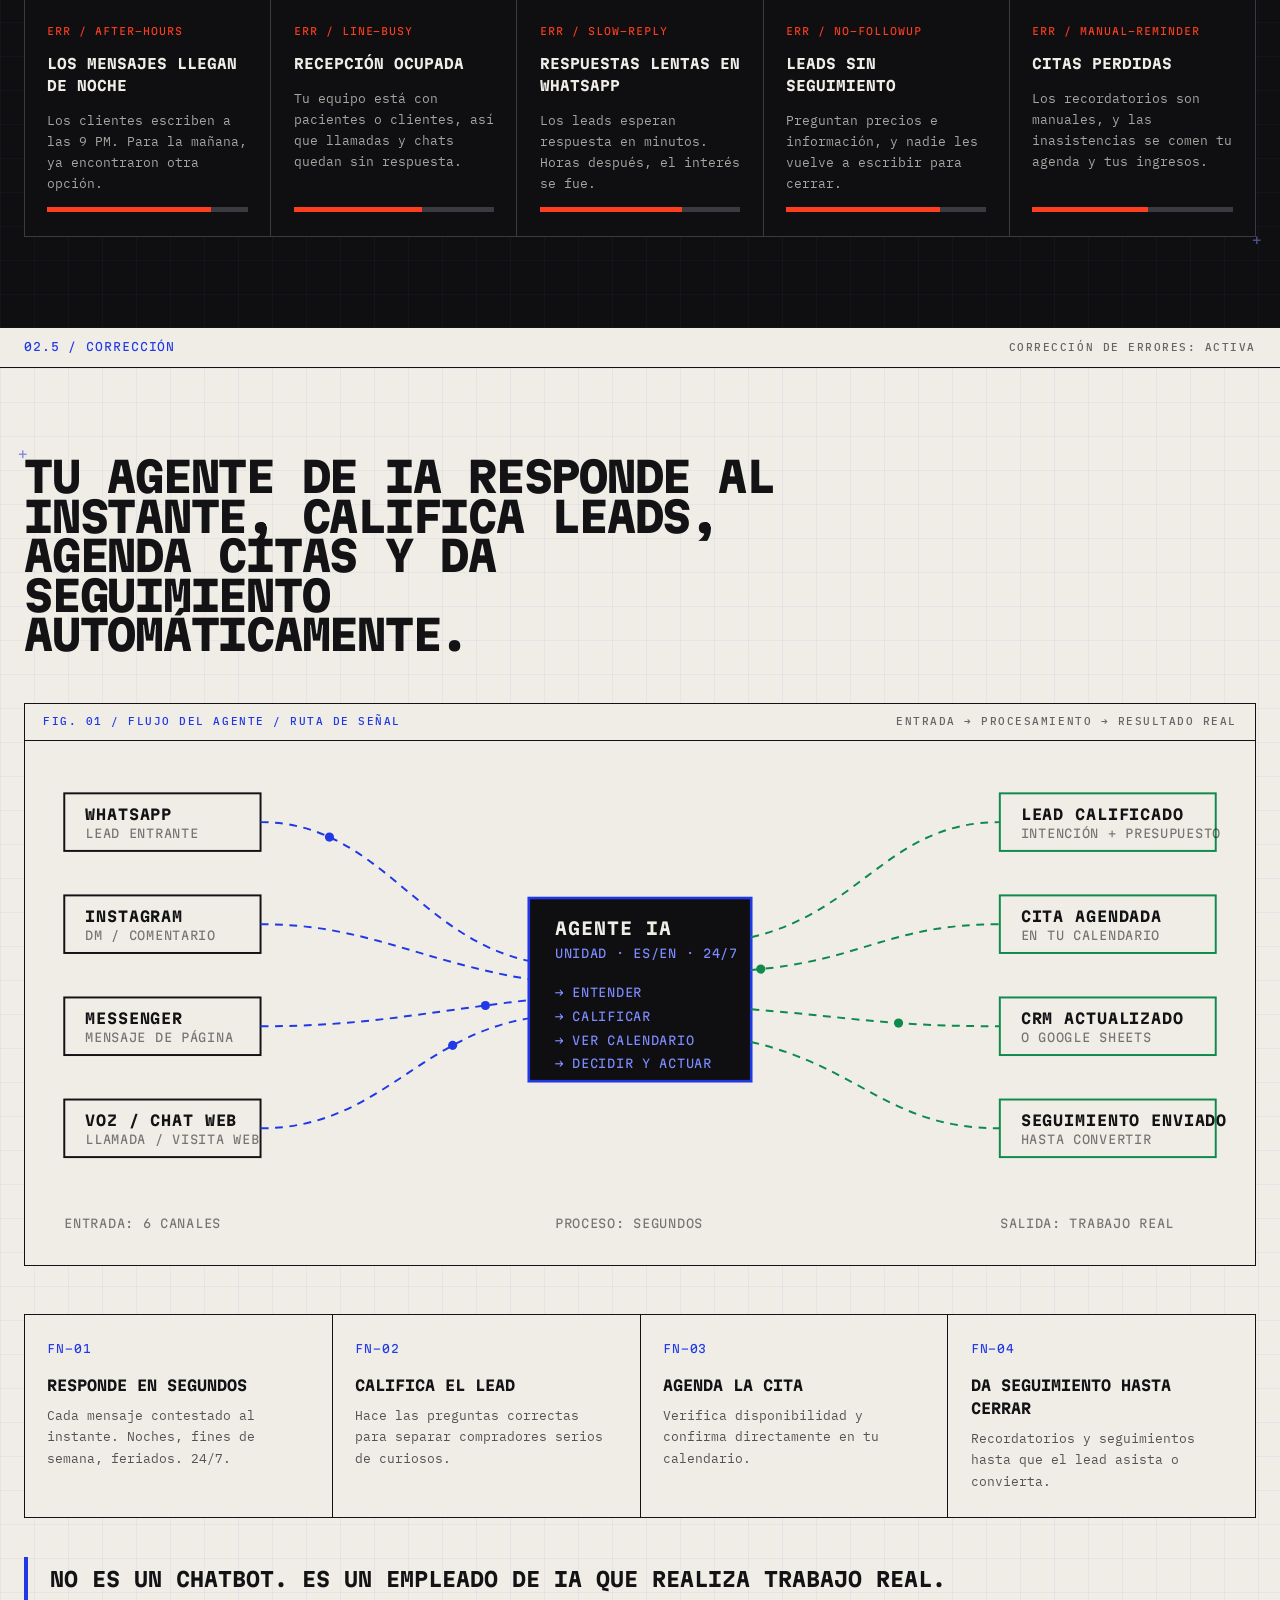
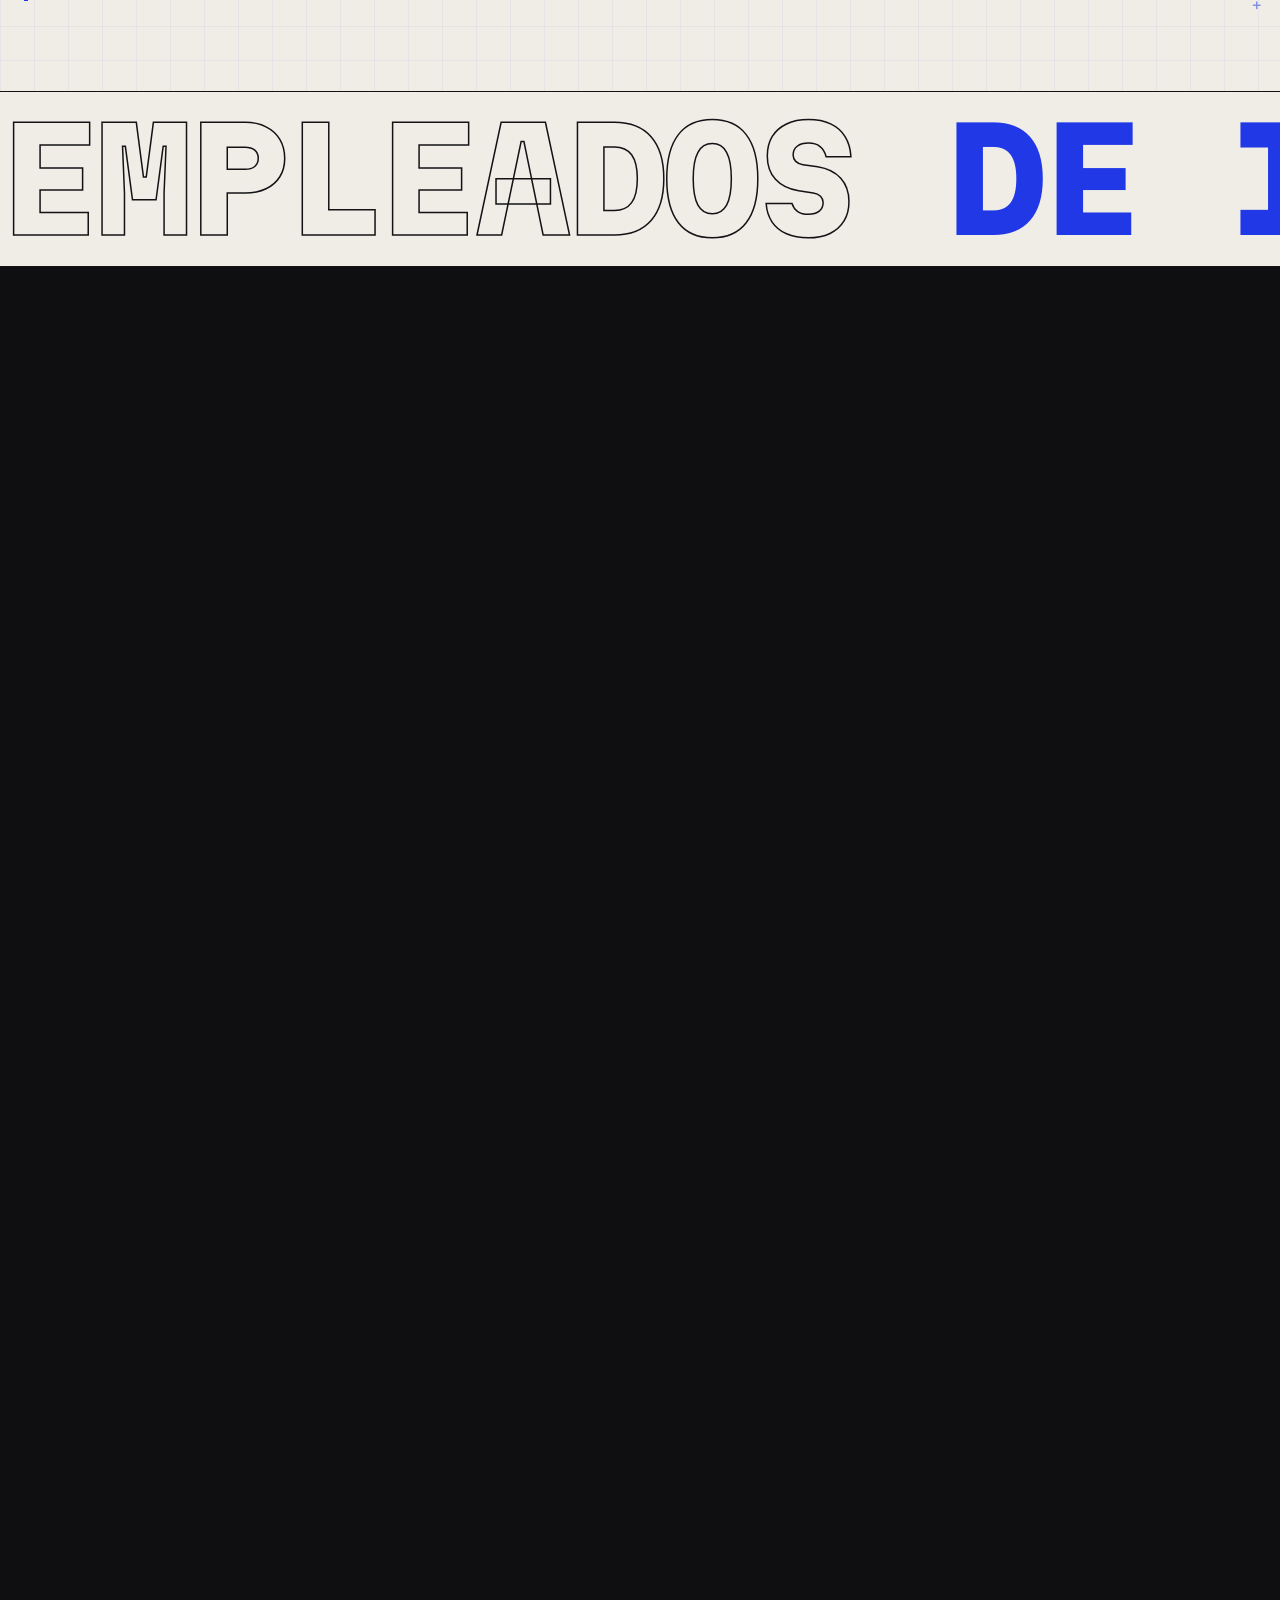
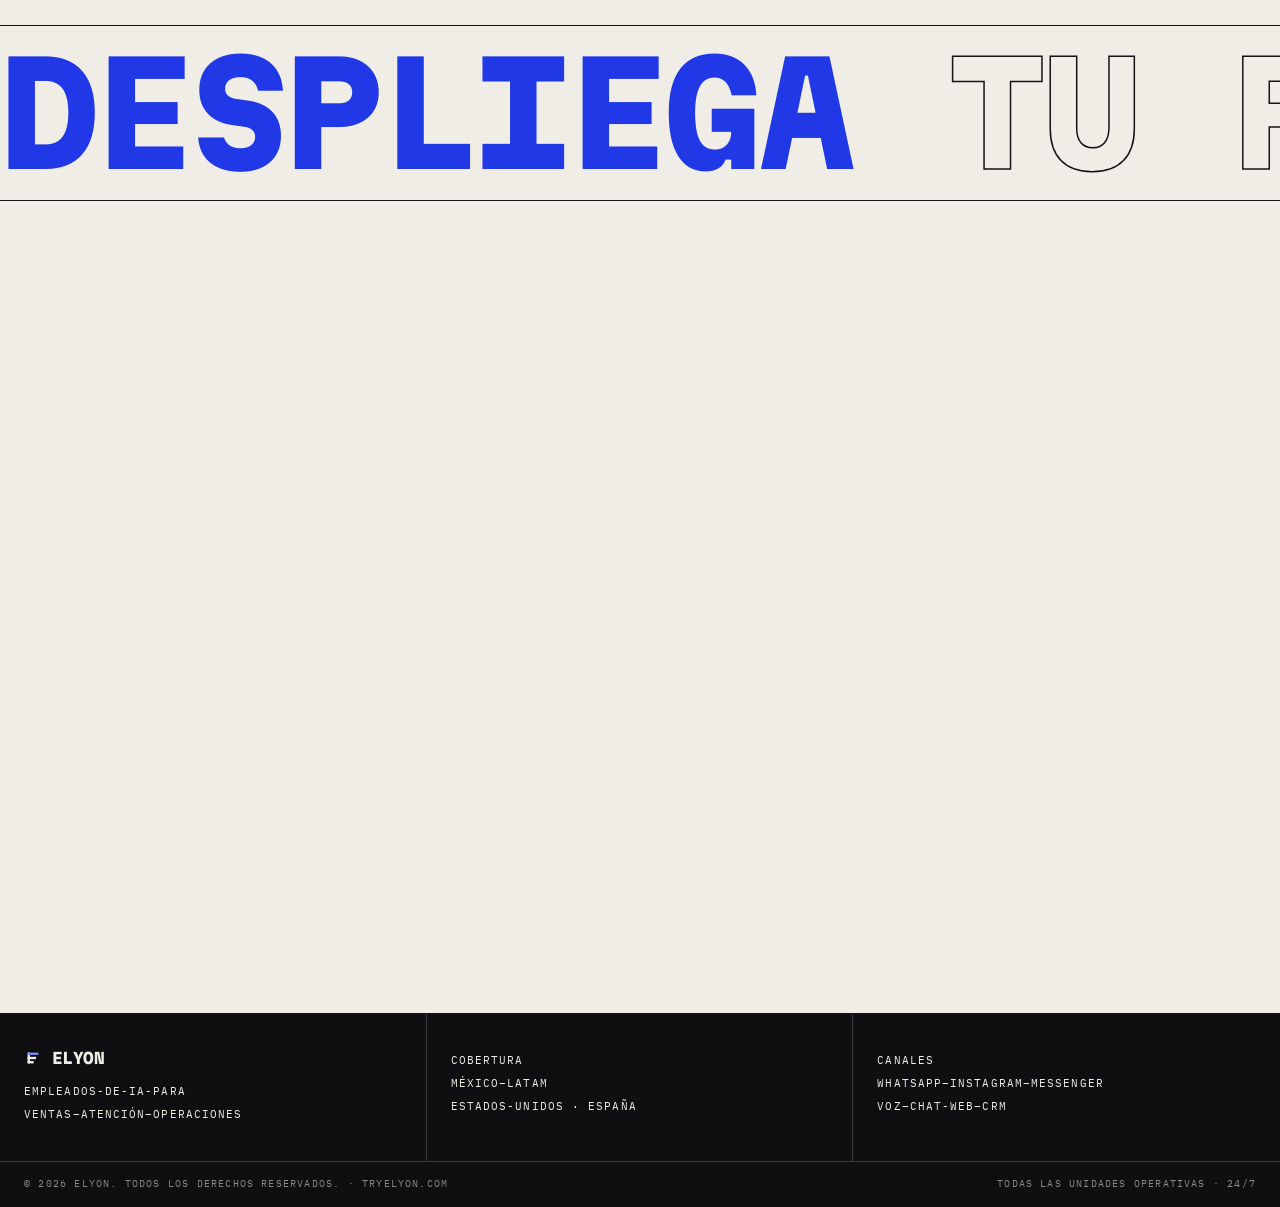
==== commit cb57b543: "Floating CTA is now the browser voice-call widget (replaces WhatsApp float); form still hands off to" ====
--- a/index.html
+++ b/index.html
@@ -626,16 +626,11 @@
 /* ==========================================================
    FLOATING WHATSAPP DEMO CTA
    ========================================================== */
-.wa-float{position:fixed;right:18px;bottom:18px;z-index:70;display:flex;align-items:center;gap:.7rem;
-  background:#25D366;color:#04120a;border:1.5px solid var(--rule);padding:.7rem 1.1rem;
-  font-family:var(--disp);font-weight:700;font-size:.7rem;letter-spacing:.08em;text-transform:uppercase;
-  box-shadow:0 10px 30px rgba(15,15,18,.3);transition:transform .15s}
-.wa-float:hover{transform:translateY(-2px)}
-.wa-float svg{width:20px;height:20px;flex:none}
-@media (max-width:640px){.wa-float span.txt{display:none}.wa-float{padding:.8rem}}
-/* voice call widget frame */
-.voice-demo{border:1.5px dashed var(--rule);padding:1.2rem 1.4rem;margin-top:22px}
-#myZadarmaCallmeWidget19189{min-height:44px}
+.call-float{position:fixed;right:18px;bottom:18px;z-index:70;display:flex;flex-direction:column;align-items:flex-end;gap:.45rem;max-width:min(320px,calc(100vw - 36px))}
+.call-float .call-tag{background:var(--carbon);color:var(--bone);border:1.5px solid var(--rule);padding:.35rem .7rem;
+  font-family:var(--disp);font-weight:700;font-size:.58rem;letter-spacing:.1em;text-transform:uppercase}
+#myZadarmaCallmeWidget19189{min-height:44px;box-shadow:0 10px 30px rgba(15,15,18,.3)}
+@media (max-width:640px){.call-float .call-tag{display:none}}
 
 /* ==========================================================
    RESPONSIVE
@@ -1329,10 +1324,6 @@
         <button class="btn fill" type="submit" data-i18n="f.submit">Request Free Trial →</button>
         <p class="f-note" id="fNote" data-i18n="f.note">We reply on WhatsApp within one business day. No payment required.</p>
       </form>
-      <div class="voice-demo rv">
-        <span class="lbl" style="color:var(--cobalt);display:block;margin-bottom:.7rem" data-i18n="vw.h">VOX / Prefer to talk? Call our AI voice agent now, free from your browser</span>
-        <div id="myZadarmaCallmeWidget19189"></div>
-      </div>
     </div>
   </div></div>
 </section>
@@ -1358,10 +1349,11 @@
 </footer>
 
 
-<!-- Floating demo CTA: number is set from the ELYON_WA constant in the script below -->
-<a class="wa-float" href="#"  target="_blank" rel="noopener" aria-label="Chat with our demo AI agent on WhatsApp">
-  <svg viewBox="0 0 24 24" aria-hidden="true"><path fill="#0b3d24" d="M12 0C5.4 0 .1 5.3.1 11.9c0 2.1.5 4.1 1.6 5.9L0 24l6.4-1.7c1.7.9 3.6 1.4 5.6 1.4 6.6 0 11.9-5.3 11.9-11.9C24 5.3 18.6 0 12 0z"/><path fill="#FFF" d="M19.1 16.9c-.3.8-1.5 1.5-2.4 1.7-.6.1-1.5.2-4.3-.9-3.6-1.5-5.9-5.2-6.1-5.4-.2-.2-1.5-1.9-1.5-3.7S5.7 6 6.1 5.6c.3-.3.7-.5 1-.5h.7c.2 0 .5-.1.8.6.3.8 1.1 2.6 1.2 2.8.1.2.2.4 0 .7-.1.3-.2.4-.4.7-.2.2-.4.5-.6.7-.2.2-.4.4-.2.8.2.4 1 1.7 2.2 2.7 1.5 1.3 2.8 1.8 3.2 1.9.4.2.6.2.9-.1.2-.3 1-1.2 1.3-1.6.3-.4.5-.3.9-.2.4.1 2.2 1 2.5 1.2.4.2.6.3.7.5.1.1.1.8-.2 1.6z"/></svg><span class="txt" data-i18n="wf.cta">Talk to our AI agent now</span>
-</a>
+<!-- Floating live demo: browser call to the Elyon AI voice agent (Zadarma widget renders here) -->
+<div class="call-float" aria-label="Call our AI voice agent from your browser">
+  <span class="call-tag" data-i18n="wf.cta">Talk to our AI agent now</span>
+  <div id="myZadarmaCallmeWidget19189"></div>
+</div>
 
 <script>
 /* ==========================================================
@@ -1369,7 +1361,6 @@
    ES lives in the dictionary below. Edit freely.
    ========================================================== */
 const ES = {
-  'vw.h':'VOX / ¿Prefiere hablar? Llame a nuestro agente de voz IA ahora, gratis desde su navegador',
   'roi.cur':'Moneda',
   'tr.cap':'La prueba incluye hasta 150 conversaciones de IA + 30 minutos de voz. Sin tarjeta.',
   'gua.4':'<b style="color:var(--ok)">Garantía de 30 días:</b> si no hay citas agendadas en tu primer mes pagado, reembolso total',
@@ -1749,11 +1740,6 @@
 const UTM=(()=>{const p=new URLSearchParams(location.search),o={};
   ['utm_source','utm_medium','utm_campaign','utm_content'].forEach(k=>{if(p.get(k))o[k]=p.get(k)});return o})();
 
-/* point the floating button at the configured number */
-(function(){const f=document.querySelector('.wa-float');
-  if(f){f.href='https://wa.me/'+ELYON_WA+'?text='+encodeURIComponent(currentLang==='es'?'Hola Elyon, quiero ver el agente en acción':'Hi Elyon, I want to see the agent in action');
-    f.addEventListener('click',()=>trackEvent('wa_float_click',UTM));}})();
-
 /* CTA + tab tracking (delegated) */
 document.addEventListener('click',e=>{
   const a=e.target.closest('a.btn[href="#channel"]');
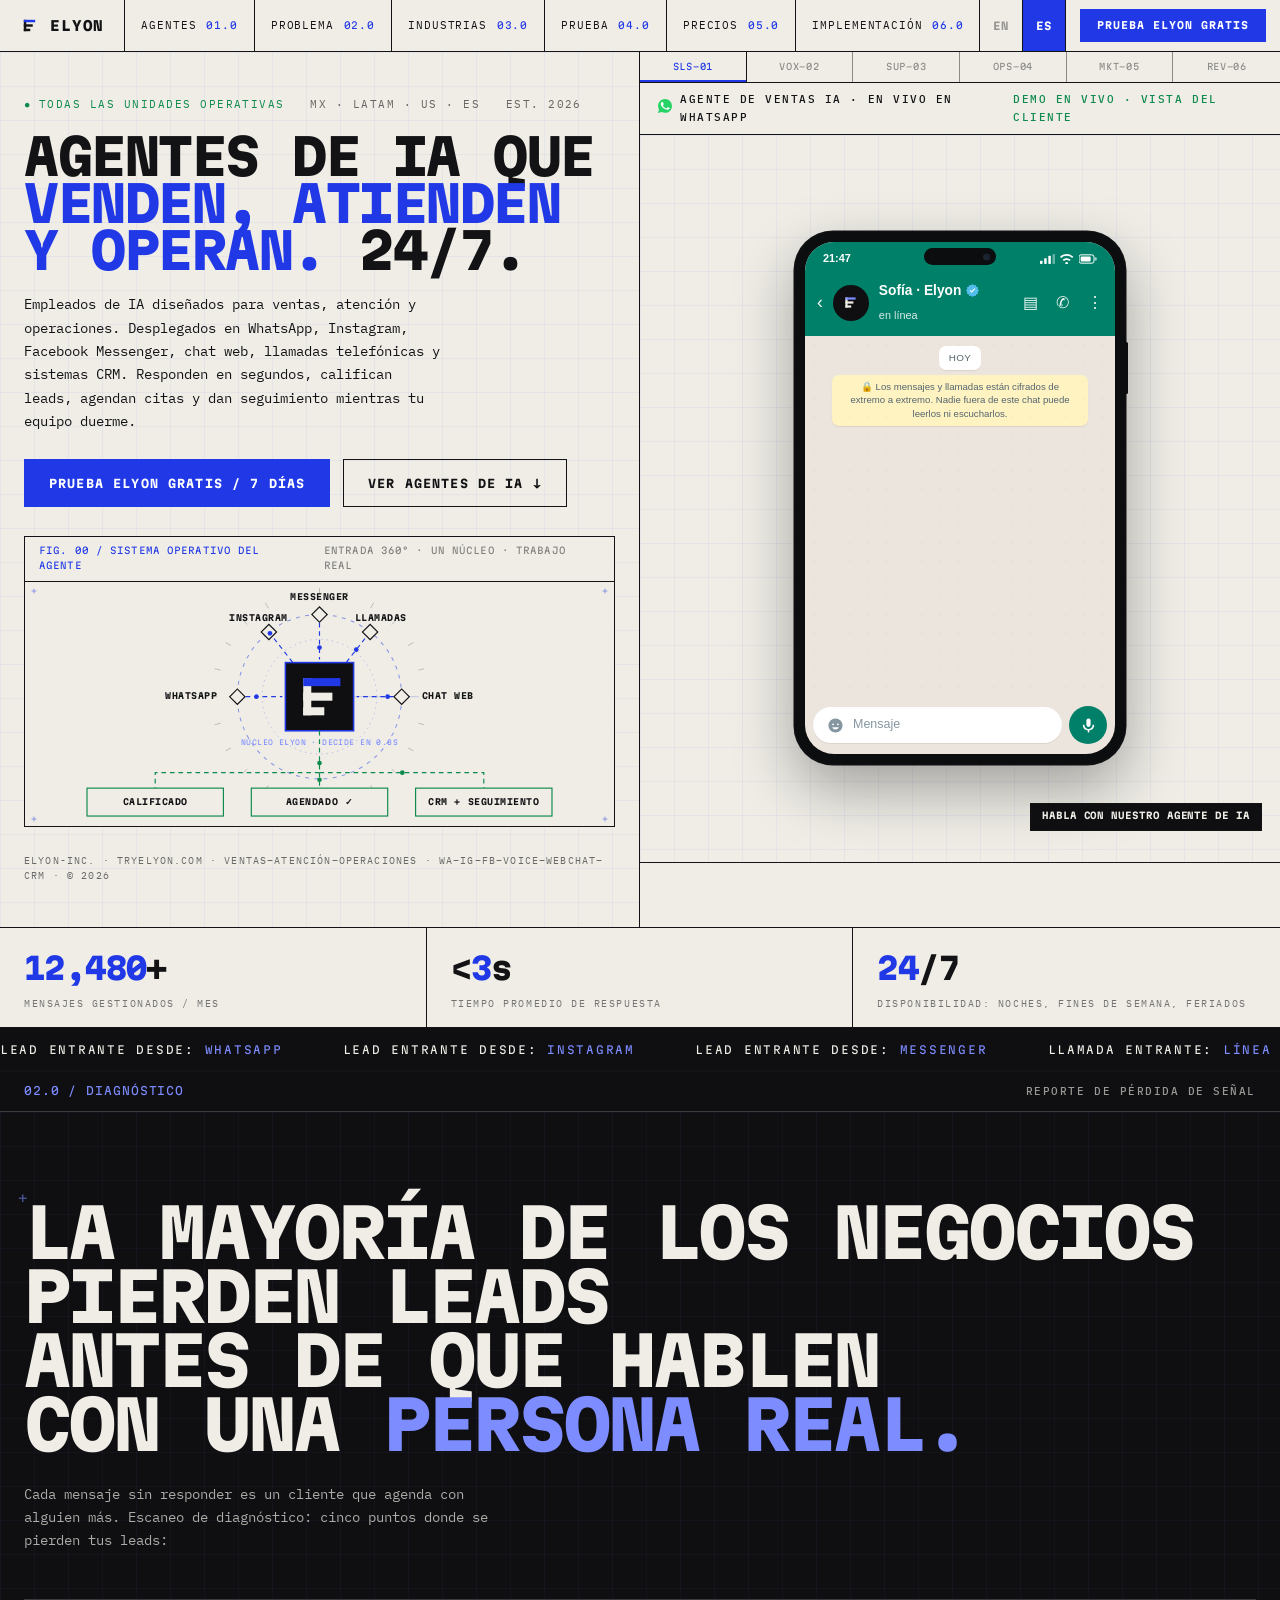
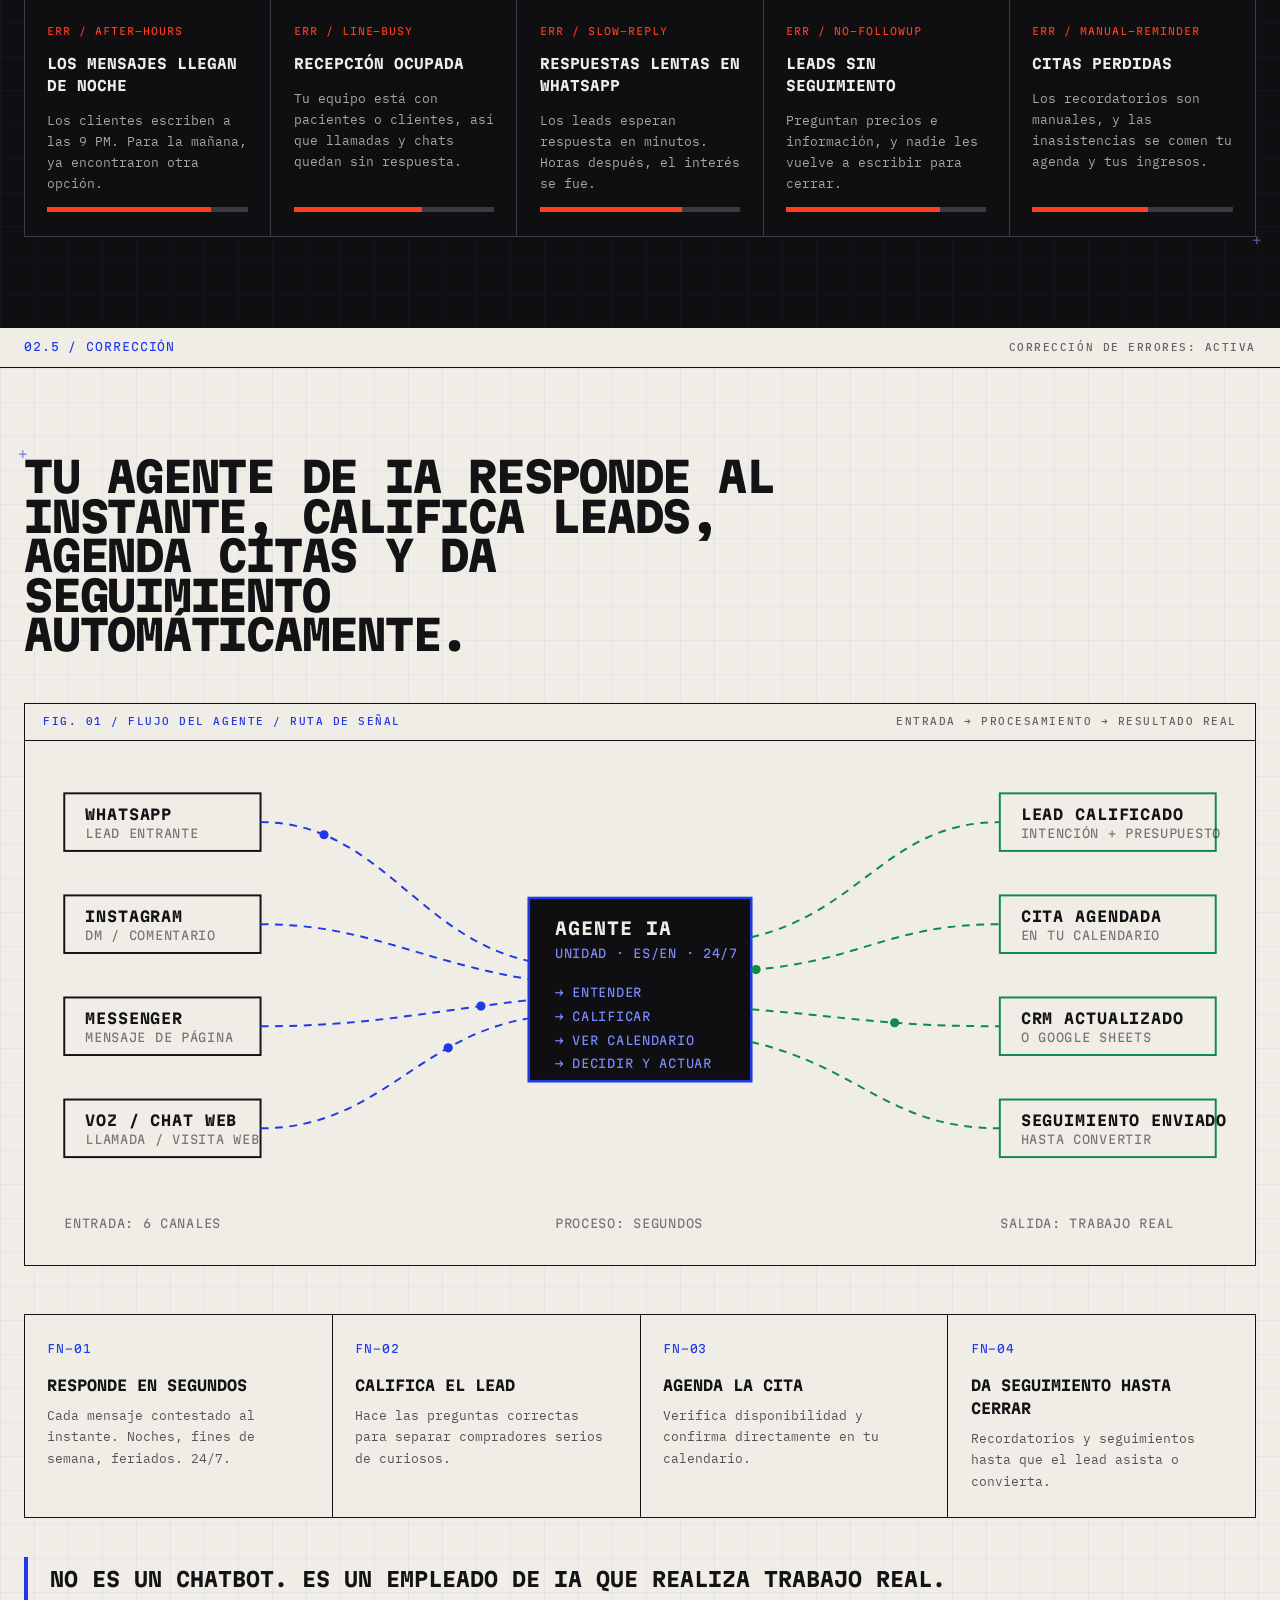
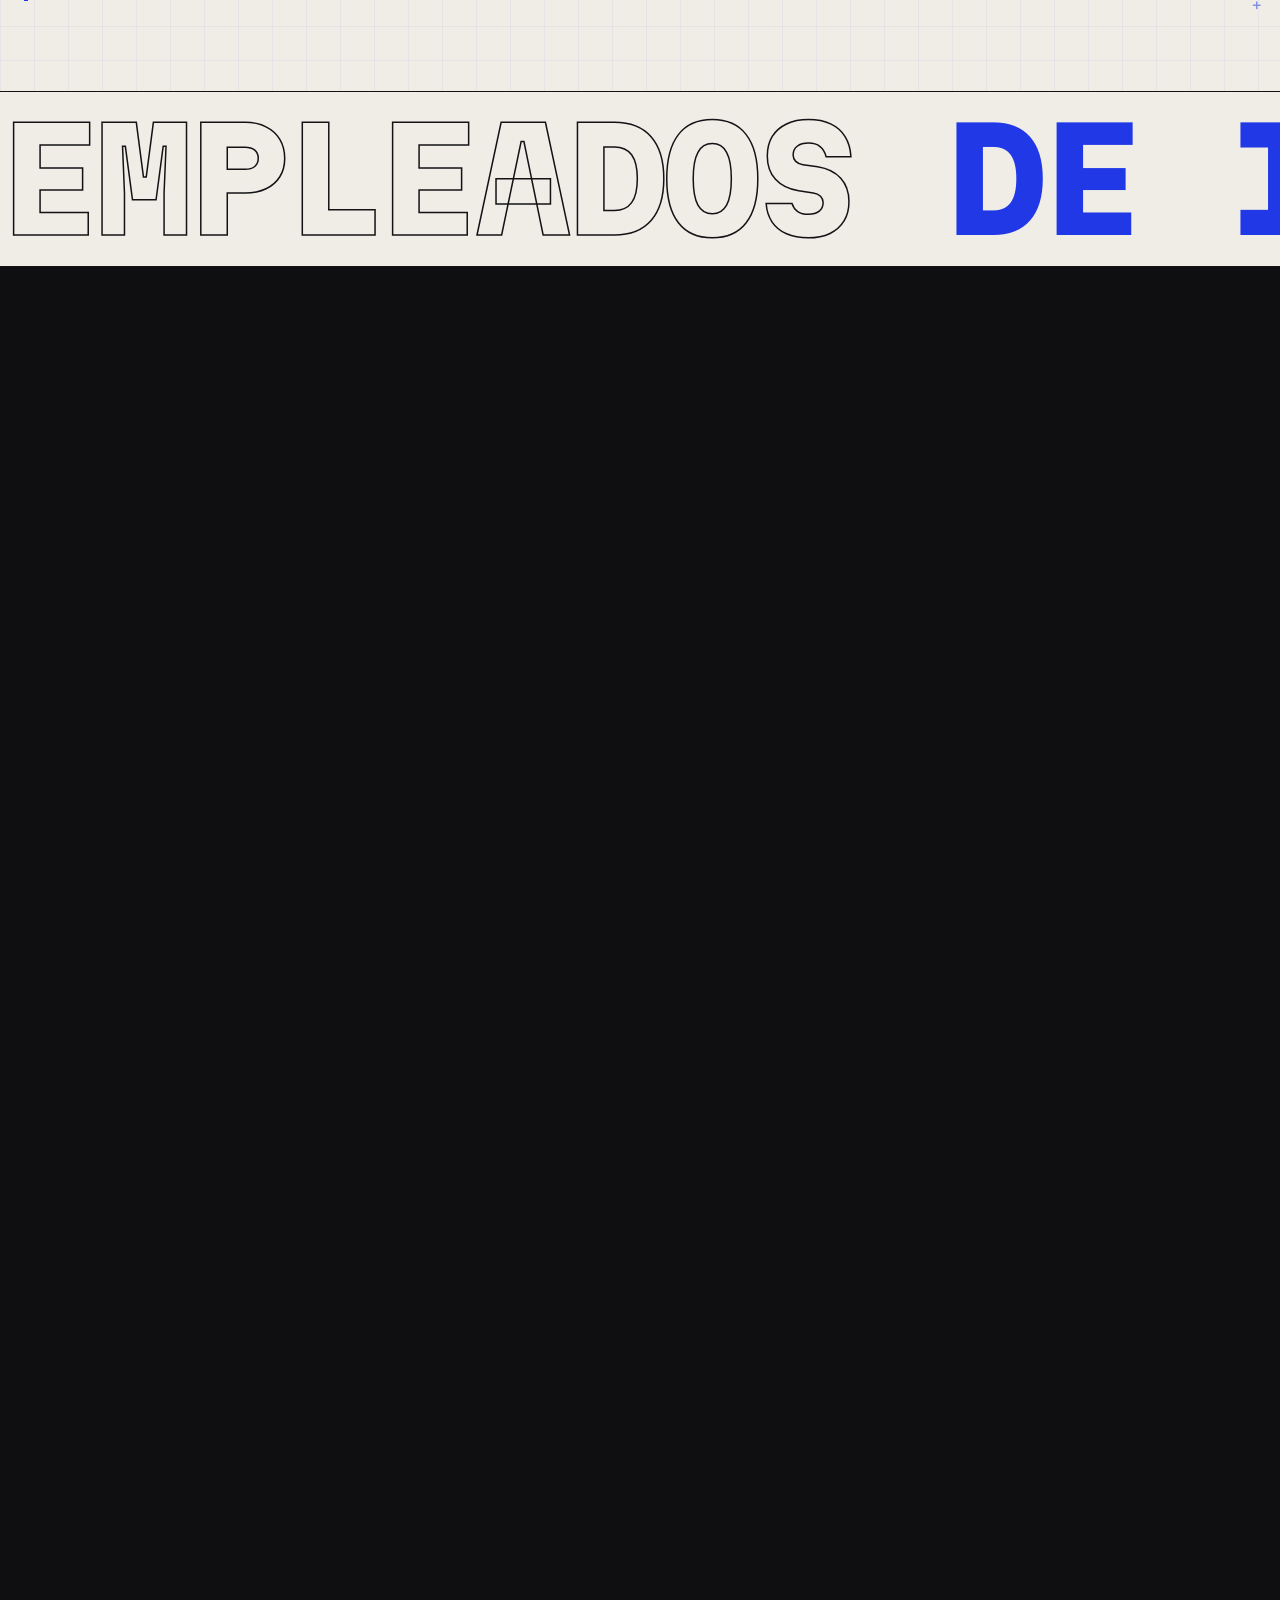
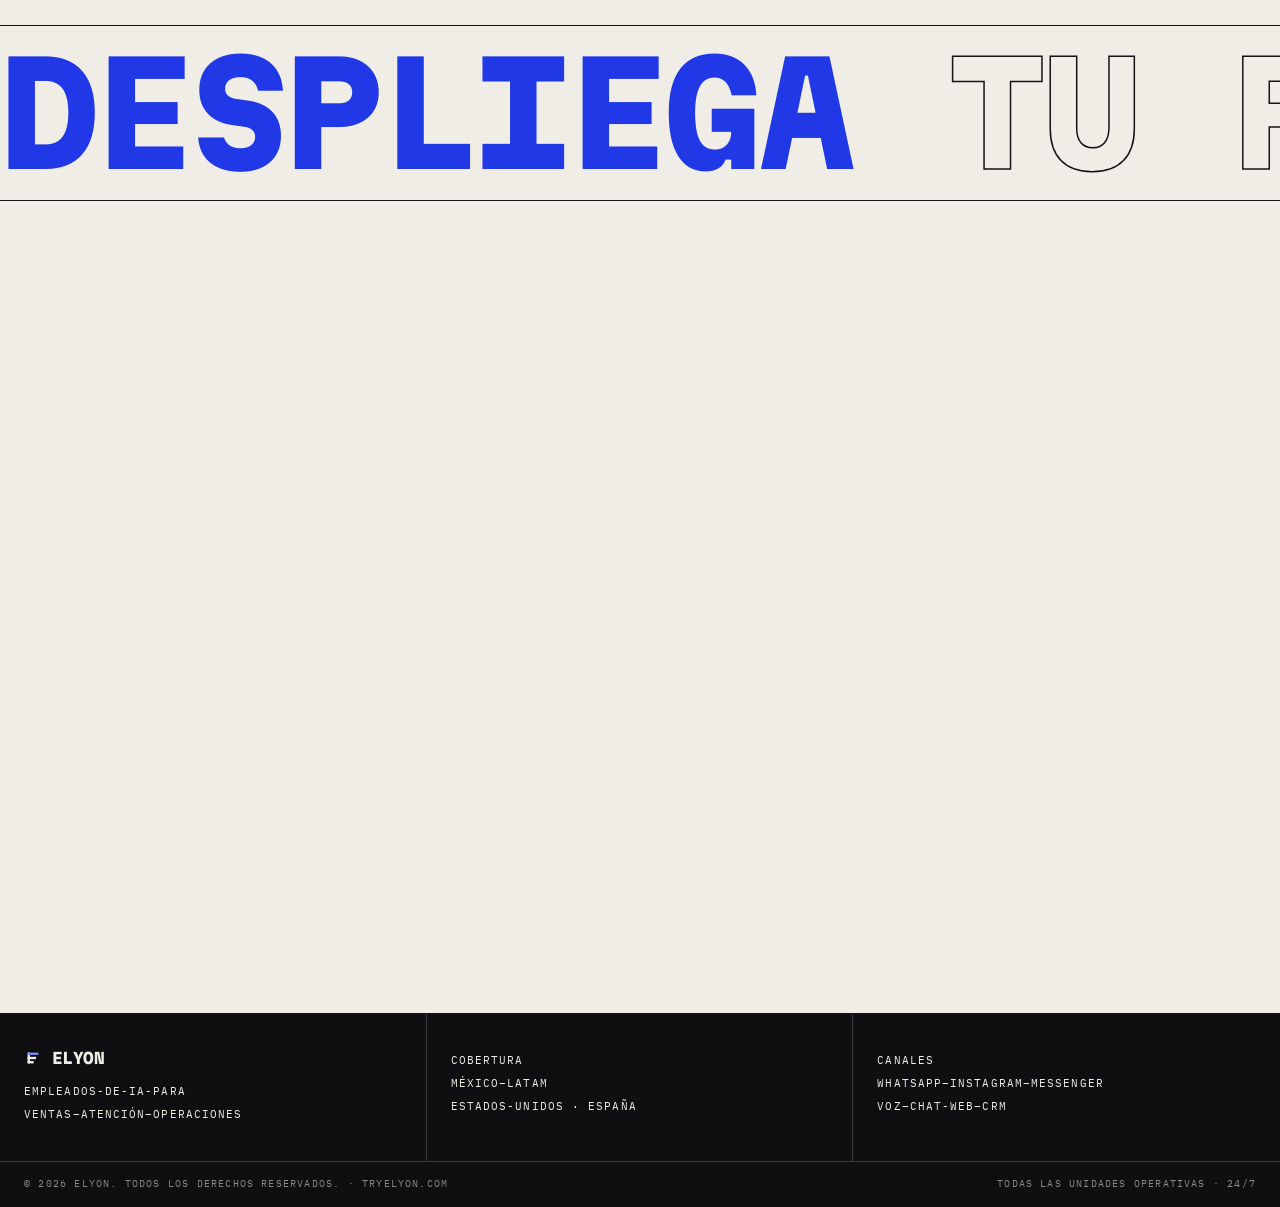
==== commit da982d41: "Add reusable personalized Voice AI demo-page system (/demo/:slug) - Config-driven demos in demo/demo" ====
--- a/index.html
+++ b/index.html
@@ -1727,7 +1727,7 @@
    CONFIG: your WhatsApp Business number (country code + number, digits only).
    Used by the floating button AND the lead form handoff.
    ================================================================ */
-const ELYON_WA='0000000000'; // TODO: replace before launch, e.g. '5215512345678'
+const ELYON_WA='525594356033'; // Elyon WhatsApp Business line (+52 55 9435 6033)
 
 /* ---- analytics helper: wire GA4 / Meta Pixel here ---- */
 function trackEvent(ev,props){
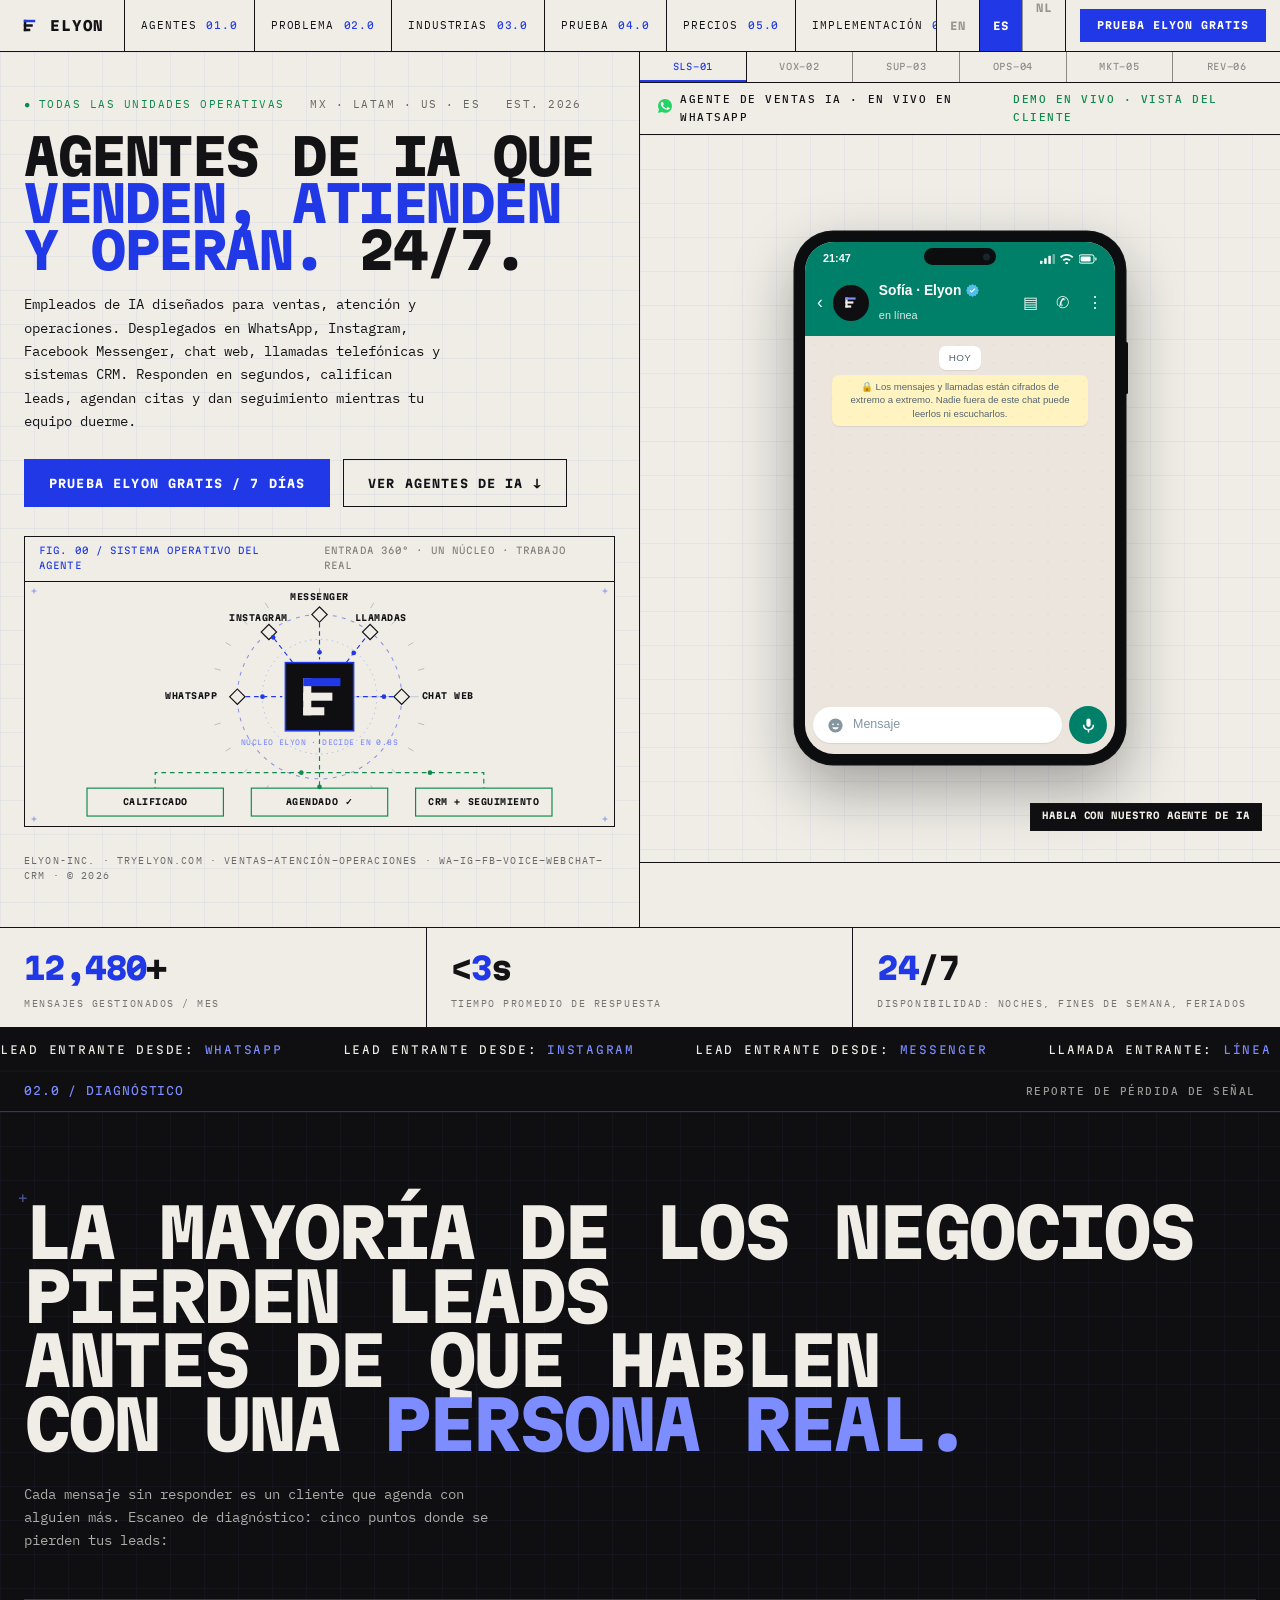
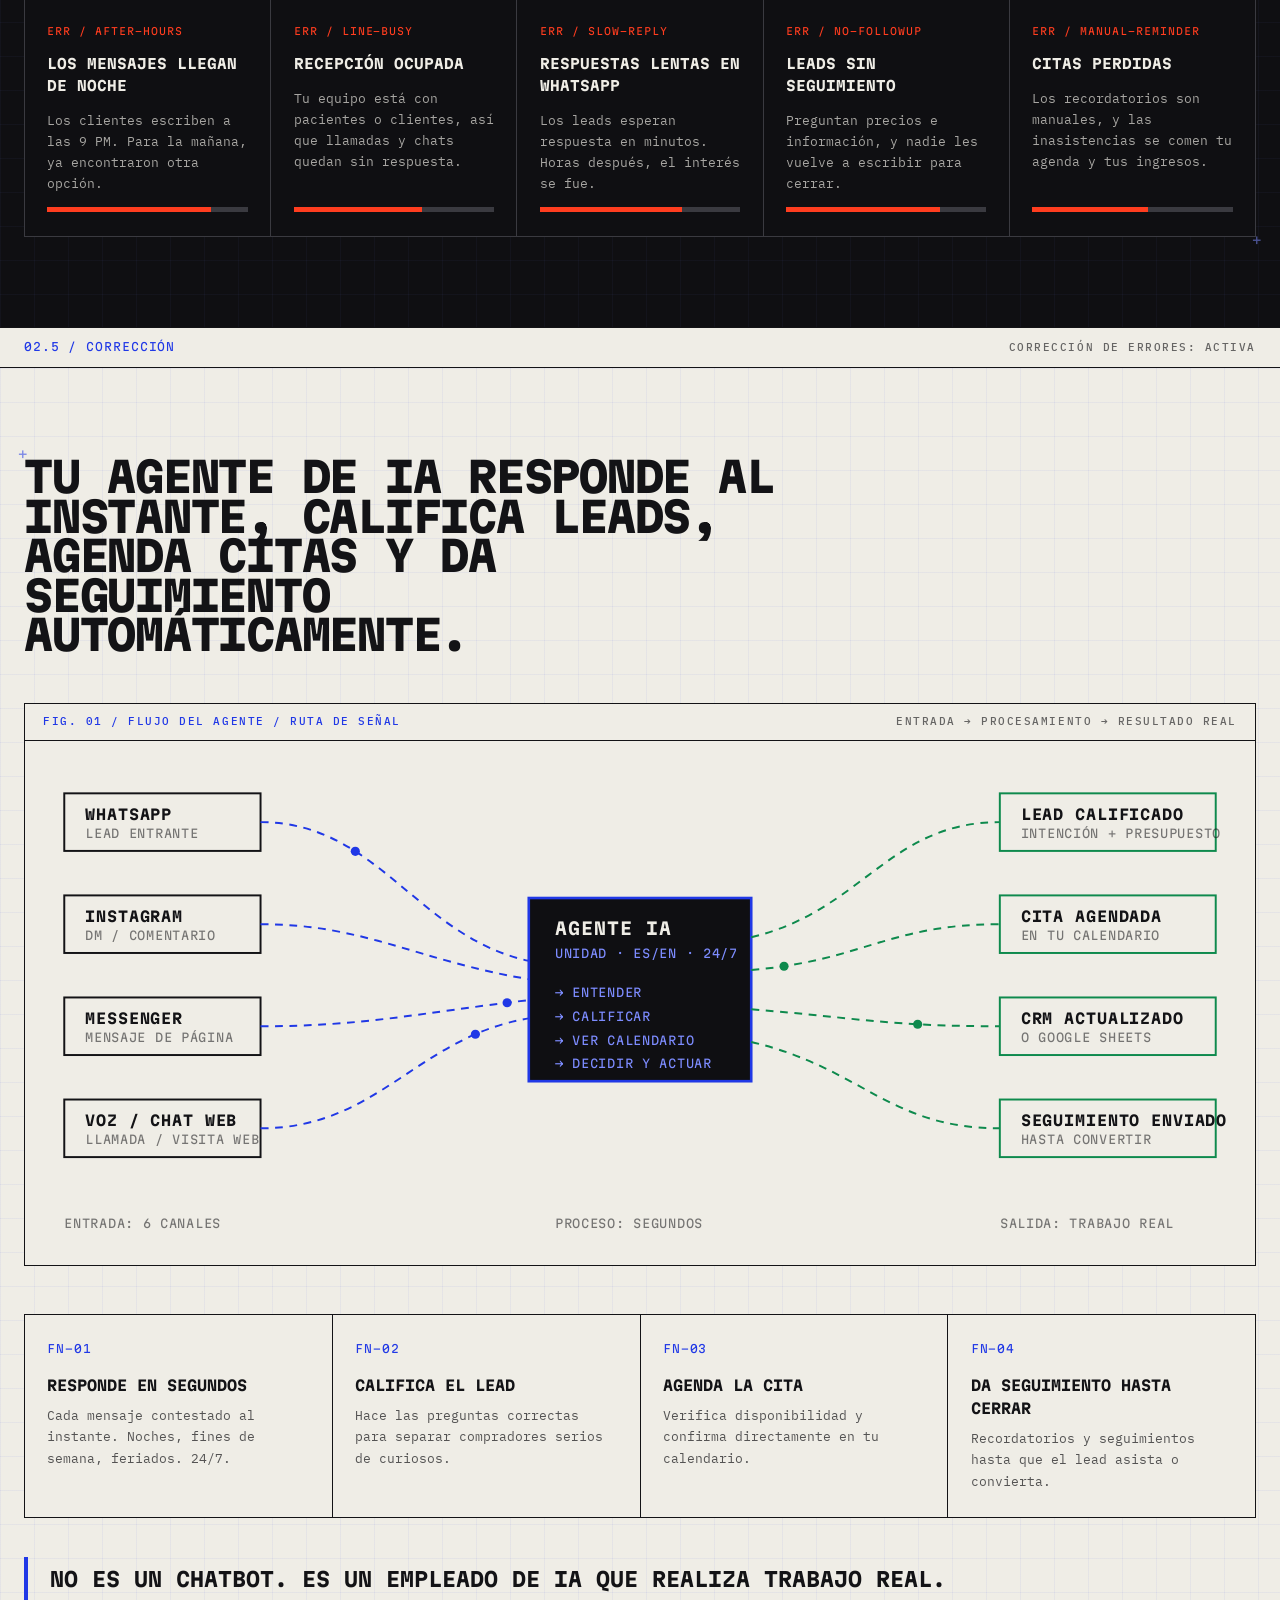
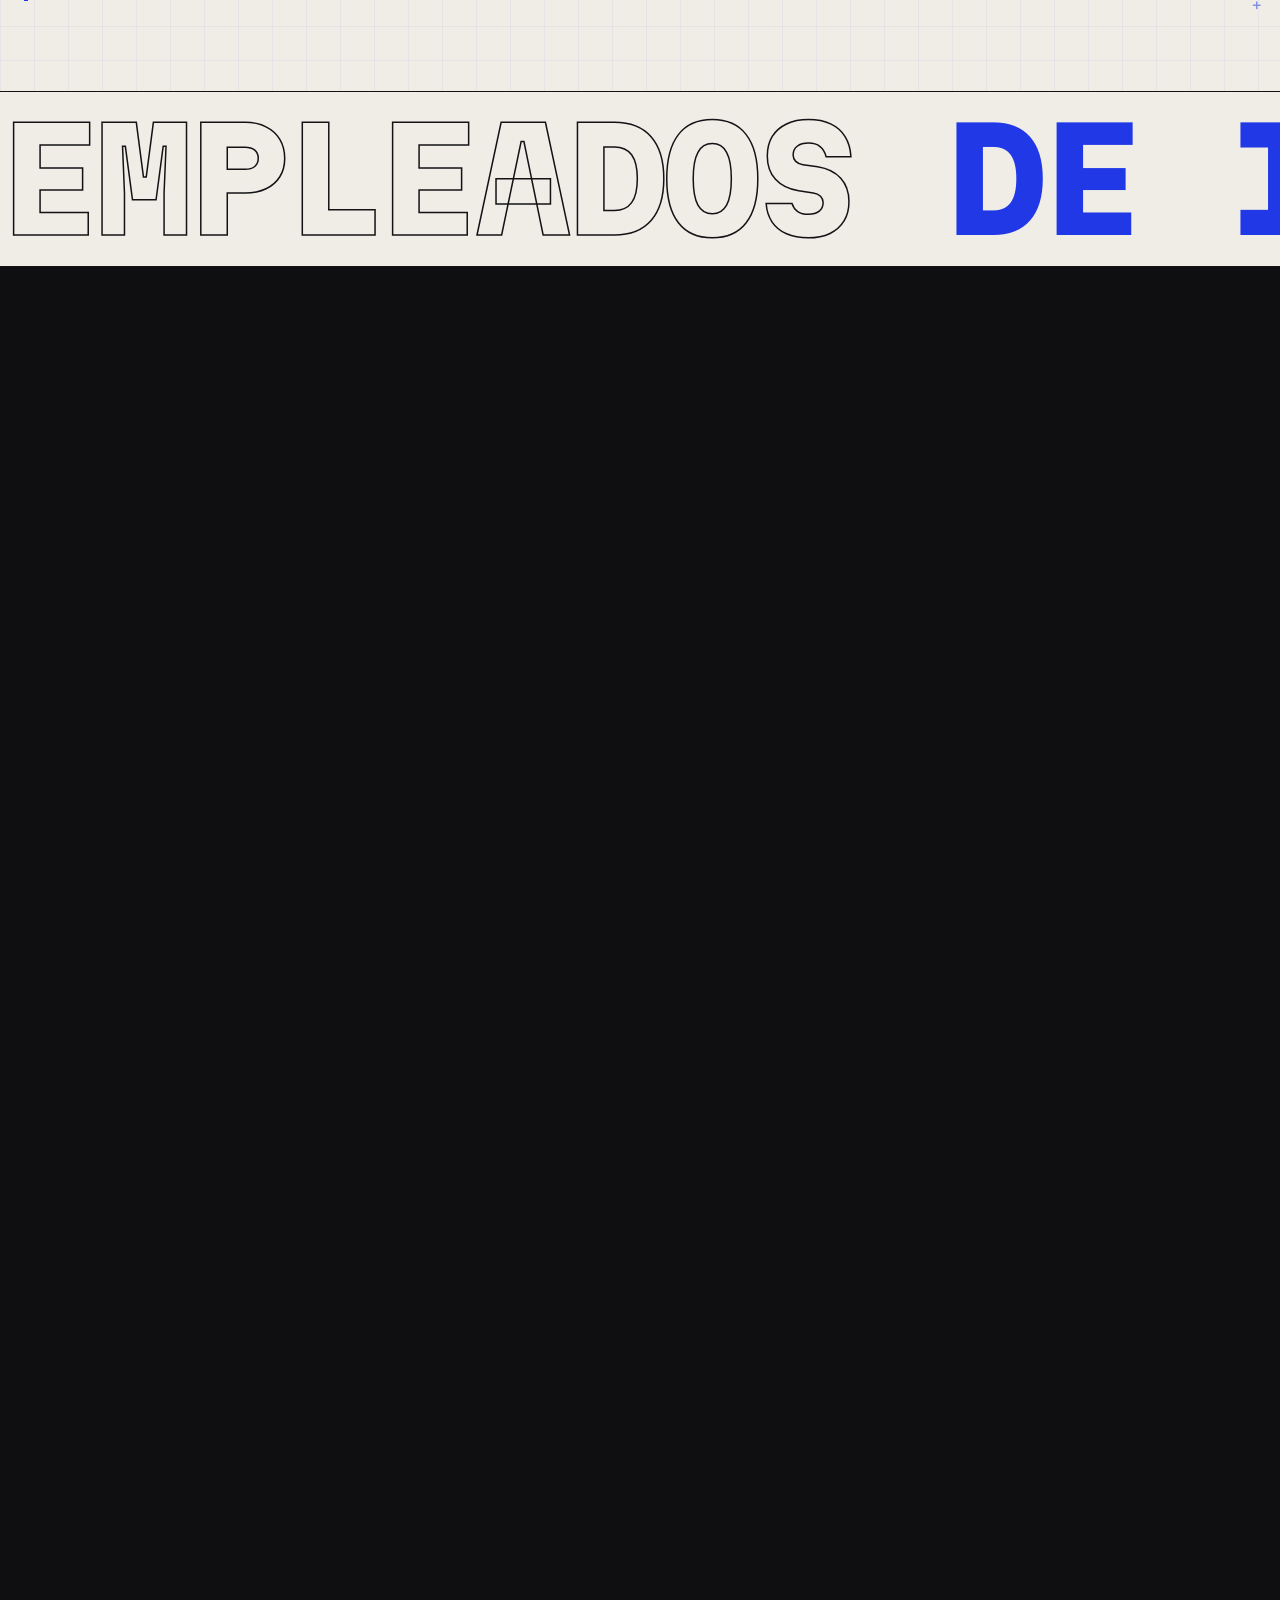
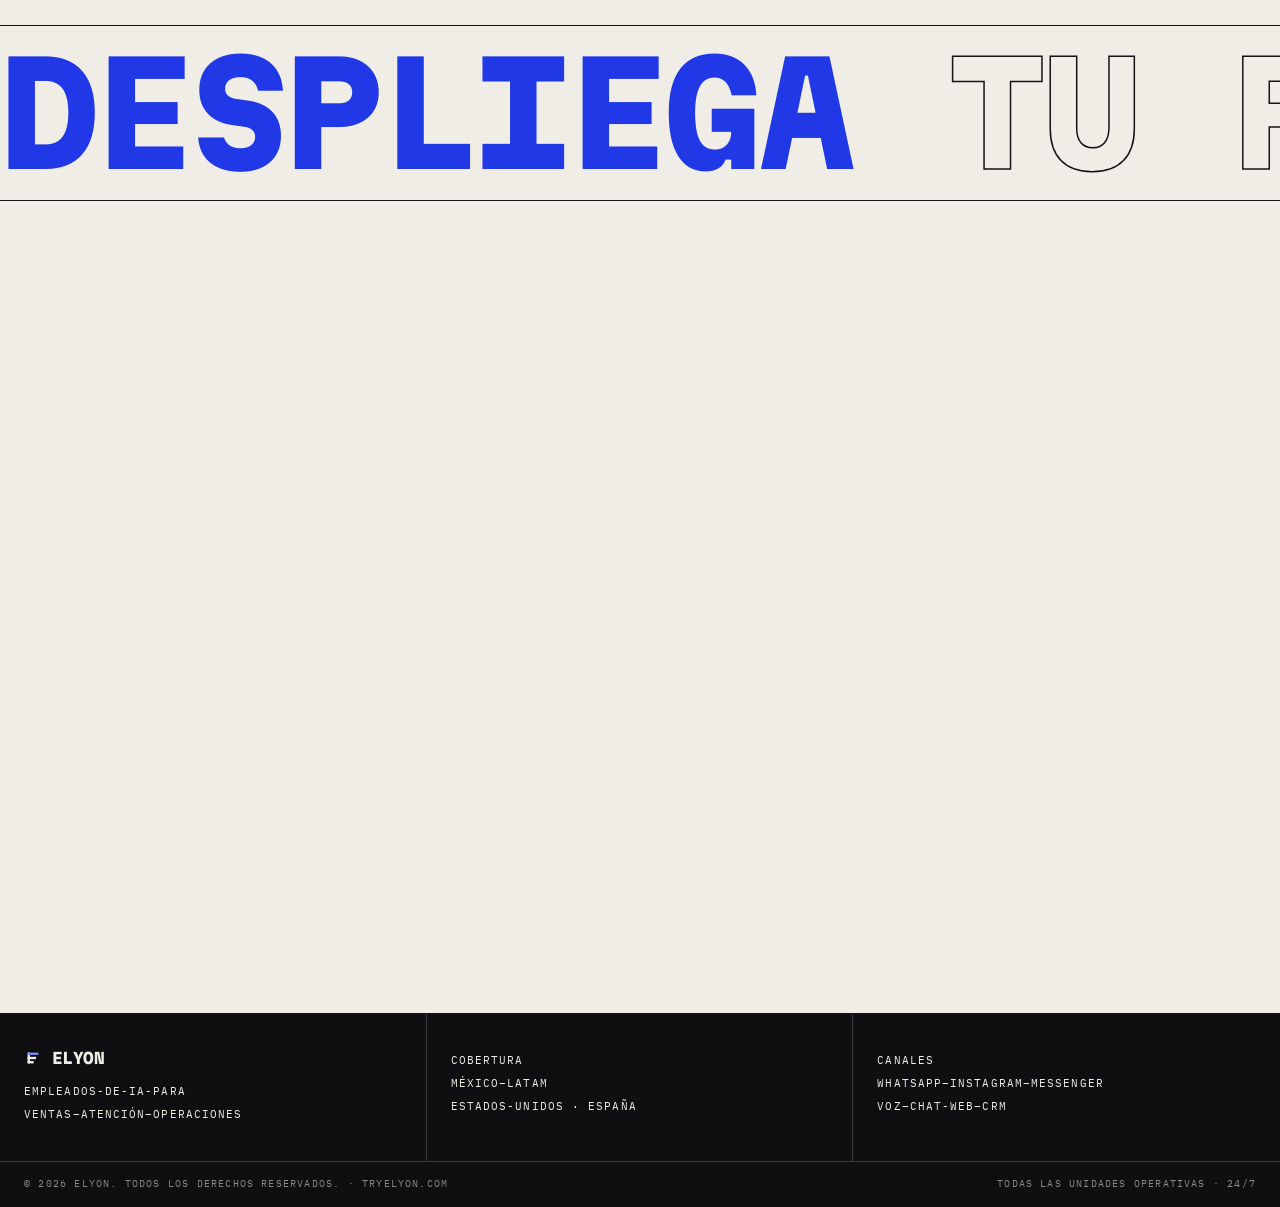
==== commit 4f884f8f: "Add Dutch homepage at /nl/ + language routing tryelyon.com is a .com serving two markets; Dutch pros" ====
--- a/index.html
+++ b/index.html
@@ -165,12 +165,12 @@
 .topnav a b{font-family:var(--disp);font-weight:400;font-size:.6rem;color:var(--cobalt)}
 /* language toggle */
 .langsw{display:flex;align-items:center;border-left:1.5px solid var(--rule)}
-.langsw button{
+.langsw button,.langsw a{
   height:100%;padding:0 13px;border:0;background:transparent;cursor:pointer;
   font-family:var(--disp);font-weight:700;font-size:.66rem;letter-spacing:.1em;color:var(--ink);opacity:.4;
   transition:opacity .15s,background .15s;
 }
-.langsw button+button{border-left:1.5px solid var(--rule)}
+.langsw button+button,.langsw button+a{border-left:1.5px solid var(--rule)}
 .langsw button.on{opacity:1;background:var(--cobalt);color:#fff}
 .topcta{display:flex;align-items:center;padding:0 14px;border-left:1.5px solid var(--rule)}
 .topcta .btn{padding:.5rem 1rem;font-size:.62rem}
@@ -659,7 +659,7 @@
   .brand{padding:0 12px;font-size:.78rem}
   .topcta{padding:0 8px}
   .topcta .btn{padding:.45rem .7rem;font-size:.56rem}
-  .langsw button{padding:0 9px}
+  .langsw button,.langsw a{padding:0 9px}
 }
 </style>
 <noscript><style>
@@ -686,6 +686,7 @@
   <div class="langsw" role="group" aria-label="Language">
     <button id="langEN" onclick="setLang('en')">EN</button>
     <button id="langES" onclick="setLang('es')">ES</button>
+    <a href="/nl/" aria-label="Nederlandse pagina">NL</a>
   </div>
   <div class="topcta"><a class="btn fill" href="#channel" data-i18n="cta.trial">Try Elyon Free</a></div>
 </header>
